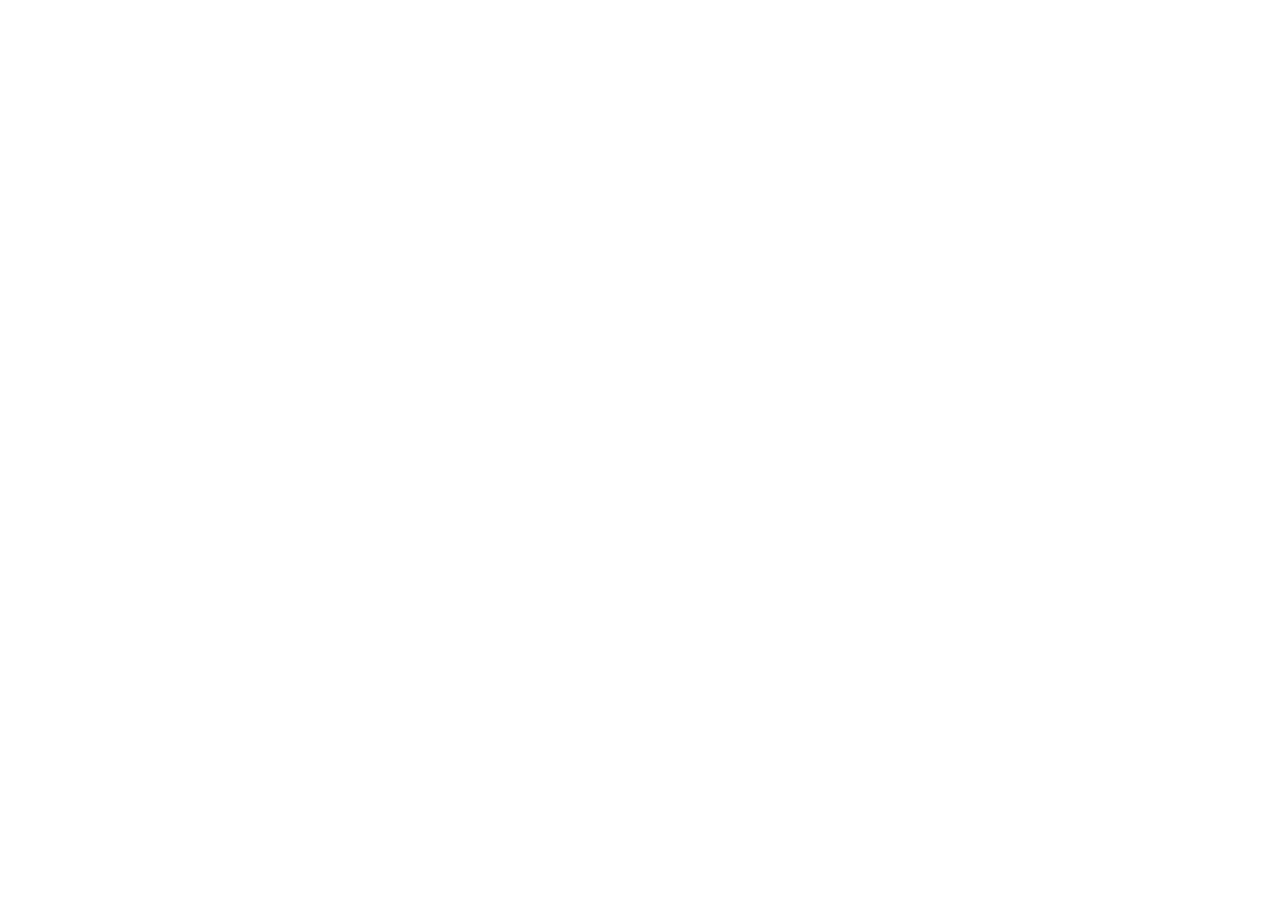
==== index.html @ 4fcf03cc "Add files via upload" ====
<!doctype html>
<html lang="pt-BR">

  <head>
    <meta charset="UTF-8" />
    <meta
      name="viewport"
      content="width=device-width, initial-scale=1.0, maximum-scale=1" />
    <title>KEROS Indústria de Cosméticos — Vizzage, Sallon Linda e Pró-Thess</title>
    <meta name="description" content="KEROS Indústria de Cosméticos Ltda., de Ipatinga (MG), fabrica e distribui cosméticos profissionais com as marcas Vizzage Professional, Sallon Linda e Pró-Thess Haircare." />
    <meta name="gh-base" content="" />
    <script>/* detect-gh-base: no deploy do app o meta acima fica "none";
       no build GitHub Pages, scripts/patch-404.mjs do 404.html substitui
       esse valor pelo sub-path real detectado (location.pathname). */</script>
    <meta property="og:site_name" content="KEROS Indústria de Cosméticos" />
    <meta property="og:image" content="./images/logo_keros.png" />
    <meta property="og:image:alt" content="KEROS Indústria de Cosméticos" />
    <meta property="og:type" content="website" />
    <link rel="icon" href="./favicon.png" />
    <link rel="apple-touch-icon" href="./apple-touch-icon.png" />
    <link rel="manifest" href="./manifest.json" />
    <link rel="preconnect" href="https://fonts.googleapis.com" />
    <link rel="preconnect" href="https://fonts.gstatic.com" crossorigin />
    <link href="https://fonts.googleapis.com/css2?family=Inter:wght@400;500;600;700;800&family=Playfair+Display:ital,wght@0,500;0,600;0,700;1,500;1,600&display=swap" rel="stylesheet" />
    <script type="module" crossorigin src="./assets/index-DfqqKwAf.js"></script>
    <link rel="stylesheet" crossorigin href="./assets/index-e4QK3vEL.css">
    
  </head>

  <body>
    <script id="manus-runtime">window.__MANUS_HOST_DEV__ = false;
(function(){"use strict";var Mr={exports:{}},Kn={};/**
 * @license React
 * react-jsx-runtime.production.js
 *
 * Copyright (c) Meta Platforms, Inc. and affiliates.
 *
 * This source code is licensed under the MIT license found in the
 * LICENSE file in the root directory of this source tree.
 */var Fc;function dm(){if(Fc)return Kn;Fc=1;var r=Symbol.for("react.transitional.element"),i=Symbol.for("react.fragment");function c(s,d,m){var x=null;if(m!==void 0&&(x=""+m),d.key!==void 0&&(x=""+d.key),"key"in d){m={};for(var R in d)R!=="key"&&(m[R]=d[R])}else m=d;return d=m.ref,{$$typeof:r,type:s,key:x,ref:d!==void 0?d:null,props:m}}return Kn.Fragment=i,Kn.jsx=c,Kn.jsxs=c,Kn}var Ic;function fm(){return Ic||(Ic=1,Mr.exports=dm()),Mr.exports}var h=fm(),Ar={exports:{}},Pn={},Rr={exports:{}},Nr={};/**
 * @license React
 * scheduler.production.js
 *
 * Copyright (c) Meta Platforms, Inc. and affiliates.
 *
 * This source code is licensed under the MIT license found in the
 * LICENSE file in the root directory of this source tree.
 */var tu;function hm(){return tu||(tu=1,function(r){function i(A,q){var B=A.length;A.push(q);t:for(;0<B;){var bt=B-1>>>1,p=A[bt];if(0<d(p,q))A[bt]=q,A[B]=p,B=bt;else break t}}function c(A){return A.length===0?null:A[0]}function s(A){if(A.length===0)return null;var q=A[0],B=A.pop();if(B!==q){A[0]=B;t:for(var bt=0,p=A.length,O=p>>>1;bt<O;){var X=2*(bt+1)-1,G=A[X],Z=X+1,st=A[Z];if(0>d(G,B))Z<p&&0>d(st,G)?(A[bt]=st,A[Z]=B,bt=Z):(A[bt]=G,A[X]=B,bt=X);else if(Z<p&&0>d(st,B))A[bt]=st,A[Z]=B,bt=Z;else break t}}return q}function d(A,q){var B=A.sortIndex-q.sortIndex;return B!==0?B:A.id-q.id}if(r.unstable_now=void 0,typeof performance=="object"&&typeof performance.now=="function"){var m=performance;r.unstable_now=function(){return m.now()}}else{var x=Date,R=x.now();r.unstable_now=function(){return x.now()-R}}var C=[],v=[],D=1,j=null,J=3,at=!1,$=!1,nt=!1,ct=!1,ht=typeof setTimeout=="function"?setTimeout:null,St=typeof clearTimeout=="function"?clearTimeout:null,_=typeof setImmediate<"u"?setImmediate:null;function Y(A){for(var q=c(v);q!==null;){if(q.callback===null)s(v);else if(q.startTime<=A)s(v),q.sortIndex=q.expirationTime,i(C,q);else break;q=c(v)}}function H(A){if(nt=!1,Y(A),!$)if(c(C)!==null)$=!0,it||(it=!0,Bt());else{var q=c(v);q!==null&&Mt(H,q.startTime-A)}}var it=!1,rt=-1,V=5,xt=-1;function Be(){return ct?!0:!(r.unstable_now()-xt<V)}function te(){if(ct=!1,it){var A=r.unstable_now();xt=A;var q=!0;try{t:{$=!1,nt&&(nt=!1,St(rt),rt=-1),at=!0;var B=J;try{e:{for(Y(A),j=c(C);j!==null&&!(j.expirationTime>A&&Be());){var bt=j.callback;if(typeof bt=="function"){j.callback=null,J=j.priorityLevel;var p=bt(j.expirationTime<=A);if(A=r.unstable_now(),typeof p=="function"){j.callback=p,Y(A),q=!0;break e}j===c(C)&&s(C),Y(A)}else s(C);j=c(C)}if(j!==null)q=!0;else{var O=c(v);O!==null&&Mt(H,O.startTime-A),q=!1}}break t}finally{j=null,J=B,at=!1}q=void 0}}finally{q?Bt():it=!1}}}var Bt;if(typeof _=="function")Bt=function(){_(te)};else if(typeof MessageChannel<"u"){var me=new MessageChannel,Se=me.port2;me.port1.onmessage=te,Bt=function(){Se.postMessage(null)}}else Bt=function(){ht(te,0)};function Mt(A,q){rt=ht(function(){A(r.unstable_now())},q)}r.unstable_IdlePriority=5,r.unstable_ImmediatePriority=1,r.unstable_LowPriority=4,r.unstable_NormalPriority=3,r.unstable_Profiling=null,r.unstable_UserBlockingPriority=2,r.unstable_cancelCallback=function(A){A.callback=null},r.unstable_forceFrameRate=function(A){0>A||125<A?console.error("forceFrameRate takes a positive int between 0 and 125, forcing frame rates higher than 125 fps is not supported"):V=0<A?Math.floor(1e3/A):5},r.unstable_getCurrentPriorityLevel=function(){return J},r.unstable_next=function(A){switch(J){case 1:case 2:case 3:var q=3;break;default:q=J}var B=J;J=q;try{return A()}finally{J=B}},r.unstable_requestPaint=function(){ct=!0},r.unstable_runWithPriority=function(A,q){switch(A){case 1:case 2:case 3:case 4:case 5:break;default:A=3}var B=J;J=A;try{return q()}finally{J=B}},r.unstable_scheduleCallback=function(A,q,B){var bt=r.unstable_now();switch(typeof B=="object"&&B!==null?(B=B.delay,B=typeof B=="number"&&0<B?bt+B:bt):B=bt,A){case 1:var p=-1;break;case 2:p=250;break;case 5:p=1073741823;break;case 4:p=1e4;break;default:p=5e3}return p=B+p,A={id:D++,callback:q,priorityLevel:A,startTime:B,expirationTime:p,sortIndex:-1},B>bt?(A.sortIndex=B,i(v,A),c(C)===null&&A===c(v)&&(nt?(St(rt),rt=-1):nt=!0,Mt(H,B-bt))):(A.sortIndex=p,i(C,A),$||at||($=!0,it||(it=!0,Bt()))),A},r.unstable_shouldYield=Be,r.unstable_wrapCallback=function(A){var q=J;return function(){var B=J;J=q;try{return A.apply(this,arguments)}finally{J=B}}}}(Nr)),Nr}var eu;function mm(){return eu||(eu=1,Rr.exports=hm()),Rr.exports}var zr={exports:{}},ut={};/**
 * @license React
 * react.production.js
 *
 * Copyright (c) Meta Platforms, Inc. and affiliates.
 *
 * This source code is licensed under the MIT license found in the
 * LICENSE file in the root directory of this source tree.
 */var lu;function gm(){if(lu)return ut;lu=1;var r=Symbol.for("react.transitional.element"),i=Symbol.for("react.portal"),c=Symbol.for("react.fragment"),s=Symbol.for("react.strict_mode"),d=Symbol.for("react.profiler"),m=Symbol.for("react.consumer"),x=Symbol.for("react.context"),R=Symbol.for("react.forward_ref"),C=Symbol.for("react.suspense"),v=Symbol.for("react.memo"),D=Symbol.for("react.lazy"),j=Symbol.iterator;function J(p){return p===null||typeof p!="object"?null:(p=j&&p[j]||p["@@iterator"],typeof p=="function"?p:null)}var at={isMounted:function(){return!1},enqueueForceUpdate:function(){},enqueueReplaceState:function(){},enqueueSetState:function(){}},$=Object.assign,nt={};function ct(p,O,X){this.props=p,this.context=O,this.refs=nt,this.updater=X||at}ct.prototype.isReactComponent={},ct.prototype.setState=function(p,O){if(typeof p!="object"&&typeof p!="function"&&p!=null)throw Error("takes an object of state variables to update or a function which returns an object of state variables.");this.updater.enqueueSetState(this,p,O,"setState")},ct.prototype.forceUpdate=function(p){this.updater.enqueueForceUpdate(this,p,"forceUpdate")};function ht(){}ht.prototype=ct.prototype;function St(p,O,X){this.props=p,this.context=O,this.refs=nt,this.updater=X||at}var _=St.prototype=new ht;_.constructor=St,$(_,ct.prototype),_.isPureReactComponent=!0;var Y=Array.isArray,H={H:null,A:null,T:null,S:null,V:null},it=Object.prototype.hasOwnProperty;function rt(p,O,X,G,Z,st){return X=st.ref,{$$typeof:r,type:p,key:O,ref:X!==void 0?X:null,props:st}}function V(p,O){return rt(p.type,O,void 0,void 0,void 0,p.props)}function xt(p){return typeof p=="object"&&p!==null&&p.$$typeof===r}function Be(p){var O={"=":"=0",":":"=2"};return"$"+p.replace(/[=:]/g,function(X){return O[X]})}var te=/\/+/g;function Bt(p,O){return typeof p=="object"&&p!==null&&p.key!=null?Be(""+p.key):O.toString(36)}function me(){}function Se(p){switch(p.status){case"fulfilled":return p.value;case"rejected":throw p.reason;default:switch(typeof p.status=="string"?p.then(me,me):(p.status="pending",p.then(function(O){p.status==="pending"&&(p.status="fulfilled",p.value=O)},function(O){p.status==="pending"&&(p.status="rejected",p.reason=O)})),p.status){case"fulfilled":return p.value;case"rejected":throw p.reason}}throw p}function Mt(p,O,X,G,Z){var st=typeof p;(st==="undefined"||st==="boolean")&&(p=null);var I=!1;if(p===null)I=!0;else switch(st){case"bigint":case"string":case"number":I=!0;break;case"object":switch(p.$$typeof){case r:case i:I=!0;break;case D:return I=p._init,Mt(I(p._payload),O,X,G,Z)}}if(I)return Z=Z(p),I=G===""?"."+Bt(p,0):G,Y(Z)?(X="",I!=null&&(X=I.replace(te,"$&/")+"/"),Mt(Z,O,X,"",function(Jt){return Jt})):Z!=null&&(xt(Z)&&(Z=V(Z,X+(Z.key==null||p&&p.key===Z.key?"":(""+Z.key).replace(te,"$&/")+"/")+I)),O.push(Z)),1;I=0;var gt=G===""?".":G+":";if(Y(p))for(var Tt=0;Tt<p.length;Tt++)G=p[Tt],st=gt+Bt(G,Tt),I+=Mt(G,O,X,st,Z);else if(Tt=J(p),typeof Tt=="function")for(p=Tt.call(p),Tt=0;!(G=p.next()).done;)G=G.value,st=gt+Bt(G,Tt++),I+=Mt(G,O,X,st,Z);else if(st==="object"){if(typeof p.then=="function")return Mt(Se(p),O,X,G,Z);throw O=String(p),Error("Objects are not valid as a React child (found: "+(O==="[object Object]"?"object with keys {"+Object.keys(p).join(", ")+"}":O)+"). If you meant to render a collection of children, use an array instead.")}return I}function A(p,O,X){if(p==null)return p;var G=[],Z=0;return Mt(p,G,"","",function(st){return O.call(X,st,Z++)}),G}function q(p){if(p._status===-1){var O=p._result;O=O(),O.then(function(X){(p._status===0||p._status===-1)&&(p._status=1,p._result=X)},function(X){(p._status===0||p._status===-1)&&(p._status=2,p._result=X)}),p._status===-1&&(p._status=0,p._result=O)}if(p._status===1)return p._result.default;throw p._result}var B=typeof reportError=="function"?reportError:function(p){if(typeof window=="object"&&typeof window.ErrorEvent=="function"){var O=new window.ErrorEvent("error",{bubbles:!0,cancelable:!0,message:typeof p=="object"&&p!==null&&typeof p.message=="string"?String(p.message):String(p),error:p});if(!window.dispatchEvent(O))return}else if(typeof process=="object"&&typeof process.emit=="function"){process.emit("uncaughtException",p);return}console.error(p)};function bt(){}return ut.Children={map:A,forEach:function(p,O,X){A(p,function(){O.apply(this,arguments)},X)},count:function(p){var O=0;return A(p,function(){O++}),O},toArray:function(p){return A(p,function(O){return O})||[]},only:function(p){if(!xt(p))throw Error("React.Children.only expected to receive a single React element child.");return p}},ut.Component=ct,ut.Fragment=c,ut.Profiler=d,ut.PureComponent=St,ut.StrictMode=s,ut.Suspense=C,ut.__CLIENT_INTERNALS_DO_NOT_USE_OR_WARN_USERS_THEY_CANNOT_UPGRADE=H,ut.__COMPILER_RUNTIME={__proto__:null,c:function(p){return H.H.useMemoCache(p)}},ut.cache=function(p){return function(){return p.apply(null,arguments)}},ut.cloneElement=function(p,O,X){if(p==null)throw Error("The argument must be a React element, but you passed "+p+".");var G=$({},p.props),Z=p.key,st=void 0;if(O!=null)for(I in O.ref!==void 0&&(st=void 0),O.key!==void 0&&(Z=""+O.key),O)!it.call(O,I)||I==="key"||I==="__self"||I==="__source"||I==="ref"&&O.ref===void 0||(G[I]=O[I]);var I=arguments.length-2;if(I===1)G.children=X;else if(1<I){for(var gt=Array(I),Tt=0;Tt<I;Tt++)gt[Tt]=arguments[Tt+2];G.children=gt}return rt(p.type,Z,void 0,void 0,st,G)},ut.createContext=function(p){return p={$$typeof:x,_currentValue:p,_currentValue2:p,_threadCount:0,Provider:null,Consumer:null},p.Provider=p,p.Consumer={$$typeof:m,_context:p},p},ut.createElement=function(p,O,X){var G,Z={},st=null;if(O!=null)for(G in O.key!==void 0&&(st=""+O.key),O)it.call(O,G)&&G!=="key"&&G!=="__self"&&G!=="__source"&&(Z[G]=O[G]);var I=arguments.length-2;if(I===1)Z.children=X;else if(1<I){for(var gt=Array(I),Tt=0;Tt<I;Tt++)gt[Tt]=arguments[Tt+2];Z.children=gt}if(p&&p.defaultProps)for(G in I=p.defaultProps,I)Z[G]===void 0&&(Z[G]=I[G]);return rt(p,st,void 0,void 0,null,Z)},ut.createRef=function(){return{current:null}},ut.forwardRef=function(p){return{$$typeof:R,render:p}},ut.isValidElement=xt,ut.lazy=function(p){return{$$typeof:D,_payload:{_status:-1,_result:p},_init:q}},ut.memo=function(p,O){return{$$typeof:v,type:p,compare:O===void 0?null:O}},ut.startTransition=function(p){var O=H.T,X={};H.T=X;try{var G=p(),Z=H.S;Z!==null&&Z(X,G),typeof G=="object"&&G!==null&&typeof G.then=="function"&&G.then(bt,B)}catch(st){B(st)}finally{H.T=O}},ut.unstable_useCacheRefresh=function(){return H.H.useCacheRefresh()},ut.use=function(p){return H.H.use(p)},ut.useActionState=function(p,O,X){return H.H.useActionState(p,O,X)},ut.useCallback=function(p,O){return H.H.useCallback(p,O)},ut.useContext=function(p){return H.H.useContext(p)},ut.useDebugValue=function(){},ut.useDeferredValue=function(p,O){return H.H.useDeferredValue(p,O)},ut.useEffect=function(p,O,X){var G=H.H;if(typeof X=="function")throw Error("useEffect CRUD overload is not enabled in this build of React.");return G.useEffect(p,O)},ut.useId=function(){return H.H.useId()},ut.useImperativeHandle=function(p,O,X){return H.H.useImperativeHandle(p,O,X)},ut.useInsertionEffect=function(p,O){return H.H.useInsertionEffect(p,O)},ut.useLayoutEffect=function(p,O){return H.H.useLayoutEffect(p,O)},ut.useMemo=function(p,O){return H.H.useMemo(p,O)},ut.useOptimistic=function(p,O){return H.H.useOptimistic(p,O)},ut.useReducer=function(p,O,X){return H.H.useReducer(p,O,X)},ut.useRef=function(p){return H.H.useRef(p)},ut.useState=function(p){return H.H.useState(p)},ut.useSyncExternalStore=function(p,O,X){return H.H.useSyncExternalStore(p,O,X)},ut.useTransition=function(){return H.H.useTransition()},ut.version="19.1.1",ut}var au;function _r(){return au||(au=1,zr.exports=gm()),zr.exports}var kr={exports:{}},he={};/**
 * @license React
 * react-dom.production.js
 *
 * Copyright (c) Meta Platforms, Inc. and affiliates.
 *
 * This source code is licensed under the MIT license found in the
 * LICENSE file in the root directory of this source tree.
 */var nu;function pm(){if(nu)return he;nu=1;var r=_r();function i(C){var v="https://react.dev/errors/"+C;if(1<arguments.length){v+="?args[]="+encodeURIComponent(arguments[1]);for(var D=2;D<arguments.length;D++)v+="&args[]="+encodeURIComponent(arguments[D])}return"Minified React error #"+C+"; visit "+v+" for the full message or use the non-minified dev environment for full errors and additional helpful warnings."}function c(){}var s={d:{f:c,r:function(){throw Error(i(522))},D:c,C:c,L:c,m:c,X:c,S:c,M:c},p:0,findDOMNode:null},d=Symbol.for("react.portal");function m(C,v,D){var j=3<arguments.length&&arguments[3]!==void 0?arguments[3]:null;return{$$typeof:d,key:j==null?null:""+j,children:C,containerInfo:v,implementation:D}}var x=r.__CLIENT_INTERNALS_DO_NOT_USE_OR_WARN_USERS_THEY_CANNOT_UPGRADE;function R(C,v){if(C==="font")return"";if(typeof v=="string")return v==="use-credentials"?v:""}return he.__DOM_INTERNALS_DO_NOT_USE_OR_WARN_USERS_THEY_CANNOT_UPGRADE=s,he.createPortal=function(C,v){var D=2<arguments.length&&arguments[2]!==void 0?arguments[2]:null;if(!v||v.nodeType!==1&&v.nodeType!==9&&v.nodeType!==11)throw Error(i(299));return m(C,v,null,D)},he.flushSync=function(C){var v=x.T,D=s.p;try{if(x.T=null,s.p=2,C)return C()}finally{x.T=v,s.p=D,s.d.f()}},he.preconnect=function(C,v){typeof C=="string"&&(v?(v=v.crossOrigin,v=typeof v=="string"?v==="use-credentials"?v:"":void 0):v=null,s.d.C(C,v))},he.prefetchDNS=function(C){typeof C=="string"&&s.d.D(C)},he.preinit=function(C,v){if(typeof C=="string"&&v&&typeof v.as=="string"){var D=v.as,j=R(D,v.crossOrigin),J=typeof v.integrity=="string"?v.integrity:void 0,at=typeof v.fetchPriority=="string"?v.fetchPriority:void 0;D==="style"?s.d.S(C,typeof v.precedence=="string"?v.precedence:void 0,{crossOrigin:j,integrity:J,fetchPriority:at}):D==="script"&&s.d.X(C,{crossOrigin:j,integrity:J,fetchPriority:at,nonce:typeof v.nonce=="string"?v.nonce:void 0})}},he.preinitModule=function(C,v){if(typeof C=="string")if(typeof v=="object"&&v!==null){if(v.as==null||v.as==="script"){var D=R(v.as,v.crossOrigin);s.d.M(C,{crossOrigin:D,integrity:typeof v.integrity=="string"?v.integrity:void 0,nonce:typeof v.nonce=="string"?v.nonce:void 0})}}else v==null&&s.d.M(C)},he.preload=function(C,v){if(typeof C=="string"&&typeof v=="object"&&v!==null&&typeof v.as=="string"){var D=v.as,j=R(D,v.crossOrigin);s.d.L(C,D,{crossOrigin:j,integrity:typeof v.integrity=="string"?v.integrity:void 0,nonce:typeof v.nonce=="string"?v.nonce:void 0,type:typeof v.type=="string"?v.type:void 0,fetchPriority:typeof v.fetchPriority=="string"?v.fetchPriority:void 0,referrerPolicy:typeof v.referrerPolicy=="string"?v.referrerPolicy:void 0,imageSrcSet:typeof v.imageSrcSet=="string"?v.imageSrcSet:void 0,imageSizes:typeof v.imageSizes=="string"?v.imageSizes:void 0,media:typeof v.media=="string"?v.media:void 0})}},he.preloadModule=function(C,v){if(typeof C=="string")if(v){var D=R(v.as,v.crossOrigin);s.d.m(C,{as:typeof v.as=="string"&&v.as!=="script"?v.as:void 0,crossOrigin:D,integrity:typeof v.integrity=="string"?v.integrity:void 0})}else s.d.m(C)},he.requestFormReset=function(C){s.d.r(C)},he.unstable_batchedUpdates=function(C,v){return C(v)},he.useFormState=function(C,v,D){return x.H.useFormState(C,v,D)},he.useFormStatus=function(){return x.H.useHostTransitionStatus()},he.version="19.1.1",he}var ou;function ym(){if(ou)return kr.exports;ou=1;function r(){if(!(typeof __REACT_DEVTOOLS_GLOBAL_HOOK__>"u"||typeof __REACT_DEVTOOLS_GLOBAL_HOOK__.checkDCE!="function"))try{__REACT_DEVTOOLS_GLOBAL_HOOK__.checkDCE(r)}catch(i){console.error(i)}}return r(),kr.exports=pm(),kr.exports}/**
 * @license React
 * react-dom-client.production.js
 *
 * Copyright (c) Meta Platforms, Inc. and affiliates.
 *
 * This source code is licensed under the MIT license found in the
 * LICENSE file in the root directory of this source tree.
 */var iu;function vm(){if(iu)return Pn;iu=1;var r=mm(),i=_r(),c=ym();function s(t){var e="https://react.dev/errors/"+t;if(1<arguments.length){e+="?args[]="+encodeURIComponent(arguments[1]);for(var l=2;l<arguments.length;l++)e+="&args[]="+encodeURIComponent(arguments[l])}return"Minified React error #"+t+"; visit "+e+" for the full message or use the non-minified dev environment for full errors and additional helpful warnings."}function d(t){return!(!t||t.nodeType!==1&&t.nodeType!==9&&t.nodeType!==11)}function m(t){var e=t,l=t;if(t.alternate)for(;e.return;)e=e.return;else{t=e;do e=t,(e.flags&4098)!==0&&(l=e.return),t=e.return;while(t)}return e.tag===3?l:null}function x(t){if(t.tag===13){var e=t.memoizedState;if(e===null&&(t=t.alternate,t!==null&&(e=t.memoizedState)),e!==null)return e.dehydrated}return null}function R(t){if(m(t)!==t)throw Error(s(188))}function C(t){var e=t.alternate;if(!e){if(e=m(t),e===null)throw Error(s(188));return e!==t?null:t}for(var l=t,a=e;;){var n=l.return;if(n===null)break;var o=n.alternate;if(o===null){if(a=n.return,a!==null){l=a;continue}break}if(n.child===o.child){for(o=n.child;o;){if(o===l)return R(n),t;if(o===a)return R(n),e;o=o.sibling}throw Error(s(188))}if(l.return!==a.return)l=n,a=o;else{for(var u=!1,f=n.child;f;){if(f===l){u=!0,l=n,a=o;break}if(f===a){u=!0,a=n,l=o;break}f=f.sibling}if(!u){for(f=o.child;f;){if(f===l){u=!0,l=o,a=n;break}if(f===a){u=!0,a=o,l=n;break}f=f.sibling}if(!u)throw Error(s(189))}}if(l.alternate!==a)throw Error(s(190))}if(l.tag!==3)throw Error(s(188));return l.stateNode.current===l?t:e}function v(t){var e=t.tag;if(e===5||e===26||e===27||e===6)return t;for(t=t.child;t!==null;){if(e=v(t),e!==null)return e;t=t.sibling}return null}var D=Object.assign,j=Symbol.for("react.element"),J=Symbol.for("react.transitional.element"),at=Symbol.for("react.portal"),$=Symbol.for("react.fragment"),nt=Symbol.for("react.strict_mode"),ct=Symbol.for("react.profiler"),ht=Symbol.for("react.provider"),St=Symbol.for("react.consumer"),_=Symbol.for("react.context"),Y=Symbol.for("react.forward_ref"),H=Symbol.for("react.suspense"),it=Symbol.for("react.suspense_list"),rt=Symbol.for("react.memo"),V=Symbol.for("react.lazy"),xt=Symbol.for("react.activity"),Be=Symbol.for("react.memo_cache_sentinel"),te=Symbol.iterator;function Bt(t){return t===null||typeof t!="object"?null:(t=te&&t[te]||t["@@iterator"],typeof t=="function"?t:null)}var me=Symbol.for("react.client.reference");function Se(t){if(t==null)return null;if(typeof t=="function")return t.$$typeof===me?null:t.displayName||t.name||null;if(typeof t=="string")return t;switch(t){case $:return"Fragment";case ct:return"Profiler";case nt:return"StrictMode";case H:return"Suspense";case it:return"SuspenseList";case xt:return"Activity"}if(typeof t=="object")switch(t.$$typeof){case at:return"Portal";case _:return(t.displayName||"Context")+".Provider";case St:return(t._context.displayName||"Context")+".Consumer";case Y:var e=t.render;return t=t.displayName,t||(t=e.displayName||e.name||"",t=t!==""?"ForwardRef("+t+")":"ForwardRef"),t;case rt:return e=t.displayName||null,e!==null?e:Se(t.type)||"Memo";case V:e=t._payload,t=t._init;try{return Se(t(e))}catch{}}return null}var Mt=Array.isArray,A=i.__CLIENT_INTERNALS_DO_NOT_USE_OR_WARN_USERS_THEY_CANNOT_UPGRADE,q=c.__DOM_INTERNALS_DO_NOT_USE_OR_WARN_USERS_THEY_CANNOT_UPGRADE,B={pending:!1,data:null,method:null,action:null},bt=[],p=-1;function O(t){return{current:t}}function X(t){0>p||(t.current=bt[p],bt[p]=null,p--)}function G(t,e){p++,bt[p]=t.current,t.current=e}var Z=O(null),st=O(null),I=O(null),gt=O(null);function Tt(t,e){switch(G(I,e),G(st,t),G(Z,null),e.nodeType){case 9:case 11:t=(t=e.documentElement)&&(t=t.namespaceURI)?Uh(t):0;break;default:if(t=e.tagName,e=e.namespaceURI)e=Uh(e),t=Gh(e,t);else switch(t){case"svg":t=1;break;case"math":t=2;break;default:t=0}}X(Z),G(Z,t)}function Jt(){X(Z),X(st),X(I)}function Ke(t){t.memoizedState!==null&&G(gt,t);var e=Z.current,l=Gh(e,t.type);e!==l&&(G(st,t),G(Z,l))}function Ce(t){st.current===t&&(X(Z),X(st)),gt.current===t&&(X(gt),Wo._currentValue=B)}var Pe=Object.prototype.hasOwnProperty,yl=r.unstable_scheduleCallback,sn=r.unstable_cancelCallback,Ca=r.unstable_shouldYield,ri=r.unstable_requestPaint,ge=r.unstable_now,si=r.unstable_getCurrentPriorityLevel,Ul=r.unstable_ImmediatePriority,Fn=r.unstable_UserBlockingPriority,nl=r.unstable_NormalPriority,ci=r.unstable_LowPriority,Gl=r.unstable_IdlePriority,ui=r.log,Ea=r.unstable_setDisableYieldValue,ql=null,Wt=null;function Je(t){if(typeof ui=="function"&&Ea(t),Wt&&typeof Wt.setStrictMode=="function")try{Wt.setStrictMode(ql,t)}catch{}}var $t=Math.clz32?Math.clz32:fi,di=Math.log,Ta=Math.LN2;function fi(t){return t>>>=0,t===0?32:31-(di(t)/Ta|0)|0}var L=256,cn=4194304;function vl(t){var e=t&42;if(e!==0)return e;switch(t&-t){case 1:return 1;case 2:return 2;case 4:return 4;case 8:return 8;case 16:return 16;case 32:return 32;case 64:return 64;case 128:return 128;case 256:case 512:case 1024:case 2048:case 4096:case 8192:case 16384:case 32768:case 65536:case 131072:case 262144:case 524288:case 1048576:case 2097152:return t&4194048;case 4194304:case 8388608:case 16777216:case 33554432:return t&62914560;case 67108864:return 67108864;case 134217728:return 134217728;case 268435456:return 268435456;case 536870912:return 536870912;case 1073741824:return 0;default:return t}}function un(t,e,l){var a=t.pendingLanes;if(a===0)return 0;var n=0,o=t.suspendedLanes,u=t.pingedLanes;t=t.warmLanes;var f=a&134217727;return f!==0?(a=f&~o,a!==0?n=vl(a):(u&=f,u!==0?n=vl(u):l||(l=f&~t,l!==0&&(n=vl(l))))):(f=a&~o,f!==0?n=vl(f):u!==0?n=vl(u):l||(l=a&~t,l!==0&&(n=vl(l)))),n===0?0:e!==0&&e!==n&&(e&o)===0&&(o=n&-n,l=e&-e,o>=l||o===32&&(l&4194048)!==0)?e:n}function Dt(t,e){return(t.pendingLanes&~(t.suspendedLanes&~t.pingedLanes)&e)===0}function In(t,e){switch(t){case 1:case 2:case 4:case 8:case 64:return e+250;case 16:case 32:case 128:case 256:case 512:case 1024:case 2048:case 4096:case 8192:case 16384:case 32768:case 65536:case 131072:case 262144:case 524288:case 1048576:case 2097152:return e+5e3;case 4194304:case 8388608:case 16777216:case 33554432:return-1;case 67108864:case 134217728:case 268435456:case 536870912:case 1073741824:return-1;default:return-1}}function to(){var t=L;return L<<=1,(L&4194048)===0&&(L=256),t}function hi(){var t=cn;return cn<<=1,(cn&62914560)===0&&(cn=4194304),t}function eo(t){for(var e=[],l=0;31>l;l++)e.push(t);return e}function Da(t,e){t.pendingLanes|=e,e!==268435456&&(t.suspendedLanes=0,t.pingedLanes=0,t.warmLanes=0)}function ts(t,e,l,a,n,o){var u=t.pendingLanes;t.pendingLanes=l,t.suspendedLanes=0,t.pingedLanes=0,t.warmLanes=0,t.expiredLanes&=l,t.entangledLanes&=l,t.errorRecoveryDisabledLanes&=l,t.shellSuspendCounter=0;var f=t.entanglements,g=t.expirationTimes,S=t.hiddenUpdates;for(l=u&~l;0<l;){var N=31-$t(l),k=1<<N;f[N]=0,g[N]=-1;var E=S[N];if(E!==null)for(S[N]=null,N=0;N<E.length;N++){var T=E[N];T!==null&&(T.lane&=-536870913)}l&=~k}a!==0&&mi(t,a,0),o!==0&&n===0&&t.tag!==0&&(t.suspendedLanes|=o&~(u&~e))}function mi(t,e,l){t.pendingLanes|=e,t.suspendedLanes&=~e;var a=31-$t(e);t.entangledLanes|=e,t.entanglements[a]=t.entanglements[a]|1073741824|l&4194090}function gi(t,e){var l=t.entangledLanes|=e;for(t=t.entanglements;l;){var a=31-$t(l),n=1<<a;n&e|t[a]&e&&(t[a]|=e),l&=~n}}function lo(t){switch(t){case 2:t=1;break;case 8:t=4;break;case 32:t=16;break;case 256:case 512:case 1024:case 2048:case 4096:case 8192:case 16384:case 32768:case 65536:case 131072:case 262144:case 524288:case 1048576:case 2097152:case 4194304:case 8388608:case 16777216:case 33554432:t=128;break;case 268435456:t=134217728;break;default:t=0}return t}function ao(t){return t&=-t,2<t?8<t?(t&134217727)!==0?32:268435456:8:2}function pi(){var t=q.p;return t!==0?t:(t=window.event,t===void 0?32:om(t.type))}function es(t,e){var l=q.p;try{return q.p=t,e()}finally{q.p=l}}var ol=Math.random().toString(36).slice(2),ee="__reactFiber$"+ol,pe="__reactProps$"+ol,Yl="__reactContainer$"+ol,no="__reactEvents$"+ol,ls="__reactListeners$"+ol,as="__reactHandles$"+ol,yi="__reactResources$"+ol,Ma="__reactMarker$"+ol;function oo(t){delete t[ee],delete t[pe],delete t[no],delete t[ls],delete t[as]}function Vl(t){var e=t[ee];if(e)return e;for(var l=t.parentNode;l;){if(e=l[Yl]||l[ee]){if(l=e.alternate,e.child!==null||l!==null&&l.child!==null)for(t=Xh(t);t!==null;){if(l=t[ee])return l;t=Xh(t)}return e}t=l,l=t.parentNode}return null}function Xl(t){if(t=t[ee]||t[Yl]){var e=t.tag;if(e===5||e===6||e===13||e===26||e===27||e===3)return t}return null}function Aa(t){var e=t.tag;if(e===5||e===26||e===27||e===6)return t.stateNode;throw Error(s(33))}function Zl(t){var e=t[yi];return e||(e=t[yi]={hoistableStyles:new Map,hoistableScripts:new Map}),e}function Vt(t){t[Ma]=!0}var vi=new Set,bi={};function bl(t,e){We(t,e),We(t+"Capture",e)}function We(t,e){for(bi[t]=e,t=0;t<e.length;t++)vi.add(e[t])}var ns=RegExp("^[:A-Z_a-z\\u00C0-\\u00D6\\u00D8-\\u00F6\\u00F8-\\u02FF\\u0370-\\u037D\\u037F-\\u1FFF\\u200C-\\u200D\\u2070-\\u218F\\u2C00-\\u2FEF\\u3001-\\uD7FF\\uF900-\\uFDCF\\uFDF0-\\uFFFD][:A-Z_a-z\\u00C0-\\u00D6\\u00D8-\\u00F6\\u00F8-\\u02FF\\u0370-\\u037D\\u037F-\\u1FFF\\u200C-\\u200D\\u2070-\\u218F\\u2C00-\\u2FEF\\u3001-\\uD7FF\\uF900-\\uFDCF\\uFDF0-\\uFFFD\\-.0-9\\u00B7\\u0300-\\u036F\\u203F-\\u2040]*$"),xi={},wi={};function Ra(t){return Pe.call(wi,t)?!0:Pe.call(xi,t)?!1:ns.test(t)?wi[t]=!0:(xi[t]=!0,!1)}function M(t,e,l){if(Ra(e))if(l===null)t.removeAttribute(e);else{switch(typeof l){case"undefined":case"function":case"symbol":t.removeAttribute(e);return;case"boolean":var a=e.toLowerCase().slice(0,5);if(a!=="data-"&&a!=="aria-"){t.removeAttribute(e);return}}t.setAttribute(e,""+l)}}function tt(t,e,l){if(l===null)t.removeAttribute(e);else{switch(typeof l){case"undefined":case"function":case"symbol":case"boolean":t.removeAttribute(e);return}t.setAttribute(e,""+l)}}function Ot(t,e,l,a){if(a===null)t.removeAttribute(l);else{switch(typeof a){case"undefined":case"function":case"symbol":case"boolean":t.removeAttribute(l);return}t.setAttributeNS(e,l,""+a)}}var le,Ee;function ae(t){if(le===void 0)try{throw Error()}catch(l){var e=l.stack.trim().match(/\n( *(at )?)/);le=e&&e[1]||"",Ee=-1<l.stack.indexOf(`
    at`)?" (<anonymous>)":-1<l.stack.indexOf("@")?"@unknown:0:0":""}return`
`+le+t+Ee}var Le=!1;function He(t,e){if(!t||Le)return"";Le=!0;var l=Error.prepareStackTrace;Error.prepareStackTrace=void 0;try{var a={DetermineComponentFrameRoot:function(){try{if(e){var k=function(){throw Error()};if(Object.defineProperty(k.prototype,"props",{set:function(){throw Error()}}),typeof Reflect=="object"&&Reflect.construct){try{Reflect.construct(k,[])}catch(T){var E=T}Reflect.construct(t,[],k)}else{try{k.call()}catch(T){E=T}t.call(k.prototype)}}else{try{throw Error()}catch(T){E=T}(k=t())&&typeof k.catch=="function"&&k.catch(function(){})}}catch(T){if(T&&E&&typeof T.stack=="string")return[T.stack,E.stack]}return[null,null]}};a.DetermineComponentFrameRoot.displayName="DetermineComponentFrameRoot";var n=Object.getOwnPropertyDescriptor(a.DetermineComponentFrameRoot,"name");n&&n.configurable&&Object.defineProperty(a.DetermineComponentFrameRoot,"name",{value:"DetermineComponentFrameRoot"});var o=a.DetermineComponentFrameRoot(),u=o[0],f=o[1];if(u&&f){var g=u.split(`
`),S=f.split(`
`);for(n=a=0;a<g.length&&!g[a].includes("DetermineComponentFrameRoot");)a++;for(;n<S.length&&!S[n].includes("DetermineComponentFrameRoot");)n++;if(a===g.length||n===S.length)for(a=g.length-1,n=S.length-1;1<=a&&0<=n&&g[a]!==S[n];)n--;for(;1<=a&&0<=n;a--,n--)if(g[a]!==S[n]){if(a!==1||n!==1)do if(a--,n--,0>n||g[a]!==S[n]){var N=`
`+g[a].replace(" at new "," at ");return t.displayName&&N.includes("<anonymous>")&&(N=N.replace("<anonymous>",t.displayName)),N}while(1<=a&&0<=n);break}}}finally{Le=!1,Error.prepareStackTrace=l}return(l=t?t.displayName||t.name:"")?ae(l):""}function Ql(t){switch(t.tag){case 26:case 27:case 5:return ae(t.type);case 16:return ae("Lazy");case 13:return ae("Suspense");case 19:return ae("SuspenseList");case 0:case 15:return He(t.type,!1);case 11:return He(t.type.render,!1);case 1:return He(t.type,!0);case 31:return ae("Activity");default:return""}}function xl(t){try{var e="";do e+=Ql(t),t=t.return;while(t);return e}catch(l){return`
Error generating stack: `+l.message+`
`+l.stack}}function Xt(t){switch(typeof t){case"bigint":case"boolean":case"number":case"string":case"undefined":return t;case"object":return t;default:return""}}function il(t){var e=t.type;return(t=t.nodeName)&&t.toLowerCase()==="input"&&(e==="checkbox"||e==="radio")}function ve(t){var e=il(t)?"checked":"value",l=Object.getOwnPropertyDescriptor(t.constructor.prototype,e),a=""+t[e];if(!t.hasOwnProperty(e)&&typeof l<"u"&&typeof l.get=="function"&&typeof l.set=="function"){var n=l.get,o=l.set;return Object.defineProperty(t,e,{configurable:!0,get:function(){return n.call(this)},set:function(u){a=""+u,o.call(this,u)}}),Object.defineProperty(t,e,{enumerable:l.enumerable}),{getValue:function(){return a},setValue:function(u){a=""+u},stopTracking:function(){t._valueTracker=null,delete t[e]}}}}function re(t){t._valueTracker||(t._valueTracker=ve(t))}function rl(t){if(!t)return!1;var e=t._valueTracker;if(!e)return!0;var l=e.getValue(),a="";return t&&(a=il(t)?t.checked?"true":"false":t.value),t=a,t!==l?(e.setValue(t),!0):!1}function wl(t){if(t=t||(typeof document<"u"?document:void 0),typeof t>"u")return null;try{return t.activeElement||t.body}catch{return t.body}}var dn=/[\n"\\]/g;function se(t){return t.replace(dn,function(e){return"\\"+e.charCodeAt(0).toString(16)+" "})}function Kl(t,e,l,a,n,o,u,f){t.name="",u!=null&&typeof u!="function"&&typeof u!="symbol"&&typeof u!="boolean"?t.type=u:t.removeAttribute("type"),e!=null?u==="number"?(e===0&&t.value===""||t.value!=e)&&(t.value=""+Xt(e)):t.value!==""+Xt(e)&&(t.value=""+Xt(e)):u!=="submit"&&u!=="reset"||t.removeAttribute("value"),e!=null?Pl(t,u,Xt(e)):l!=null?Pl(t,u,Xt(l)):a!=null&&t.removeAttribute("value"),n==null&&o!=null&&(t.defaultChecked=!!o),n!=null&&(t.checked=n&&typeof n!="function"&&typeof n!="symbol"),f!=null&&typeof f!="function"&&typeof f!="symbol"&&typeof f!="boolean"?t.name=""+Xt(f):t.removeAttribute("name")}function Na(t,e,l,a,n,o,u,f){if(o!=null&&typeof o!="function"&&typeof o!="symbol"&&typeof o!="boolean"&&(t.type=o),e!=null||l!=null){if(!(o!=="submit"&&o!=="reset"||e!=null))return;l=l!=null?""+Xt(l):"",e=e!=null?""+Xt(e):l,f||e===t.value||(t.value=e),t.defaultValue=e}a=a??n,a=typeof a!="function"&&typeof a!="symbol"&&!!a,t.checked=f?t.checked:!!a,t.defaultChecked=!!a,u!=null&&typeof u!="function"&&typeof u!="symbol"&&typeof u!="boolean"&&(t.name=u)}function Pl(t,e,l){e==="number"&&wl(t.ownerDocument)===t||t.defaultValue===""+l||(t.defaultValue=""+l)}function $e(t,e,l,a){if(t=t.options,e){e={};for(var n=0;n<l.length;n++)e["$"+l[n]]=!0;for(l=0;l<t.length;l++)n=e.hasOwnProperty("$"+t[l].value),t[l].selected!==n&&(t[l].selected=n),n&&a&&(t[l].defaultSelected=!0)}else{for(l=""+Xt(l),e=null,n=0;n<t.length;n++){if(t[n].value===l){t[n].selected=!0,a&&(t[n].defaultSelected=!0);return}e!==null||t[n].disabled||(e=t[n])}e!==null&&(e.selected=!0)}}function za(t,e,l){if(e!=null&&(e=""+Xt(e),e!==t.value&&(t.value=e),l==null)){t.defaultValue!==e&&(t.defaultValue=e);return}t.defaultValue=l!=null?""+Xt(l):""}function _a(t,e,l,a){if(e==null){if(a!=null){if(l!=null)throw Error(s(92));if(Mt(a)){if(1<a.length)throw Error(s(93));a=a[0]}l=a}l==null&&(l=""),e=l}l=Xt(e),t.defaultValue=l,a=t.textContent,a===l&&a!==""&&a!==null&&(t.value=a)}function Fe(t,e){if(e){var l=t.firstChild;if(l&&l===t.lastChild&&l.nodeType===3){l.nodeValue=e;return}}t.textContent=e}var fn=new Set("animationIterationCount aspectRatio borderImageOutset borderImageSlice borderImageWidth boxFlex boxFlexGroup boxOrdinalGroup columnCount columns flex flexGrow flexPositive flexShrink flexNegative flexOrder gridArea gridRow gridRowEnd gridRowSpan gridRowStart gridColumn gridColumnEnd gridColumnSpan gridColumnStart fontWeight lineClamp lineHeight opacity order orphans scale tabSize widows zIndex zoom fillOpacity floodOpacity stopOpacity strokeDasharray strokeDashoffset strokeMiterlimit strokeOpacity strokeWidth MozAnimationIterationCount MozBoxFlex MozBoxFlexGroup MozLineClamp msAnimationIterationCount msFlex msZoom msFlexGrow msFlexNegative msFlexOrder msFlexPositive msFlexShrink msGridColumn msGridColumnSpan msGridRow msGridRowSpan WebkitAnimationIterationCount WebkitBoxFlex WebKitBoxFlexGroup WebkitBoxOrdinalGroup WebkitColumnCount WebkitColumns WebkitFlex WebkitFlexGrow WebkitFlexPositive WebkitFlexShrink WebkitLineClamp".split(" "));function ka(t,e,l){var a=e.indexOf("--")===0;l==null||typeof l=="boolean"||l===""?a?t.setProperty(e,""):e==="float"?t.cssFloat="":t[e]="":a?t.setProperty(e,l):typeof l!="number"||l===0||fn.has(e)?e==="float"?t.cssFloat=l:t[e]=(""+l).trim():t[e]=l+"px"}function Oa(t,e,l){if(e!=null&&typeof e!="object")throw Error(s(62));if(t=t.style,l!=null){for(var a in l)!l.hasOwnProperty(a)||e!=null&&e.hasOwnProperty(a)||(a.indexOf("--")===0?t.setProperty(a,""):a==="float"?t.cssFloat="":t[a]="");for(var n in e)a=e[n],e.hasOwnProperty(n)&&l[n]!==a&&ka(t,n,a)}else for(var o in e)e.hasOwnProperty(o)&&ka(t,o,e[o])}function ja(t){if(t.indexOf("-")===-1)return!1;switch(t){case"annotation-xml":case"color-profile":case"font-face":case"font-face-src":case"font-face-uri":case"font-face-format":case"font-face-name":case"missing-glyph":return!1;default:return!0}}var Si=new Map([["acceptCharset","accept-charset"],["htmlFor","for"],["httpEquiv","http-equiv"],["crossOrigin","crossorigin"],["accentHeight","accent-height"],["alignmentBaseline","alignment-baseline"],["arabicForm","arabic-form"],["baselineShift","baseline-shift"],["capHeight","cap-height"],["clipPath","clip-path"],["clipRule","clip-rule"],["colorInterpolation","color-interpolation"],["colorInterpolationFilters","color-interpolation-filters"],["colorProfile","color-profile"],["colorRendering","color-rendering"],["dominantBaseline","dominant-baseline"],["enableBackground","enable-background"],["fillOpacity","fill-opacity"],["fillRule","fill-rule"],["floodColor","flood-color"],["floodOpacity","flood-opacity"],["fontFamily","font-family"],["fontSize","font-size"],["fontSizeAdjust","font-size-adjust"],["fontStretch","font-stretch"],["fontStyle","font-style"],["fontVariant","font-variant"],["fontWeight","font-weight"],["glyphName","glyph-name"],["glyphOrientationHorizontal","glyph-orientation-horizontal"],["glyphOrientationVertical","glyph-orientation-vertical"],["horizAdvX","horiz-adv-x"],["horizOriginX","horiz-origin-x"],["imageRendering","image-rendering"],["letterSpacing","letter-spacing"],["lightingColor","lighting-color"],["markerEnd","marker-end"],["markerMid","marker-mid"],["markerStart","marker-start"],["overlinePosition","overline-position"],["overlineThickness","overline-thickness"],["paintOrder","paint-order"],["panose-1","panose-1"],["pointerEvents","pointer-events"],["renderingIntent","rendering-intent"],["shapeRendering","shape-rendering"],["stopColor","stop-color"],["stopOpacity","stop-opacity"],["strikethroughPosition","strikethrough-position"],["strikethroughThickness","strikethrough-thickness"],["strokeDasharray","stroke-dasharray"],["strokeDashoffset","stroke-dashoffset"],["strokeLinecap","stroke-linecap"],["strokeLinejoin","stroke-linejoin"],["strokeMiterlimit","stroke-miterlimit"],["strokeOpacity","stroke-opacity"],["strokeWidth","stroke-width"],["textAnchor","text-anchor"],["textDecoration","text-decoration"],["textRendering","text-rendering"],["transformOrigin","transform-origin"],["underlinePosition","underline-position"],["underlineThickness","underline-thickness"],["unicodeBidi","unicode-bidi"],["unicodeRange","unicode-range"],["unitsPerEm","units-per-em"],["vAlphabetic","v-alphabetic"],["vHanging","v-hanging"],["vIdeographic","v-ideographic"],["vMathematical","v-mathematical"],["vectorEffect","vector-effect"],["vertAdvY","vert-adv-y"],["vertOriginX","vert-origin-x"],["vertOriginY","vert-origin-y"],["wordSpacing","word-spacing"],["writingMode","writing-mode"],["xmlnsXlink","xmlns:xlink"],["xHeight","x-height"]]),Ci=/^[\u0000-\u001F ]*j[\r\n\t]*a[\r\n\t]*v[\r\n\t]*a[\r\n\t]*s[\r\n\t]*c[\r\n\t]*r[\r\n\t]*i[\r\n\t]*p[\r\n\t]*t[\r\n\t]*:/i;function Ba(t){return Ci.test(""+t)?"javascript:throw new Error('React has blocked a javascript: URL as a security precaution.')":t}var hn=null;function mn(t){return t=t.target||t.srcElement||window,t.correspondingUseElement&&(t=t.correspondingUseElement),t.nodeType===3?t.parentNode:t}var Sl=null,Cl=null;function io(t){var e=Xl(t);if(e&&(t=e.stateNode)){var l=t[pe]||null;t:switch(t=e.stateNode,e.type){case"input":if(Kl(t,l.value,l.defaultValue,l.defaultValue,l.checked,l.defaultChecked,l.type,l.name),e=l.name,l.type==="radio"&&e!=null){for(l=t;l.parentNode;)l=l.parentNode;for(l=l.querySelectorAll('input[name="'+se(""+e)+'"][type="radio"]'),e=0;e<l.length;e++){var a=l[e];if(a!==t&&a.form===t.form){var n=a[pe]||null;if(!n)throw Error(s(90));Kl(a,n.value,n.defaultValue,n.defaultValue,n.checked,n.defaultChecked,n.type,n.name)}}for(e=0;e<l.length;e++)a=l[e],a.form===t.form&&rl(a)}break t;case"textarea":za(t,l.value,l.defaultValue);break t;case"select":e=l.value,e!=null&&$e(t,!!l.multiple,e,!1)}}}var gn=!1;function ro(t,e,l){if(gn)return t(e,l);gn=!0;try{var a=t(e);return a}finally{if(gn=!1,(Sl!==null||Cl!==null)&&(ir(),Sl&&(e=Sl,t=Cl,Cl=Sl=null,io(e),t)))for(e=0;e<t.length;e++)io(t[e])}}function Jl(t,e){var l=t.stateNode;if(l===null)return null;var a=l[pe]||null;if(a===null)return null;l=a[e];t:switch(e){case"onClick":case"onClickCapture":case"onDoubleClick":case"onDoubleClickCapture":case"onMouseDown":case"onMouseDownCapture":case"onMouseMove":case"onMouseMoveCapture":case"onMouseUp":case"onMouseUpCapture":case"onMouseEnter":(a=!a.disabled)||(t=t.type,a=!(t==="button"||t==="input"||t==="select"||t==="textarea")),t=!a;break t;default:t=!1}if(t)return null;if(l&&typeof l!="function")throw Error(s(231,e,typeof l));return l}var Ue=!(typeof window>"u"||typeof window.document>"u"||typeof window.document.createElement>"u"),pn=!1;if(Ue)try{var Wl={};Object.defineProperty(Wl,"passive",{get:function(){pn=!0}}),window.addEventListener("test",Wl,Wl),window.removeEventListener("test",Wl,Wl)}catch{pn=!1}var Ie=null,yn=null,La=null;function so(){if(La)return La;var t,e=yn,l=e.length,a,n="value"in Ie?Ie.value:Ie.textContent,o=n.length;for(t=0;t<l&&e[t]===n[t];t++);var u=l-t;for(a=1;a<=u&&e[l-a]===n[o-a];a++);return La=n.slice(t,1<a?1-a:void 0)}function Ha(t){var e=t.keyCode;return"charCode"in t?(t=t.charCode,t===0&&e===13&&(t=13)):t=e,t===10&&(t=13),32<=t||t===13?t:0}function Ua(){return!0}function co(){return!1}function ce(t){function e(l,a,n,o,u){this._reactName=l,this._targetInst=n,this.type=a,this.nativeEvent=o,this.target=u,this.currentTarget=null;for(var f in t)t.hasOwnProperty(f)&&(l=t[f],this[f]=l?l(o):o[f]);return this.isDefaultPrevented=(o.defaultPrevented!=null?o.defaultPrevented:o.returnValue===!1)?Ua:co,this.isPropagationStopped=co,this}return D(e.prototype,{preventDefault:function(){this.defaultPrevented=!0;var l=this.nativeEvent;l&&(l.preventDefault?l.preventDefault():typeof l.returnValue!="unknown"&&(l.returnValue=!1),this.isDefaultPrevented=Ua)},stopPropagation:function(){var l=this.nativeEvent;l&&(l.stopPropagation?l.stopPropagation():typeof l.cancelBubble!="unknown"&&(l.cancelBubble=!0),this.isPropagationStopped=Ua)},persist:function(){},isPersistent:Ua}),e}var sl={eventPhase:0,bubbles:0,cancelable:0,timeStamp:function(t){return t.timeStamp||Date.now()},defaultPrevented:0,isTrusted:0},Ga=ce(sl),$l=D({},sl,{view:0,detail:0}),Ei=ce($l),Ti,uo,fo,Di=D({},$l,{screenX:0,screenY:0,clientX:0,clientY:0,pageX:0,pageY:0,ctrlKey:0,shiftKey:0,altKey:0,metaKey:0,getModifierState:is,button:0,buttons:0,relatedTarget:function(t){return t.relatedTarget===void 0?t.fromElement===t.srcElement?t.toElement:t.fromElement:t.relatedTarget},movementX:function(t){return"movementX"in t?t.movementX:(t!==fo&&(fo&&t.type==="mousemove"?(Ti=t.screenX-fo.screenX,uo=t.screenY-fo.screenY):uo=Ti=0,fo=t),Ti)},movementY:function(t){return"movementY"in t?t.movementY:uo}}),Xu=ce(Di),D0=D({},Di,{dataTransfer:0}),M0=ce(D0),A0=D({},$l,{relatedTarget:0}),os=ce(A0),R0=D({},sl,{animationName:0,elapsedTime:0,pseudoElement:0}),N0=ce(R0),z0=D({},sl,{clipboardData:function(t){return"clipboardData"in t?t.clipboardData:window.clipboardData}}),_0=ce(z0),k0=D({},sl,{data:0}),Zu=ce(k0),O0={Esc:"Escape",Spacebar:" ",Left:"ArrowLeft",Up:"ArrowUp",Right:"ArrowRight",Down:"ArrowDown",Del:"Delete",Win:"OS",Menu:"ContextMenu",Apps:"ContextMenu",Scroll:"ScrollLock",MozPrintableKey:"Unidentified"},j0={8:"Backspace",9:"Tab",12:"Clear",13:"Enter",16:"Shift",17:"Control",18:"Alt",19:"Pause",20:"CapsLock",27:"Escape",32:" ",33:"PageUp",34:"PageDown",35:"End",36:"Home",37:"ArrowLeft",38:"ArrowUp",39:"ArrowRight",40:"ArrowDown",45:"Insert",46:"Delete",112:"F1",113:"F2",114:"F3",115:"F4",116:"F5",117:"F6",118:"F7",119:"F8",120:"F9",121:"F10",122:"F11",123:"F12",144:"NumLock",145:"ScrollLock",224:"Meta"},B0={Alt:"altKey",Control:"ctrlKey",Meta:"metaKey",Shift:"shiftKey"};function L0(t){var e=this.nativeEvent;return e.getModifierState?e.getModifierState(t):(t=B0[t])?!!e[t]:!1}function is(){return L0}var H0=D({},$l,{key:function(t){if(t.key){var e=O0[t.key]||t.key;if(e!=="Unidentified")return e}return t.type==="keypress"?(t=Ha(t),t===13?"Enter":String.fromCharCode(t)):t.type==="keydown"||t.type==="keyup"?j0[t.keyCode]||"Unidentified":""},code:0,location:0,ctrlKey:0,shiftKey:0,altKey:0,metaKey:0,repeat:0,locale:0,getModifierState:is,charCode:function(t){return t.type==="keypress"?Ha(t):0},keyCode:function(t){return t.type==="keydown"||t.type==="keyup"?t.keyCode:0},which:function(t){return t.type==="keypress"?Ha(t):t.type==="keydown"||t.type==="keyup"?t.keyCode:0}}),U0=ce(H0),G0=D({},Di,{pointerId:0,width:0,height:0,pressure:0,tangentialPressure:0,tiltX:0,tiltY:0,twist:0,pointerType:0,isPrimary:0}),Qu=ce(G0),q0=D({},$l,{touches:0,targetTouches:0,changedTouches:0,altKey:0,metaKey:0,ctrlKey:0,shiftKey:0,getModifierState:is}),Y0=ce(q0),V0=D({},sl,{propertyName:0,elapsedTime:0,pseudoElement:0}),X0=ce(V0),Z0=D({},Di,{deltaX:function(t){return"deltaX"in t?t.deltaX:"wheelDeltaX"in t?-t.wheelDeltaX:0},deltaY:function(t){return"deltaY"in t?t.deltaY:"wheelDeltaY"in t?-t.wheelDeltaY:"wheelDelta"in t?-t.wheelDelta:0},deltaZ:0,deltaMode:0}),Q0=ce(Z0),K0=D({},sl,{newState:0,oldState:0}),P0=ce(K0),J0=[9,13,27,32],rs=Ue&&"CompositionEvent"in window,ho=null;Ue&&"documentMode"in document&&(ho=document.documentMode);var W0=Ue&&"TextEvent"in window&&!ho,Ku=Ue&&(!rs||ho&&8<ho&&11>=ho),Pu=" ",Ju=!1;function Wu(t,e){switch(t){case"keyup":return J0.indexOf(e.keyCode)!==-1;case"keydown":return e.keyCode!==229;case"keypress":case"mousedown":case"focusout":return!0;default:return!1}}function $u(t){return t=t.detail,typeof t=="object"&&"data"in t?t.data:null}var vn=!1;function $0(t,e){switch(t){case"compositionend":return $u(e);case"keypress":return e.which!==32?null:(Ju=!0,Pu);case"textInput":return t=e.data,t===Pu&&Ju?null:t;default:return null}}function F0(t,e){if(vn)return t==="compositionend"||!rs&&Wu(t,e)?(t=so(),La=yn=Ie=null,vn=!1,t):null;switch(t){case"paste":return null;case"keypress":if(!(e.ctrlKey||e.altKey||e.metaKey)||e.ctrlKey&&e.altKey){if(e.char&&1<e.char.length)return e.char;if(e.which)return String.fromCharCode(e.which)}return null;case"compositionend":return Ku&&e.locale!=="ko"?null:e.data;default:return null}}var I0={color:!0,date:!0,datetime:!0,"datetime-local":!0,email:!0,month:!0,number:!0,password:!0,range:!0,search:!0,tel:!0,text:!0,time:!0,url:!0,week:!0};function Fu(t){var e=t&&t.nodeName&&t.nodeName.toLowerCase();return e==="input"?!!I0[t.type]:e==="textarea"}function Iu(t,e,l,a){Sl?Cl?Cl.push(a):Cl=[a]:Sl=a,e=fr(e,"onChange"),0<e.length&&(l=new Ga("onChange","change",null,l,a),t.push({event:l,listeners:e}))}var mo=null,go=null;function t1(t){Oh(t,0)}function Mi(t){var e=Aa(t);if(rl(e))return t}function td(t,e){if(t==="change")return e}var ed=!1;if(Ue){var ss;if(Ue){var cs="oninput"in document;if(!cs){var ld=document.createElement("div");ld.setAttribute("oninput","return;"),cs=typeof ld.oninput=="function"}ss=cs}else ss=!1;ed=ss&&(!document.documentMode||9<document.documentMode)}function ad(){mo&&(mo.detachEvent("onpropertychange",nd),go=mo=null)}function nd(t){if(t.propertyName==="value"&&Mi(go)){var e=[];Iu(e,go,t,mn(t)),ro(t1,e)}}function e1(t,e,l){t==="focusin"?(ad(),mo=e,go=l,mo.attachEvent("onpropertychange",nd)):t==="focusout"&&ad()}function l1(t){if(t==="selectionchange"||t==="keyup"||t==="keydown")return Mi(go)}function a1(t,e){if(t==="click")return Mi(e)}function n1(t,e){if(t==="input"||t==="change")return Mi(e)}function o1(t,e){return t===e&&(t!==0||1/t===1/e)||t!==t&&e!==e}var Re=typeof Object.is=="function"?Object.is:o1;function po(t,e){if(Re(t,e))return!0;if(typeof t!="object"||t===null||typeof e!="object"||e===null)return!1;var l=Object.keys(t),a=Object.keys(e);if(l.length!==a.length)return!1;for(a=0;a<l.length;a++){var n=l[a];if(!Pe.call(e,n)||!Re(t[n],e[n]))return!1}return!0}function od(t){for(;t&&t.firstChild;)t=t.firstChild;return t}function id(t,e){var l=od(t);t=0;for(var a;l;){if(l.nodeType===3){if(a=t+l.textContent.length,t<=e&&a>=e)return{node:l,offset:e-t};t=a}t:{for(;l;){if(l.nextSibling){l=l.nextSibling;break t}l=l.parentNode}l=void 0}l=od(l)}}function rd(t,e){return t&&e?t===e?!0:t&&t.nodeType===3?!1:e&&e.nodeType===3?rd(t,e.parentNode):"contains"in t?t.contains(e):t.compareDocumentPosition?!!(t.compareDocumentPosition(e)&16):!1:!1}function sd(t){t=t!=null&&t.ownerDocument!=null&&t.ownerDocument.defaultView!=null?t.ownerDocument.defaultView:window;for(var e=wl(t.document);e instanceof t.HTMLIFrameElement;){try{var l=typeof e.contentWindow.location.href=="string"}catch{l=!1}if(l)t=e.contentWindow;else break;e=wl(t.document)}return e}function us(t){var e=t&&t.nodeName&&t.nodeName.toLowerCase();return e&&(e==="input"&&(t.type==="text"||t.type==="search"||t.type==="tel"||t.type==="url"||t.type==="password")||e==="textarea"||t.contentEditable==="true")}var i1=Ue&&"documentMode"in document&&11>=document.documentMode,bn=null,ds=null,yo=null,fs=!1;function cd(t,e,l){var a=l.window===l?l.document:l.nodeType===9?l:l.ownerDocument;fs||bn==null||bn!==wl(a)||(a=bn,"selectionStart"in a&&us(a)?a={start:a.selectionStart,end:a.selectionEnd}:(a=(a.ownerDocument&&a.ownerDocument.defaultView||window).getSelection(),a={anchorNode:a.anchorNode,anchorOffset:a.anchorOffset,focusNode:a.focusNode,focusOffset:a.focusOffset}),yo&&po(yo,a)||(yo=a,a=fr(ds,"onSelect"),0<a.length&&(e=new Ga("onSelect","select",null,e,l),t.push({event:e,listeners:a}),e.target=bn)))}function qa(t,e){var l={};return l[t.toLowerCase()]=e.toLowerCase(),l["Webkit"+t]="webkit"+e,l["Moz"+t]="moz"+e,l}var xn={animationend:qa("Animation","AnimationEnd"),animationiteration:qa("Animation","AnimationIteration"),animationstart:qa("Animation","AnimationStart"),transitionrun:qa("Transition","TransitionRun"),transitionstart:qa("Transition","TransitionStart"),transitioncancel:qa("Transition","TransitionCancel"),transitionend:qa("Transition","TransitionEnd")},hs={},ud={};Ue&&(ud=document.createElement("div").style,"AnimationEvent"in window||(delete xn.animationend.animation,delete xn.animationiteration.animation,delete xn.animationstart.animation),"TransitionEvent"in window||delete xn.transitionend.transition);function Ya(t){if(hs[t])return hs[t];if(!xn[t])return t;var e=xn[t],l;for(l in e)if(e.hasOwnProperty(l)&&l in ud)return hs[t]=e[l];return t}var dd=Ya("animationend"),fd=Ya("animationiteration"),hd=Ya("animationstart"),r1=Ya("transitionrun"),s1=Ya("transitionstart"),c1=Ya("transitioncancel"),md=Ya("transitionend"),gd=new Map,ms="abort auxClick beforeToggle cancel canPlay canPlayThrough click close contextMenu copy cut drag dragEnd dragEnter dragExit dragLeave dragOver dragStart drop durationChange emptied encrypted ended error gotPointerCapture input invalid keyDown keyPress keyUp load loadedData loadedMetadata loadStart lostPointerCapture mouseDown mouseMove mouseOut mouseOver mouseUp paste pause play playing pointerCancel pointerDown pointerMove pointerOut pointerOver pointerUp progress rateChange reset resize seeked seeking stalled submit suspend timeUpdate touchCancel touchEnd touchStart volumeChange scroll toggle touchMove waiting wheel".split(" ");ms.push("scrollEnd");function tl(t,e){gd.set(t,e),bl(e,[t])}var pd=new WeakMap;function Ge(t,e){if(typeof t=="object"&&t!==null){var l=pd.get(t);return l!==void 0?l:(e={value:t,source:e,stack:xl(e)},pd.set(t,e),e)}return{value:t,source:e,stack:xl(e)}}var qe=[],wn=0,gs=0;function Ai(){for(var t=wn,e=gs=wn=0;e<t;){var l=qe[e];qe[e++]=null;var a=qe[e];qe[e++]=null;var n=qe[e];qe[e++]=null;var o=qe[e];if(qe[e++]=null,a!==null&&n!==null){var u=a.pending;u===null?n.next=n:(n.next=u.next,u.next=n),a.pending=n}o!==0&&yd(l,n,o)}}function Ri(t,e,l,a){qe[wn++]=t,qe[wn++]=e,qe[wn++]=l,qe[wn++]=a,gs|=a,t.lanes|=a,t=t.alternate,t!==null&&(t.lanes|=a)}function ps(t,e,l,a){return Ri(t,e,l,a),Ni(t)}function Sn(t,e){return Ri(t,null,null,e),Ni(t)}function yd(t,e,l){t.lanes|=l;var a=t.alternate;a!==null&&(a.lanes|=l);for(var n=!1,o=t.return;o!==null;)o.childLanes|=l,a=o.alternate,a!==null&&(a.childLanes|=l),o.tag===22&&(t=o.stateNode,t===null||t._visibility&1||(n=!0)),t=o,o=o.return;return t.tag===3?(o=t.stateNode,n&&e!==null&&(n=31-$t(l),t=o.hiddenUpdates,a=t[n],a===null?t[n]=[e]:a.push(e),e.lane=l|536870912),o):null}function Ni(t){if(50<Yo)throw Yo=0,Sc=null,Error(s(185));for(var e=t.return;e!==null;)t=e,e=t.return;return t.tag===3?t.stateNode:null}var Cn={};function u1(t,e,l,a){this.tag=t,this.key=l,this.sibling=this.child=this.return=this.stateNode=this.type=this.elementType=null,this.index=0,this.refCleanup=this.ref=null,this.pendingProps=e,this.dependencies=this.memoizedState=this.updateQueue=this.memoizedProps=null,this.mode=a,this.subtreeFlags=this.flags=0,this.deletions=null,this.childLanes=this.lanes=0,this.alternate=null}function Ne(t,e,l,a){return new u1(t,e,l,a)}function ys(t){return t=t.prototype,!(!t||!t.isReactComponent)}function El(t,e){var l=t.alternate;return l===null?(l=Ne(t.tag,e,t.key,t.mode),l.elementType=t.elementType,l.type=t.type,l.stateNode=t.stateNode,l.alternate=t,t.alternate=l):(l.pendingProps=e,l.type=t.type,l.flags=0,l.subtreeFlags=0,l.deletions=null),l.flags=t.flags&65011712,l.childLanes=t.childLanes,l.lanes=t.lanes,l.child=t.child,l.memoizedProps=t.memoizedProps,l.memoizedState=t.memoizedState,l.updateQueue=t.updateQueue,e=t.dependencies,l.dependencies=e===null?null:{lanes:e.lanes,firstContext:e.firstContext},l.sibling=t.sibling,l.index=t.index,l.ref=t.ref,l.refCleanup=t.refCleanup,l}function vd(t,e){t.flags&=65011714;var l=t.alternate;return l===null?(t.childLanes=0,t.lanes=e,t.child=null,t.subtreeFlags=0,t.memoizedProps=null,t.memoizedState=null,t.updateQueue=null,t.dependencies=null,t.stateNode=null):(t.childLanes=l.childLanes,t.lanes=l.lanes,t.child=l.child,t.subtreeFlags=0,t.deletions=null,t.memoizedProps=l.memoizedProps,t.memoizedState=l.memoizedState,t.updateQueue=l.updateQueue,t.type=l.type,e=l.dependencies,t.dependencies=e===null?null:{lanes:e.lanes,firstContext:e.firstContext}),t}function zi(t,e,l,a,n,o){var u=0;if(a=t,typeof t=="function")ys(t)&&(u=1);else if(typeof t=="string")u=fp(t,l,Z.current)?26:t==="html"||t==="head"||t==="body"?27:5;else t:switch(t){case xt:return t=Ne(31,l,e,n),t.elementType=xt,t.lanes=o,t;case $:return Va(l.children,n,o,e);case nt:u=8,n|=24;break;case ct:return t=Ne(12,l,e,n|2),t.elementType=ct,t.lanes=o,t;case H:return t=Ne(13,l,e,n),t.elementType=H,t.lanes=o,t;case it:return t=Ne(19,l,e,n),t.elementType=it,t.lanes=o,t;default:if(typeof t=="object"&&t!==null)switch(t.$$typeof){case ht:case _:u=10;break t;case St:u=9;break t;case Y:u=11;break t;case rt:u=14;break t;case V:u=16,a=null;break t}u=29,l=Error(s(130,t===null?"null":typeof t,"")),a=null}return e=Ne(u,l,e,n),e.elementType=t,e.type=a,e.lanes=o,e}function Va(t,e,l,a){return t=Ne(7,t,a,e),t.lanes=l,t}function vs(t,e,l){return t=Ne(6,t,null,e),t.lanes=l,t}function bs(t,e,l){return e=Ne(4,t.children!==null?t.children:[],t.key,e),e.lanes=l,e.stateNode={containerInfo:t.containerInfo,pendingChildren:null,implementation:t.implementation},e}var En=[],Tn=0,_i=null,ki=0,Ye=[],Ve=0,Xa=null,Tl=1,Dl="";function Za(t,e){En[Tn++]=ki,En[Tn++]=_i,_i=t,ki=e}function bd(t,e,l){Ye[Ve++]=Tl,Ye[Ve++]=Dl,Ye[Ve++]=Xa,Xa=t;var a=Tl;t=Dl;var n=32-$t(a)-1;a&=~(1<<n),l+=1;var o=32-$t(e)+n;if(30<o){var u=n-n%5;o=(a&(1<<u)-1).toString(32),a>>=u,n-=u,Tl=1<<32-$t(e)+n|l<<n|a,Dl=o+t}else Tl=1<<o|l<<n|a,Dl=t}function xs(t){t.return!==null&&(Za(t,1),bd(t,1,0))}function ws(t){for(;t===_i;)_i=En[--Tn],En[Tn]=null,ki=En[--Tn],En[Tn]=null;for(;t===Xa;)Xa=Ye[--Ve],Ye[Ve]=null,Dl=Ye[--Ve],Ye[Ve]=null,Tl=Ye[--Ve],Ye[Ve]=null}var be=null,Ut=null,Et=!1,Qa=null,cl=!1,Ss=Error(s(519));function Ka(t){var e=Error(s(418,""));throw xo(Ge(e,t)),Ss}function xd(t){var e=t.stateNode,l=t.type,a=t.memoizedProps;switch(e[ee]=t,e[pe]=a,l){case"dialog":vt("cancel",e),vt("close",e);break;case"iframe":case"object":case"embed":vt("load",e);break;case"video":case"audio":for(l=0;l<Xo.length;l++)vt(Xo[l],e);break;case"source":vt("error",e);break;case"img":case"image":case"link":vt("error",e),vt("load",e);break;case"details":vt("toggle",e);break;case"input":vt("invalid",e),Na(e,a.value,a.defaultValue,a.checked,a.defaultChecked,a.type,a.name,!0),re(e);break;case"select":vt("invalid",e);break;case"textarea":vt("invalid",e),_a(e,a.value,a.defaultValue,a.children),re(e)}l=a.children,typeof l!="string"&&typeof l!="number"&&typeof l!="bigint"||e.textContent===""+l||a.suppressHydrationWarning===!0||Hh(e.textContent,l)?(a.popover!=null&&(vt("beforetoggle",e),vt("toggle",e)),a.onScroll!=null&&vt("scroll",e),a.onScrollEnd!=null&&vt("scrollend",e),a.onClick!=null&&(e.onclick=hr),e=!0):e=!1,e||Ka(t)}function wd(t){for(be=t.return;be;)switch(be.tag){case 5:case 13:cl=!1;return;case 27:case 3:cl=!0;return;default:be=be.return}}function vo(t){if(t!==be)return!1;if(!Et)return wd(t),Et=!0,!1;var e=t.tag,l;if((l=e!==3&&e!==27)&&((l=e===5)&&(l=t.type,l=!(l!=="form"&&l!=="button")||Hc(t.type,t.memoizedProps)),l=!l),l&&Ut&&Ka(t),wd(t),e===13){if(t=t.memoizedState,t=t!==null?t.dehydrated:null,!t)throw Error(s(317));t:{for(t=t.nextSibling,e=0;t;){if(t.nodeType===8)if(l=t.data,l==="/$"){if(e===0){Ut=ll(t.nextSibling);break t}e--}else l!=="$"&&l!=="$!"&&l!=="$?"||e++;t=t.nextSibling}Ut=null}}else e===27?(e=Ut,ha(t.type)?(t=Yc,Yc=null,Ut=t):Ut=e):Ut=be?ll(t.stateNode.nextSibling):null;return!0}function bo(){Ut=be=null,Et=!1}function Sd(){var t=Qa;return t!==null&&(Me===null?Me=t:Me.push.apply(Me,t),Qa=null),t}function xo(t){Qa===null?Qa=[t]:Qa.push(t)}var Cs=O(null),Pa=null,Ml=null;function Fl(t,e,l){G(Cs,e._currentValue),e._currentValue=l}function Al(t){t._currentValue=Cs.current,X(Cs)}function Es(t,e,l){for(;t!==null;){var a=t.alternate;if((t.childLanes&e)!==e?(t.childLanes|=e,a!==null&&(a.childLanes|=e)):a!==null&&(a.childLanes&e)!==e&&(a.childLanes|=e),t===l)break;t=t.return}}function Ts(t,e,l,a){var n=t.child;for(n!==null&&(n.return=t);n!==null;){var o=n.dependencies;if(o!==null){var u=n.child;o=o.firstContext;t:for(;o!==null;){var f=o;o=n;for(var g=0;g<e.length;g++)if(f.context===e[g]){o.lanes|=l,f=o.alternate,f!==null&&(f.lanes|=l),Es(o.return,l,t),a||(u=null);break t}o=f.next}}else if(n.tag===18){if(u=n.return,u===null)throw Error(s(341));u.lanes|=l,o=u.alternate,o!==null&&(o.lanes|=l),Es(u,l,t),u=null}else u=n.child;if(u!==null)u.return=n;else for(u=n;u!==null;){if(u===t){u=null;break}if(n=u.sibling,n!==null){n.return=u.return,u=n;break}u=u.return}n=u}}function wo(t,e,l,a){t=null;for(var n=e,o=!1;n!==null;){if(!o){if((n.flags&524288)!==0)o=!0;else if((n.flags&262144)!==0)break}if(n.tag===10){var u=n.alternate;if(u===null)throw Error(s(387));if(u=u.memoizedProps,u!==null){var f=n.type;Re(n.pendingProps.value,u.value)||(t!==null?t.push(f):t=[f])}}else if(n===gt.current){if(u=n.alternate,u===null)throw Error(s(387));u.memoizedState.memoizedState!==n.memoizedState.memoizedState&&(t!==null?t.push(Wo):t=[Wo])}n=n.return}t!==null&&Ts(e,t,l,a),e.flags|=262144}function Oi(t){for(t=t.firstContext;t!==null;){if(!Re(t.context._currentValue,t.memoizedValue))return!0;t=t.next}return!1}function Ja(t){Pa=t,Ml=null,t=t.dependencies,t!==null&&(t.firstContext=null)}function ye(t){return Cd(Pa,t)}function ji(t,e){return Pa===null&&Ja(t),Cd(t,e)}function Cd(t,e){var l=e._currentValue;if(e={context:e,memoizedValue:l,next:null},Ml===null){if(t===null)throw Error(s(308));Ml=e,t.dependencies={lanes:0,firstContext:e},t.flags|=524288}else Ml=Ml.next=e;return l}var d1=typeof AbortController<"u"?AbortController:function(){var t=[],e=this.signal={aborted:!1,addEventListener:function(l,a){t.push(a)}};this.abort=function(){e.aborted=!0,t.forEach(function(l){return l()})}},f1=r.unstable_scheduleCallback,h1=r.unstable_NormalPriority,Ft={$$typeof:_,Consumer:null,Provider:null,_currentValue:null,_currentValue2:null,_threadCount:0};function Ds(){return{controller:new d1,data:new Map,refCount:0}}function So(t){t.refCount--,t.refCount===0&&f1(h1,function(){t.controller.abort()})}var Co=null,Ms=0,Dn=0,Mn=null;function m1(t,e){if(Co===null){var l=Co=[];Ms=0,Dn=Rc(),Mn={status:"pending",value:void 0,then:function(a){l.push(a)}}}return Ms++,e.then(Ed,Ed),e}function Ed(){if(--Ms===0&&Co!==null){Mn!==null&&(Mn.status="fulfilled");var t=Co;Co=null,Dn=0,Mn=null;for(var e=0;e<t.length;e++)(0,t[e])()}}function g1(t,e){var l=[],a={status:"pending",value:null,reason:null,then:function(n){l.push(n)}};return t.then(function(){a.status="fulfilled",a.value=e;for(var n=0;n<l.length;n++)(0,l[n])(e)},function(n){for(a.status="rejected",a.reason=n,n=0;n<l.length;n++)(0,l[n])(void 0)}),a}var Td=A.S;A.S=function(t,e){typeof e=="object"&&e!==null&&typeof e.then=="function"&&m1(t,e),Td!==null&&Td(t,e)};var Wa=O(null);function As(){var t=Wa.current;return t!==null?t:jt.pooledCache}function Bi(t,e){e===null?G(Wa,Wa.current):G(Wa,e.pool)}function Dd(){var t=As();return t===null?null:{parent:Ft._currentValue,pool:t}}var Eo=Error(s(460)),Md=Error(s(474)),Li=Error(s(542)),Rs={then:function(){}};function Ad(t){return t=t.status,t==="fulfilled"||t==="rejected"}function Hi(){}function Rd(t,e,l){switch(l=t[l],l===void 0?t.push(e):l!==e&&(e.then(Hi,Hi),e=l),e.status){case"fulfilled":return e.value;case"rejected":throw t=e.reason,zd(t),t;default:if(typeof e.status=="string")e.then(Hi,Hi);else{if(t=jt,t!==null&&100<t.shellSuspendCounter)throw Error(s(482));t=e,t.status="pending",t.then(function(a){if(e.status==="pending"){var n=e;n.status="fulfilled",n.value=a}},function(a){if(e.status==="pending"){var n=e;n.status="rejected",n.reason=a}})}switch(e.status){case"fulfilled":return e.value;case"rejected":throw t=e.reason,zd(t),t}throw To=e,Eo}}var To=null;function Nd(){if(To===null)throw Error(s(459));var t=To;return To=null,t}function zd(t){if(t===Eo||t===Li)throw Error(s(483))}var Il=!1;function Ns(t){t.updateQueue={baseState:t.memoizedState,firstBaseUpdate:null,lastBaseUpdate:null,shared:{pending:null,lanes:0,hiddenCallbacks:null},callbacks:null}}function zs(t,e){t=t.updateQueue,e.updateQueue===t&&(e.updateQueue={baseState:t.baseState,firstBaseUpdate:t.firstBaseUpdate,lastBaseUpdate:t.lastBaseUpdate,shared:t.shared,callbacks:null})}function ta(t){return{lane:t,tag:0,payload:null,callback:null,next:null}}function ea(t,e,l){var a=t.updateQueue;if(a===null)return null;if(a=a.shared,(At&2)!==0){var n=a.pending;return n===null?e.next=e:(e.next=n.next,n.next=e),a.pending=e,e=Ni(t),yd(t,null,l),e}return Ri(t,a,e,l),Ni(t)}function Do(t,e,l){if(e=e.updateQueue,e!==null&&(e=e.shared,(l&4194048)!==0)){var a=e.lanes;a&=t.pendingLanes,l|=a,e.lanes=l,gi(t,l)}}function _s(t,e){var l=t.updateQueue,a=t.alternate;if(a!==null&&(a=a.updateQueue,l===a)){var n=null,o=null;if(l=l.firstBaseUpdate,l!==null){do{var u={lane:l.lane,tag:l.tag,payload:l.payload,callback:null,next:null};o===null?n=o=u:o=o.next=u,l=l.next}while(l!==null);o===null?n=o=e:o=o.next=e}else n=o=e;l={baseState:a.baseState,firstBaseUpdate:n,lastBaseUpdate:o,shared:a.shared,callbacks:a.callbacks},t.updateQueue=l;return}t=l.lastBaseUpdate,t===null?l.firstBaseUpdate=e:t.next=e,l.lastBaseUpdate=e}var ks=!1;function Mo(){if(ks){var t=Mn;if(t!==null)throw t}}function Ao(t,e,l,a){ks=!1;var n=t.updateQueue;Il=!1;var o=n.firstBaseUpdate,u=n.lastBaseUpdate,f=n.shared.pending;if(f!==null){n.shared.pending=null;var g=f,S=g.next;g.next=null,u===null?o=S:u.next=S,u=g;var N=t.alternate;N!==null&&(N=N.updateQueue,f=N.lastBaseUpdate,f!==u&&(f===null?N.firstBaseUpdate=S:f.next=S,N.lastBaseUpdate=g))}if(o!==null){var k=n.baseState;u=0,N=S=g=null,f=o;do{var E=f.lane&-536870913,T=E!==f.lane;if(T?(wt&E)===E:(a&E)===E){E!==0&&E===Dn&&(ks=!0),N!==null&&(N=N.next={lane:0,tag:f.tag,payload:f.payload,callback:null,next:null});t:{var lt=t,F=f;E=e;var _t=l;switch(F.tag){case 1:if(lt=F.payload,typeof lt=="function"){k=lt.call(_t,k,E);break t}k=lt;break t;case 3:lt.flags=lt.flags&-65537|128;case 0:if(lt=F.payload,E=typeof lt=="function"?lt.call(_t,k,E):lt,E==null)break t;k=D({},k,E);break t;case 2:Il=!0}}E=f.callback,E!==null&&(t.flags|=64,T&&(t.flags|=8192),T=n.callbacks,T===null?n.callbacks=[E]:T.push(E))}else T={lane:E,tag:f.tag,payload:f.payload,callback:f.callback,next:null},N===null?(S=N=T,g=k):N=N.next=T,u|=E;if(f=f.next,f===null){if(f=n.shared.pending,f===null)break;T=f,f=T.next,T.next=null,n.lastBaseUpdate=T,n.shared.pending=null}}while(!0);N===null&&(g=k),n.baseState=g,n.firstBaseUpdate=S,n.lastBaseUpdate=N,o===null&&(n.shared.lanes=0),ca|=u,t.lanes=u,t.memoizedState=k}}function _d(t,e){if(typeof t!="function")throw Error(s(191,t));t.call(e)}function kd(t,e){var l=t.callbacks;if(l!==null)for(t.callbacks=null,t=0;t<l.length;t++)_d(l[t],e)}var An=O(null),Ui=O(0);function Od(t,e){t=jl,G(Ui,t),G(An,e),jl=t|e.baseLanes}function Os(){G(Ui,jl),G(An,An.current)}function js(){jl=Ui.current,X(An),X(Ui)}var la=0,mt=null,Nt=null,Zt=null,Gi=!1,Rn=!1,$a=!1,qi=0,Ro=0,Nn=null,p1=0;function qt(){throw Error(s(321))}function Bs(t,e){if(e===null)return!1;for(var l=0;l<e.length&&l<t.length;l++)if(!Re(t[l],e[l]))return!1;return!0}function Ls(t,e,l,a,n,o){return la=o,mt=e,e.memoizedState=null,e.updateQueue=null,e.lanes=0,A.H=t===null||t.memoizedState===null?vf:bf,$a=!1,o=l(a,n),$a=!1,Rn&&(o=Bd(e,l,a,n)),jd(t),o}function jd(t){A.H=Ki;var e=Nt!==null&&Nt.next!==null;if(la=0,Zt=Nt=mt=null,Gi=!1,Ro=0,Nn=null,e)throw Error(s(300));t===null||ne||(t=t.dependencies,t!==null&&Oi(t)&&(ne=!0))}function Bd(t,e,l,a){mt=t;var n=0;do{if(Rn&&(Nn=null),Ro=0,Rn=!1,25<=n)throw Error(s(301));if(n+=1,Zt=Nt=null,t.updateQueue!=null){var o=t.updateQueue;o.lastEffect=null,o.events=null,o.stores=null,o.memoCache!=null&&(o.memoCache.index=0)}A.H=C1,o=e(l,a)}while(Rn);return o}function y1(){var t=A.H,e=t.useState()[0];return e=typeof e.then=="function"?No(e):e,t=t.useState()[0],(Nt!==null?Nt.memoizedState:null)!==t&&(mt.flags|=1024),e}function Hs(){var t=qi!==0;return qi=0,t}function Us(t,e,l){e.updateQueue=t.updateQueue,e.flags&=-2053,t.lanes&=~l}function Gs(t){if(Gi){for(t=t.memoizedState;t!==null;){var e=t.queue;e!==null&&(e.pending=null),t=t.next}Gi=!1}la=0,Zt=Nt=mt=null,Rn=!1,Ro=qi=0,Nn=null}function Te(){var t={memoizedState:null,baseState:null,baseQueue:null,queue:null,next:null};return Zt===null?mt.memoizedState=Zt=t:Zt=Zt.next=t,Zt}function Qt(){if(Nt===null){var t=mt.alternate;t=t!==null?t.memoizedState:null}else t=Nt.next;var e=Zt===null?mt.memoizedState:Zt.next;if(e!==null)Zt=e,Nt=t;else{if(t===null)throw mt.alternate===null?Error(s(467)):Error(s(310));Nt=t,t={memoizedState:Nt.memoizedState,baseState:Nt.baseState,baseQueue:Nt.baseQueue,queue:Nt.queue,next:null},Zt===null?mt.memoizedState=Zt=t:Zt=Zt.next=t}return Zt}function qs(){return{lastEffect:null,events:null,stores:null,memoCache:null}}function No(t){var e=Ro;return Ro+=1,Nn===null&&(Nn=[]),t=Rd(Nn,t,e),e=mt,(Zt===null?e.memoizedState:Zt.next)===null&&(e=e.alternate,A.H=e===null||e.memoizedState===null?vf:bf),t}function Yi(t){if(t!==null&&typeof t=="object"){if(typeof t.then=="function")return No(t);if(t.$$typeof===_)return ye(t)}throw Error(s(438,String(t)))}function Ys(t){var e=null,l=mt.updateQueue;if(l!==null&&(e=l.memoCache),e==null){var a=mt.alternate;a!==null&&(a=a.updateQueue,a!==null&&(a=a.memoCache,a!=null&&(e={data:a.data.map(function(n){return n.slice()}),index:0})))}if(e==null&&(e={data:[],index:0}),l===null&&(l=qs(),mt.updateQueue=l),l.memoCache=e,l=e.data[e.index],l===void 0)for(l=e.data[e.index]=Array(t),a=0;a<t;a++)l[a]=Be;return e.index++,l}function Rl(t,e){return typeof e=="function"?e(t):e}function Vi(t){var e=Qt();return Vs(e,Nt,t)}function Vs(t,e,l){var a=t.queue;if(a===null)throw Error(s(311));a.lastRenderedReducer=l;var n=t.baseQueue,o=a.pending;if(o!==null){if(n!==null){var u=n.next;n.next=o.next,o.next=u}e.baseQueue=n=o,a.pending=null}if(o=t.baseState,n===null)t.memoizedState=o;else{e=n.next;var f=u=null,g=null,S=e,N=!1;do{var k=S.lane&-536870913;if(k!==S.lane?(wt&k)===k:(la&k)===k){var E=S.revertLane;if(E===0)g!==null&&(g=g.next={lane:0,revertLane:0,action:S.action,hasEagerState:S.hasEagerState,eagerState:S.eagerState,next:null}),k===Dn&&(N=!0);else if((la&E)===E){S=S.next,E===Dn&&(N=!0);continue}else k={lane:0,revertLane:S.revertLane,action:S.action,hasEagerState:S.hasEagerState,eagerState:S.eagerState,next:null},g===null?(f=g=k,u=o):g=g.next=k,mt.lanes|=E,ca|=E;k=S.action,$a&&l(o,k),o=S.hasEagerState?S.eagerState:l(o,k)}else E={lane:k,revertLane:S.revertLane,action:S.action,hasEagerState:S.hasEagerState,eagerState:S.eagerState,next:null},g===null?(f=g=E,u=o):g=g.next=E,mt.lanes|=k,ca|=k;S=S.next}while(S!==null&&S!==e);if(g===null?u=o:g.next=f,!Re(o,t.memoizedState)&&(ne=!0,N&&(l=Mn,l!==null)))throw l;t.memoizedState=o,t.baseState=u,t.baseQueue=g,a.lastRenderedState=o}return n===null&&(a.lanes=0),[t.memoizedState,a.dispatch]}function Xs(t){var e=Qt(),l=e.queue;if(l===null)throw Error(s(311));l.lastRenderedReducer=t;var a=l.dispatch,n=l.pending,o=e.memoizedState;if(n!==null){l.pending=null;var u=n=n.next;do o=t(o,u.action),u=u.next;while(u!==n);Re(o,e.memoizedState)||(ne=!0),e.memoizedState=o,e.baseQueue===null&&(e.baseState=o),l.lastRenderedState=o}return[o,a]}function Ld(t,e,l){var a=mt,n=Qt(),o=Et;if(o){if(l===void 0)throw Error(s(407));l=l()}else l=e();var u=!Re((Nt||n).memoizedState,l);u&&(n.memoizedState=l,ne=!0),n=n.queue;var f=Gd.bind(null,a,n,t);if(zo(2048,8,f,[t]),n.getSnapshot!==e||u||Zt!==null&&Zt.memoizedState.tag&1){if(a.flags|=2048,zn(9,Xi(),Ud.bind(null,a,n,l,e),null),jt===null)throw Error(s(349));o||(la&124)!==0||Hd(a,e,l)}return l}function Hd(t,e,l){t.flags|=16384,t={getSnapshot:e,value:l},e=mt.updateQueue,e===null?(e=qs(),mt.updateQueue=e,e.stores=[t]):(l=e.stores,l===null?e.stores=[t]:l.push(t))}function Ud(t,e,l,a){e.value=l,e.getSnapshot=a,qd(e)&&Yd(t)}function Gd(t,e,l){return l(function(){qd(e)&&Yd(t)})}function qd(t){var e=t.getSnapshot;t=t.value;try{var l=e();return!Re(t,l)}catch{return!0}}function Yd(t){var e=Sn(t,2);e!==null&&je(e,t,2)}function Zs(t){var e=Te();if(typeof t=="function"){var l=t;if(t=l(),$a){Je(!0);try{l()}finally{Je(!1)}}}return e.memoizedState=e.baseState=t,e.queue={pending:null,lanes:0,dispatch:null,lastRenderedReducer:Rl,lastRenderedState:t},e}function Vd(t,e,l,a){return t.baseState=l,Vs(t,Nt,typeof a=="function"?a:Rl)}function v1(t,e,l,a,n){if(Qi(t))throw Error(s(485));if(t=e.action,t!==null){var o={payload:n,action:t,next:null,isTransition:!0,status:"pending",value:null,reason:null,listeners:[],then:function(u){o.listeners.push(u)}};A.T!==null?l(!0):o.isTransition=!1,a(o),l=e.pending,l===null?(o.next=e.pending=o,Xd(e,o)):(o.next=l.next,e.pending=l.next=o)}}function Xd(t,e){var l=e.action,a=e.payload,n=t.state;if(e.isTransition){var o=A.T,u={};A.T=u;try{var f=l(n,a),g=A.S;g!==null&&g(u,f),Zd(t,e,f)}catch(S){Qs(t,e,S)}finally{A.T=o}}else try{o=l(n,a),Zd(t,e,o)}catch(S){Qs(t,e,S)}}function Zd(t,e,l){l!==null&&typeof l=="object"&&typeof l.then=="function"?l.then(function(a){Qd(t,e,a)},function(a){return Qs(t,e,a)}):Qd(t,e,l)}function Qd(t,e,l){e.status="fulfilled",e.value=l,Kd(e),t.state=l,e=t.pending,e!==null&&(l=e.next,l===e?t.pending=null:(l=l.next,e.next=l,Xd(t,l)))}function Qs(t,e,l){var a=t.pending;if(t.pending=null,a!==null){a=a.next;do e.status="rejected",e.reason=l,Kd(e),e=e.next;while(e!==a)}t.action=null}function Kd(t){t=t.listeners;for(var e=0;e<t.length;e++)(0,t[e])()}function Pd(t,e){return e}function Jd(t,e){if(Et){var l=jt.formState;if(l!==null){t:{var a=mt;if(Et){if(Ut){e:{for(var n=Ut,o=cl;n.nodeType!==8;){if(!o){n=null;break e}if(n=ll(n.nextSibling),n===null){n=null;break e}}o=n.data,n=o==="F!"||o==="F"?n:null}if(n){Ut=ll(n.nextSibling),a=n.data==="F!";break t}}Ka(a)}a=!1}a&&(e=l[0])}}return l=Te(),l.memoizedState=l.baseState=e,a={pending:null,lanes:0,dispatch:null,lastRenderedReducer:Pd,lastRenderedState:e},l.queue=a,l=gf.bind(null,mt,a),a.dispatch=l,a=Zs(!1),o=$s.bind(null,mt,!1,a.queue),a=Te(),n={state:e,dispatch:null,action:t,pending:null},a.queue=n,l=v1.bind(null,mt,n,o,l),n.dispatch=l,a.memoizedState=t,[e,l,!1]}function Wd(t){var e=Qt();return $d(e,Nt,t)}function $d(t,e,l){if(e=Vs(t,e,Pd)[0],t=Vi(Rl)[0],typeof e=="object"&&e!==null&&typeof e.then=="function")try{var a=No(e)}catch(u){throw u===Eo?Li:u}else a=e;e=Qt();var n=e.queue,o=n.dispatch;return l!==e.memoizedState&&(mt.flags|=2048,zn(9,Xi(),b1.bind(null,n,l),null)),[a,o,t]}function b1(t,e){t.action=e}function Fd(t){var e=Qt(),l=Nt;if(l!==null)return $d(e,l,t);Qt(),e=e.memoizedState,l=Qt();var a=l.queue.dispatch;return l.memoizedState=t,[e,a,!1]}function zn(t,e,l,a){return t={tag:t,create:l,deps:a,inst:e,next:null},e=mt.updateQueue,e===null&&(e=qs(),mt.updateQueue=e),l=e.lastEffect,l===null?e.lastEffect=t.next=t:(a=l.next,l.next=t,t.next=a,e.lastEffect=t),t}function Xi(){return{destroy:void 0,resource:void 0}}function Id(){return Qt().memoizedState}function Zi(t,e,l,a){var n=Te();a=a===void 0?null:a,mt.flags|=t,n.memoizedState=zn(1|e,Xi(),l,a)}function zo(t,e,l,a){var n=Qt();a=a===void 0?null:a;var o=n.memoizedState.inst;Nt!==null&&a!==null&&Bs(a,Nt.memoizedState.deps)?n.memoizedState=zn(e,o,l,a):(mt.flags|=t,n.memoizedState=zn(1|e,o,l,a))}function tf(t,e){Zi(8390656,8,t,e)}function ef(t,e){zo(2048,8,t,e)}function lf(t,e){return zo(4,2,t,e)}function af(t,e){return zo(4,4,t,e)}function nf(t,e){if(typeof e=="function"){t=t();var l=e(t);return function(){typeof l=="function"?l():e(null)}}if(e!=null)return t=t(),e.current=t,function(){e.current=null}}function of(t,e,l){l=l!=null?l.concat([t]):null,zo(4,4,nf.bind(null,e,t),l)}function Ks(){}function rf(t,e){var l=Qt();e=e===void 0?null:e;var a=l.memoizedState;return e!==null&&Bs(e,a[1])?a[0]:(l.memoizedState=[t,e],t)}function sf(t,e){var l=Qt();e=e===void 0?null:e;var a=l.memoizedState;if(e!==null&&Bs(e,a[1]))return a[0];if(a=t(),$a){Je(!0);try{t()}finally{Je(!1)}}return l.memoizedState=[a,e],a}function Ps(t,e,l){return l===void 0||(la&1073741824)!==0?t.memoizedState=e:(t.memoizedState=l,t=dh(),mt.lanes|=t,ca|=t,l)}function cf(t,e,l,a){return Re(l,e)?l:An.current!==null?(t=Ps(t,l,a),Re(t,e)||(ne=!0),t):(la&42)===0?(ne=!0,t.memoizedState=l):(t=dh(),mt.lanes|=t,ca|=t,e)}function uf(t,e,l,a,n){var o=q.p;q.p=o!==0&&8>o?o:8;var u=A.T,f={};A.T=f,$s(t,!1,e,l);try{var g=n(),S=A.S;if(S!==null&&S(f,g),g!==null&&typeof g=="object"&&typeof g.then=="function"){var N=g1(g,a);_o(t,e,N,Oe(t))}else _o(t,e,a,Oe(t))}catch(k){_o(t,e,{then:function(){},status:"rejected",reason:k},Oe())}finally{q.p=o,A.T=u}}function x1(){}function Js(t,e,l,a){if(t.tag!==5)throw Error(s(476));var n=df(t).queue;uf(t,n,e,B,l===null?x1:function(){return ff(t),l(a)})}function df(t){var e=t.memoizedState;if(e!==null)return e;e={memoizedState:B,baseState:B,baseQueue:null,queue:{pending:null,lanes:0,dispatch:null,lastRenderedReducer:Rl,lastRenderedState:B},next:null};var l={};return e.next={memoizedState:l,baseState:l,baseQueue:null,queue:{pending:null,lanes:0,dispatch:null,lastRenderedReducer:Rl,lastRenderedState:l},next:null},t.memoizedState=e,t=t.alternate,t!==null&&(t.memoizedState=e),e}function ff(t){var e=df(t).next.queue;_o(t,e,{},Oe())}function Ws(){return ye(Wo)}function hf(){return Qt().memoizedState}function mf(){return Qt().memoizedState}function w1(t){for(var e=t.return;e!==null;){switch(e.tag){case 24:case 3:var l=Oe();t=ta(l);var a=ea(e,t,l);a!==null&&(je(a,e,l),Do(a,e,l)),e={cache:Ds()},t.payload=e;return}e=e.return}}function S1(t,e,l){var a=Oe();l={lane:a,revertLane:0,action:l,hasEagerState:!1,eagerState:null,next:null},Qi(t)?pf(e,l):(l=ps(t,e,l,a),l!==null&&(je(l,t,a),yf(l,e,a)))}function gf(t,e,l){var a=Oe();_o(t,e,l,a)}function _o(t,e,l,a){var n={lane:a,revertLane:0,action:l,hasEagerState:!1,eagerState:null,next:null};if(Qi(t))pf(e,n);else{var o=t.alternate;if(t.lanes===0&&(o===null||o.lanes===0)&&(o=e.lastRenderedReducer,o!==null))try{var u=e.lastRenderedState,f=o(u,l);if(n.hasEagerState=!0,n.eagerState=f,Re(f,u))return Ri(t,e,n,0),jt===null&&Ai(),!1}catch{}finally{}if(l=ps(t,e,n,a),l!==null)return je(l,t,a),yf(l,e,a),!0}return!1}function $s(t,e,l,a){if(a={lane:2,revertLane:Rc(),action:a,hasEagerState:!1,eagerState:null,next:null},Qi(t)){if(e)throw Error(s(479))}else e=ps(t,l,a,2),e!==null&&je(e,t,2)}function Qi(t){var e=t.alternate;return t===mt||e!==null&&e===mt}function pf(t,e){Rn=Gi=!0;var l=t.pending;l===null?e.next=e:(e.next=l.next,l.next=e),t.pending=e}function yf(t,e,l){if((l&4194048)!==0){var a=e.lanes;a&=t.pendingLanes,l|=a,e.lanes=l,gi(t,l)}}var Ki={readContext:ye,use:Yi,useCallback:qt,useContext:qt,useEffect:qt,useImperativeHandle:qt,useLayoutEffect:qt,useInsertionEffect:qt,useMemo:qt,useReducer:qt,useRef:qt,useState:qt,useDebugValue:qt,useDeferredValue:qt,useTransition:qt,useSyncExternalStore:qt,useId:qt,useHostTransitionStatus:qt,useFormState:qt,useActionState:qt,useOptimistic:qt,useMemoCache:qt,useCacheRefresh:qt},vf={readContext:ye,use:Yi,useCallback:function(t,e){return Te().memoizedState=[t,e===void 0?null:e],t},useContext:ye,useEffect:tf,useImperativeHandle:function(t,e,l){l=l!=null?l.concat([t]):null,Zi(4194308,4,nf.bind(null,e,t),l)},useLayoutEffect:function(t,e){return Zi(4194308,4,t,e)},useInsertionEffect:function(t,e){Zi(4,2,t,e)},useMemo:function(t,e){var l=Te();e=e===void 0?null:e;var a=t();if($a){Je(!0);try{t()}finally{Je(!1)}}return l.memoizedState=[a,e],a},useReducer:function(t,e,l){var a=Te();if(l!==void 0){var n=l(e);if($a){Je(!0);try{l(e)}finally{Je(!1)}}}else n=e;return a.memoizedState=a.baseState=n,t={pending:null,lanes:0,dispatch:null,lastRenderedReducer:t,lastRenderedState:n},a.queue=t,t=t.dispatch=S1.bind(null,mt,t),[a.memoizedState,t]},useRef:function(t){var e=Te();return t={current:t},e.memoizedState=t},useState:function(t){t=Zs(t);var e=t.queue,l=gf.bind(null,mt,e);return e.dispatch=l,[t.memoizedState,l]},useDebugValue:Ks,useDeferredValue:function(t,e){var l=Te();return Ps(l,t,e)},useTransition:function(){var t=Zs(!1);return t=uf.bind(null,mt,t.queue,!0,!1),Te().memoizedState=t,[!1,t]},useSyncExternalStore:function(t,e,l){var a=mt,n=Te();if(Et){if(l===void 0)throw Error(s(407));l=l()}else{if(l=e(),jt===null)throw Error(s(349));(wt&124)!==0||Hd(a,e,l)}n.memoizedState=l;var o={value:l,getSnapshot:e};return n.queue=o,tf(Gd.bind(null,a,o,t),[t]),a.flags|=2048,zn(9,Xi(),Ud.bind(null,a,o,l,e),null),l},useId:function(){var t=Te(),e=jt.identifierPrefix;if(Et){var l=Dl,a=Tl;l=(a&~(1<<32-$t(a)-1)).toString(32)+l,e="«"+e+"R"+l,l=qi++,0<l&&(e+="H"+l.toString(32)),e+="»"}else l=p1++,e="«"+e+"r"+l.toString(32)+"»";return t.memoizedState=e},useHostTransitionStatus:Ws,useFormState:Jd,useActionState:Jd,useOptimistic:function(t){var e=Te();e.memoizedState=e.baseState=t;var l={pending:null,lanes:0,dispatch:null,lastRenderedReducer:null,lastRenderedState:null};return e.queue=l,e=$s.bind(null,mt,!0,l),l.dispatch=e,[t,e]},useMemoCache:Ys,useCacheRefresh:function(){return Te().memoizedState=w1.bind(null,mt)}},bf={readContext:ye,use:Yi,useCallback:rf,useContext:ye,useEffect:ef,useImperativeHandle:of,useInsertionEffect:lf,useLayoutEffect:af,useMemo:sf,useReducer:Vi,useRef:Id,useState:function(){return Vi(Rl)},useDebugValue:Ks,useDeferredValue:function(t,e){var l=Qt();return cf(l,Nt.memoizedState,t,e)},useTransition:function(){var t=Vi(Rl)[0],e=Qt().memoizedState;return[typeof t=="boolean"?t:No(t),e]},useSyncExternalStore:Ld,useId:hf,useHostTransitionStatus:Ws,useFormState:Wd,useActionState:Wd,useOptimistic:function(t,e){var l=Qt();return Vd(l,Nt,t,e)},useMemoCache:Ys,useCacheRefresh:mf},C1={readContext:ye,use:Yi,useCallback:rf,useContext:ye,useEffect:ef,useImperativeHandle:of,useInsertionEffect:lf,useLayoutEffect:af,useMemo:sf,useReducer:Xs,useRef:Id,useState:function(){return Xs(Rl)},useDebugValue:Ks,useDeferredValue:function(t,e){var l=Qt();return Nt===null?Ps(l,t,e):cf(l,Nt.memoizedState,t,e)},useTransition:function(){var t=Xs(Rl)[0],e=Qt().memoizedState;return[typeof t=="boolean"?t:No(t),e]},useSyncExternalStore:Ld,useId:hf,useHostTransitionStatus:Ws,useFormState:Fd,useActionState:Fd,useOptimistic:function(t,e){var l=Qt();return Nt!==null?Vd(l,Nt,t,e):(l.baseState=t,[t,l.queue.dispatch])},useMemoCache:Ys,useCacheRefresh:mf},_n=null,ko=0;function Pi(t){var e=ko;return ko+=1,_n===null&&(_n=[]),Rd(_n,t,e)}function Oo(t,e){e=e.props.ref,t.ref=e!==void 0?e:null}function Ji(t,e){throw e.$$typeof===j?Error(s(525)):(t=Object.prototype.toString.call(e),Error(s(31,t==="[object Object]"?"object with keys {"+Object.keys(e).join(", ")+"}":t)))}function xf(t){var e=t._init;return e(t._payload)}function wf(t){function e(b,y){if(t){var w=b.deletions;w===null?(b.deletions=[y],b.flags|=16):w.push(y)}}function l(b,y){if(!t)return null;for(;y!==null;)e(b,y),y=y.sibling;return null}function a(b){for(var y=new Map;b!==null;)b.key!==null?y.set(b.key,b):y.set(b.index,b),b=b.sibling;return y}function n(b,y){return b=El(b,y),b.index=0,b.sibling=null,b}function o(b,y,w){return b.index=w,t?(w=b.alternate,w!==null?(w=w.index,w<y?(b.flags|=67108866,y):w):(b.flags|=67108866,y)):(b.flags|=1048576,y)}function u(b){return t&&b.alternate===null&&(b.flags|=67108866),b}function f(b,y,w,z){return y===null||y.tag!==6?(y=vs(w,b.mode,z),y.return=b,y):(y=n(y,w),y.return=b,y)}function g(b,y,w,z){var P=w.type;return P===$?N(b,y,w.props.children,z,w.key):y!==null&&(y.elementType===P||typeof P=="object"&&P!==null&&P.$$typeof===V&&xf(P)===y.type)?(y=n(y,w.props),Oo(y,w),y.return=b,y):(y=zi(w.type,w.key,w.props,null,b.mode,z),Oo(y,w),y.return=b,y)}function S(b,y,w,z){return y===null||y.tag!==4||y.stateNode.containerInfo!==w.containerInfo||y.stateNode.implementation!==w.implementation?(y=bs(w,b.mode,z),y.return=b,y):(y=n(y,w.children||[]),y.return=b,y)}function N(b,y,w,z,P){return y===null||y.tag!==7?(y=Va(w,b.mode,z,P),y.return=b,y):(y=n(y,w),y.return=b,y)}function k(b,y,w){if(typeof y=="string"&&y!==""||typeof y=="number"||typeof y=="bigint")return y=vs(""+y,b.mode,w),y.return=b,y;if(typeof y=="object"&&y!==null){switch(y.$$typeof){case J:return w=zi(y.type,y.key,y.props,null,b.mode,w),Oo(w,y),w.return=b,w;case at:return y=bs(y,b.mode,w),y.return=b,y;case V:var z=y._init;return y=z(y._payload),k(b,y,w)}if(Mt(y)||Bt(y))return y=Va(y,b.mode,w,null),y.return=b,y;if(typeof y.then=="function")return k(b,Pi(y),w);if(y.$$typeof===_)return k(b,ji(b,y),w);Ji(b,y)}return null}function E(b,y,w,z){var P=y!==null?y.key:null;if(typeof w=="string"&&w!==""||typeof w=="number"||typeof w=="bigint")return P!==null?null:f(b,y,""+w,z);if(typeof w=="object"&&w!==null){switch(w.$$typeof){case J:return w.key===P?g(b,y,w,z):null;case at:return w.key===P?S(b,y,w,z):null;case V:return P=w._init,w=P(w._payload),E(b,y,w,z)}if(Mt(w)||Bt(w))return P!==null?null:N(b,y,w,z,null);if(typeof w.then=="function")return E(b,y,Pi(w),z);if(w.$$typeof===_)return E(b,y,ji(b,w),z);Ji(b,w)}return null}function T(b,y,w,z,P){if(typeof z=="string"&&z!==""||typeof z=="number"||typeof z=="bigint")return b=b.get(w)||null,f(y,b,""+z,P);if(typeof z=="object"&&z!==null){switch(z.$$typeof){case J:return b=b.get(z.key===null?w:z.key)||null,g(y,b,z,P);case at:return b=b.get(z.key===null?w:z.key)||null,S(y,b,z,P);case V:var pt=z._init;return z=pt(z._payload),T(b,y,w,z,P)}if(Mt(z)||Bt(z))return b=b.get(w)||null,N(y,b,z,P,null);if(typeof z.then=="function")return T(b,y,w,Pi(z),P);if(z.$$typeof===_)return T(b,y,w,ji(y,z),P);Ji(y,z)}return null}function lt(b,y,w,z){for(var P=null,pt=null,W=y,et=y=0,ie=null;W!==null&&et<w.length;et++){W.index>et?(ie=W,W=null):ie=W.sibling;var Ct=E(b,W,w[et],z);if(Ct===null){W===null&&(W=ie);break}t&&W&&Ct.alternate===null&&e(b,W),y=o(Ct,y,et),pt===null?P=Ct:pt.sibling=Ct,pt=Ct,W=ie}if(et===w.length)return l(b,W),Et&&Za(b,et),P;if(W===null){for(;et<w.length;et++)W=k(b,w[et],z),W!==null&&(y=o(W,y,et),pt===null?P=W:pt.sibling=W,pt=W);return Et&&Za(b,et),P}for(W=a(W);et<w.length;et++)ie=T(W,b,et,w[et],z),ie!==null&&(t&&ie.alternate!==null&&W.delete(ie.key===null?et:ie.key),y=o(ie,y,et),pt===null?P=ie:pt.sibling=ie,pt=ie);return t&&W.forEach(function(va){return e(b,va)}),Et&&Za(b,et),P}function F(b,y,w,z){if(w==null)throw Error(s(151));for(var P=null,pt=null,W=y,et=y=0,ie=null,Ct=w.next();W!==null&&!Ct.done;et++,Ct=w.next()){W.index>et?(ie=W,W=null):ie=W.sibling;var va=E(b,W,Ct.value,z);if(va===null){W===null&&(W=ie);break}t&&W&&va.alternate===null&&e(b,W),y=o(va,y,et),pt===null?P=va:pt.sibling=va,pt=va,W=ie}if(Ct.done)return l(b,W),Et&&Za(b,et),P;if(W===null){for(;!Ct.done;et++,Ct=w.next())Ct=k(b,Ct.value,z),Ct!==null&&(y=o(Ct,y,et),pt===null?P=Ct:pt.sibling=Ct,pt=Ct);return Et&&Za(b,et),P}for(W=a(W);!Ct.done;et++,Ct=w.next())Ct=T(W,b,et,Ct.value,z),Ct!==null&&(t&&Ct.alternate!==null&&W.delete(Ct.key===null?et:Ct.key),y=o(Ct,y,et),pt===null?P=Ct:pt.sibling=Ct,pt=Ct);return t&&W.forEach(function(Ep){return e(b,Ep)}),Et&&Za(b,et),P}function _t(b,y,w,z){if(typeof w=="object"&&w!==null&&w.type===$&&w.key===null&&(w=w.props.children),typeof w=="object"&&w!==null){switch(w.$$typeof){case J:t:{for(var P=w.key;y!==null;){if(y.key===P){if(P=w.type,P===$){if(y.tag===7){l(b,y.sibling),z=n(y,w.props.children),z.return=b,b=z;break t}}else if(y.elementType===P||typeof P=="object"&&P!==null&&P.$$typeof===V&&xf(P)===y.type){l(b,y.sibling),z=n(y,w.props),Oo(z,w),z.return=b,b=z;break t}l(b,y);break}else e(b,y);y=y.sibling}w.type===$?(z=Va(w.props.children,b.mode,z,w.key),z.return=b,b=z):(z=zi(w.type,w.key,w.props,null,b.mode,z),Oo(z,w),z.return=b,b=z)}return u(b);case at:t:{for(P=w.key;y!==null;){if(y.key===P)if(y.tag===4&&y.stateNode.containerInfo===w.containerInfo&&y.stateNode.implementation===w.implementation){l(b,y.sibling),z=n(y,w.children||[]),z.return=b,b=z;break t}else{l(b,y);break}else e(b,y);y=y.sibling}z=bs(w,b.mode,z),z.return=b,b=z}return u(b);case V:return P=w._init,w=P(w._payload),_t(b,y,w,z)}if(Mt(w))return lt(b,y,w,z);if(Bt(w)){if(P=Bt(w),typeof P!="function")throw Error(s(150));return w=P.call(w),F(b,y,w,z)}if(typeof w.then=="function")return _t(b,y,Pi(w),z);if(w.$$typeof===_)return _t(b,y,ji(b,w),z);Ji(b,w)}return typeof w=="string"&&w!==""||typeof w=="number"||typeof w=="bigint"?(w=""+w,y!==null&&y.tag===6?(l(b,y.sibling),z=n(y,w),z.return=b,b=z):(l(b,y),z=vs(w,b.mode,z),z.return=b,b=z),u(b)):l(b,y)}return function(b,y,w,z){try{ko=0;var P=_t(b,y,w,z);return _n=null,P}catch(W){if(W===Eo||W===Li)throw W;var pt=Ne(29,W,null,b.mode);return pt.lanes=z,pt.return=b,pt}finally{}}}var kn=wf(!0),Sf=wf(!1),Xe=O(null),ul=null;function aa(t){var e=t.alternate;G(It,It.current&1),G(Xe,t),ul===null&&(e===null||An.current!==null||e.memoizedState!==null)&&(ul=t)}function Cf(t){if(t.tag===22){if(G(It,It.current),G(Xe,t),ul===null){var e=t.alternate;e!==null&&e.memoizedState!==null&&(ul=t)}}else na()}function na(){G(It,It.current),G(Xe,Xe.current)}function Nl(t){X(Xe),ul===t&&(ul=null),X(It)}var It=O(0);function Wi(t){for(var e=t;e!==null;){if(e.tag===13){var l=e.memoizedState;if(l!==null&&(l=l.dehydrated,l===null||l.data==="$?"||qc(l)))return e}else if(e.tag===19&&e.memoizedProps.revealOrder!==void 0){if((e.flags&128)!==0)return e}else if(e.child!==null){e.child.return=e,e=e.child;continue}if(e===t)break;for(;e.sibling===null;){if(e.return===null||e.return===t)return null;e=e.return}e.sibling.return=e.return,e=e.sibling}return null}function Fs(t,e,l,a){e=t.memoizedState,l=l(a,e),l=l==null?e:D({},e,l),t.memoizedState=l,t.lanes===0&&(t.updateQueue.baseState=l)}var Is={enqueueSetState:function(t,e,l){t=t._reactInternals;var a=Oe(),n=ta(a);n.payload=e,l!=null&&(n.callback=l),e=ea(t,n,a),e!==null&&(je(e,t,a),Do(e,t,a))},enqueueReplaceState:function(t,e,l){t=t._reactInternals;var a=Oe(),n=ta(a);n.tag=1,n.payload=e,l!=null&&(n.callback=l),e=ea(t,n,a),e!==null&&(je(e,t,a),Do(e,t,a))},enqueueForceUpdate:function(t,e){t=t._reactInternals;var l=Oe(),a=ta(l);a.tag=2,e!=null&&(a.callback=e),e=ea(t,a,l),e!==null&&(je(e,t,l),Do(e,t,l))}};function Ef(t,e,l,a,n,o,u){return t=t.stateNode,typeof t.shouldComponentUpdate=="function"?t.shouldComponentUpdate(a,o,u):e.prototype&&e.prototype.isPureReactComponent?!po(l,a)||!po(n,o):!0}function Tf(t,e,l,a){t=e.state,typeof e.componentWillReceiveProps=="function"&&e.componentWillReceiveProps(l,a),typeof e.UNSAFE_componentWillReceiveProps=="function"&&e.UNSAFE_componentWillReceiveProps(l,a),e.state!==t&&Is.enqueueReplaceState(e,e.state,null)}function Fa(t,e){var l=e;if("ref"in e){l={};for(var a in e)a!=="ref"&&(l[a]=e[a])}if(t=t.defaultProps){l===e&&(l=D({},l));for(var n in t)l[n]===void 0&&(l[n]=t[n])}return l}var $i=typeof reportError=="function"?reportError:function(t){if(typeof window=="object"&&typeof window.ErrorEvent=="function"){var e=new window.ErrorEvent("error",{bubbles:!0,cancelable:!0,message:typeof t=="object"&&t!==null&&typeof t.message=="string"?String(t.message):String(t),error:t});if(!window.dispatchEvent(e))return}else if(typeof process=="object"&&typeof process.emit=="function"){process.emit("uncaughtException",t);return}console.error(t)};function Df(t){$i(t)}function Mf(t){console.error(t)}function Af(t){$i(t)}function Fi(t,e){try{var l=t.onUncaughtError;l(e.value,{componentStack:e.stack})}catch(a){setTimeout(function(){throw a})}}function Rf(t,e,l){try{var a=t.onCaughtError;a(l.value,{componentStack:l.stack,errorBoundary:e.tag===1?e.stateNode:null})}catch(n){setTimeout(function(){throw n})}}function tc(t,e,l){return l=ta(l),l.tag=3,l.payload={element:null},l.callback=function(){Fi(t,e)},l}function Nf(t){return t=ta(t),t.tag=3,t}function zf(t,e,l,a){var n=l.type.getDerivedStateFromError;if(typeof n=="function"){var o=a.value;t.payload=function(){return n(o)},t.callback=function(){Rf(e,l,a)}}var u=l.stateNode;u!==null&&typeof u.componentDidCatch=="function"&&(t.callback=function(){Rf(e,l,a),typeof n!="function"&&(ua===null?ua=new Set([this]):ua.add(this));var f=a.stack;this.componentDidCatch(a.value,{componentStack:f!==null?f:""})})}function E1(t,e,l,a,n){if(l.flags|=32768,a!==null&&typeof a=="object"&&typeof a.then=="function"){if(e=l.alternate,e!==null&&wo(e,l,n,!0),l=Xe.current,l!==null){switch(l.tag){case 13:return ul===null?Ec():l.alternate===null&&Gt===0&&(Gt=3),l.flags&=-257,l.flags|=65536,l.lanes=n,a===Rs?l.flags|=16384:(e=l.updateQueue,e===null?l.updateQueue=new Set([a]):e.add(a),Dc(t,a,n)),!1;case 22:return l.flags|=65536,a===Rs?l.flags|=16384:(e=l.updateQueue,e===null?(e={transitions:null,markerInstances:null,retryQueue:new Set([a])},l.updateQueue=e):(l=e.retryQueue,l===null?e.retryQueue=new Set([a]):l.add(a)),Dc(t,a,n)),!1}throw Error(s(435,l.tag))}return Dc(t,a,n),Ec(),!1}if(Et)return e=Xe.current,e!==null?((e.flags&65536)===0&&(e.flags|=256),e.flags|=65536,e.lanes=n,a!==Ss&&(t=Error(s(422),{cause:a}),xo(Ge(t,l)))):(a!==Ss&&(e=Error(s(423),{cause:a}),xo(Ge(e,l))),t=t.current.alternate,t.flags|=65536,n&=-n,t.lanes|=n,a=Ge(a,l),n=tc(t.stateNode,a,n),_s(t,n),Gt!==4&&(Gt=2)),!1;var o=Error(s(520),{cause:a});if(o=Ge(o,l),qo===null?qo=[o]:qo.push(o),Gt!==4&&(Gt=2),e===null)return!0;a=Ge(a,l),l=e;do{switch(l.tag){case 3:return l.flags|=65536,t=n&-n,l.lanes|=t,t=tc(l.stateNode,a,t),_s(l,t),!1;case 1:if(e=l.type,o=l.stateNode,(l.flags&128)===0&&(typeof e.getDerivedStateFromError=="function"||o!==null&&typeof o.componentDidCatch=="function"&&(ua===null||!ua.has(o))))return l.flags|=65536,n&=-n,l.lanes|=n,n=Nf(n),zf(n,t,l,a),_s(l,n),!1}l=l.return}while(l!==null);return!1}var _f=Error(s(461)),ne=!1;function ue(t,e,l,a){e.child=t===null?Sf(e,null,l,a):kn(e,t.child,l,a)}function kf(t,e,l,a,n){l=l.render;var o=e.ref;if("ref"in a){var u={};for(var f in a)f!=="ref"&&(u[f]=a[f])}else u=a;return Ja(e),a=Ls(t,e,l,u,o,n),f=Hs(),t!==null&&!ne?(Us(t,e,n),zl(t,e,n)):(Et&&f&&xs(e),e.flags|=1,ue(t,e,a,n),e.child)}function Of(t,e,l,a,n){if(t===null){var o=l.type;return typeof o=="function"&&!ys(o)&&o.defaultProps===void 0&&l.compare===null?(e.tag=15,e.type=o,jf(t,e,o,a,n)):(t=zi(l.type,null,a,e,e.mode,n),t.ref=e.ref,t.return=e,e.child=t)}if(o=t.child,!sc(t,n)){var u=o.memoizedProps;if(l=l.compare,l=l!==null?l:po,l(u,a)&&t.ref===e.ref)return zl(t,e,n)}return e.flags|=1,t=El(o,a),t.ref=e.ref,t.return=e,e.child=t}function jf(t,e,l,a,n){if(t!==null){var o=t.memoizedProps;if(po(o,a)&&t.ref===e.ref)if(ne=!1,e.pendingProps=a=o,sc(t,n))(t.flags&131072)!==0&&(ne=!0);else return e.lanes=t.lanes,zl(t,e,n)}return ec(t,e,l,a,n)}function Bf(t,e,l){var a=e.pendingProps,n=a.children,o=t!==null?t.memoizedState:null;if(a.mode==="hidden"){if((e.flags&128)!==0){if(a=o!==null?o.baseLanes|l:l,t!==null){for(n=e.child=t.child,o=0;n!==null;)o=o|n.lanes|n.childLanes,n=n.sibling;e.childLanes=o&~a}else e.childLanes=0,e.child=null;return Lf(t,e,a,l)}if((l&536870912)!==0)e.memoizedState={baseLanes:0,cachePool:null},t!==null&&Bi(e,o!==null?o.cachePool:null),o!==null?Od(e,o):Os(),Cf(e);else return e.lanes=e.childLanes=536870912,Lf(t,e,o!==null?o.baseLanes|l:l,l)}else o!==null?(Bi(e,o.cachePool),Od(e,o),na(),e.memoizedState=null):(t!==null&&Bi(e,null),Os(),na());return ue(t,e,n,l),e.child}function Lf(t,e,l,a){var n=As();return n=n===null?null:{parent:Ft._currentValue,pool:n},e.memoizedState={baseLanes:l,cachePool:n},t!==null&&Bi(e,null),Os(),Cf(e),t!==null&&wo(t,e,a,!0),null}function Ii(t,e){var l=e.ref;if(l===null)t!==null&&t.ref!==null&&(e.flags|=4194816);else{if(typeof l!="function"&&typeof l!="object")throw Error(s(284));(t===null||t.ref!==l)&&(e.flags|=4194816)}}function ec(t,e,l,a,n){return Ja(e),l=Ls(t,e,l,a,void 0,n),a=Hs(),t!==null&&!ne?(Us(t,e,n),zl(t,e,n)):(Et&&a&&xs(e),e.flags|=1,ue(t,e,l,n),e.child)}function Hf(t,e,l,a,n,o){return Ja(e),e.updateQueue=null,l=Bd(e,a,l,n),jd(t),a=Hs(),t!==null&&!ne?(Us(t,e,o),zl(t,e,o)):(Et&&a&&xs(e),e.flags|=1,ue(t,e,l,o),e.child)}function Uf(t,e,l,a,n){if(Ja(e),e.stateNode===null){var o=Cn,u=l.contextType;typeof u=="object"&&u!==null&&(o=ye(u)),o=new l(a,o),e.memoizedState=o.state!==null&&o.state!==void 0?o.state:null,o.updater=Is,e.stateNode=o,o._reactInternals=e,o=e.stateNode,o.props=a,o.state=e.memoizedState,o.refs={},Ns(e),u=l.contextType,o.context=typeof u=="object"&&u!==null?ye(u):Cn,o.state=e.memoizedState,u=l.getDerivedStateFromProps,typeof u=="function"&&(Fs(e,l,u,a),o.state=e.memoizedState),typeof l.getDerivedStateFromProps=="function"||typeof o.getSnapshotBeforeUpdate=="function"||typeof o.UNSAFE_componentWillMount!="function"&&typeof o.componentWillMount!="function"||(u=o.state,typeof o.componentWillMount=="function"&&o.componentWillMount(),typeof o.UNSAFE_componentWillMount=="function"&&o.UNSAFE_componentWillMount(),u!==o.state&&Is.enqueueReplaceState(o,o.state,null),Ao(e,a,o,n),Mo(),o.state=e.memoizedState),typeof o.componentDidMount=="function"&&(e.flags|=4194308),a=!0}else if(t===null){o=e.stateNode;var f=e.memoizedProps,g=Fa(l,f);o.props=g;var S=o.context,N=l.contextType;u=Cn,typeof N=="object"&&N!==null&&(u=ye(N));var k=l.getDerivedStateFromProps;N=typeof k=="function"||typeof o.getSnapshotBeforeUpdate=="function",f=e.pendingProps!==f,N||typeof o.UNSAFE_componentWillReceiveProps!="function"&&typeof o.componentWillReceiveProps!="function"||(f||S!==u)&&Tf(e,o,a,u),Il=!1;var E=e.memoizedState;o.state=E,Ao(e,a,o,n),Mo(),S=e.memoizedState,f||E!==S||Il?(typeof k=="function"&&(Fs(e,l,k,a),S=e.memoizedState),(g=Il||Ef(e,l,g,a,E,S,u))?(N||typeof o.UNSAFE_componentWillMount!="function"&&typeof o.componentWillMount!="function"||(typeof o.componentWillMount=="function"&&o.componentWillMount(),typeof o.UNSAFE_componentWillMount=="function"&&o.UNSAFE_componentWillMount()),typeof o.componentDidMount=="function"&&(e.flags|=4194308)):(typeof o.componentDidMount=="function"&&(e.flags|=4194308),e.memoizedProps=a,e.memoizedState=S),o.props=a,o.state=S,o.context=u,a=g):(typeof o.componentDidMount=="function"&&(e.flags|=4194308),a=!1)}else{o=e.stateNode,zs(t,e),u=e.memoizedProps,N=Fa(l,u),o.props=N,k=e.pendingProps,E=o.context,S=l.contextType,g=Cn,typeof S=="object"&&S!==null&&(g=ye(S)),f=l.getDerivedStateFromProps,(S=typeof f=="function"||typeof o.getSnapshotBeforeUpdate=="function")||typeof o.UNSAFE_componentWillReceiveProps!="function"&&typeof o.componentWillReceiveProps!="function"||(u!==k||E!==g)&&Tf(e,o,a,g),Il=!1,E=e.memoizedState,o.state=E,Ao(e,a,o,n),Mo();var T=e.memoizedState;u!==k||E!==T||Il||t!==null&&t.dependencies!==null&&Oi(t.dependencies)?(typeof f=="function"&&(Fs(e,l,f,a),T=e.memoizedState),(N=Il||Ef(e,l,N,a,E,T,g)||t!==null&&t.dependencies!==null&&Oi(t.dependencies))?(S||typeof o.UNSAFE_componentWillUpdate!="function"&&typeof o.componentWillUpdate!="function"||(typeof o.componentWillUpdate=="function"&&o.componentWillUpdate(a,T,g),typeof o.UNSAFE_componentWillUpdate=="function"&&o.UNSAFE_componentWillUpdate(a,T,g)),typeof o.componentDidUpdate=="function"&&(e.flags|=4),typeof o.getSnapshotBeforeUpdate=="function"&&(e.flags|=1024)):(typeof o.componentDidUpdate!="function"||u===t.memoizedProps&&E===t.memoizedState||(e.flags|=4),typeof o.getSnapshotBeforeUpdate!="function"||u===t.memoizedProps&&E===t.memoizedState||(e.flags|=1024),e.memoizedProps=a,e.memoizedState=T),o.props=a,o.state=T,o.context=g,a=N):(typeof o.componentDidUpdate!="function"||u===t.memoizedProps&&E===t.memoizedState||(e.flags|=4),typeof o.getSnapshotBeforeUpdate!="function"||u===t.memoizedProps&&E===t.memoizedState||(e.flags|=1024),a=!1)}return o=a,Ii(t,e),a=(e.flags&128)!==0,o||a?(o=e.stateNode,l=a&&typeof l.getDerivedStateFromError!="function"?null:o.render(),e.flags|=1,t!==null&&a?(e.child=kn(e,t.child,null,n),e.child=kn(e,null,l,n)):ue(t,e,l,n),e.memoizedState=o.state,t=e.child):t=zl(t,e,n),t}function Gf(t,e,l,a){return bo(),e.flags|=256,ue(t,e,l,a),e.child}var lc={dehydrated:null,treeContext:null,retryLane:0,hydrationErrors:null};function ac(t){return{baseLanes:t,cachePool:Dd()}}function nc(t,e,l){return t=t!==null?t.childLanes&~l:0,e&&(t|=Ze),t}function qf(t,e,l){var a=e.pendingProps,n=!1,o=(e.flags&128)!==0,u;if((u=o)||(u=t!==null&&t.memoizedState===null?!1:(It.current&2)!==0),u&&(n=!0,e.flags&=-129),u=(e.flags&32)!==0,e.flags&=-33,t===null){if(Et){if(n?aa(e):na(),Et){var f=Ut,g;if(g=f){t:{for(g=f,f=cl;g.nodeType!==8;){if(!f){f=null;break t}if(g=ll(g.nextSibling),g===null){f=null;break t}}f=g}f!==null?(e.memoizedState={dehydrated:f,treeContext:Xa!==null?{id:Tl,overflow:Dl}:null,retryLane:536870912,hydrationErrors:null},g=Ne(18,null,null,0),g.stateNode=f,g.return=e,e.child=g,be=e,Ut=null,g=!0):g=!1}g||Ka(e)}if(f=e.memoizedState,f!==null&&(f=f.dehydrated,f!==null))return qc(f)?e.lanes=32:e.lanes=536870912,null;Nl(e)}return f=a.children,a=a.fallback,n?(na(),n=e.mode,f=tr({mode:"hidden",children:f},n),a=Va(a,n,l,null),f.return=e,a.return=e,f.sibling=a,e.child=f,n=e.child,n.memoizedState=ac(l),n.childLanes=nc(t,u,l),e.memoizedState=lc,a):(aa(e),oc(e,f))}if(g=t.memoizedState,g!==null&&(f=g.dehydrated,f!==null)){if(o)e.flags&256?(aa(e),e.flags&=-257,e=ic(t,e,l)):e.memoizedState!==null?(na(),e.child=t.child,e.flags|=128,e=null):(na(),n=a.fallback,f=e.mode,a=tr({mode:"visible",children:a.children},f),n=Va(n,f,l,null),n.flags|=2,a.return=e,n.return=e,a.sibling=n,e.child=a,kn(e,t.child,null,l),a=e.child,a.memoizedState=ac(l),a.childLanes=nc(t,u,l),e.memoizedState=lc,e=n);else if(aa(e),qc(f)){if(u=f.nextSibling&&f.nextSibling.dataset,u)var S=u.dgst;u=S,a=Error(s(419)),a.stack="",a.digest=u,xo({value:a,source:null,stack:null}),e=ic(t,e,l)}else if(ne||wo(t,e,l,!1),u=(l&t.childLanes)!==0,ne||u){if(u=jt,u!==null&&(a=l&-l,a=(a&42)!==0?1:lo(a),a=(a&(u.suspendedLanes|l))!==0?0:a,a!==0&&a!==g.retryLane))throw g.retryLane=a,Sn(t,a),je(u,t,a),_f;f.data==="$?"||Ec(),e=ic(t,e,l)}else f.data==="$?"?(e.flags|=192,e.child=t.child,e=null):(t=g.treeContext,Ut=ll(f.nextSibling),be=e,Et=!0,Qa=null,cl=!1,t!==null&&(Ye[Ve++]=Tl,Ye[Ve++]=Dl,Ye[Ve++]=Xa,Tl=t.id,Dl=t.overflow,Xa=e),e=oc(e,a.children),e.flags|=4096);return e}return n?(na(),n=a.fallback,f=e.mode,g=t.child,S=g.sibling,a=El(g,{mode:"hidden",children:a.children}),a.subtreeFlags=g.subtreeFlags&65011712,S!==null?n=El(S,n):(n=Va(n,f,l,null),n.flags|=2),n.return=e,a.return=e,a.sibling=n,e.child=a,a=n,n=e.child,f=t.child.memoizedState,f===null?f=ac(l):(g=f.cachePool,g!==null?(S=Ft._currentValue,g=g.parent!==S?{parent:S,pool:S}:g):g=Dd(),f={baseLanes:f.baseLanes|l,cachePool:g}),n.memoizedState=f,n.childLanes=nc(t,u,l),e.memoizedState=lc,a):(aa(e),l=t.child,t=l.sibling,l=El(l,{mode:"visible",children:a.children}),l.return=e,l.sibling=null,t!==null&&(u=e.deletions,u===null?(e.deletions=[t],e.flags|=16):u.push(t)),e.child=l,e.memoizedState=null,l)}function oc(t,e){return e=tr({mode:"visible",children:e},t.mode),e.return=t,t.child=e}function tr(t,e){return t=Ne(22,t,null,e),t.lanes=0,t.stateNode={_visibility:1,_pendingMarkers:null,_retryCache:null,_transitions:null},t}function ic(t,e,l){return kn(e,t.child,null,l),t=oc(e,e.pendingProps.children),t.flags|=2,e.memoizedState=null,t}function Yf(t,e,l){t.lanes|=e;var a=t.alternate;a!==null&&(a.lanes|=e),Es(t.return,e,l)}function rc(t,e,l,a,n){var o=t.memoizedState;o===null?t.memoizedState={isBackwards:e,rendering:null,renderingStartTime:0,last:a,tail:l,tailMode:n}:(o.isBackwards=e,o.rendering=null,o.renderingStartTime=0,o.last=a,o.tail=l,o.tailMode=n)}function Vf(t,e,l){var a=e.pendingProps,n=a.revealOrder,o=a.tail;if(ue(t,e,a.children,l),a=It.current,(a&2)!==0)a=a&1|2,e.flags|=128;else{if(t!==null&&(t.flags&128)!==0)t:for(t=e.child;t!==null;){if(t.tag===13)t.memoizedState!==null&&Yf(t,l,e);else if(t.tag===19)Yf(t,l,e);else if(t.child!==null){t.child.return=t,t=t.child;continue}if(t===e)break t;for(;t.sibling===null;){if(t.return===null||t.return===e)break t;t=t.return}t.sibling.return=t.return,t=t.sibling}a&=1}switch(G(It,a),n){case"forwards":for(l=e.child,n=null;l!==null;)t=l.alternate,t!==null&&Wi(t)===null&&(n=l),l=l.sibling;l=n,l===null?(n=e.child,e.child=null):(n=l.sibling,l.sibling=null),rc(e,!1,n,l,o);break;case"backwards":for(l=null,n=e.child,e.child=null;n!==null;){if(t=n.alternate,t!==null&&Wi(t)===null){e.child=n;break}t=n.sibling,n.sibling=l,l=n,n=t}rc(e,!0,l,null,o);break;case"together":rc(e,!1,null,null,void 0);break;default:e.memoizedState=null}return e.child}function zl(t,e,l){if(t!==null&&(e.dependencies=t.dependencies),ca|=e.lanes,(l&e.childLanes)===0)if(t!==null){if(wo(t,e,l,!1),(l&e.childLanes)===0)return null}else return null;if(t!==null&&e.child!==t.child)throw Error(s(153));if(e.child!==null){for(t=e.child,l=El(t,t.pendingProps),e.child=l,l.return=e;t.sibling!==null;)t=t.sibling,l=l.sibling=El(t,t.pendingProps),l.return=e;l.sibling=null}return e.child}function sc(t,e){return(t.lanes&e)!==0?!0:(t=t.dependencies,!!(t!==null&&Oi(t)))}function T1(t,e,l){switch(e.tag){case 3:Tt(e,e.stateNode.containerInfo),Fl(e,Ft,t.memoizedState.cache),bo();break;case 27:case 5:Ke(e);break;case 4:Tt(e,e.stateNode.containerInfo);break;case 10:Fl(e,e.type,e.memoizedProps.value);break;case 13:var a=e.memoizedState;if(a!==null)return a.dehydrated!==null?(aa(e),e.flags|=128,null):(l&e.child.childLanes)!==0?qf(t,e,l):(aa(e),t=zl(t,e,l),t!==null?t.sibling:null);aa(e);break;case 19:var n=(t.flags&128)!==0;if(a=(l&e.childLanes)!==0,a||(wo(t,e,l,!1),a=(l&e.childLanes)!==0),n){if(a)return Vf(t,e,l);e.flags|=128}if(n=e.memoizedState,n!==null&&(n.rendering=null,n.tail=null,n.lastEffect=null),G(It,It.current),a)break;return null;case 22:case 23:return e.lanes=0,Bf(t,e,l);case 24:Fl(e,Ft,t.memoizedState.cache)}return zl(t,e,l)}function Xf(t,e,l){if(t!==null)if(t.memoizedProps!==e.pendingProps)ne=!0;else{if(!sc(t,l)&&(e.flags&128)===0)return ne=!1,T1(t,e,l);ne=(t.flags&131072)!==0}else ne=!1,Et&&(e.flags&1048576)!==0&&bd(e,ki,e.index);switch(e.lanes=0,e.tag){case 16:t:{t=e.pendingProps;var a=e.elementType,n=a._init;if(a=n(a._payload),e.type=a,typeof a=="function")ys(a)?(t=Fa(a,t),e.tag=1,e=Uf(null,e,a,t,l)):(e.tag=0,e=ec(null,e,a,t,l));else{if(a!=null){if(n=a.$$typeof,n===Y){e.tag=11,e=kf(null,e,a,t,l);break t}else if(n===rt){e.tag=14,e=Of(null,e,a,t,l);break t}}throw e=Se(a)||a,Error(s(306,e,""))}}return e;case 0:return ec(t,e,e.type,e.pendingProps,l);case 1:return a=e.type,n=Fa(a,e.pendingProps),Uf(t,e,a,n,l);case 3:t:{if(Tt(e,e.stateNode.containerInfo),t===null)throw Error(s(387));a=e.pendingProps;var o=e.memoizedState;n=o.element,zs(t,e),Ao(e,a,null,l);var u=e.memoizedState;if(a=u.cache,Fl(e,Ft,a),a!==o.cache&&Ts(e,[Ft],l,!0),Mo(),a=u.element,o.isDehydrated)if(o={element:a,isDehydrated:!1,cache:u.cache},e.updateQueue.baseState=o,e.memoizedState=o,e.flags&256){e=Gf(t,e,a,l);break t}else if(a!==n){n=Ge(Error(s(424)),e),xo(n),e=Gf(t,e,a,l);break t}else{switch(t=e.stateNode.containerInfo,t.nodeType){case 9:t=t.body;break;default:t=t.nodeName==="HTML"?t.ownerDocument.body:t}for(Ut=ll(t.firstChild),be=e,Et=!0,Qa=null,cl=!0,l=Sf(e,null,a,l),e.child=l;l;)l.flags=l.flags&-3|4096,l=l.sibling}else{if(bo(),a===n){e=zl(t,e,l);break t}ue(t,e,a,l)}e=e.child}return e;case 26:return Ii(t,e),t===null?(l=Ph(e.type,null,e.pendingProps,null))?e.memoizedState=l:Et||(l=e.type,t=e.pendingProps,a=mr(I.current).createElement(l),a[ee]=e,a[pe]=t,fe(a,l,t),Vt(a),e.stateNode=a):e.memoizedState=Ph(e.type,t.memoizedProps,e.pendingProps,t.memoizedState),null;case 27:return Ke(e),t===null&&Et&&(a=e.stateNode=Zh(e.type,e.pendingProps,I.current),be=e,cl=!0,n=Ut,ha(e.type)?(Yc=n,Ut=ll(a.firstChild)):Ut=n),ue(t,e,e.pendingProps.children,l),Ii(t,e),t===null&&(e.flags|=4194304),e.child;case 5:return t===null&&Et&&((n=a=Ut)&&(a=I1(a,e.type,e.pendingProps,cl),a!==null?(e.stateNode=a,be=e,Ut=ll(a.firstChild),cl=!1,n=!0):n=!1),n||Ka(e)),Ke(e),n=e.type,o=e.pendingProps,u=t!==null?t.memoizedProps:null,a=o.children,Hc(n,o)?a=null:u!==null&&Hc(n,u)&&(e.flags|=32),e.memoizedState!==null&&(n=Ls(t,e,y1,null,null,l),Wo._currentValue=n),Ii(t,e),ue(t,e,a,l),e.child;case 6:return t===null&&Et&&((t=l=Ut)&&(l=tp(l,e.pendingProps,cl),l!==null?(e.stateNode=l,be=e,Ut=null,t=!0):t=!1),t||Ka(e)),null;case 13:return qf(t,e,l);case 4:return Tt(e,e.stateNode.containerInfo),a=e.pendingProps,t===null?e.child=kn(e,null,a,l):ue(t,e,a,l),e.child;case 11:return kf(t,e,e.type,e.pendingProps,l);case 7:return ue(t,e,e.pendingProps,l),e.child;case 8:return ue(t,e,e.pendingProps.children,l),e.child;case 12:return ue(t,e,e.pendingProps.children,l),e.child;case 10:return a=e.pendingProps,Fl(e,e.type,a.value),ue(t,e,a.children,l),e.child;case 9:return n=e.type._context,a=e.pendingProps.children,Ja(e),n=ye(n),a=a(n),e.flags|=1,ue(t,e,a,l),e.child;case 14:return Of(t,e,e.type,e.pendingProps,l);case 15:return jf(t,e,e.type,e.pendingProps,l);case 19:return Vf(t,e,l);case 31:return a=e.pendingProps,l=e.mode,a={mode:a.mode,children:a.children},t===null?(l=tr(a,l),l.ref=e.ref,e.child=l,l.return=e,e=l):(l=El(t.child,a),l.ref=e.ref,e.child=l,l.return=e,e=l),e;case 22:return Bf(t,e,l);case 24:return Ja(e),a=ye(Ft),t===null?(n=As(),n===null&&(n=jt,o=Ds(),n.pooledCache=o,o.refCount++,o!==null&&(n.pooledCacheLanes|=l),n=o),e.memoizedState={parent:a,cache:n},Ns(e),Fl(e,Ft,n)):((t.lanes&l)!==0&&(zs(t,e),Ao(e,null,null,l),Mo()),n=t.memoizedState,o=e.memoizedState,n.parent!==a?(n={parent:a,cache:a},e.memoizedState=n,e.lanes===0&&(e.memoizedState=e.updateQueue.baseState=n),Fl(e,Ft,a)):(a=o.cache,Fl(e,Ft,a),a!==n.cache&&Ts(e,[Ft],l,!0))),ue(t,e,e.pendingProps.children,l),e.child;case 29:throw e.pendingProps}throw Error(s(156,e.tag))}function _l(t){t.flags|=4}function Zf(t,e){if(e.type!=="stylesheet"||(e.state.loading&4)!==0)t.flags&=-16777217;else if(t.flags|=16777216,!Ih(e)){if(e=Xe.current,e!==null&&((wt&4194048)===wt?ul!==null:(wt&62914560)!==wt&&(wt&536870912)===0||e!==ul))throw To=Rs,Md;t.flags|=8192}}function er(t,e){e!==null&&(t.flags|=4),t.flags&16384&&(e=t.tag!==22?hi():536870912,t.lanes|=e,Ln|=e)}function jo(t,e){if(!Et)switch(t.tailMode){case"hidden":e=t.tail;for(var l=null;e!==null;)e.alternate!==null&&(l=e),e=e.sibling;l===null?t.tail=null:l.sibling=null;break;case"collapsed":l=t.tail;for(var a=null;l!==null;)l.alternate!==null&&(a=l),l=l.sibling;a===null?e||t.tail===null?t.tail=null:t.tail.sibling=null:a.sibling=null}}function Ht(t){var e=t.alternate!==null&&t.alternate.child===t.child,l=0,a=0;if(e)for(var n=t.child;n!==null;)l|=n.lanes|n.childLanes,a|=n.subtreeFlags&65011712,a|=n.flags&65011712,n.return=t,n=n.sibling;else for(n=t.child;n!==null;)l|=n.lanes|n.childLanes,a|=n.subtreeFlags,a|=n.flags,n.return=t,n=n.sibling;return t.subtreeFlags|=a,t.childLanes=l,e}function D1(t,e,l){var a=e.pendingProps;switch(ws(e),e.tag){case 31:case 16:case 15:case 0:case 11:case 7:case 8:case 12:case 9:case 14:return Ht(e),null;case 1:return Ht(e),null;case 3:return l=e.stateNode,a=null,t!==null&&(a=t.memoizedState.cache),e.memoizedState.cache!==a&&(e.flags|=2048),Al(Ft),Jt(),l.pendingContext&&(l.context=l.pendingContext,l.pendingContext=null),(t===null||t.child===null)&&(vo(e)?_l(e):t===null||t.memoizedState.isDehydrated&&(e.flags&256)===0||(e.flags|=1024,Sd())),Ht(e),null;case 26:return l=e.memoizedState,t===null?(_l(e),l!==null?(Ht(e),Zf(e,l)):(Ht(e),e.flags&=-16777217)):l?l!==t.memoizedState?(_l(e),Ht(e),Zf(e,l)):(Ht(e),e.flags&=-16777217):(t.memoizedProps!==a&&_l(e),Ht(e),e.flags&=-16777217),null;case 27:Ce(e),l=I.current;var n=e.type;if(t!==null&&e.stateNode!=null)t.memoizedProps!==a&&_l(e);else{if(!a){if(e.stateNode===null)throw Error(s(166));return Ht(e),null}t=Z.current,vo(e)?xd(e):(t=Zh(n,a,l),e.stateNode=t,_l(e))}return Ht(e),null;case 5:if(Ce(e),l=e.type,t!==null&&e.stateNode!=null)t.memoizedProps!==a&&_l(e);else{if(!a){if(e.stateNode===null)throw Error(s(166));return Ht(e),null}if(t=Z.current,vo(e))xd(e);else{switch(n=mr(I.current),t){case 1:t=n.createElementNS("http://www.w3.org/2000/svg",l);break;case 2:t=n.createElementNS("http://www.w3.org/1998/Math/MathML",l);break;default:switch(l){case"svg":t=n.createElementNS("http://www.w3.org/2000/svg",l);break;case"math":t=n.createElementNS("http://www.w3.org/1998/Math/MathML",l);break;case"script":t=n.createElement("div"),t.innerHTML="<script><\/script>",t=t.removeChild(t.firstChild);break;case"select":t=typeof a.is=="string"?n.createElement("select",{is:a.is}):n.createElement("select"),a.multiple?t.multiple=!0:a.size&&(t.size=a.size);break;default:t=typeof a.is=="string"?n.createElement(l,{is:a.is}):n.createElement(l)}}t[ee]=e,t[pe]=a;t:for(n=e.child;n!==null;){if(n.tag===5||n.tag===6)t.appendChild(n.stateNode);else if(n.tag!==4&&n.tag!==27&&n.child!==null){n.child.return=n,n=n.child;continue}if(n===e)break t;for(;n.sibling===null;){if(n.return===null||n.return===e)break t;n=n.return}n.sibling.return=n.return,n=n.sibling}e.stateNode=t;t:switch(fe(t,l,a),l){case"button":case"input":case"select":case"textarea":t=!!a.autoFocus;break t;case"img":t=!0;break t;default:t=!1}t&&_l(e)}}return Ht(e),e.flags&=-16777217,null;case 6:if(t&&e.stateNode!=null)t.memoizedProps!==a&&_l(e);else{if(typeof a!="string"&&e.stateNode===null)throw Error(s(166));if(t=I.current,vo(e)){if(t=e.stateNode,l=e.memoizedProps,a=null,n=be,n!==null)switch(n.tag){case 27:case 5:a=n.memoizedProps}t[ee]=e,t=!!(t.nodeValue===l||a!==null&&a.suppressHydrationWarning===!0||Hh(t.nodeValue,l)),t||Ka(e)}else t=mr(t).createTextNode(a),t[ee]=e,e.stateNode=t}return Ht(e),null;case 13:if(a=e.memoizedState,t===null||t.memoizedState!==null&&t.memoizedState.dehydrated!==null){if(n=vo(e),a!==null&&a.dehydrated!==null){if(t===null){if(!n)throw Error(s(318));if(n=e.memoizedState,n=n!==null?n.dehydrated:null,!n)throw Error(s(317));n[ee]=e}else bo(),(e.flags&128)===0&&(e.memoizedState=null),e.flags|=4;Ht(e),n=!1}else n=Sd(),t!==null&&t.memoizedState!==null&&(t.memoizedState.hydrationErrors=n),n=!0;if(!n)return e.flags&256?(Nl(e),e):(Nl(e),null)}if(Nl(e),(e.flags&128)!==0)return e.lanes=l,e;if(l=a!==null,t=t!==null&&t.memoizedState!==null,l){a=e.child,n=null,a.alternate!==null&&a.alternate.memoizedState!==null&&a.alternate.memoizedState.cachePool!==null&&(n=a.alternate.memoizedState.cachePool.pool);var o=null;a.memoizedState!==null&&a.memoizedState.cachePool!==null&&(o=a.memoizedState.cachePool.pool),o!==n&&(a.flags|=2048)}return l!==t&&l&&(e.child.flags|=8192),er(e,e.updateQueue),Ht(e),null;case 4:return Jt(),t===null&&kc(e.stateNode.containerInfo),Ht(e),null;case 10:return Al(e.type),Ht(e),null;case 19:if(X(It),n=e.memoizedState,n===null)return Ht(e),null;if(a=(e.flags&128)!==0,o=n.rendering,o===null)if(a)jo(n,!1);else{if(Gt!==0||t!==null&&(t.flags&128)!==0)for(t=e.child;t!==null;){if(o=Wi(t),o!==null){for(e.flags|=128,jo(n,!1),t=o.updateQueue,e.updateQueue=t,er(e,t),e.subtreeFlags=0,t=l,l=e.child;l!==null;)vd(l,t),l=l.sibling;return G(It,It.current&1|2),e.child}t=t.sibling}n.tail!==null&&ge()>nr&&(e.flags|=128,a=!0,jo(n,!1),e.lanes=4194304)}else{if(!a)if(t=Wi(o),t!==null){if(e.flags|=128,a=!0,t=t.updateQueue,e.updateQueue=t,er(e,t),jo(n,!0),n.tail===null&&n.tailMode==="hidden"&&!o.alternate&&!Et)return Ht(e),null}else 2*ge()-n.renderingStartTime>nr&&l!==536870912&&(e.flags|=128,a=!0,jo(n,!1),e.lanes=4194304);n.isBackwards?(o.sibling=e.child,e.child=o):(t=n.last,t!==null?t.sibling=o:e.child=o,n.last=o)}return n.tail!==null?(e=n.tail,n.rendering=e,n.tail=e.sibling,n.renderingStartTime=ge(),e.sibling=null,t=It.current,G(It,a?t&1|2:t&1),e):(Ht(e),null);case 22:case 23:return Nl(e),js(),a=e.memoizedState!==null,t!==null?t.memoizedState!==null!==a&&(e.flags|=8192):a&&(e.flags|=8192),a?(l&536870912)!==0&&(e.flags&128)===0&&(Ht(e),e.subtreeFlags&6&&(e.flags|=8192)):Ht(e),l=e.updateQueue,l!==null&&er(e,l.retryQueue),l=null,t!==null&&t.memoizedState!==null&&t.memoizedState.cachePool!==null&&(l=t.memoizedState.cachePool.pool),a=null,e.memoizedState!==null&&e.memoizedState.cachePool!==null&&(a=e.memoizedState.cachePool.pool),a!==l&&(e.flags|=2048),t!==null&&X(Wa),null;case 24:return l=null,t!==null&&(l=t.memoizedState.cache),e.memoizedState.cache!==l&&(e.flags|=2048),Al(Ft),Ht(e),null;case 25:return null;case 30:return null}throw Error(s(156,e.tag))}function M1(t,e){switch(ws(e),e.tag){case 1:return t=e.flags,t&65536?(e.flags=t&-65537|128,e):null;case 3:return Al(Ft),Jt(),t=e.flags,(t&65536)!==0&&(t&128)===0?(e.flags=t&-65537|128,e):null;case 26:case 27:case 5:return Ce(e),null;case 13:if(Nl(e),t=e.memoizedState,t!==null&&t.dehydrated!==null){if(e.alternate===null)throw Error(s(340));bo()}return t=e.flags,t&65536?(e.flags=t&-65537|128,e):null;case 19:return X(It),null;case 4:return Jt(),null;case 10:return Al(e.type),null;case 22:case 23:return Nl(e),js(),t!==null&&X(Wa),t=e.flags,t&65536?(e.flags=t&-65537|128,e):null;case 24:return Al(Ft),null;case 25:return null;default:return null}}function Qf(t,e){switch(ws(e),e.tag){case 3:Al(Ft),Jt();break;case 26:case 27:case 5:Ce(e);break;case 4:Jt();break;case 13:Nl(e);break;case 19:X(It);break;case 10:Al(e.type);break;case 22:case 23:Nl(e),js(),t!==null&&X(Wa);break;case 24:Al(Ft)}}function Bo(t,e){try{var l=e.updateQueue,a=l!==null?l.lastEffect:null;if(a!==null){var n=a.next;l=n;do{if((l.tag&t)===t){a=void 0;var o=l.create,u=l.inst;a=o(),u.destroy=a}l=l.next}while(l!==n)}}catch(f){kt(e,e.return,f)}}function oa(t,e,l){try{var a=e.updateQueue,n=a!==null?a.lastEffect:null;if(n!==null){var o=n.next;a=o;do{if((a.tag&t)===t){var u=a.inst,f=u.destroy;if(f!==void 0){u.destroy=void 0,n=e;var g=l,S=f;try{S()}catch(N){kt(n,g,N)}}}a=a.next}while(a!==o)}}catch(N){kt(e,e.return,N)}}function Kf(t){var e=t.updateQueue;if(e!==null){var l=t.stateNode;try{kd(e,l)}catch(a){kt(t,t.return,a)}}}function Pf(t,e,l){l.props=Fa(t.type,t.memoizedProps),l.state=t.memoizedState;try{l.componentWillUnmount()}catch(a){kt(t,e,a)}}function Lo(t,e){try{var l=t.ref;if(l!==null){switch(t.tag){case 26:case 27:case 5:var a=t.stateNode;break;case 30:a=t.stateNode;break;default:a=t.stateNode}typeof l=="function"?t.refCleanup=l(a):l.current=a}}catch(n){kt(t,e,n)}}function dl(t,e){var l=t.ref,a=t.refCleanup;if(l!==null)if(typeof a=="function")try{a()}catch(n){kt(t,e,n)}finally{t.refCleanup=null,t=t.alternate,t!=null&&(t.refCleanup=null)}else if(typeof l=="function")try{l(null)}catch(n){kt(t,e,n)}else l.current=null}function Jf(t){var e=t.type,l=t.memoizedProps,a=t.stateNode;try{t:switch(e){case"button":case"input":case"select":case"textarea":l.autoFocus&&a.focus();break t;case"img":l.src?a.src=l.src:l.srcSet&&(a.srcset=l.srcSet)}}catch(n){kt(t,t.return,n)}}function cc(t,e,l){try{var a=t.stateNode;P1(a,t.type,l,e),a[pe]=e}catch(n){kt(t,t.return,n)}}function Wf(t){return t.tag===5||t.tag===3||t.tag===26||t.tag===27&&ha(t.type)||t.tag===4}function uc(t){t:for(;;){for(;t.sibling===null;){if(t.return===null||Wf(t.return))return null;t=t.return}for(t.sibling.return=t.return,t=t.sibling;t.tag!==5&&t.tag!==6&&t.tag!==18;){if(t.tag===27&&ha(t.type)||t.flags&2||t.child===null||t.tag===4)continue t;t.child.return=t,t=t.child}if(!(t.flags&2))return t.stateNode}}function dc(t,e,l){var a=t.tag;if(a===5||a===6)t=t.stateNode,e?(l.nodeType===9?l.body:l.nodeName==="HTML"?l.ownerDocument.body:l).insertBefore(t,e):(e=l.nodeType===9?l.body:l.nodeName==="HTML"?l.ownerDocument.body:l,e.appendChild(t),l=l._reactRootContainer,l!=null||e.onclick!==null||(e.onclick=hr));else if(a!==4&&(a===27&&ha(t.type)&&(l=t.stateNode,e=null),t=t.child,t!==null))for(dc(t,e,l),t=t.sibling;t!==null;)dc(t,e,l),t=t.sibling}function lr(t,e,l){var a=t.tag;if(a===5||a===6)t=t.stateNode,e?l.insertBefore(t,e):l.appendChild(t);else if(a!==4&&(a===27&&ha(t.type)&&(l=t.stateNode),t=t.child,t!==null))for(lr(t,e,l),t=t.sibling;t!==null;)lr(t,e,l),t=t.sibling}function $f(t){var e=t.stateNode,l=t.memoizedProps;try{for(var a=t.type,n=e.attributes;n.length;)e.removeAttributeNode(n[0]);fe(e,a,l),e[ee]=t,e[pe]=l}catch(o){kt(t,t.return,o)}}var kl=!1,Yt=!1,fc=!1,Ff=typeof WeakSet=="function"?WeakSet:Set,oe=null;function A1(t,e){if(t=t.containerInfo,Bc=xr,t=sd(t),us(t)){if("selectionStart"in t)var l={start:t.selectionStart,end:t.selectionEnd};else t:{l=(l=t.ownerDocument)&&l.defaultView||window;var a=l.getSelection&&l.getSelection();if(a&&a.rangeCount!==0){l=a.anchorNode;var n=a.anchorOffset,o=a.focusNode;a=a.focusOffset;try{l.nodeType,o.nodeType}catch{l=null;break t}var u=0,f=-1,g=-1,S=0,N=0,k=t,E=null;e:for(;;){for(var T;k!==l||n!==0&&k.nodeType!==3||(f=u+n),k!==o||a!==0&&k.nodeType!==3||(g=u+a),k.nodeType===3&&(u+=k.nodeValue.length),(T=k.firstChild)!==null;)E=k,k=T;for(;;){if(k===t)break e;if(E===l&&++S===n&&(f=u),E===o&&++N===a&&(g=u),(T=k.nextSibling)!==null)break;k=E,E=k.parentNode}k=T}l=f===-1||g===-1?null:{start:f,end:g}}else l=null}l=l||{start:0,end:0}}else l=null;for(Lc={focusedElem:t,selectionRange:l},xr=!1,oe=e;oe!==null;)if(e=oe,t=e.child,(e.subtreeFlags&1024)!==0&&t!==null)t.return=e,oe=t;else for(;oe!==null;){switch(e=oe,o=e.alternate,t=e.flags,e.tag){case 0:break;case 11:case 15:break;case 1:if((t&1024)!==0&&o!==null){t=void 0,l=e,n=o.memoizedProps,o=o.memoizedState,a=l.stateNode;try{var lt=Fa(l.type,n,l.elementType===l.type);t=a.getSnapshotBeforeUpdate(lt,o),a.__reactInternalSnapshotBeforeUpdate=t}catch(F){kt(l,l.return,F)}}break;case 3:if((t&1024)!==0){if(t=e.stateNode.containerInfo,l=t.nodeType,l===9)Gc(t);else if(l===1)switch(t.nodeName){case"HEAD":case"HTML":case"BODY":Gc(t);break;default:t.textContent=""}}break;case 5:case 26:case 27:case 6:case 4:case 17:break;default:if((t&1024)!==0)throw Error(s(163))}if(t=e.sibling,t!==null){t.return=e.return,oe=t;break}oe=e.return}}function If(t,e,l){var a=l.flags;switch(l.tag){case 0:case 11:case 15:ia(t,l),a&4&&Bo(5,l);break;case 1:if(ia(t,l),a&4)if(t=l.stateNode,e===null)try{t.componentDidMount()}catch(u){kt(l,l.return,u)}else{var n=Fa(l.type,e.memoizedProps);e=e.memoizedState;try{t.componentDidUpdate(n,e,t.__reactInternalSnapshotBeforeUpdate)}catch(u){kt(l,l.return,u)}}a&64&&Kf(l),a&512&&Lo(l,l.return);break;case 3:if(ia(t,l),a&64&&(t=l.updateQueue,t!==null)){if(e=null,l.child!==null)switch(l.child.tag){case 27:case 5:e=l.child.stateNode;break;case 1:e=l.child.stateNode}try{kd(t,e)}catch(u){kt(l,l.return,u)}}break;case 27:e===null&&a&4&&$f(l);case 26:case 5:ia(t,l),e===null&&a&4&&Jf(l),a&512&&Lo(l,l.return);break;case 12:ia(t,l);break;case 13:ia(t,l),a&4&&lh(t,l),a&64&&(t=l.memoizedState,t!==null&&(t=t.dehydrated,t!==null&&(l=L1.bind(null,l),ep(t,l))));break;case 22:if(a=l.memoizedState!==null||kl,!a){e=e!==null&&e.memoizedState!==null||Yt,n=kl;var o=Yt;kl=a,(Yt=e)&&!o?ra(t,l,(l.subtreeFlags&8772)!==0):ia(t,l),kl=n,Yt=o}break;case 30:break;default:ia(t,l)}}function th(t){var e=t.alternate;e!==null&&(t.alternate=null,th(e)),t.child=null,t.deletions=null,t.sibling=null,t.tag===5&&(e=t.stateNode,e!==null&&oo(e)),t.stateNode=null,t.return=null,t.dependencies=null,t.memoizedProps=null,t.memoizedState=null,t.pendingProps=null,t.stateNode=null,t.updateQueue=null}var Lt=null,De=!1;function Ol(t,e,l){for(l=l.child;l!==null;)eh(t,e,l),l=l.sibling}function eh(t,e,l){if(Wt&&typeof Wt.onCommitFiberUnmount=="function")try{Wt.onCommitFiberUnmount(ql,l)}catch{}switch(l.tag){case 26:Yt||dl(l,e),Ol(t,e,l),l.memoizedState?l.memoizedState.count--:l.stateNode&&(l=l.stateNode,l.parentNode.removeChild(l));break;case 27:Yt||dl(l,e);var a=Lt,n=De;ha(l.type)&&(Lt=l.stateNode,De=!1),Ol(t,e,l),Qo(l.stateNode),Lt=a,De=n;break;case 5:Yt||dl(l,e);case 6:if(a=Lt,n=De,Lt=null,Ol(t,e,l),Lt=a,De=n,Lt!==null)if(De)try{(Lt.nodeType===9?Lt.body:Lt.nodeName==="HTML"?Lt.ownerDocument.body:Lt).removeChild(l.stateNode)}catch(o){kt(l,e,o)}else try{Lt.removeChild(l.stateNode)}catch(o){kt(l,e,o)}break;case 18:Lt!==null&&(De?(t=Lt,Vh(t.nodeType===9?t.body:t.nodeName==="HTML"?t.ownerDocument.body:t,l.stateNode),ti(t)):Vh(Lt,l.stateNode));break;case 4:a=Lt,n=De,Lt=l.stateNode.containerInfo,De=!0,Ol(t,e,l),Lt=a,De=n;break;case 0:case 11:case 14:case 15:Yt||oa(2,l,e),Yt||oa(4,l,e),Ol(t,e,l);break;case 1:Yt||(dl(l,e),a=l.stateNode,typeof a.componentWillUnmount=="function"&&Pf(l,e,a)),Ol(t,e,l);break;case 21:Ol(t,e,l);break;case 22:Yt=(a=Yt)||l.memoizedState!==null,Ol(t,e,l),Yt=a;break;default:Ol(t,e,l)}}function lh(t,e){if(e.memoizedState===null&&(t=e.alternate,t!==null&&(t=t.memoizedState,t!==null&&(t=t.dehydrated,t!==null))))try{ti(t)}catch(l){kt(e,e.return,l)}}function R1(t){switch(t.tag){case 13:case 19:var e=t.stateNode;return e===null&&(e=t.stateNode=new Ff),e;case 22:return t=t.stateNode,e=t._retryCache,e===null&&(e=t._retryCache=new Ff),e;default:throw Error(s(435,t.tag))}}function hc(t,e){var l=R1(t);e.forEach(function(a){var n=H1.bind(null,t,a);l.has(a)||(l.add(a),a.then(n,n))})}function ze(t,e){var l=e.deletions;if(l!==null)for(var a=0;a<l.length;a++){var n=l[a],o=t,u=e,f=u;t:for(;f!==null;){switch(f.tag){case 27:if(ha(f.type)){Lt=f.stateNode,De=!1;break t}break;case 5:Lt=f.stateNode,De=!1;break t;case 3:case 4:Lt=f.stateNode.containerInfo,De=!0;break t}f=f.return}if(Lt===null)throw Error(s(160));eh(o,u,n),Lt=null,De=!1,o=n.alternate,o!==null&&(o.return=null),n.return=null}if(e.subtreeFlags&13878)for(e=e.child;e!==null;)ah(e,t),e=e.sibling}var el=null;function ah(t,e){var l=t.alternate,a=t.flags;switch(t.tag){case 0:case 11:case 14:case 15:ze(e,t),_e(t),a&4&&(oa(3,t,t.return),Bo(3,t),oa(5,t,t.return));break;case 1:ze(e,t),_e(t),a&512&&(Yt||l===null||dl(l,l.return)),a&64&&kl&&(t=t.updateQueue,t!==null&&(a=t.callbacks,a!==null&&(l=t.shared.hiddenCallbacks,t.shared.hiddenCallbacks=l===null?a:l.concat(a))));break;case 26:var n=el;if(ze(e,t),_e(t),a&512&&(Yt||l===null||dl(l,l.return)),a&4){var o=l!==null?l.memoizedState:null;if(a=t.memoizedState,l===null)if(a===null)if(t.stateNode===null){t:{a=t.type,l=t.memoizedProps,n=n.ownerDocument||n;e:switch(a){case"title":o=n.getElementsByTagName("title")[0],(!o||o[Ma]||o[ee]||o.namespaceURI==="http://www.w3.org/2000/svg"||o.hasAttribute("itemprop"))&&(o=n.createElement(a),n.head.insertBefore(o,n.querySelector("head > title"))),fe(o,a,l),o[ee]=t,Vt(o),a=o;break t;case"link":var u=$h("link","href",n).get(a+(l.href||""));if(u){for(var f=0;f<u.length;f++)if(o=u[f],o.getAttribute("href")===(l.href==null||l.href===""?null:l.href)&&o.getAttribute("rel")===(l.rel==null?null:l.rel)&&o.getAttribute("title")===(l.title==null?null:l.title)&&o.getAttribute("crossorigin")===(l.crossOrigin==null?null:l.crossOrigin)){u.splice(f,1);break e}}o=n.createElement(a),fe(o,a,l),n.head.appendChild(o);break;case"meta":if(u=$h("meta","content",n).get(a+(l.content||""))){for(f=0;f<u.length;f++)if(o=u[f],o.getAttribute("content")===(l.content==null?null:""+l.content)&&o.getAttribute("name")===(l.name==null?null:l.name)&&o.getAttribute("property")===(l.property==null?null:l.property)&&o.getAttribute("http-equiv")===(l.httpEquiv==null?null:l.httpEquiv)&&o.getAttribute("charset")===(l.charSet==null?null:l.charSet)){u.splice(f,1);break e}}o=n.createElement(a),fe(o,a,l),n.head.appendChild(o);break;default:throw Error(s(468,a))}o[ee]=t,Vt(o),a=o}t.stateNode=a}else Fh(n,t.type,t.stateNode);else t.stateNode=Wh(n,a,t.memoizedProps);else o!==a?(o===null?l.stateNode!==null&&(l=l.stateNode,l.parentNode.removeChild(l)):o.count--,a===null?Fh(n,t.type,t.stateNode):Wh(n,a,t.memoizedProps)):a===null&&t.stateNode!==null&&cc(t,t.memoizedProps,l.memoizedProps)}break;case 27:ze(e,t),_e(t),a&512&&(Yt||l===null||dl(l,l.return)),l!==null&&a&4&&cc(t,t.memoizedProps,l.memoizedProps);break;case 5:if(ze(e,t),_e(t),a&512&&(Yt||l===null||dl(l,l.return)),t.flags&32){n=t.stateNode;try{Fe(n,"")}catch(T){kt(t,t.return,T)}}a&4&&t.stateNode!=null&&(n=t.memoizedProps,cc(t,n,l!==null?l.memoizedProps:n)),a&1024&&(fc=!0);break;case 6:if(ze(e,t),_e(t),a&4){if(t.stateNode===null)throw Error(s(162));a=t.memoizedProps,l=t.stateNode;try{l.nodeValue=a}catch(T){kt(t,t.return,T)}}break;case 3:if(yr=null,n=el,el=gr(e.containerInfo),ze(e,t),el=n,_e(t),a&4&&l!==null&&l.memoizedState.isDehydrated)try{ti(e.containerInfo)}catch(T){kt(t,t.return,T)}fc&&(fc=!1,nh(t));break;case 4:a=el,el=gr(t.stateNode.containerInfo),ze(e,t),_e(t),el=a;break;case 12:ze(e,t),_e(t);break;case 13:ze(e,t),_e(t),t.child.flags&8192&&t.memoizedState!==null!=(l!==null&&l.memoizedState!==null)&&(bc=ge()),a&4&&(a=t.updateQueue,a!==null&&(t.updateQueue=null,hc(t,a)));break;case 22:n=t.memoizedState!==null;var g=l!==null&&l.memoizedState!==null,S=kl,N=Yt;if(kl=S||n,Yt=N||g,ze(e,t),Yt=N,kl=S,_e(t),a&8192)t:for(e=t.stateNode,e._visibility=n?e._visibility&-2:e._visibility|1,n&&(l===null||g||kl||Yt||Ia(t)),l=null,e=t;;){if(e.tag===5||e.tag===26){if(l===null){g=l=e;try{if(o=g.stateNode,n)u=o.style,typeof u.setProperty=="function"?u.setProperty("display","none","important"):u.display="none";else{f=g.stateNode;var k=g.memoizedProps.style,E=k!=null&&k.hasOwnProperty("display")?k.display:null;f.style.display=E==null||typeof E=="boolean"?"":(""+E).trim()}}catch(T){kt(g,g.return,T)}}}else if(e.tag===6){if(l===null){g=e;try{g.stateNode.nodeValue=n?"":g.memoizedProps}catch(T){kt(g,g.return,T)}}}else if((e.tag!==22&&e.tag!==23||e.memoizedState===null||e===t)&&e.child!==null){e.child.return=e,e=e.child;continue}if(e===t)break t;for(;e.sibling===null;){if(e.return===null||e.return===t)break t;l===e&&(l=null),e=e.return}l===e&&(l=null),e.sibling.return=e.return,e=e.sibling}a&4&&(a=t.updateQueue,a!==null&&(l=a.retryQueue,l!==null&&(a.retryQueue=null,hc(t,l))));break;case 19:ze(e,t),_e(t),a&4&&(a=t.updateQueue,a!==null&&(t.updateQueue=null,hc(t,a)));break;case 30:break;case 21:break;default:ze(e,t),_e(t)}}function _e(t){var e=t.flags;if(e&2){try{for(var l,a=t.return;a!==null;){if(Wf(a)){l=a;break}a=a.return}if(l==null)throw Error(s(160));switch(l.tag){case 27:var n=l.stateNode,o=uc(t);lr(t,o,n);break;case 5:var u=l.stateNode;l.flags&32&&(Fe(u,""),l.flags&=-33);var f=uc(t);lr(t,f,u);break;case 3:case 4:var g=l.stateNode.containerInfo,S=uc(t);dc(t,S,g);break;default:throw Error(s(161))}}catch(N){kt(t,t.return,N)}t.flags&=-3}e&4096&&(t.flags&=-4097)}function nh(t){if(t.subtreeFlags&1024)for(t=t.child;t!==null;){var e=t;nh(e),e.tag===5&&e.flags&1024&&e.stateNode.reset(),t=t.sibling}}function ia(t,e){if(e.subtreeFlags&8772)for(e=e.child;e!==null;)If(t,e.alternate,e),e=e.sibling}function Ia(t){for(t=t.child;t!==null;){var e=t;switch(e.tag){case 0:case 11:case 14:case 15:oa(4,e,e.return),Ia(e);break;case 1:dl(e,e.return);var l=e.stateNode;typeof l.componentWillUnmount=="function"&&Pf(e,e.return,l),Ia(e);break;case 27:Qo(e.stateNode);case 26:case 5:dl(e,e.return),Ia(e);break;case 22:e.memoizedState===null&&Ia(e);break;case 30:Ia(e);break;default:Ia(e)}t=t.sibling}}function ra(t,e,l){for(l=l&&(e.subtreeFlags&8772)!==0,e=e.child;e!==null;){var a=e.alternate,n=t,o=e,u=o.flags;switch(o.tag){case 0:case 11:case 15:ra(n,o,l),Bo(4,o);break;case 1:if(ra(n,o,l),a=o,n=a.stateNode,typeof n.componentDidMount=="function")try{n.componentDidMount()}catch(S){kt(a,a.return,S)}if(a=o,n=a.updateQueue,n!==null){var f=a.stateNode;try{var g=n.shared.hiddenCallbacks;if(g!==null)for(n.shared.hiddenCallbacks=null,n=0;n<g.length;n++)_d(g[n],f)}catch(S){kt(a,a.return,S)}}l&&u&64&&Kf(o),Lo(o,o.return);break;case 27:$f(o);case 26:case 5:ra(n,o,l),l&&a===null&&u&4&&Jf(o),Lo(o,o.return);break;case 12:ra(n,o,l);break;case 13:ra(n,o,l),l&&u&4&&lh(n,o);break;case 22:o.memoizedState===null&&ra(n,o,l),Lo(o,o.return);break;case 30:break;default:ra(n,o,l)}e=e.sibling}}function mc(t,e){var l=null;t!==null&&t.memoizedState!==null&&t.memoizedState.cachePool!==null&&(l=t.memoizedState.cachePool.pool),t=null,e.memoizedState!==null&&e.memoizedState.cachePool!==null&&(t=e.memoizedState.cachePool.pool),t!==l&&(t!=null&&t.refCount++,l!=null&&So(l))}function gc(t,e){t=null,e.alternate!==null&&(t=e.alternate.memoizedState.cache),e=e.memoizedState.cache,e!==t&&(e.refCount++,t!=null&&So(t))}function fl(t,e,l,a){if(e.subtreeFlags&10256)for(e=e.child;e!==null;)oh(t,e,l,a),e=e.sibling}function oh(t,e,l,a){var n=e.flags;switch(e.tag){case 0:case 11:case 15:fl(t,e,l,a),n&2048&&Bo(9,e);break;case 1:fl(t,e,l,a);break;case 3:fl(t,e,l,a),n&2048&&(t=null,e.alternate!==null&&(t=e.alternate.memoizedState.cache),e=e.memoizedState.cache,e!==t&&(e.refCount++,t!=null&&So(t)));break;case 12:if(n&2048){fl(t,e,l,a),t=e.stateNode;try{var o=e.memoizedProps,u=o.id,f=o.onPostCommit;typeof f=="function"&&f(u,e.alternate===null?"mount":"update",t.passiveEffectDuration,-0)}catch(g){kt(e,e.return,g)}}else fl(t,e,l,a);break;case 13:fl(t,e,l,a);break;case 23:break;case 22:o=e.stateNode,u=e.alternate,e.memoizedState!==null?o._visibility&2?fl(t,e,l,a):Ho(t,e):o._visibility&2?fl(t,e,l,a):(o._visibility|=2,On(t,e,l,a,(e.subtreeFlags&10256)!==0)),n&2048&&mc(u,e);break;case 24:fl(t,e,l,a),n&2048&&gc(e.alternate,e);break;default:fl(t,e,l,a)}}function On(t,e,l,a,n){for(n=n&&(e.subtreeFlags&10256)!==0,e=e.child;e!==null;){var o=t,u=e,f=l,g=a,S=u.flags;switch(u.tag){case 0:case 11:case 15:On(o,u,f,g,n),Bo(8,u);break;case 23:break;case 22:var N=u.stateNode;u.memoizedState!==null?N._visibility&2?On(o,u,f,g,n):Ho(o,u):(N._visibility|=2,On(o,u,f,g,n)),n&&S&2048&&mc(u.alternate,u);break;case 24:On(o,u,f,g,n),n&&S&2048&&gc(u.alternate,u);break;default:On(o,u,f,g,n)}e=e.sibling}}function Ho(t,e){if(e.subtreeFlags&10256)for(e=e.child;e!==null;){var l=t,a=e,n=a.flags;switch(a.tag){case 22:Ho(l,a),n&2048&&mc(a.alternate,a);break;case 24:Ho(l,a),n&2048&&gc(a.alternate,a);break;default:Ho(l,a)}e=e.sibling}}var Uo=8192;function jn(t){if(t.subtreeFlags&Uo)for(t=t.child;t!==null;)ih(t),t=t.sibling}function ih(t){switch(t.tag){case 26:jn(t),t.flags&Uo&&t.memoizedState!==null&&mp(el,t.memoizedState,t.memoizedProps);break;case 5:jn(t);break;case 3:case 4:var e=el;el=gr(t.stateNode.containerInfo),jn(t),el=e;break;case 22:t.memoizedState===null&&(e=t.alternate,e!==null&&e.memoizedState!==null?(e=Uo,Uo=16777216,jn(t),Uo=e):jn(t));break;default:jn(t)}}function rh(t){var e=t.alternate;if(e!==null&&(t=e.child,t!==null)){e.child=null;do e=t.sibling,t.sibling=null,t=e;while(t!==null)}}function Go(t){var e=t.deletions;if((t.flags&16)!==0){if(e!==null)for(var l=0;l<e.length;l++){var a=e[l];oe=a,ch(a,t)}rh(t)}if(t.subtreeFlags&10256)for(t=t.child;t!==null;)sh(t),t=t.sibling}function sh(t){switch(t.tag){case 0:case 11:case 15:Go(t),t.flags&2048&&oa(9,t,t.return);break;case 3:Go(t);break;case 12:Go(t);break;case 22:var e=t.stateNode;t.memoizedState!==null&&e._visibility&2&&(t.return===null||t.return.tag!==13)?(e._visibility&=-3,ar(t)):Go(t);break;default:Go(t)}}function ar(t){var e=t.deletions;if((t.flags&16)!==0){if(e!==null)for(var l=0;l<e.length;l++){var a=e[l];oe=a,ch(a,t)}rh(t)}for(t=t.child;t!==null;){switch(e=t,e.tag){case 0:case 11:case 15:oa(8,e,e.return),ar(e);break;case 22:l=e.stateNode,l._visibility&2&&(l._visibility&=-3,ar(e));break;default:ar(e)}t=t.sibling}}function ch(t,e){for(;oe!==null;){var l=oe;switch(l.tag){case 0:case 11:case 15:oa(8,l,e);break;case 23:case 22:if(l.memoizedState!==null&&l.memoizedState.cachePool!==null){var a=l.memoizedState.cachePool.pool;a!=null&&a.refCount++}break;case 24:So(l.memoizedState.cache)}if(a=l.child,a!==null)a.return=l,oe=a;else t:for(l=t;oe!==null;){a=oe;var n=a.sibling,o=a.return;if(th(a),a===l){oe=null;break t}if(n!==null){n.return=o,oe=n;break t}oe=o}}}var N1={getCacheForType:function(t){var e=ye(Ft),l=e.data.get(t);return l===void 0&&(l=t(),e.data.set(t,l)),l}},z1=typeof WeakMap=="function"?WeakMap:Map,At=0,jt=null,yt=null,wt=0,Rt=0,ke=null,sa=!1,Bn=!1,pc=!1,jl=0,Gt=0,ca=0,tn=0,yc=0,Ze=0,Ln=0,qo=null,Me=null,vc=!1,bc=0,nr=1/0,or=null,ua=null,de=0,da=null,Hn=null,Un=0,xc=0,wc=null,uh=null,Yo=0,Sc=null;function Oe(){if((At&2)!==0&&wt!==0)return wt&-wt;if(A.T!==null){var t=Dn;return t!==0?t:Rc()}return pi()}function dh(){Ze===0&&(Ze=(wt&536870912)===0||Et?to():536870912);var t=Xe.current;return t!==null&&(t.flags|=32),Ze}function je(t,e,l){(t===jt&&(Rt===2||Rt===9)||t.cancelPendingCommit!==null)&&(Gn(t,0),fa(t,wt,Ze,!1)),Da(t,l),((At&2)===0||t!==jt)&&(t===jt&&((At&2)===0&&(tn|=l),Gt===4&&fa(t,wt,Ze,!1)),hl(t))}function fh(t,e,l){if((At&6)!==0)throw Error(s(327));var a=!l&&(e&124)===0&&(e&t.expiredLanes)===0||Dt(t,e),n=a?O1(t,e):Tc(t,e,!0),o=a;do{if(n===0){Bn&&!a&&fa(t,e,0,!1);break}else{if(l=t.current.alternate,o&&!_1(l)){n=Tc(t,e,!1),o=!1;continue}if(n===2){if(o=e,t.errorRecoveryDisabledLanes&o)var u=0;else u=t.pendingLanes&-536870913,u=u!==0?u:u&536870912?536870912:0;if(u!==0){e=u;t:{var f=t;n=qo;var g=f.current.memoizedState.isDehydrated;if(g&&(Gn(f,u).flags|=256),u=Tc(f,u,!1),u!==2){if(pc&&!g){f.errorRecoveryDisabledLanes|=o,tn|=o,n=4;break t}o=Me,Me=n,o!==null&&(Me===null?Me=o:Me.push.apply(Me,o))}n=u}if(o=!1,n!==2)continue}}if(n===1){Gn(t,0),fa(t,e,0,!0);break}t:{switch(a=t,o=n,o){case 0:case 1:throw Error(s(345));case 4:if((e&4194048)!==e)break;case 6:fa(a,e,Ze,!sa);break t;case 2:Me=null;break;case 3:case 5:break;default:throw Error(s(329))}if((e&62914560)===e&&(n=bc+300-ge(),10<n)){if(fa(a,e,Ze,!sa),un(a,0,!0)!==0)break t;a.timeoutHandle=qh(hh.bind(null,a,l,Me,or,vc,e,Ze,tn,Ln,sa,o,2,-0,0),n);break t}hh(a,l,Me,or,vc,e,Ze,tn,Ln,sa,o,0,-0,0)}}break}while(!0);hl(t)}function hh(t,e,l,a,n,o,u,f,g,S,N,k,E,T){if(t.timeoutHandle=-1,k=e.subtreeFlags,(k&8192||(k&16785408)===16785408)&&(Jo={stylesheets:null,count:0,unsuspend:hp},ih(e),k=gp(),k!==null)){t.cancelPendingCommit=k(xh.bind(null,t,e,o,l,a,n,u,f,g,N,1,E,T)),fa(t,o,u,!S);return}xh(t,e,o,l,a,n,u,f,g)}function _1(t){for(var e=t;;){var l=e.tag;if((l===0||l===11||l===15)&&e.flags&16384&&(l=e.updateQueue,l!==null&&(l=l.stores,l!==null)))for(var a=0;a<l.length;a++){var n=l[a],o=n.getSnapshot;n=n.value;try{if(!Re(o(),n))return!1}catch{return!1}}if(l=e.child,e.subtreeFlags&16384&&l!==null)l.return=e,e=l;else{if(e===t)break;for(;e.sibling===null;){if(e.return===null||e.return===t)return!0;e=e.return}e.sibling.return=e.return,e=e.sibling}}return!0}function fa(t,e,l,a){e&=~yc,e&=~tn,t.suspendedLanes|=e,t.pingedLanes&=~e,a&&(t.warmLanes|=e),a=t.expirationTimes;for(var n=e;0<n;){var o=31-$t(n),u=1<<o;a[o]=-1,n&=~u}l!==0&&mi(t,l,e)}function ir(){return(At&6)===0?(Vo(0),!1):!0}function Cc(){if(yt!==null){if(Rt===0)var t=yt.return;else t=yt,Ml=Pa=null,Gs(t),_n=null,ko=0,t=yt;for(;t!==null;)Qf(t.alternate,t),t=t.return;yt=null}}function Gn(t,e){var l=t.timeoutHandle;l!==-1&&(t.timeoutHandle=-1,W1(l)),l=t.cancelPendingCommit,l!==null&&(t.cancelPendingCommit=null,l()),Cc(),jt=t,yt=l=El(t.current,null),wt=e,Rt=0,ke=null,sa=!1,Bn=Dt(t,e),pc=!1,Ln=Ze=yc=tn=ca=Gt=0,Me=qo=null,vc=!1,(e&8)!==0&&(e|=e&32);var a=t.entangledLanes;if(a!==0)for(t=t.entanglements,a&=e;0<a;){var n=31-$t(a),o=1<<n;e|=t[n],a&=~o}return jl=e,Ai(),l}function mh(t,e){mt=null,A.H=Ki,e===Eo||e===Li?(e=Nd(),Rt=3):e===Md?(e=Nd(),Rt=4):Rt=e===_f?8:e!==null&&typeof e=="object"&&typeof e.then=="function"?6:1,ke=e,yt===null&&(Gt=1,Fi(t,Ge(e,t.current)))}function gh(){var t=A.H;return A.H=Ki,t===null?Ki:t}function ph(){var t=A.A;return A.A=N1,t}function Ec(){Gt=4,sa||(wt&4194048)!==wt&&Xe.current!==null||(Bn=!0),(ca&134217727)===0&&(tn&134217727)===0||jt===null||fa(jt,wt,Ze,!1)}function Tc(t,e,l){var a=At;At|=2;var n=gh(),o=ph();(jt!==t||wt!==e)&&(or=null,Gn(t,e)),e=!1;var u=Gt;t:do try{if(Rt!==0&&yt!==null){var f=yt,g=ke;switch(Rt){case 8:Cc(),u=6;break t;case 3:case 2:case 9:case 6:Xe.current===null&&(e=!0);var S=Rt;if(Rt=0,ke=null,qn(t,f,g,S),l&&Bn){u=0;break t}break;default:S=Rt,Rt=0,ke=null,qn(t,f,g,S)}}k1(),u=Gt;break}catch(N){mh(t,N)}while(!0);return e&&t.shellSuspendCounter++,Ml=Pa=null,At=a,A.H=n,A.A=o,yt===null&&(jt=null,wt=0,Ai()),u}function k1(){for(;yt!==null;)yh(yt)}function O1(t,e){var l=At;At|=2;var a=gh(),n=ph();jt!==t||wt!==e?(or=null,nr=ge()+500,Gn(t,e)):Bn=Dt(t,e);t:do try{if(Rt!==0&&yt!==null){e=yt;var o=ke;e:switch(Rt){case 1:Rt=0,ke=null,qn(t,e,o,1);break;case 2:case 9:if(Ad(o)){Rt=0,ke=null,vh(e);break}e=function(){Rt!==2&&Rt!==9||jt!==t||(Rt=7),hl(t)},o.then(e,e);break t;case 3:Rt=7;break t;case 4:Rt=5;break t;case 7:Ad(o)?(Rt=0,ke=null,vh(e)):(Rt=0,ke=null,qn(t,e,o,7));break;case 5:var u=null;switch(yt.tag){case 26:u=yt.memoizedState;case 5:case 27:var f=yt;if(!u||Ih(u)){Rt=0,ke=null;var g=f.sibling;if(g!==null)yt=g;else{var S=f.return;S!==null?(yt=S,rr(S)):yt=null}break e}}Rt=0,ke=null,qn(t,e,o,5);break;case 6:Rt=0,ke=null,qn(t,e,o,6);break;case 8:Cc(),Gt=6;break t;default:throw Error(s(462))}}j1();break}catch(N){mh(t,N)}while(!0);return Ml=Pa=null,A.H=a,A.A=n,At=l,yt!==null?0:(jt=null,wt=0,Ai(),Gt)}function j1(){for(;yt!==null&&!Ca();)yh(yt)}function yh(t){var e=Xf(t.alternate,t,jl);t.memoizedProps=t.pendingProps,e===null?rr(t):yt=e}function vh(t){var e=t,l=e.alternate;switch(e.tag){case 15:case 0:e=Hf(l,e,e.pendingProps,e.type,void 0,wt);break;case 11:e=Hf(l,e,e.pendingProps,e.type.render,e.ref,wt);break;case 5:Gs(e);default:Qf(l,e),e=yt=vd(e,jl),e=Xf(l,e,jl)}t.memoizedProps=t.pendingProps,e===null?rr(t):yt=e}function qn(t,e,l,a){Ml=Pa=null,Gs(e),_n=null,ko=0;var n=e.return;try{if(E1(t,n,e,l,wt)){Gt=1,Fi(t,Ge(l,t.current)),yt=null;return}}catch(o){if(n!==null)throw yt=n,o;Gt=1,Fi(t,Ge(l,t.current)),yt=null;return}e.flags&32768?(Et||a===1?t=!0:Bn||(wt&536870912)!==0?t=!1:(sa=t=!0,(a===2||a===9||a===3||a===6)&&(a=Xe.current,a!==null&&a.tag===13&&(a.flags|=16384))),bh(e,t)):rr(e)}function rr(t){var e=t;do{if((e.flags&32768)!==0){bh(e,sa);return}t=e.return;var l=D1(e.alternate,e,jl);if(l!==null){yt=l;return}if(e=e.sibling,e!==null){yt=e;return}yt=e=t}while(e!==null);Gt===0&&(Gt=5)}function bh(t,e){do{var l=M1(t.alternate,t);if(l!==null){l.flags&=32767,yt=l;return}if(l=t.return,l!==null&&(l.flags|=32768,l.subtreeFlags=0,l.deletions=null),!e&&(t=t.sibling,t!==null)){yt=t;return}yt=t=l}while(t!==null);Gt=6,yt=null}function xh(t,e,l,a,n,o,u,f,g){t.cancelPendingCommit=null;do sr();while(de!==0);if((At&6)!==0)throw Error(s(327));if(e!==null){if(e===t.current)throw Error(s(177));if(o=e.lanes|e.childLanes,o|=gs,ts(t,l,o,u,f,g),t===jt&&(yt=jt=null,wt=0),Hn=e,da=t,Un=l,xc=o,wc=n,uh=a,(e.subtreeFlags&10256)!==0||(e.flags&10256)!==0?(t.callbackNode=null,t.callbackPriority=0,U1(nl,function(){return Th(),null})):(t.callbackNode=null,t.callbackPriority=0),a=(e.flags&13878)!==0,(e.subtreeFlags&13878)!==0||a){a=A.T,A.T=null,n=q.p,q.p=2,u=At,At|=4;try{A1(t,e,l)}finally{At=u,q.p=n,A.T=a}}de=1,wh(),Sh(),Ch()}}function wh(){if(de===1){de=0;var t=da,e=Hn,l=(e.flags&13878)!==0;if((e.subtreeFlags&13878)!==0||l){l=A.T,A.T=null;var a=q.p;q.p=2;var n=At;At|=4;try{ah(e,t);var o=Lc,u=sd(t.containerInfo),f=o.focusedElem,g=o.selectionRange;if(u!==f&&f&&f.ownerDocument&&rd(f.ownerDocument.documentElement,f)){if(g!==null&&us(f)){var S=g.start,N=g.end;if(N===void 0&&(N=S),"selectionStart"in f)f.selectionStart=S,f.selectionEnd=Math.min(N,f.value.length);else{var k=f.ownerDocument||document,E=k&&k.defaultView||window;if(E.getSelection){var T=E.getSelection(),lt=f.textContent.length,F=Math.min(g.start,lt),_t=g.end===void 0?F:Math.min(g.end,lt);!T.extend&&F>_t&&(u=_t,_t=F,F=u);var b=id(f,F),y=id(f,_t);if(b&&y&&(T.rangeCount!==1||T.anchorNode!==b.node||T.anchorOffset!==b.offset||T.focusNode!==y.node||T.focusOffset!==y.offset)){var w=k.createRange();w.setStart(b.node,b.offset),T.removeAllRanges(),F>_t?(T.addRange(w),T.extend(y.node,y.offset)):(w.setEnd(y.node,y.offset),T.addRange(w))}}}}for(k=[],T=f;T=T.parentNode;)T.nodeType===1&&k.push({element:T,left:T.scrollLeft,top:T.scrollTop});for(typeof f.focus=="function"&&f.focus(),f=0;f<k.length;f++){var z=k[f];z.element.scrollLeft=z.left,z.element.scrollTop=z.top}}xr=!!Bc,Lc=Bc=null}finally{At=n,q.p=a,A.T=l}}t.current=e,de=2}}function Sh(){if(de===2){de=0;var t=da,e=Hn,l=(e.flags&8772)!==0;if((e.subtreeFlags&8772)!==0||l){l=A.T,A.T=null;var a=q.p;q.p=2;var n=At;At|=4;try{If(t,e.alternate,e)}finally{At=n,q.p=a,A.T=l}}de=3}}function Ch(){if(de===4||de===3){de=0,ri();var t=da,e=Hn,l=Un,a=uh;(e.subtreeFlags&10256)!==0||(e.flags&10256)!==0?de=5:(de=0,Hn=da=null,Eh(t,t.pendingLanes));var n=t.pendingLanes;if(n===0&&(ua=null),ao(l),e=e.stateNode,Wt&&typeof Wt.onCommitFiberRoot=="function")try{Wt.onCommitFiberRoot(ql,e,void 0,(e.current.flags&128)===128)}catch{}if(a!==null){e=A.T,n=q.p,q.p=2,A.T=null;try{for(var o=t.onRecoverableError,u=0;u<a.length;u++){var f=a[u];o(f.value,{componentStack:f.stack})}}finally{A.T=e,q.p=n}}(Un&3)!==0&&sr(),hl(t),n=t.pendingLanes,(l&4194090)!==0&&(n&42)!==0?t===Sc?Yo++:(Yo=0,Sc=t):Yo=0,Vo(0)}}function Eh(t,e){(t.pooledCacheLanes&=e)===0&&(e=t.pooledCache,e!=null&&(t.pooledCache=null,So(e)))}function sr(t){return wh(),Sh(),Ch(),Th()}function Th(){if(de!==5)return!1;var t=da,e=xc;xc=0;var l=ao(Un),a=A.T,n=q.p;try{q.p=32>l?32:l,A.T=null,l=wc,wc=null;var o=da,u=Un;if(de=0,Hn=da=null,Un=0,(At&6)!==0)throw Error(s(331));var f=At;if(At|=4,sh(o.current),oh(o,o.current,u,l),At=f,Vo(0,!1),Wt&&typeof Wt.onPostCommitFiberRoot=="function")try{Wt.onPostCommitFiberRoot(ql,o)}catch{}return!0}finally{q.p=n,A.T=a,Eh(t,e)}}function Dh(t,e,l){e=Ge(l,e),e=tc(t.stateNode,e,2),t=ea(t,e,2),t!==null&&(Da(t,2),hl(t))}function kt(t,e,l){if(t.tag===3)Dh(t,t,l);else for(;e!==null;){if(e.tag===3){Dh(e,t,l);break}else if(e.tag===1){var a=e.stateNode;if(typeof e.type.getDerivedStateFromError=="function"||typeof a.componentDidCatch=="function"&&(ua===null||!ua.has(a))){t=Ge(l,t),l=Nf(2),a=ea(e,l,2),a!==null&&(zf(l,a,e,t),Da(a,2),hl(a));break}}e=e.return}}function Dc(t,e,l){var a=t.pingCache;if(a===null){a=t.pingCache=new z1;var n=new Set;a.set(e,n)}else n=a.get(e),n===void 0&&(n=new Set,a.set(e,n));n.has(l)||(pc=!0,n.add(l),t=B1.bind(null,t,e,l),e.then(t,t))}function B1(t,e,l){var a=t.pingCache;a!==null&&a.delete(e),t.pingedLanes|=t.suspendedLanes&l,t.warmLanes&=~l,jt===t&&(wt&l)===l&&(Gt===4||Gt===3&&(wt&62914560)===wt&&300>ge()-bc?(At&2)===0&&Gn(t,0):yc|=l,Ln===wt&&(Ln=0)),hl(t)}function Mh(t,e){e===0&&(e=hi()),t=Sn(t,e),t!==null&&(Da(t,e),hl(t))}function L1(t){var e=t.memoizedState,l=0;e!==null&&(l=e.retryLane),Mh(t,l)}function H1(t,e){var l=0;switch(t.tag){case 13:var a=t.stateNode,n=t.memoizedState;n!==null&&(l=n.retryLane);break;case 19:a=t.stateNode;break;case 22:a=t.stateNode._retryCache;break;default:throw Error(s(314))}a!==null&&a.delete(e),Mh(t,l)}function U1(t,e){return yl(t,e)}var cr=null,Yn=null,Mc=!1,ur=!1,Ac=!1,en=0;function hl(t){t!==Yn&&t.next===null&&(Yn===null?cr=Yn=t:Yn=Yn.next=t),ur=!0,Mc||(Mc=!0,q1())}function Vo(t,e){if(!Ac&&ur){Ac=!0;do for(var l=!1,a=cr;a!==null;){if(t!==0){var n=a.pendingLanes;if(n===0)var o=0;else{var u=a.suspendedLanes,f=a.pingedLanes;o=(1<<31-$t(42|t)+1)-1,o&=n&~(u&~f),o=o&201326741?o&201326741|1:o?o|2:0}o!==0&&(l=!0,zh(a,o))}else o=wt,o=un(a,a===jt?o:0,a.cancelPendingCommit!==null||a.timeoutHandle!==-1),(o&3)===0||Dt(a,o)||(l=!0,zh(a,o));a=a.next}while(l);Ac=!1}}function G1(){Ah()}function Ah(){ur=Mc=!1;var t=0;en!==0&&(J1()&&(t=en),en=0);for(var e=ge(),l=null,a=cr;a!==null;){var n=a.next,o=Rh(a,e);o===0?(a.next=null,l===null?cr=n:l.next=n,n===null&&(Yn=l)):(l=a,(t!==0||(o&3)!==0)&&(ur=!0)),a=n}Vo(t)}function Rh(t,e){for(var l=t.suspendedLanes,a=t.pingedLanes,n=t.expirationTimes,o=t.pendingLanes&-62914561;0<o;){var u=31-$t(o),f=1<<u,g=n[u];g===-1?((f&l)===0||(f&a)!==0)&&(n[u]=In(f,e)):g<=e&&(t.expiredLanes|=f),o&=~f}if(e=jt,l=wt,l=un(t,t===e?l:0,t.cancelPendingCommit!==null||t.timeoutHandle!==-1),a=t.callbackNode,l===0||t===e&&(Rt===2||Rt===9)||t.cancelPendingCommit!==null)return a!==null&&a!==null&&sn(a),t.callbackNode=null,t.callbackPriority=0;if((l&3)===0||Dt(t,l)){if(e=l&-l,e===t.callbackPriority)return e;switch(a!==null&&sn(a),ao(l)){case 2:case 8:l=Fn;break;case 32:l=nl;break;case 268435456:l=Gl;break;default:l=nl}return a=Nh.bind(null,t),l=yl(l,a),t.callbackPriority=e,t.callbackNode=l,e}return a!==null&&a!==null&&sn(a),t.callbackPriority=2,t.callbackNode=null,2}function Nh(t,e){if(de!==0&&de!==5)return t.callbackNode=null,t.callbackPriority=0,null;var l=t.callbackNode;if(sr()&&t.callbackNode!==l)return null;var a=wt;return a=un(t,t===jt?a:0,t.cancelPendingCommit!==null||t.timeoutHandle!==-1),a===0?null:(fh(t,a,e),Rh(t,ge()),t.callbackNode!=null&&t.callbackNode===l?Nh.bind(null,t):null)}function zh(t,e){if(sr())return null;fh(t,e,!0)}function q1(){$1(function(){(At&6)!==0?yl(Ul,G1):Ah()})}function Rc(){return en===0&&(en=to()),en}function _h(t){return t==null||typeof t=="symbol"||typeof t=="boolean"?null:typeof t=="function"?t:Ba(""+t)}function kh(t,e){var l=e.ownerDocument.createElement("input");return l.name=e.name,l.value=e.value,t.id&&l.setAttribute("form",t.id),e.parentNode.insertBefore(l,e),t=new FormData(t),l.parentNode.removeChild(l),t}function Y1(t,e,l,a,n){if(e==="submit"&&l&&l.stateNode===n){var o=_h((n[pe]||null).action),u=a.submitter;u&&(e=(e=u[pe]||null)?_h(e.formAction):u.getAttribute("formAction"),e!==null&&(o=e,u=null));var f=new Ga("action","action",null,a,n);t.push({event:f,listeners:[{instance:null,listener:function(){if(a.defaultPrevented){if(en!==0){var g=u?kh(n,u):new FormData(n);Js(l,{pending:!0,data:g,method:n.method,action:o},null,g)}}else typeof o=="function"&&(f.preventDefault(),g=u?kh(n,u):new FormData(n),Js(l,{pending:!0,data:g,method:n.method,action:o},o,g))},currentTarget:n}]})}}for(var Nc=0;Nc<ms.length;Nc++){var zc=ms[Nc],V1=zc.toLowerCase(),X1=zc[0].toUpperCase()+zc.slice(1);tl(V1,"on"+X1)}tl(dd,"onAnimationEnd"),tl(fd,"onAnimationIteration"),tl(hd,"onAnimationStart"),tl("dblclick","onDoubleClick"),tl("focusin","onFocus"),tl("focusout","onBlur"),tl(r1,"onTransitionRun"),tl(s1,"onTransitionStart"),tl(c1,"onTransitionCancel"),tl(md,"onTransitionEnd"),We("onMouseEnter",["mouseout","mouseover"]),We("onMouseLeave",["mouseout","mouseover"]),We("onPointerEnter",["pointerout","pointerover"]),We("onPointerLeave",["pointerout","pointerover"]),bl("onChange","change click focusin focusout input keydown keyup selectionchange".split(" ")),bl("onSelect","focusout contextmenu dragend focusin keydown keyup mousedown mouseup selectionchange".split(" ")),bl("onBeforeInput",["compositionend","keypress","textInput","paste"]),bl("onCompositionEnd","compositionend focusout keydown keypress keyup mousedown".split(" ")),bl("onCompositionStart","compositionstart focusout keydown keypress keyup mousedown".split(" ")),bl("onCompositionUpdate","compositionupdate focusout keydown keypress keyup mousedown".split(" "));var Xo="abort canplay canplaythrough durationchange emptied encrypted ended error loadeddata loadedmetadata loadstart pause play playing progress ratechange resize seeked seeking stalled suspend timeupdate volumechange waiting".split(" "),Z1=new Set("beforetoggle cancel close invalid load scroll scrollend toggle".split(" ").concat(Xo));function Oh(t,e){e=(e&4)!==0;for(var l=0;l<t.length;l++){var a=t[l],n=a.event;a=a.listeners;t:{var o=void 0;if(e)for(var u=a.length-1;0<=u;u--){var f=a[u],g=f.instance,S=f.currentTarget;if(f=f.listener,g!==o&&n.isPropagationStopped())break t;o=f,n.currentTarget=S;try{o(n)}catch(N){$i(N)}n.currentTarget=null,o=g}else for(u=0;u<a.length;u++){if(f=a[u],g=f.instance,S=f.currentTarget,f=f.listener,g!==o&&n.isPropagationStopped())break t;o=f,n.currentTarget=S;try{o(n)}catch(N){$i(N)}n.currentTarget=null,o=g}}}}function vt(t,e){var l=e[no];l===void 0&&(l=e[no]=new Set);var a=t+"__bubble";l.has(a)||(jh(e,t,2,!1),l.add(a))}function _c(t,e,l){var a=0;e&&(a|=4),jh(l,t,a,e)}var dr="_reactListening"+Math.random().toString(36).slice(2);function kc(t){if(!t[dr]){t[dr]=!0,vi.forEach(function(l){l!=="selectionchange"&&(Z1.has(l)||_c(l,!1,t),_c(l,!0,t))});var e=t.nodeType===9?t:t.ownerDocument;e===null||e[dr]||(e[dr]=!0,_c("selectionchange",!1,e))}}function jh(t,e,l,a){switch(om(e)){case 2:var n=vp;break;case 8:n=bp;break;default:n=Kc}l=n.bind(null,e,l,t),n=void 0,!pn||e!=="touchstart"&&e!=="touchmove"&&e!=="wheel"||(n=!0),a?n!==void 0?t.addEventListener(e,l,{capture:!0,passive:n}):t.addEventListener(e,l,!0):n!==void 0?t.addEventListener(e,l,{passive:n}):t.addEventListener(e,l,!1)}function Oc(t,e,l,a,n){var o=a;if((e&1)===0&&(e&2)===0&&a!==null)t:for(;;){if(a===null)return;var u=a.tag;if(u===3||u===4){var f=a.stateNode.containerInfo;if(f===n)break;if(u===4)for(u=a.return;u!==null;){var g=u.tag;if((g===3||g===4)&&u.stateNode.containerInfo===n)return;u=u.return}for(;f!==null;){if(u=Vl(f),u===null)return;if(g=u.tag,g===5||g===6||g===26||g===27){a=o=u;continue t}f=f.parentNode}}a=a.return}ro(function(){var S=o,N=mn(l),k=[];t:{var E=gd.get(t);if(E!==void 0){var T=Ga,lt=t;switch(t){case"keypress":if(Ha(l)===0)break t;case"keydown":case"keyup":T=U0;break;case"focusin":lt="focus",T=os;break;case"focusout":lt="blur",T=os;break;case"beforeblur":case"afterblur":T=os;break;case"click":if(l.button===2)break t;case"auxclick":case"dblclick":case"mousedown":case"mousemove":case"mouseup":case"mouseout":case"mouseover":case"contextmenu":T=Xu;break;case"drag":case"dragend":case"dragenter":case"dragexit":case"dragleave":case"dragover":case"dragstart":case"drop":T=M0;break;case"touchcancel":case"touchend":case"touchmove":case"touchstart":T=Y0;break;case dd:case fd:case hd:T=N0;break;case md:T=X0;break;case"scroll":case"scrollend":T=Ei;break;case"wheel":T=Q0;break;case"copy":case"cut":case"paste":T=_0;break;case"gotpointercapture":case"lostpointercapture":case"pointercancel":case"pointerdown":case"pointermove":case"pointerout":case"pointerover":case"pointerup":T=Qu;break;case"toggle":case"beforetoggle":T=P0}var F=(e&4)!==0,_t=!F&&(t==="scroll"||t==="scrollend"),b=F?E!==null?E+"Capture":null:E;F=[];for(var y=S,w;y!==null;){var z=y;if(w=z.stateNode,z=z.tag,z!==5&&z!==26&&z!==27||w===null||b===null||(z=Jl(y,b),z!=null&&F.push(Zo(y,z,w))),_t)break;y=y.return}0<F.length&&(E=new T(E,lt,null,l,N),k.push({event:E,listeners:F}))}}if((e&7)===0){t:{if(E=t==="mouseover"||t==="pointerover",T=t==="mouseout"||t==="pointerout",E&&l!==hn&&(lt=l.relatedTarget||l.fromElement)&&(Vl(lt)||lt[Yl]))break t;if((T||E)&&(E=N.window===N?N:(E=N.ownerDocument)?E.defaultView||E.parentWindow:window,T?(lt=l.relatedTarget||l.toElement,T=S,lt=lt?Vl(lt):null,lt!==null&&(_t=m(lt),F=lt.tag,lt!==_t||F!==5&&F!==27&&F!==6)&&(lt=null)):(T=null,lt=S),T!==lt)){if(F=Xu,z="onMouseLeave",b="onMouseEnter",y="mouse",(t==="pointerout"||t==="pointerover")&&(F=Qu,z="onPointerLeave",b="onPointerEnter",y="pointer"),_t=T==null?E:Aa(T),w=lt==null?E:Aa(lt),E=new F(z,y+"leave",T,l,N),E.target=_t,E.relatedTarget=w,z=null,Vl(N)===S&&(F=new F(b,y+"enter",lt,l,N),F.target=w,F.relatedTarget=_t,z=F),_t=z,T&&lt)e:{for(F=T,b=lt,y=0,w=F;w;w=Vn(w))y++;for(w=0,z=b;z;z=Vn(z))w++;for(;0<y-w;)F=Vn(F),y--;for(;0<w-y;)b=Vn(b),w--;for(;y--;){if(F===b||b!==null&&F===b.alternate)break e;F=Vn(F),b=Vn(b)}F=null}else F=null;T!==null&&Bh(k,E,T,F,!1),lt!==null&&_t!==null&&Bh(k,_t,lt,F,!0)}}t:{if(E=S?Aa(S):window,T=E.nodeName&&E.nodeName.toLowerCase(),T==="select"||T==="input"&&E.type==="file")var P=td;else if(Fu(E))if(ed)P=n1;else{P=l1;var pt=e1}else T=E.nodeName,!T||T.toLowerCase()!=="input"||E.type!=="checkbox"&&E.type!=="radio"?S&&ja(S.elementType)&&(P=td):P=a1;if(P&&(P=P(t,S))){Iu(k,P,l,N);break t}pt&&pt(t,E,S),t==="focusout"&&S&&E.type==="number"&&S.memoizedProps.value!=null&&Pl(E,"number",E.value)}switch(pt=S?Aa(S):window,t){case"focusin":(Fu(pt)||pt.contentEditable==="true")&&(bn=pt,ds=S,yo=null);break;case"focusout":yo=ds=bn=null;break;case"mousedown":fs=!0;break;case"contextmenu":case"mouseup":case"dragend":fs=!1,cd(k,l,N);break;case"selectionchange":if(i1)break;case"keydown":case"keyup":cd(k,l,N)}var W;if(rs)t:{switch(t){case"compositionstart":var et="onCompositionStart";break t;case"compositionend":et="onCompositionEnd";break t;case"compositionupdate":et="onCompositionUpdate";break t}et=void 0}else vn?Wu(t,l)&&(et="onCompositionEnd"):t==="keydown"&&l.keyCode===229&&(et="onCompositionStart");et&&(Ku&&l.locale!=="ko"&&(vn||et!=="onCompositionStart"?et==="onCompositionEnd"&&vn&&(W=so()):(Ie=N,yn="value"in Ie?Ie.value:Ie.textContent,vn=!0)),pt=fr(S,et),0<pt.length&&(et=new Zu(et,t,null,l,N),k.push({event:et,listeners:pt}),W?et.data=W:(W=$u(l),W!==null&&(et.data=W)))),(W=W0?$0(t,l):F0(t,l))&&(et=fr(S,"onBeforeInput"),0<et.length&&(pt=new Zu("onBeforeInput","beforeinput",null,l,N),k.push({event:pt,listeners:et}),pt.data=W)),Y1(k,t,S,l,N)}Oh(k,e)})}function Zo(t,e,l){return{instance:t,listener:e,currentTarget:l}}function fr(t,e){for(var l=e+"Capture",a=[];t!==null;){var n=t,o=n.stateNode;if(n=n.tag,n!==5&&n!==26&&n!==27||o===null||(n=Jl(t,l),n!=null&&a.unshift(Zo(t,n,o)),n=Jl(t,e),n!=null&&a.push(Zo(t,n,o))),t.tag===3)return a;t=t.return}return[]}function Vn(t){if(t===null)return null;do t=t.return;while(t&&t.tag!==5&&t.tag!==27);return t||null}function Bh(t,e,l,a,n){for(var o=e._reactName,u=[];l!==null&&l!==a;){var f=l,g=f.alternate,S=f.stateNode;if(f=f.tag,g!==null&&g===a)break;f!==5&&f!==26&&f!==27||S===null||(g=S,n?(S=Jl(l,o),S!=null&&u.unshift(Zo(l,S,g))):n||(S=Jl(l,o),S!=null&&u.push(Zo(l,S,g)))),l=l.return}u.length!==0&&t.push({event:e,listeners:u})}var Q1=/\r\n?/g,K1=/\u0000|\uFFFD/g;function Lh(t){return(typeof t=="string"?t:""+t).replace(Q1,`
`).replace(K1,"")}function Hh(t,e){return e=Lh(e),Lh(t)===e}function hr(){}function zt(t,e,l,a,n,o){switch(l){case"children":typeof a=="string"?e==="body"||e==="textarea"&&a===""||Fe(t,a):(typeof a=="number"||typeof a=="bigint")&&e!=="body"&&Fe(t,""+a);break;case"className":tt(t,"class",a);break;case"tabIndex":tt(t,"tabindex",a);break;case"dir":case"role":case"viewBox":case"width":case"height":tt(t,l,a);break;case"style":Oa(t,a,o);break;case"data":if(e!=="object"){tt(t,"data",a);break}case"src":case"href":if(a===""&&(e!=="a"||l!=="href")){t.removeAttribute(l);break}if(a==null||typeof a=="function"||typeof a=="symbol"||typeof a=="boolean"){t.removeAttribute(l);break}a=Ba(""+a),t.setAttribute(l,a);break;case"action":case"formAction":if(typeof a=="function"){t.setAttribute(l,"javascript:throw new Error('A React form was unexpectedly submitted. If you called form.submit() manually, consider using form.requestSubmit() instead. If you\\'re trying to use event.stopPropagation() in a submit event handler, consider also calling event.preventDefault().')");break}else typeof o=="function"&&(l==="formAction"?(e!=="input"&&zt(t,e,"name",n.name,n,null),zt(t,e,"formEncType",n.formEncType,n,null),zt(t,e,"formMethod",n.formMethod,n,null),zt(t,e,"formTarget",n.formTarget,n,null)):(zt(t,e,"encType",n.encType,n,null),zt(t,e,"method",n.method,n,null),zt(t,e,"target",n.target,n,null)));if(a==null||typeof a=="symbol"||typeof a=="boolean"){t.removeAttribute(l);break}a=Ba(""+a),t.setAttribute(l,a);break;case"onClick":a!=null&&(t.onclick=hr);break;case"onScroll":a!=null&&vt("scroll",t);break;case"onScrollEnd":a!=null&&vt("scrollend",t);break;case"dangerouslySetInnerHTML":if(a!=null){if(typeof a!="object"||!("__html"in a))throw Error(s(61));if(l=a.__html,l!=null){if(n.children!=null)throw Error(s(60));t.innerHTML=l}}break;case"multiple":t.multiple=a&&typeof a!="function"&&typeof a!="symbol";break;case"muted":t.muted=a&&typeof a!="function"&&typeof a!="symbol";break;case"suppressContentEditableWarning":case"suppressHydrationWarning":case"defaultValue":case"defaultChecked":case"innerHTML":case"ref":break;case"autoFocus":break;case"xlinkHref":if(a==null||typeof a=="function"||typeof a=="boolean"||typeof a=="symbol"){t.removeAttribute("xlink:href");break}l=Ba(""+a),t.setAttributeNS("http://www.w3.org/1999/xlink","xlink:href",l);break;case"contentEditable":case"spellCheck":case"draggable":case"value":case"autoReverse":case"externalResourcesRequired":case"focusable":case"preserveAlpha":a!=null&&typeof a!="function"&&typeof a!="symbol"?t.setAttribute(l,""+a):t.removeAttribute(l);break;case"inert":case"allowFullScreen":case"async":case"autoPlay":case"controls":case"default":case"defer":case"disabled":case"disablePictureInPicture":case"disableRemotePlayback":case"formNoValidate":case"hidden":case"loop":case"noModule":case"noValidate":case"open":case"playsInline":case"readOnly":case"required":case"reversed":case"scoped":case"seamless":case"itemScope":a&&typeof a!="function"&&typeof a!="symbol"?t.setAttribute(l,""):t.removeAttribute(l);break;case"capture":case"download":a===!0?t.setAttribute(l,""):a!==!1&&a!=null&&typeof a!="function"&&typeof a!="symbol"?t.setAttribute(l,a):t.removeAttribute(l);break;case"cols":case"rows":case"size":case"span":a!=null&&typeof a!="function"&&typeof a!="symbol"&&!isNaN(a)&&1<=a?t.setAttribute(l,a):t.removeAttribute(l);break;case"rowSpan":case"start":a==null||typeof a=="function"||typeof a=="symbol"||isNaN(a)?t.removeAttribute(l):t.setAttribute(l,a);break;case"popover":vt("beforetoggle",t),vt("toggle",t),M(t,"popover",a);break;case"xlinkActuate":Ot(t,"http://www.w3.org/1999/xlink","xlink:actuate",a);break;case"xlinkArcrole":Ot(t,"http://www.w3.org/1999/xlink","xlink:arcrole",a);break;case"xlinkRole":Ot(t,"http://www.w3.org/1999/xlink","xlink:role",a);break;case"xlinkShow":Ot(t,"http://www.w3.org/1999/xlink","xlink:show",a);break;case"xlinkTitle":Ot(t,"http://www.w3.org/1999/xlink","xlink:title",a);break;case"xlinkType":Ot(t,"http://www.w3.org/1999/xlink","xlink:type",a);break;case"xmlBase":Ot(t,"http://www.w3.org/XML/1998/namespace","xml:base",a);break;case"xmlLang":Ot(t,"http://www.w3.org/XML/1998/namespace","xml:lang",a);break;case"xmlSpace":Ot(t,"http://www.w3.org/XML/1998/namespace","xml:space",a);break;case"is":M(t,"is",a);break;case"innerText":case"textContent":break;default:(!(2<l.length)||l[0]!=="o"&&l[0]!=="O"||l[1]!=="n"&&l[1]!=="N")&&(l=Si.get(l)||l,M(t,l,a))}}function jc(t,e,l,a,n,o){switch(l){case"style":Oa(t,a,o);break;case"dangerouslySetInnerHTML":if(a!=null){if(typeof a!="object"||!("__html"in a))throw Error(s(61));if(l=a.__html,l!=null){if(n.children!=null)throw Error(s(60));t.innerHTML=l}}break;case"children":typeof a=="string"?Fe(t,a):(typeof a=="number"||typeof a=="bigint")&&Fe(t,""+a);break;case"onScroll":a!=null&&vt("scroll",t);break;case"onScrollEnd":a!=null&&vt("scrollend",t);break;case"onClick":a!=null&&(t.onclick=hr);break;case"suppressContentEditableWarning":case"suppressHydrationWarning":case"innerHTML":case"ref":break;case"innerText":case"textContent":break;default:if(!bi.hasOwnProperty(l))t:{if(l[0]==="o"&&l[1]==="n"&&(n=l.endsWith("Capture"),e=l.slice(2,n?l.length-7:void 0),o=t[pe]||null,o=o!=null?o[l]:null,typeof o=="function"&&t.removeEventListener(e,o,n),typeof a=="function")){typeof o!="function"&&o!==null&&(l in t?t[l]=null:t.hasAttribute(l)&&t.removeAttribute(l)),t.addEventListener(e,a,n);break t}l in t?t[l]=a:a===!0?t.setAttribute(l,""):M(t,l,a)}}}function fe(t,e,l){switch(e){case"div":case"span":case"svg":case"path":case"a":case"g":case"p":case"li":break;case"img":vt("error",t),vt("load",t);var a=!1,n=!1,o;for(o in l)if(l.hasOwnProperty(o)){var u=l[o];if(u!=null)switch(o){case"src":a=!0;break;case"srcSet":n=!0;break;case"children":case"dangerouslySetInnerHTML":throw Error(s(137,e));default:zt(t,e,o,u,l,null)}}n&&zt(t,e,"srcSet",l.srcSet,l,null),a&&zt(t,e,"src",l.src,l,null);return;case"input":vt("invalid",t);var f=o=u=n=null,g=null,S=null;for(a in l)if(l.hasOwnProperty(a)){var N=l[a];if(N!=null)switch(a){case"name":n=N;break;case"type":u=N;break;case"checked":g=N;break;case"defaultChecked":S=N;break;case"value":o=N;break;case"defaultValue":f=N;break;case"children":case"dangerouslySetInnerHTML":if(N!=null)throw Error(s(137,e));break;default:zt(t,e,a,N,l,null)}}Na(t,o,f,g,S,u,n,!1),re(t);return;case"select":vt("invalid",t),a=u=o=null;for(n in l)if(l.hasOwnProperty(n)&&(f=l[n],f!=null))switch(n){case"value":o=f;break;case"defaultValue":u=f;break;case"multiple":a=f;default:zt(t,e,n,f,l,null)}e=o,l=u,t.multiple=!!a,e!=null?$e(t,!!a,e,!1):l!=null&&$e(t,!!a,l,!0);return;case"textarea":vt("invalid",t),o=n=a=null;for(u in l)if(l.hasOwnProperty(u)&&(f=l[u],f!=null))switch(u){case"value":a=f;break;case"defaultValue":n=f;break;case"children":o=f;break;case"dangerouslySetInnerHTML":if(f!=null)throw Error(s(91));break;default:zt(t,e,u,f,l,null)}_a(t,a,n,o),re(t);return;case"option":for(g in l)if(l.hasOwnProperty(g)&&(a=l[g],a!=null))switch(g){case"selected":t.selected=a&&typeof a!="function"&&typeof a!="symbol";break;default:zt(t,e,g,a,l,null)}return;case"dialog":vt("beforetoggle",t),vt("toggle",t),vt("cancel",t),vt("close",t);break;case"iframe":case"object":vt("load",t);break;case"video":case"audio":for(a=0;a<Xo.length;a++)vt(Xo[a],t);break;case"image":vt("error",t),vt("load",t);break;case"details":vt("toggle",t);break;case"embed":case"source":case"link":vt("error",t),vt("load",t);case"area":case"base":case"br":case"col":case"hr":case"keygen":case"meta":case"param":case"track":case"wbr":case"menuitem":for(S in l)if(l.hasOwnProperty(S)&&(a=l[S],a!=null))switch(S){case"children":case"dangerouslySetInnerHTML":throw Error(s(137,e));default:zt(t,e,S,a,l,null)}return;default:if(ja(e)){for(N in l)l.hasOwnProperty(N)&&(a=l[N],a!==void 0&&jc(t,e,N,a,l,void 0));return}}for(f in l)l.hasOwnProperty(f)&&(a=l[f],a!=null&&zt(t,e,f,a,l,null))}function P1(t,e,l,a){switch(e){case"div":case"span":case"svg":case"path":case"a":case"g":case"p":case"li":break;case"input":var n=null,o=null,u=null,f=null,g=null,S=null,N=null;for(T in l){var k=l[T];if(l.hasOwnProperty(T)&&k!=null)switch(T){case"checked":break;case"value":break;case"defaultValue":g=k;default:a.hasOwnProperty(T)||zt(t,e,T,null,a,k)}}for(var E in a){var T=a[E];if(k=l[E],a.hasOwnProperty(E)&&(T!=null||k!=null))switch(E){case"type":o=T;break;case"name":n=T;break;case"checked":S=T;break;case"defaultChecked":N=T;break;case"value":u=T;break;case"defaultValue":f=T;break;case"children":case"dangerouslySetInnerHTML":if(T!=null)throw Error(s(137,e));break;default:T!==k&&zt(t,e,E,T,a,k)}}Kl(t,u,f,g,S,N,o,n);return;case"select":T=u=f=E=null;for(o in l)if(g=l[o],l.hasOwnProperty(o)&&g!=null)switch(o){case"value":break;case"multiple":T=g;default:a.hasOwnProperty(o)||zt(t,e,o,null,a,g)}for(n in a)if(o=a[n],g=l[n],a.hasOwnProperty(n)&&(o!=null||g!=null))switch(n){case"value":E=o;break;case"defaultValue":f=o;break;case"multiple":u=o;default:o!==g&&zt(t,e,n,o,a,g)}e=f,l=u,a=T,E!=null?$e(t,!!l,E,!1):!!a!=!!l&&(e!=null?$e(t,!!l,e,!0):$e(t,!!l,l?[]:"",!1));return;case"textarea":T=E=null;for(f in l)if(n=l[f],l.hasOwnProperty(f)&&n!=null&&!a.hasOwnProperty(f))switch(f){case"value":break;case"children":break;default:zt(t,e,f,null,a,n)}for(u in a)if(n=a[u],o=l[u],a.hasOwnProperty(u)&&(n!=null||o!=null))switch(u){case"value":E=n;break;case"defaultValue":T=n;break;case"children":break;case"dangerouslySetInnerHTML":if(n!=null)throw Error(s(91));break;default:n!==o&&zt(t,e,u,n,a,o)}za(t,E,T);return;case"option":for(var lt in l)if(E=l[lt],l.hasOwnProperty(lt)&&E!=null&&!a.hasOwnProperty(lt))switch(lt){case"selected":t.selected=!1;break;default:zt(t,e,lt,null,a,E)}for(g in a)if(E=a[g],T=l[g],a.hasOwnProperty(g)&&E!==T&&(E!=null||T!=null))switch(g){case"selected":t.selected=E&&typeof E!="function"&&typeof E!="symbol";break;default:zt(t,e,g,E,a,T)}return;case"img":case"link":case"area":case"base":case"br":case"col":case"embed":case"hr":case"keygen":case"meta":case"param":case"source":case"track":case"wbr":case"menuitem":for(var F in l)E=l[F],l.hasOwnProperty(F)&&E!=null&&!a.hasOwnProperty(F)&&zt(t,e,F,null,a,E);for(S in a)if(E=a[S],T=l[S],a.hasOwnProperty(S)&&E!==T&&(E!=null||T!=null))switch(S){case"children":case"dangerouslySetInnerHTML":if(E!=null)throw Error(s(137,e));break;default:zt(t,e,S,E,a,T)}return;default:if(ja(e)){for(var _t in l)E=l[_t],l.hasOwnProperty(_t)&&E!==void 0&&!a.hasOwnProperty(_t)&&jc(t,e,_t,void 0,a,E);for(N in a)E=a[N],T=l[N],!a.hasOwnProperty(N)||E===T||E===void 0&&T===void 0||jc(t,e,N,E,a,T);return}}for(var b in l)E=l[b],l.hasOwnProperty(b)&&E!=null&&!a.hasOwnProperty(b)&&zt(t,e,b,null,a,E);for(k in a)E=a[k],T=l[k],!a.hasOwnProperty(k)||E===T||E==null&&T==null||zt(t,e,k,E,a,T)}var Bc=null,Lc=null;function mr(t){return t.nodeType===9?t:t.ownerDocument}function Uh(t){switch(t){case"http://www.w3.org/2000/svg":return 1;case"http://www.w3.org/1998/Math/MathML":return 2;default:return 0}}function Gh(t,e){if(t===0)switch(e){case"svg":return 1;case"math":return 2;default:return 0}return t===1&&e==="foreignObject"?0:t}function Hc(t,e){return t==="textarea"||t==="noscript"||typeof e.children=="string"||typeof e.children=="number"||typeof e.children=="bigint"||typeof e.dangerouslySetInnerHTML=="object"&&e.dangerouslySetInnerHTML!==null&&e.dangerouslySetInnerHTML.__html!=null}var Uc=null;function J1(){var t=window.event;return t&&t.type==="popstate"?t===Uc?!1:(Uc=t,!0):(Uc=null,!1)}var qh=typeof setTimeout=="function"?setTimeout:void 0,W1=typeof clearTimeout=="function"?clearTimeout:void 0,Yh=typeof Promise=="function"?Promise:void 0,$1=typeof queueMicrotask=="function"?queueMicrotask:typeof Yh<"u"?function(t){return Yh.resolve(null).then(t).catch(F1)}:qh;function F1(t){setTimeout(function(){throw t})}function ha(t){return t==="head"}function Vh(t,e){var l=e,a=0,n=0;do{var o=l.nextSibling;if(t.removeChild(l),o&&o.nodeType===8)if(l=o.data,l==="/$"){if(0<a&&8>a){l=a;var u=t.ownerDocument;if(l&1&&Qo(u.documentElement),l&2&&Qo(u.body),l&4)for(l=u.head,Qo(l),u=l.firstChild;u;){var f=u.nextSibling,g=u.nodeName;u[Ma]||g==="SCRIPT"||g==="STYLE"||g==="LINK"&&u.rel.toLowerCase()==="stylesheet"||l.removeChild(u),u=f}}if(n===0){t.removeChild(o),ti(e);return}n--}else l==="$"||l==="$?"||l==="$!"?n++:a=l.charCodeAt(0)-48;else a=0;l=o}while(l);ti(e)}function Gc(t){var e=t.firstChild;for(e&&e.nodeType===10&&(e=e.nextSibling);e;){var l=e;switch(e=e.nextSibling,l.nodeName){case"HTML":case"HEAD":case"BODY":Gc(l),oo(l);continue;case"SCRIPT":case"STYLE":continue;case"LINK":if(l.rel.toLowerCase()==="stylesheet")continue}t.removeChild(l)}}function I1(t,e,l,a){for(;t.nodeType===1;){var n=l;if(t.nodeName.toLowerCase()!==e.toLowerCase()){if(!a&&(t.nodeName!=="INPUT"||t.type!=="hidden"))break}else if(a){if(!t[Ma])switch(e){case"meta":if(!t.hasAttribute("itemprop"))break;return t;case"link":if(o=t.getAttribute("rel"),o==="stylesheet"&&t.hasAttribute("data-precedence"))break;if(o!==n.rel||t.getAttribute("href")!==(n.href==null||n.href===""?null:n.href)||t.getAttribute("crossorigin")!==(n.crossOrigin==null?null:n.crossOrigin)||t.getAttribute("title")!==(n.title==null?null:n.title))break;return t;case"style":if(t.hasAttribute("data-precedence"))break;return t;case"script":if(o=t.getAttribute("src"),(o!==(n.src==null?null:n.src)||t.getAttribute("type")!==(n.type==null?null:n.type)||t.getAttribute("crossorigin")!==(n.crossOrigin==null?null:n.crossOrigin))&&o&&t.hasAttribute("async")&&!t.hasAttribute("itemprop"))break;return t;default:return t}}else if(e==="input"&&t.type==="hidden"){var o=n.name==null?null:""+n.name;if(n.type==="hidden"&&t.getAttribute("name")===o)return t}else return t;if(t=ll(t.nextSibling),t===null)break}return null}function tp(t,e,l){if(e==="")return null;for(;t.nodeType!==3;)if((t.nodeType!==1||t.nodeName!=="INPUT"||t.type!=="hidden")&&!l||(t=ll(t.nextSibling),t===null))return null;return t}function qc(t){return t.data==="$!"||t.data==="$?"&&t.ownerDocument.readyState==="complete"}function ep(t,e){var l=t.ownerDocument;if(t.data!=="$?"||l.readyState==="complete")e();else{var a=function(){e(),l.removeEventListener("DOMContentLoaded",a)};l.addEventListener("DOMContentLoaded",a),t._reactRetry=a}}function ll(t){for(;t!=null;t=t.nextSibling){var e=t.nodeType;if(e===1||e===3)break;if(e===8){if(e=t.data,e==="$"||e==="$!"||e==="$?"||e==="F!"||e==="F")break;if(e==="/$")return null}}return t}var Yc=null;function Xh(t){t=t.previousSibling;for(var e=0;t;){if(t.nodeType===8){var l=t.data;if(l==="$"||l==="$!"||l==="$?"){if(e===0)return t;e--}else l==="/$"&&e++}t=t.previousSibling}return null}function Zh(t,e,l){switch(e=mr(l),t){case"html":if(t=e.documentElement,!t)throw Error(s(452));return t;case"head":if(t=e.head,!t)throw Error(s(453));return t;case"body":if(t=e.body,!t)throw Error(s(454));return t;default:throw Error(s(451))}}function Qo(t){for(var e=t.attributes;e.length;)t.removeAttributeNode(e[0]);oo(t)}var Qe=new Map,Qh=new Set;function gr(t){return typeof t.getRootNode=="function"?t.getRootNode():t.nodeType===9?t:t.ownerDocument}var Bl=q.d;q.d={f:lp,r:ap,D:np,C:op,L:ip,m:rp,X:cp,S:sp,M:up};function lp(){var t=Bl.f(),e=ir();return t||e}function ap(t){var e=Xl(t);e!==null&&e.tag===5&&e.type==="form"?ff(e):Bl.r(t)}var Xn=typeof document>"u"?null:document;function Kh(t,e,l){var a=Xn;if(a&&typeof e=="string"&&e){var n=se(e);n='link[rel="'+t+'"][href="'+n+'"]',typeof l=="string"&&(n+='[crossorigin="'+l+'"]'),Qh.has(n)||(Qh.add(n),t={rel:t,crossOrigin:l,href:e},a.querySelector(n)===null&&(e=a.createElement("link"),fe(e,"link",t),Vt(e),a.head.appendChild(e)))}}function np(t){Bl.D(t),Kh("dns-prefetch",t,null)}function op(t,e){Bl.C(t,e),Kh("preconnect",t,e)}function ip(t,e,l){Bl.L(t,e,l);var a=Xn;if(a&&t&&e){var n='link[rel="preload"][as="'+se(e)+'"]';e==="image"&&l&&l.imageSrcSet?(n+='[imagesrcset="'+se(l.imageSrcSet)+'"]',typeof l.imageSizes=="string"&&(n+='[imagesizes="'+se(l.imageSizes)+'"]')):n+='[href="'+se(t)+'"]';var o=n;switch(e){case"style":o=Zn(t);break;case"script":o=Qn(t)}Qe.has(o)||(t=D({rel:"preload",href:e==="image"&&l&&l.imageSrcSet?void 0:t,as:e},l),Qe.set(o,t),a.querySelector(n)!==null||e==="style"&&a.querySelector(Ko(o))||e==="script"&&a.querySelector(Po(o))||(e=a.createElement("link"),fe(e,"link",t),Vt(e),a.head.appendChild(e)))}}function rp(t,e){Bl.m(t,e);var l=Xn;if(l&&t){var a=e&&typeof e.as=="string"?e.as:"script",n='link[rel="modulepreload"][as="'+se(a)+'"][href="'+se(t)+'"]',o=n;switch(a){case"audioworklet":case"paintworklet":case"serviceworker":case"sharedworker":case"worker":case"script":o=Qn(t)}if(!Qe.has(o)&&(t=D({rel:"modulepreload",href:t},e),Qe.set(o,t),l.querySelector(n)===null)){switch(a){case"audioworklet":case"paintworklet":case"serviceworker":case"sharedworker":case"worker":case"script":if(l.querySelector(Po(o)))return}a=l.createElement("link"),fe(a,"link",t),Vt(a),l.head.appendChild(a)}}}function sp(t,e,l){Bl.S(t,e,l);var a=Xn;if(a&&t){var n=Zl(a).hoistableStyles,o=Zn(t);e=e||"default";var u=n.get(o);if(!u){var f={loading:0,preload:null};if(u=a.querySelector(Ko(o)))f.loading=5;else{t=D({rel:"stylesheet",href:t,"data-precedence":e},l),(l=Qe.get(o))&&Vc(t,l);var g=u=a.createElement("link");Vt(g),fe(g,"link",t),g._p=new Promise(function(S,N){g.onload=S,g.onerror=N}),g.addEventListener("load",function(){f.loading|=1}),g.addEventListener("error",function(){f.loading|=2}),f.loading|=4,pr(u,e,a)}u={type:"stylesheet",instance:u,count:1,state:f},n.set(o,u)}}}function cp(t,e){Bl.X(t,e);var l=Xn;if(l&&t){var a=Zl(l).hoistableScripts,n=Qn(t),o=a.get(n);o||(o=l.querySelector(Po(n)),o||(t=D({src:t,async:!0},e),(e=Qe.get(n))&&Xc(t,e),o=l.createElement("script"),Vt(o),fe(o,"link",t),l.head.appendChild(o)),o={type:"script",instance:o,count:1,state:null},a.set(n,o))}}function up(t,e){Bl.M(t,e);var l=Xn;if(l&&t){var a=Zl(l).hoistableScripts,n=Qn(t),o=a.get(n);o||(o=l.querySelector(Po(n)),o||(t=D({src:t,async:!0,type:"module"},e),(e=Qe.get(n))&&Xc(t,e),o=l.createElement("script"),Vt(o),fe(o,"link",t),l.head.appendChild(o)),o={type:"script",instance:o,count:1,state:null},a.set(n,o))}}function Ph(t,e,l,a){var n=(n=I.current)?gr(n):null;if(!n)throw Error(s(446));switch(t){case"meta":case"title":return null;case"style":return typeof l.precedence=="string"&&typeof l.href=="string"?(e=Zn(l.href),l=Zl(n).hoistableStyles,a=l.get(e),a||(a={type:"style",instance:null,count:0,state:null},l.set(e,a)),a):{type:"void",instance:null,count:0,state:null};case"link":if(l.rel==="stylesheet"&&typeof l.href=="string"&&typeof l.precedence=="string"){t=Zn(l.href);var o=Zl(n).hoistableStyles,u=o.get(t);if(u||(n=n.ownerDocument||n,u={type:"stylesheet",instance:null,count:0,state:{loading:0,preload:null}},o.set(t,u),(o=n.querySelector(Ko(t)))&&!o._p&&(u.instance=o,u.state.loading=5),Qe.has(t)||(l={rel:"preload",as:"style",href:l.href,crossOrigin:l.crossOrigin,integrity:l.integrity,media:l.media,hrefLang:l.hrefLang,referrerPolicy:l.referrerPolicy},Qe.set(t,l),o||dp(n,t,l,u.state))),e&&a===null)throw Error(s(528,""));return u}if(e&&a!==null)throw Error(s(529,""));return null;case"script":return e=l.async,l=l.src,typeof l=="string"&&e&&typeof e!="function"&&typeof e!="symbol"?(e=Qn(l),l=Zl(n).hoistableScripts,a=l.get(e),a||(a={type:"script",instance:null,count:0,state:null},l.set(e,a)),a):{type:"void",instance:null,count:0,state:null};default:throw Error(s(444,t))}}function Zn(t){return'href="'+se(t)+'"'}function Ko(t){return'link[rel="stylesheet"]['+t+"]"}function Jh(t){return D({},t,{"data-precedence":t.precedence,precedence:null})}function dp(t,e,l,a){t.querySelector('link[rel="preload"][as="style"]['+e+"]")?a.loading=1:(e=t.createElement("link"),a.preload=e,e.addEventListener("load",function(){return a.loading|=1}),e.addEventListener("error",function(){return a.loading|=2}),fe(e,"link",l),Vt(e),t.head.appendChild(e))}function Qn(t){return'[src="'+se(t)+'"]'}function Po(t){return"script[async]"+t}function Wh(t,e,l){if(e.count++,e.instance===null)switch(e.type){case"style":var a=t.querySelector('style[data-href~="'+se(l.href)+'"]');if(a)return e.instance=a,Vt(a),a;var n=D({},l,{"data-href":l.href,"data-precedence":l.precedence,href:null,precedence:null});return a=(t.ownerDocument||t).createElement("style"),Vt(a),fe(a,"style",n),pr(a,l.precedence,t),e.instance=a;case"stylesheet":n=Zn(l.href);var o=t.querySelector(Ko(n));if(o)return e.state.loading|=4,e.instance=o,Vt(o),o;a=Jh(l),(n=Qe.get(n))&&Vc(a,n),o=(t.ownerDocument||t).createElement("link"),Vt(o);var u=o;return u._p=new Promise(function(f,g){u.onload=f,u.onerror=g}),fe(o,"link",a),e.state.loading|=4,pr(o,l.precedence,t),e.instance=o;case"script":return o=Qn(l.src),(n=t.querySelector(Po(o)))?(e.instance=n,Vt(n),n):(a=l,(n=Qe.get(o))&&(a=D({},l),Xc(a,n)),t=t.ownerDocument||t,n=t.createElement("script"),Vt(n),fe(n,"link",a),t.head.appendChild(n),e.instance=n);case"void":return null;default:throw Error(s(443,e.type))}else e.type==="stylesheet"&&(e.state.loading&4)===0&&(a=e.instance,e.state.loading|=4,pr(a,l.precedence,t));return e.instance}function pr(t,e,l){for(var a=l.querySelectorAll('link[rel="stylesheet"][data-precedence],style[data-precedence]'),n=a.length?a[a.length-1]:null,o=n,u=0;u<a.length;u++){var f=a[u];if(f.dataset.precedence===e)o=f;else if(o!==n)break}o?o.parentNode.insertBefore(t,o.nextSibling):(e=l.nodeType===9?l.head:l,e.insertBefore(t,e.firstChild))}function Vc(t,e){t.crossOrigin==null&&(t.crossOrigin=e.crossOrigin),t.referrerPolicy==null&&(t.referrerPolicy=e.referrerPolicy),t.title==null&&(t.title=e.title)}function Xc(t,e){t.crossOrigin==null&&(t.crossOrigin=e.crossOrigin),t.referrerPolicy==null&&(t.referrerPolicy=e.referrerPolicy),t.integrity==null&&(t.integrity=e.integrity)}var yr=null;function $h(t,e,l){if(yr===null){var a=new Map,n=yr=new Map;n.set(l,a)}else n=yr,a=n.get(l),a||(a=new Map,n.set(l,a));if(a.has(t))return a;for(a.set(t,null),l=l.getElementsByTagName(t),n=0;n<l.length;n++){var o=l[n];if(!(o[Ma]||o[ee]||t==="link"&&o.getAttribute("rel")==="stylesheet")&&o.namespaceURI!=="http://www.w3.org/2000/svg"){var u=o.getAttribute(e)||"";u=t+u;var f=a.get(u);f?f.push(o):a.set(u,[o])}}return a}function Fh(t,e,l){t=t.ownerDocument||t,t.head.insertBefore(l,e==="title"?t.querySelector("head > title"):null)}function fp(t,e,l){if(l===1||e.itemProp!=null)return!1;switch(t){case"meta":case"title":return!0;case"style":if(typeof e.precedence!="string"||typeof e.href!="string"||e.href==="")break;return!0;case"link":if(typeof e.rel!="string"||typeof e.href!="string"||e.href===""||e.onLoad||e.onError)break;switch(e.rel){case"stylesheet":return t=e.disabled,typeof e.precedence=="string"&&t==null;default:return!0}case"script":if(e.async&&typeof e.async!="function"&&typeof e.async!="symbol"&&!e.onLoad&&!e.onError&&e.src&&typeof e.src=="string")return!0}return!1}function Ih(t){return!(t.type==="stylesheet"&&(t.state.loading&3)===0)}var Jo=null;function hp(){}function mp(t,e,l){if(Jo===null)throw Error(s(475));var a=Jo;if(e.type==="stylesheet"&&(typeof l.media!="string"||matchMedia(l.media).matches!==!1)&&(e.state.loading&4)===0){if(e.instance===null){var n=Zn(l.href),o=t.querySelector(Ko(n));if(o){t=o._p,t!==null&&typeof t=="object"&&typeof t.then=="function"&&(a.count++,a=vr.bind(a),t.then(a,a)),e.state.loading|=4,e.instance=o,Vt(o);return}o=t.ownerDocument||t,l=Jh(l),(n=Qe.get(n))&&Vc(l,n),o=o.createElement("link"),Vt(o);var u=o;u._p=new Promise(function(f,g){u.onload=f,u.onerror=g}),fe(o,"link",l),e.instance=o}a.stylesheets===null&&(a.stylesheets=new Map),a.stylesheets.set(e,t),(t=e.state.preload)&&(e.state.loading&3)===0&&(a.count++,e=vr.bind(a),t.addEventListener("load",e),t.addEventListener("error",e))}}function gp(){if(Jo===null)throw Error(s(475));var t=Jo;return t.stylesheets&&t.count===0&&Zc(t,t.stylesheets),0<t.count?function(e){var l=setTimeout(function(){if(t.stylesheets&&Zc(t,t.stylesheets),t.unsuspend){var a=t.unsuspend;t.unsuspend=null,a()}},6e4);return t.unsuspend=e,function(){t.unsuspend=null,clearTimeout(l)}}:null}function vr(){if(this.count--,this.count===0){if(this.stylesheets)Zc(this,this.stylesheets);else if(this.unsuspend){var t=this.unsuspend;this.unsuspend=null,t()}}}var br=null;function Zc(t,e){t.stylesheets=null,t.unsuspend!==null&&(t.count++,br=new Map,e.forEach(pp,t),br=null,vr.call(t))}function pp(t,e){if(!(e.state.loading&4)){var l=br.get(t);if(l)var a=l.get(null);else{l=new Map,br.set(t,l);for(var n=t.querySelectorAll("link[data-precedence],style[data-precedence]"),o=0;o<n.length;o++){var u=n[o];(u.nodeName==="LINK"||u.getAttribute("media")!=="not all")&&(l.set(u.dataset.precedence,u),a=u)}a&&l.set(null,a)}n=e.instance,u=n.getAttribute("data-precedence"),o=l.get(u)||a,o===a&&l.set(null,n),l.set(u,n),this.count++,a=vr.bind(this),n.addEventListener("load",a),n.addEventListener("error",a),o?o.parentNode.insertBefore(n,o.nextSibling):(t=t.nodeType===9?t.head:t,t.insertBefore(n,t.firstChild)),e.state.loading|=4}}var Wo={$$typeof:_,Provider:null,Consumer:null,_currentValue:B,_currentValue2:B,_threadCount:0};function yp(t,e,l,a,n,o,u,f){this.tag=1,this.containerInfo=t,this.pingCache=this.current=this.pendingChildren=null,this.timeoutHandle=-1,this.callbackNode=this.next=this.pendingContext=this.context=this.cancelPendingCommit=null,this.callbackPriority=0,this.expirationTimes=eo(-1),this.entangledLanes=this.shellSuspendCounter=this.errorRecoveryDisabledLanes=this.expiredLanes=this.warmLanes=this.pingedLanes=this.suspendedLanes=this.pendingLanes=0,this.entanglements=eo(0),this.hiddenUpdates=eo(null),this.identifierPrefix=a,this.onUncaughtError=n,this.onCaughtError=o,this.onRecoverableError=u,this.pooledCache=null,this.pooledCacheLanes=0,this.formState=f,this.incompleteTransitions=new Map}function tm(t,e,l,a,n,o,u,f,g,S,N,k){return t=new yp(t,e,l,u,f,g,S,k),e=1,o===!0&&(e|=24),o=Ne(3,null,null,e),t.current=o,o.stateNode=t,e=Ds(),e.refCount++,t.pooledCache=e,e.refCount++,o.memoizedState={element:a,isDehydrated:l,cache:e},Ns(o),t}function em(t){return t?(t=Cn,t):Cn}function lm(t,e,l,a,n,o){n=em(n),a.context===null?a.context=n:a.pendingContext=n,a=ta(e),a.payload={element:l},o=o===void 0?null:o,o!==null&&(a.callback=o),l=ea(t,a,e),l!==null&&(je(l,t,e),Do(l,t,e))}function am(t,e){if(t=t.memoizedState,t!==null&&t.dehydrated!==null){var l=t.retryLane;t.retryLane=l!==0&&l<e?l:e}}function Qc(t,e){am(t,e),(t=t.alternate)&&am(t,e)}function nm(t){if(t.tag===13){var e=Sn(t,67108864);e!==null&&je(e,t,67108864),Qc(t,67108864)}}var xr=!0;function vp(t,e,l,a){var n=A.T;A.T=null;var o=q.p;try{q.p=2,Kc(t,e,l,a)}finally{q.p=o,A.T=n}}function bp(t,e,l,a){var n=A.T;A.T=null;var o=q.p;try{q.p=8,Kc(t,e,l,a)}finally{q.p=o,A.T=n}}function Kc(t,e,l,a){if(xr){var n=Pc(a);if(n===null)Oc(t,e,a,wr,l),im(t,a);else if(wp(n,t,e,l,a))a.stopPropagation();else if(im(t,a),e&4&&-1<xp.indexOf(t)){for(;n!==null;){var o=Xl(n);if(o!==null)switch(o.tag){case 3:if(o=o.stateNode,o.current.memoizedState.isDehydrated){var u=vl(o.pendingLanes);if(u!==0){var f=o;for(f.pendingLanes|=2,f.entangledLanes|=2;u;){var g=1<<31-$t(u);f.entanglements[1]|=g,u&=~g}hl(o),(At&6)===0&&(nr=ge()+500,Vo(0))}}break;case 13:f=Sn(o,2),f!==null&&je(f,o,2),ir(),Qc(o,2)}if(o=Pc(a),o===null&&Oc(t,e,a,wr,l),o===n)break;n=o}n!==null&&a.stopPropagation()}else Oc(t,e,a,null,l)}}function Pc(t){return t=mn(t),Jc(t)}var wr=null;function Jc(t){if(wr=null,t=Vl(t),t!==null){var e=m(t);if(e===null)t=null;else{var l=e.tag;if(l===13){if(t=x(e),t!==null)return t;t=null}else if(l===3){if(e.stateNode.current.memoizedState.isDehydrated)return e.tag===3?e.stateNode.containerInfo:null;t=null}else e!==t&&(t=null)}}return wr=t,null}function om(t){switch(t){case"beforetoggle":case"cancel":case"click":case"close":case"contextmenu":case"copy":case"cut":case"auxclick":case"dblclick":case"dragend":case"dragstart":case"drop":case"focusin":case"focusout":case"input":case"invalid":case"keydown":case"keypress":case"keyup":case"mousedown":case"mouseup":case"paste":case"pause":case"play":case"pointercancel":case"pointerdown":case"pointerup":case"ratechange":case"reset":case"resize":case"seeked":case"submit":case"toggle":case"touchcancel":case"touchend":case"touchstart":case"volumechange":case"change":case"selectionchange":case"textInput":case"compositionstart":case"compositionend":case"compositionupdate":case"beforeblur":case"afterblur":case"beforeinput":case"blur":case"fullscreenchange":case"focus":case"hashchange":case"popstate":case"select":case"selectstart":return 2;case"drag":case"dragenter":case"dragexit":case"dragleave":case"dragover":case"mousemove":case"mouseout":case"mouseover":case"pointermove":case"pointerout":case"pointerover":case"scroll":case"touchmove":case"wheel":case"mouseenter":case"mouseleave":case"pointerenter":case"pointerleave":return 8;case"message":switch(si()){case Ul:return 2;case Fn:return 8;case nl:case ci:return 32;case Gl:return 268435456;default:return 32}default:return 32}}var Wc=!1,ma=null,ga=null,pa=null,$o=new Map,Fo=new Map,ya=[],xp="mousedown mouseup touchcancel touchend touchstart auxclick dblclick pointercancel pointerdown pointerup dragend dragstart drop compositionend compositionstart keydown keypress keyup input textInput copy cut paste click change contextmenu reset".split(" ");function im(t,e){switch(t){case"focusin":case"focusout":ma=null;break;case"dragenter":case"dragleave":ga=null;break;case"mouseover":case"mouseout":pa=null;break;case"pointerover":case"pointerout":$o.delete(e.pointerId);break;case"gotpointercapture":case"lostpointercapture":Fo.delete(e.pointerId)}}function Io(t,e,l,a,n,o){return t===null||t.nativeEvent!==o?(t={blockedOn:e,domEventName:l,eventSystemFlags:a,nativeEvent:o,targetContainers:[n]},e!==null&&(e=Xl(e),e!==null&&nm(e)),t):(t.eventSystemFlags|=a,e=t.targetContainers,n!==null&&e.indexOf(n)===-1&&e.push(n),t)}function wp(t,e,l,a,n){switch(e){case"focusin":return ma=Io(ma,t,e,l,a,n),!0;case"dragenter":return ga=Io(ga,t,e,l,a,n),!0;case"mouseover":return pa=Io(pa,t,e,l,a,n),!0;case"pointerover":var o=n.pointerId;return $o.set(o,Io($o.get(o)||null,t,e,l,a,n)),!0;case"gotpointercapture":return o=n.pointerId,Fo.set(o,Io(Fo.get(o)||null,t,e,l,a,n)),!0}return!1}function rm(t){var e=Vl(t.target);if(e!==null){var l=m(e);if(l!==null){if(e=l.tag,e===13){if(e=x(l),e!==null){t.blockedOn=e,es(t.priority,function(){if(l.tag===13){var a=Oe();a=lo(a);var n=Sn(l,a);n!==null&&je(n,l,a),Qc(l,a)}});return}}else if(e===3&&l.stateNode.current.memoizedState.isDehydrated){t.blockedOn=l.tag===3?l.stateNode.containerInfo:null;return}}}t.blockedOn=null}function Sr(t){if(t.blockedOn!==null)return!1;for(var e=t.targetContainers;0<e.length;){var l=Pc(t.nativeEvent);if(l===null){l=t.nativeEvent;var a=new l.constructor(l.type,l);hn=a,l.target.dispatchEvent(a),hn=null}else return e=Xl(l),e!==null&&nm(e),t.blockedOn=l,!1;e.shift()}return!0}function sm(t,e,l){Sr(t)&&l.delete(e)}function Sp(){Wc=!1,ma!==null&&Sr(ma)&&(ma=null),ga!==null&&Sr(ga)&&(ga=null),pa!==null&&Sr(pa)&&(pa=null),$o.forEach(sm),Fo.forEach(sm)}function Cr(t,e){t.blockedOn===e&&(t.blockedOn=null,Wc||(Wc=!0,r.unstable_scheduleCallback(r.unstable_NormalPriority,Sp)))}var Er=null;function cm(t){Er!==t&&(Er=t,r.unstable_scheduleCallback(r.unstable_NormalPriority,function(){Er===t&&(Er=null);for(var e=0;e<t.length;e+=3){var l=t[e],a=t[e+1],n=t[e+2];if(typeof a!="function"){if(Jc(a||l)===null)continue;break}var o=Xl(l);o!==null&&(t.splice(e,3),e-=3,Js(o,{pending:!0,data:n,method:l.method,action:a},a,n))}}))}function ti(t){function e(g){return Cr(g,t)}ma!==null&&Cr(ma,t),ga!==null&&Cr(ga,t),pa!==null&&Cr(pa,t),$o.forEach(e),Fo.forEach(e);for(var l=0;l<ya.length;l++){var a=ya[l];a.blockedOn===t&&(a.blockedOn=null)}for(;0<ya.length&&(l=ya[0],l.blockedOn===null);)rm(l),l.blockedOn===null&&ya.shift();if(l=(t.ownerDocument||t).$$reactFormReplay,l!=null)for(a=0;a<l.length;a+=3){var n=l[a],o=l[a+1],u=n[pe]||null;if(typeof o=="function")u||cm(l);else if(u){var f=null;if(o&&o.hasAttribute("formAction")){if(n=o,u=o[pe]||null)f=u.formAction;else if(Jc(n)!==null)continue}else f=u.action;typeof f=="function"?l[a+1]=f:(l.splice(a,3),a-=3),cm(l)}}}function $c(t){this._internalRoot=t}Tr.prototype.render=$c.prototype.render=function(t){var e=this._internalRoot;if(e===null)throw Error(s(409));var l=e.current,a=Oe();lm(l,a,t,e,null,null)},Tr.prototype.unmount=$c.prototype.unmount=function(){var t=this._internalRoot;if(t!==null){this._internalRoot=null;var e=t.containerInfo;lm(t.current,2,null,t,null,null),ir(),e[Yl]=null}};function Tr(t){this._internalRoot=t}Tr.prototype.unstable_scheduleHydration=function(t){if(t){var e=pi();t={blockedOn:null,target:t,priority:e};for(var l=0;l<ya.length&&e!==0&&e<ya[l].priority;l++);ya.splice(l,0,t),l===0&&rm(t)}};var um=i.version;if(um!=="19.1.1")throw Error(s(527,um,"19.1.1"));q.findDOMNode=function(t){var e=t._reactInternals;if(e===void 0)throw typeof t.render=="function"?Error(s(188)):(t=Object.keys(t).join(","),Error(s(268,t)));return t=C(e),t=t!==null?v(t):null,t=t===null?null:t.stateNode,t};var Cp={bundleType:0,version:"19.1.1",rendererPackageName:"react-dom",currentDispatcherRef:A,reconcilerVersion:"19.1.1"};if(typeof __REACT_DEVTOOLS_GLOBAL_HOOK__<"u"){var Dr=__REACT_DEVTOOLS_GLOBAL_HOOK__;if(!Dr.isDisabled&&Dr.supportsFiber)try{ql=Dr.inject(Cp),Wt=Dr}catch{}}return Pn.createRoot=function(t,e){if(!d(t))throw Error(s(299));var l=!1,a="",n=Df,o=Mf,u=Af,f=null;return e!=null&&(e.unstable_strictMode===!0&&(l=!0),e.identifierPrefix!==void 0&&(a=e.identifierPrefix),e.onUncaughtError!==void 0&&(n=e.onUncaughtError),e.onCaughtError!==void 0&&(o=e.onCaughtError),e.onRecoverableError!==void 0&&(u=e.onRecoverableError),e.unstable_transitionCallbacks!==void 0&&(f=e.unstable_transitionCallbacks)),e=tm(t,1,!1,null,null,l,a,n,o,u,f,null),t[Yl]=e.current,kc(t),new $c(e)},Pn.hydrateRoot=function(t,e,l){if(!d(t))throw Error(s(299));var a=!1,n="",o=Df,u=Mf,f=Af,g=null,S=null;return l!=null&&(l.unstable_strictMode===!0&&(a=!0),l.identifierPrefix!==void 0&&(n=l.identifierPrefix),l.onUncaughtError!==void 0&&(o=l.onUncaughtError),l.onCaughtError!==void 0&&(u=l.onCaughtError),l.onRecoverableError!==void 0&&(f=l.onRecoverableError),l.unstable_transitionCallbacks!==void 0&&(g=l.unstable_transitionCallbacks),l.formState!==void 0&&(S=l.formState)),e=tm(t,1,!0,e,l??null,a,n,o,u,f,g,S),e.context=em(null),l=e.current,a=Oe(),a=lo(a),n=ta(a),n.callback=null,ea(l,n,a),l=a,e.current.lanes=l,Da(e,l),hl(e),t[Yl]=e.current,kc(t),new Tr(e)},Pn.version="19.1.1",Pn}var ru;function bm(){if(ru)return Ar.exports;ru=1;function r(){if(!(typeof __REACT_DEVTOOLS_GLOBAL_HOOK__>"u"||typeof __REACT_DEVTOOLS_GLOBAL_HOOK__.checkDCE!="function"))try{__REACT_DEVTOOLS_GLOBAL_HOOK__.checkDCE(r)}catch(i){console.error(i)}}return r(),Ar.exports=vm(),Ar.exports}var Or=bm();const jr={root:"manus-previewer-root",contentRoot:"manus-previewer-content-root"};class xm{dialogRoot=null;setDialogRoot(i){this.dialogRoot=i}createOpener=(i,c)=>{const{singleton:s,closeWhenNextTrigger:d,closeBeforeDialog:m}=c||{};let x=[];const R=v=>{const D="single";if(s){const $=x.find(nt=>nt.id===D);if($)if(m)$.onDisposed();else return d&&$.onDisposed(),null}const j=document.createElement("div"),J=Or.createRoot(j);this.dialogRoot&&this.dialogRoot.append(j);const at=()=>{J.unmount(),j.remove(),x=x.filter($=>$.id!==D),v.onDisposed?.()};return x.push({id:D,onDisposed:at}),J.render(h.jsx(i,{"data-loc":"src/helpers/dialogController.tsx:69",...v,onDisposed:at})),{dispose:at}};return v=>R({...v})}}const ei=new xm;var U=_r();function wm({size:r=18}){return h.jsx("svg",{"data-loc":"src/icons/PreviewIcon.tsx:3",width:r,height:r,viewBox:"0 0 18 16",fill:"none",xmlns:"http://www.w3.org/2000/svg",children:h.jsx("path",{"data-loc":"src/icons/PreviewIcon.tsx:10",d:"M15.75 2.75C15.75 2.33579 15.4142 2 15 2H3C2.58579 2 2.25 2.33579 2.25 2.75V10.25C2.25 10.6642 2.58579 11 3 11H15C15.4142 11 15.75 10.6642 15.75 10.25V2.75ZM8.25 7.85205L10.4517 6.49927L8.25 5.14795V7.85205ZM12.1223 6.5C12.1223 6.7243 12.0648 6.9451 11.9553 7.14087C11.8459 7.33651 11.6878 7.50104 11.4968 7.61841L8.74878 9.30591C8.54978 9.42791 8.32151 9.4947 8.08813 9.49927C7.85482 9.50383 7.62448 9.44634 7.4209 9.33228C7.21728 9.21816 7.04736 9.05178 6.92944 8.85034C6.81156 8.64892 6.74981 8.41942 6.75 8.18604V4.81104C6.75045 4.57796 6.81277 4.34911 6.93091 4.14819C7.04908 3.94724 7.21885 3.78142 7.42236 3.66772C7.62582 3.55406 7.85587 3.49678 8.08887 3.50146L8.17603 3.50586C8.34959 3.52093 8.51836 3.57062 8.67261 3.65161L8.74878 3.69482L11.4968 5.38159C11.6878 5.49896 11.8459 5.6635 11.9553 5.85913C12.0648 6.0549 12.1223 6.2757 12.1223 6.5ZM17.25 10.25C17.25 11.4926 16.2426 12.5 15 12.5H9.75V14H12C12.4142 14 12.75 14.3358 12.75 14.75C12.75 15.1642 12.4142 15.5 12 15.5H6C5.58579 15.5 5.25 15.1642 5.25 14.75C5.25 14.3358 5.58579 14 6 14H8.25V12.5H3C1.75736 12.5 0.75 11.4926 0.75 10.25V2.75C0.75 1.50736 1.75736 0.5 3 0.5H15C16.2426 0.5 17.25 1.50736 17.25 2.75V10.25Z",fill:"#34322D"})})}function su(r){var i,c,s="";if(typeof r=="string"||typeof r=="number")s+=r;else if(typeof r=="object")if(Array.isArray(r)){var d=r.length;for(i=0;i<d;i++)r[i]&&(c=su(r[i]))&&(s&&(s+=" "),s+=c)}else for(c in r)r[c]&&(s&&(s+=" "),s+=c);return s}function Sm(){for(var r,i,c=0,s="",d=arguments.length;c<d;c++)(r=arguments[c])&&(i=su(r))&&(s&&(s+=" "),s+=i);return s}const Br="-",Cm=r=>{const i=Tm(r),{conflictingClassGroups:c,conflictingClassGroupModifiers:s}=r;return{getClassGroupId:x=>{const R=x.split(Br);return R[0]===""&&R.length!==1&&R.shift(),cu(R,i)||Em(x)},getConflictingClassGroupIds:(x,R)=>{const C=c[x]||[];return R&&s[x]?[...C,...s[x]]:C}}},cu=(r,i)=>{if(r.length===0)return i.classGroupId;const c=r[0],s=i.nextPart.get(c),d=s?cu(r.slice(1),s):void 0;if(d)return d;if(i.validators.length===0)return;const m=r.join(Br);return i.validators.find(({validator:x})=>x(m))?.classGroupId},uu=/^\[(.+)\]$/,Em=r=>{if(uu.test(r)){const i=uu.exec(r)[1],c=i?.substring(0,i.indexOf(":"));if(c)return"arbitrary.."+c}},Tm=r=>{const{theme:i,classGroups:c}=r,s={nextPart:new Map,validators:[]};for(const d in c)Lr(c[d],s,d,i);return s},Lr=(r,i,c,s)=>{r.forEach(d=>{if(typeof d=="string"){const m=d===""?i:du(i,d);m.classGroupId=c;return}if(typeof d=="function"){if(Dm(d)){Lr(d(s),i,c,s);return}i.validators.push({validator:d,classGroupId:c});return}Object.entries(d).forEach(([m,x])=>{Lr(x,du(i,m),c,s)})})},du=(r,i)=>{let c=r;return i.split(Br).forEach(s=>{c.nextPart.has(s)||c.nextPart.set(s,{nextPart:new Map,validators:[]}),c=c.nextPart.get(s)}),c},Dm=r=>r.isThemeGetter,Mm=r=>{if(r<1)return{get:()=>{},set:()=>{}};let i=0,c=new Map,s=new Map;const d=(m,x)=>{c.set(m,x),i++,i>r&&(i=0,s=c,c=new Map)};return{get(m){let x=c.get(m);if(x!==void 0)return x;if((x=s.get(m))!==void 0)return d(m,x),x},set(m,x){c.has(m)?c.set(m,x):d(m,x)}}},Hr="!",Ur=":",Am=Ur.length,Rm=r=>{const{prefix:i,experimentalParseClassName:c}=r;let s=d=>{const m=[];let x=0,R=0,C=0,v;for(let $=0;$<d.length;$++){let nt=d[$];if(x===0&&R===0){if(nt===Ur){m.push(d.slice(C,$)),C=$+Am;continue}if(nt==="/"){v=$;continue}}nt==="["?x++:nt==="]"?x--:nt==="("?R++:nt===")"&&R--}const D=m.length===0?d:d.substring(C),j=Nm(D),J=j!==D,at=v&&v>C?v-C:void 0;return{modifiers:m,hasImportantModifier:J,baseClassName:j,maybePostfixModifierPosition:at}};if(i){const d=i+Ur,m=s;s=x=>x.startsWith(d)?m(x.substring(d.length)):{isExternal:!0,modifiers:[],hasImportantModifier:!1,baseClassName:x,maybePostfixModifierPosition:void 0}}if(c){const d=s;s=m=>c({className:m,parseClassName:d})}return s},Nm=r=>r.endsWith(Hr)?r.substring(0,r.length-1):r.startsWith(Hr)?r.substring(1):r,zm=r=>{const i=Object.fromEntries(r.orderSensitiveModifiers.map(s=>[s,!0]));return s=>{if(s.length<=1)return s;const d=[];let m=[];return s.forEach(x=>{x[0]==="["||i[x]?(d.push(...m.sort(),x),m=[]):m.push(x)}),d.push(...m.sort()),d}},_m=r=>({cache:Mm(r.cacheSize),parseClassName:Rm(r),sortModifiers:zm(r),...Cm(r)}),km=/\s+/,Om=(r,i)=>{const{parseClassName:c,getClassGroupId:s,getConflictingClassGroupIds:d,sortModifiers:m}=i,x=[],R=r.trim().split(km);let C="";for(let v=R.length-1;v>=0;v-=1){const D=R[v],{isExternal:j,modifiers:J,hasImportantModifier:at,baseClassName:$,maybePostfixModifierPosition:nt}=c(D);if(j){C=D+(C.length>0?" "+C:C);continue}let ct=!!nt,ht=s(ct?$.substring(0,nt):$);if(!ht){if(!ct){C=D+(C.length>0?" "+C:C);continue}if(ht=s($),!ht){C=D+(C.length>0?" "+C:C);continue}ct=!1}const St=m(J).join(":"),_=at?St+Hr:St,Y=_+ht;if(x.includes(Y))continue;x.push(Y);const H=d(ht,ct);for(let it=0;it<H.length;++it){const rt=H[it];x.push(_+rt)}C=D+(C.length>0?" "+C:C)}return C};function jm(){let r=0,i,c,s="";for(;r<arguments.length;)(i=arguments[r++])&&(c=fu(i))&&(s&&(s+=" "),s+=c);return s}const fu=r=>{if(typeof r=="string")return r;let i,c="";for(let s=0;s<r.length;s++)r[s]&&(i=fu(r[s]))&&(c&&(c+=" "),c+=i);return c};function Bm(r,...i){let c,s,d,m=x;function x(C){const v=i.reduce((D,j)=>j(D),r());return c=_m(v),s=c.cache.get,d=c.cache.set,m=R,R(C)}function R(C){const v=s(C);if(v)return v;const D=Om(C,c);return d(C,D),D}return function(){return m(jm.apply(null,arguments))}}const Kt=r=>{const i=c=>c[r]||[];return i.isThemeGetter=!0,i},hu=/^\[(?:(\w[\w-]*):)?(.+)\]$/i,mu=/^\((?:(\w[\w-]*):)?(.+)\)$/i,Lm=/^\d+\/\d+$/,Hm=/^(\d+(\.\d+)?)?(xs|sm|md|lg|xl)$/,Um=/\d+(%|px|r?em|[sdl]?v([hwib]|min|max)|pt|pc|in|cm|mm|cap|ch|ex|r?lh|cq(w|h|i|b|min|max))|\b(calc|min|max|clamp)\(.+\)|^0$/,Gm=/^(rgba?|hsla?|hwb|(ok)?(lab|lch)|color-mix)\(.+\)$/,qm=/^(inset_)?-?((\d+)?\.?(\d+)[a-z]+|0)_-?((\d+)?\.?(\d+)[a-z]+|0)/,Ym=/^(url|image|image-set|cross-fade|element|(repeating-)?(linear|radial|conic)-gradient)\(.+\)$/,ln=r=>Lm.test(r),dt=r=>!!r&&!Number.isNaN(Number(r)),Ll=r=>!!r&&Number.isInteger(Number(r)),Gr=r=>r.endsWith("%")&&dt(r.slice(0,-1)),ml=r=>Hm.test(r),Vm=()=>!0,Xm=r=>Um.test(r)&&!Gm.test(r),gu=()=>!1,Zm=r=>qm.test(r),Qm=r=>Ym.test(r),Km=r=>!Q(r)&&!K(r),Pm=r=>an(r,xu,gu),Q=r=>hu.test(r),ba=r=>an(r,wu,Xm),qr=r=>an(r,Im,dt),pu=r=>an(r,vu,gu),Jm=r=>an(r,bu,Qm),li=r=>an(r,Su,Zm),K=r=>mu.test(r),Jn=r=>nn(r,wu),Wm=r=>nn(r,tg),yu=r=>nn(r,vu),$m=r=>nn(r,xu),Fm=r=>nn(r,bu),ai=r=>nn(r,Su,!0),an=(r,i,c)=>{const s=hu.exec(r);return s?s[1]?i(s[1]):c(s[2]):!1},nn=(r,i,c=!1)=>{const s=mu.exec(r);return s?s[1]?i(s[1]):c:!1},vu=r=>r==="position"||r==="percentage",bu=r=>r==="image"||r==="url",xu=r=>r==="length"||r==="size"||r==="bg-size",wu=r=>r==="length",Im=r=>r==="number",tg=r=>r==="family-name",Su=r=>r==="shadow",eg=Bm(()=>{const r=Kt("color"),i=Kt("font"),c=Kt("text"),s=Kt("font-weight"),d=Kt("tracking"),m=Kt("leading"),x=Kt("breakpoint"),R=Kt("container"),C=Kt("spacing"),v=Kt("radius"),D=Kt("shadow"),j=Kt("inset-shadow"),J=Kt("text-shadow"),at=Kt("drop-shadow"),$=Kt("blur"),nt=Kt("perspective"),ct=Kt("aspect"),ht=Kt("ease"),St=Kt("animate"),_=()=>["auto","avoid","all","avoid-page","page","left","right","column"],Y=()=>["center","top","bottom","left","right","top-left","left-top","top-right","right-top","bottom-right","right-bottom","bottom-left","left-bottom"],H=()=>[...Y(),K,Q],it=()=>["auto","hidden","clip","visible","scroll"],rt=()=>["auto","contain","none"],V=()=>[K,Q,C],xt=()=>[ln,"full","auto",...V()],Be=()=>[Ll,"none","subgrid",K,Q],te=()=>["auto",{span:["full",Ll,K,Q]},Ll,K,Q],Bt=()=>[Ll,"auto",K,Q],me=()=>["auto","min","max","fr",K,Q],Se=()=>["start","end","center","between","around","evenly","stretch","baseline","center-safe","end-safe"],Mt=()=>["start","end","center","stretch","center-safe","end-safe"],A=()=>["auto",...V()],q=()=>[ln,"auto","full","dvw","dvh","lvw","lvh","svw","svh","min","max","fit",...V()],B=()=>[r,K,Q],bt=()=>[...Y(),yu,pu,{position:[K,Q]}],p=()=>["no-repeat",{repeat:["","x","y","space","round"]}],O=()=>["auto","cover","contain",$m,Pm,{size:[K,Q]}],X=()=>[Gr,Jn,ba],G=()=>["","none","full",v,K,Q],Z=()=>["",dt,Jn,ba],st=()=>["solid","dashed","dotted","double"],I=()=>["normal","multiply","screen","overlay","darken","lighten","color-dodge","color-burn","hard-light","soft-light","difference","exclusion","hue","saturation","color","luminosity"],gt=()=>[dt,Gr,yu,pu],Tt=()=>["","none",$,K,Q],Jt=()=>["none",dt,K,Q],Ke=()=>["none",dt,K,Q],Ce=()=>[dt,K,Q],Pe=()=>[ln,"full",...V()];return{cacheSize:500,theme:{animate:["spin","ping","pulse","bounce"],aspect:["video"],blur:[ml],breakpoint:[ml],color:[Vm],container:[ml],"drop-shadow":[ml],ease:["in","out","in-out"],font:[Km],"font-weight":["thin","extralight","light","normal","medium","semibold","bold","extrabold","black"],"inset-shadow":[ml],leading:["none","tight","snug","normal","relaxed","loose"],perspective:["dramatic","near","normal","midrange","distant","none"],radius:[ml],shadow:[ml],spacing:["px",dt],text:[ml],"text-shadow":[ml],tracking:["tighter","tight","normal","wide","wider","widest"]},classGroups:{aspect:[{aspect:["auto","square",ln,Q,K,ct]}],container:["container"],columns:[{columns:[dt,Q,K,R]}],"break-after":[{"break-after":_()}],"break-before":[{"break-before":_()}],"break-inside":[{"break-inside":["auto","avoid","avoid-page","avoid-column"]}],"box-decoration":[{"box-decoration":["slice","clone"]}],box:[{box:["border","content"]}],display:["block","inline-block","inline","flex","inline-flex","table","inline-table","table-caption","table-cell","table-column","table-column-group","table-footer-group","table-header-group","table-row-group","table-row","flow-root","grid","inline-grid","contents","list-item","hidden"],sr:["sr-only","not-sr-only"],float:[{float:["right","left","none","start","end"]}],clear:[{clear:["left","right","both","none","start","end"]}],isolation:["isolate","isolation-auto"],"object-fit":[{object:["contain","cover","fill","none","scale-down"]}],"object-position":[{object:H()}],overflow:[{overflow:it()}],"overflow-x":[{"overflow-x":it()}],"overflow-y":[{"overflow-y":it()}],overscroll:[{overscroll:rt()}],"overscroll-x":[{"overscroll-x":rt()}],"overscroll-y":[{"overscroll-y":rt()}],position:["static","fixed","absolute","relative","sticky"],inset:[{inset:xt()}],"inset-x":[{"inset-x":xt()}],"inset-y":[{"inset-y":xt()}],start:[{start:xt()}],end:[{end:xt()}],top:[{top:xt()}],right:[{right:xt()}],bottom:[{bottom:xt()}],left:[{left:xt()}],visibility:["visible","invisible","collapse"],z:[{z:[Ll,"auto",K,Q]}],basis:[{basis:[ln,"full","auto",R,...V()]}],"flex-direction":[{flex:["row","row-reverse","col","col-reverse"]}],"flex-wrap":[{flex:["nowrap","wrap","wrap-reverse"]}],flex:[{flex:[dt,ln,"auto","initial","none",Q]}],grow:[{grow:["",dt,K,Q]}],shrink:[{shrink:["",dt,K,Q]}],order:[{order:[Ll,"first","last","none",K,Q]}],"grid-cols":[{"grid-cols":Be()}],"col-start-end":[{col:te()}],"col-start":[{"col-start":Bt()}],"col-end":[{"col-end":Bt()}],"grid-rows":[{"grid-rows":Be()}],"row-start-end":[{row:te()}],"row-start":[{"row-start":Bt()}],"row-end":[{"row-end":Bt()}],"grid-flow":[{"grid-flow":["row","col","dense","row-dense","col-dense"]}],"auto-cols":[{"auto-cols":me()}],"auto-rows":[{"auto-rows":me()}],gap:[{gap:V()}],"gap-x":[{"gap-x":V()}],"gap-y":[{"gap-y":V()}],"justify-content":[{justify:[...Se(),"normal"]}],"justify-items":[{"justify-items":[...Mt(),"normal"]}],"justify-self":[{"justify-self":["auto",...Mt()]}],"align-content":[{content:["normal",...Se()]}],"align-items":[{items:[...Mt(),{baseline:["","last"]}]}],"align-self":[{self:["auto",...Mt(),{baseline:["","last"]}]}],"place-content":[{"place-content":Se()}],"place-items":[{"place-items":[...Mt(),"baseline"]}],"place-self":[{"place-self":["auto",...Mt()]}],p:[{p:V()}],px:[{px:V()}],py:[{py:V()}],ps:[{ps:V()}],pe:[{pe:V()}],pt:[{pt:V()}],pr:[{pr:V()}],pb:[{pb:V()}],pl:[{pl:V()}],m:[{m:A()}],mx:[{mx:A()}],my:[{my:A()}],ms:[{ms:A()}],me:[{me:A()}],mt:[{mt:A()}],mr:[{mr:A()}],mb:[{mb:A()}],ml:[{ml:A()}],"space-x":[{"space-x":V()}],"space-x-reverse":["space-x-reverse"],"space-y":[{"space-y":V()}],"space-y-reverse":["space-y-reverse"],size:[{size:q()}],w:[{w:[R,"screen",...q()]}],"min-w":[{"min-w":[R,"screen","none",...q()]}],"max-w":[{"max-w":[R,"screen","none","prose",{screen:[x]},...q()]}],h:[{h:["screen","lh",...q()]}],"min-h":[{"min-h":["screen","lh","none",...q()]}],"max-h":[{"max-h":["screen","lh",...q()]}],"font-size":[{text:["base",c,Jn,ba]}],"font-smoothing":["antialiased","subpixel-antialiased"],"font-style":["italic","not-italic"],"font-weight":[{font:[s,K,qr]}],"font-stretch":[{"font-stretch":["ultra-condensed","extra-condensed","condensed","semi-condensed","normal","semi-expanded","expanded","extra-expanded","ultra-expanded",Gr,Q]}],"font-family":[{font:[Wm,Q,i]}],"fvn-normal":["normal-nums"],"fvn-ordinal":["ordinal"],"fvn-slashed-zero":["slashed-zero"],"fvn-figure":["lining-nums","oldstyle-nums"],"fvn-spacing":["proportional-nums","tabular-nums"],"fvn-fraction":["diagonal-fractions","stacked-fractions"],tracking:[{tracking:[d,K,Q]}],"line-clamp":[{"line-clamp":[dt,"none",K,qr]}],leading:[{leading:[m,...V()]}],"list-image":[{"list-image":["none",K,Q]}],"list-style-position":[{list:["inside","outside"]}],"list-style-type":[{list:["disc","decimal","none",K,Q]}],"text-alignment":[{text:["left","center","right","justify","start","end"]}],"placeholder-color":[{placeholder:B()}],"text-color":[{text:B()}],"text-decoration":["underline","overline","line-through","no-underline"],"text-decoration-style":[{decoration:[...st(),"wavy"]}],"text-decoration-thickness":[{decoration:[dt,"from-font","auto",K,ba]}],"text-decoration-color":[{decoration:B()}],"underline-offset":[{"underline-offset":[dt,"auto",K,Q]}],"text-transform":["uppercase","lowercase","capitalize","normal-case"],"text-overflow":["truncate","text-ellipsis","text-clip"],"text-wrap":[{text:["wrap","nowrap","balance","pretty"]}],indent:[{indent:V()}],"vertical-align":[{align:["baseline","top","middle","bottom","text-top","text-bottom","sub","super",K,Q]}],whitespace:[{whitespace:["normal","nowrap","pre","pre-line","pre-wrap","break-spaces"]}],break:[{break:["normal","words","all","keep"]}],wrap:[{wrap:["break-word","anywhere","normal"]}],hyphens:[{hyphens:["none","manual","auto"]}],content:[{content:["none",K,Q]}],"bg-attachment":[{bg:["fixed","local","scroll"]}],"bg-clip":[{"bg-clip":["border","padding","content","text"]}],"bg-origin":[{"bg-origin":["border","padding","content"]}],"bg-position":[{bg:bt()}],"bg-repeat":[{bg:p()}],"bg-size":[{bg:O()}],"bg-image":[{bg:["none",{linear:[{to:["t","tr","r","br","b","bl","l","tl"]},Ll,K,Q],radial:["",K,Q],conic:[Ll,K,Q]},Fm,Jm]}],"bg-color":[{bg:B()}],"gradient-from-pos":[{from:X()}],"gradient-via-pos":[{via:X()}],"gradient-to-pos":[{to:X()}],"gradient-from":[{from:B()}],"gradient-via":[{via:B()}],"gradient-to":[{to:B()}],rounded:[{rounded:G()}],"rounded-s":[{"rounded-s":G()}],"rounded-e":[{"rounded-e":G()}],"rounded-t":[{"rounded-t":G()}],"rounded-r":[{"rounded-r":G()}],"rounded-b":[{"rounded-b":G()}],"rounded-l":[{"rounded-l":G()}],"rounded-ss":[{"rounded-ss":G()}],"rounded-se":[{"rounded-se":G()}],"rounded-ee":[{"rounded-ee":G()}],"rounded-es":[{"rounded-es":G()}],"rounded-tl":[{"rounded-tl":G()}],"rounded-tr":[{"rounded-tr":G()}],"rounded-br":[{"rounded-br":G()}],"rounded-bl":[{"rounded-bl":G()}],"border-w":[{border:Z()}],"border-w-x":[{"border-x":Z()}],"border-w-y":[{"border-y":Z()}],"border-w-s":[{"border-s":Z()}],"border-w-e":[{"border-e":Z()}],"border-w-t":[{"border-t":Z()}],"border-w-r":[{"border-r":Z()}],"border-w-b":[{"border-b":Z()}],"border-w-l":[{"border-l":Z()}],"divide-x":[{"divide-x":Z()}],"divide-x-reverse":["divide-x-reverse"],"divide-y":[{"divide-y":Z()}],"divide-y-reverse":["divide-y-reverse"],"border-style":[{border:[...st(),"hidden","none"]}],"divide-style":[{divide:[...st(),"hidden","none"]}],"border-color":[{border:B()}],"border-color-x":[{"border-x":B()}],"border-color-y":[{"border-y":B()}],"border-color-s":[{"border-s":B()}],"border-color-e":[{"border-e":B()}],"border-color-t":[{"border-t":B()}],"border-color-r":[{"border-r":B()}],"border-color-b":[{"border-b":B()}],"border-color-l":[{"border-l":B()}],"divide-color":[{divide:B()}],"outline-style":[{outline:[...st(),"none","hidden"]}],"outline-offset":[{"outline-offset":[dt,K,Q]}],"outline-w":[{outline:["",dt,Jn,ba]}],"outline-color":[{outline:B()}],shadow:[{shadow:["","none",D,ai,li]}],"shadow-color":[{shadow:B()}],"inset-shadow":[{"inset-shadow":["none",j,ai,li]}],"inset-shadow-color":[{"inset-shadow":B()}],"ring-w":[{ring:Z()}],"ring-w-inset":["ring-inset"],"ring-color":[{ring:B()}],"ring-offset-w":[{"ring-offset":[dt,ba]}],"ring-offset-color":[{"ring-offset":B()}],"inset-ring-w":[{"inset-ring":Z()}],"inset-ring-color":[{"inset-ring":B()}],"text-shadow":[{"text-shadow":["none",J,ai,li]}],"text-shadow-color":[{"text-shadow":B()}],opacity:[{opacity:[dt,K,Q]}],"mix-blend":[{"mix-blend":[...I(),"plus-darker","plus-lighter"]}],"bg-blend":[{"bg-blend":I()}],"mask-clip":[{"mask-clip":["border","padding","content","fill","stroke","view"]},"mask-no-clip"],"mask-composite":[{mask:["add","subtract","intersect","exclude"]}],"mask-image-linear-pos":[{"mask-linear":[dt]}],"mask-image-linear-from-pos":[{"mask-linear-from":gt()}],"mask-image-linear-to-pos":[{"mask-linear-to":gt()}],"mask-image-linear-from-color":[{"mask-linear-from":B()}],"mask-image-linear-to-color":[{"mask-linear-to":B()}],"mask-image-t-from-pos":[{"mask-t-from":gt()}],"mask-image-t-to-pos":[{"mask-t-to":gt()}],"mask-image-t-from-color":[{"mask-t-from":B()}],"mask-image-t-to-color":[{"mask-t-to":B()}],"mask-image-r-from-pos":[{"mask-r-from":gt()}],"mask-image-r-to-pos":[{"mask-r-to":gt()}],"mask-image-r-from-color":[{"mask-r-from":B()}],"mask-image-r-to-color":[{"mask-r-to":B()}],"mask-image-b-from-pos":[{"mask-b-from":gt()}],"mask-image-b-to-pos":[{"mask-b-to":gt()}],"mask-image-b-from-color":[{"mask-b-from":B()}],"mask-image-b-to-color":[{"mask-b-to":B()}],"mask-image-l-from-pos":[{"mask-l-from":gt()}],"mask-image-l-to-pos":[{"mask-l-to":gt()}],"mask-image-l-from-color":[{"mask-l-from":B()}],"mask-image-l-to-color":[{"mask-l-to":B()}],"mask-image-x-from-pos":[{"mask-x-from":gt()}],"mask-image-x-to-pos":[{"mask-x-to":gt()}],"mask-image-x-from-color":[{"mask-x-from":B()}],"mask-image-x-to-color":[{"mask-x-to":B()}],"mask-image-y-from-pos":[{"mask-y-from":gt()}],"mask-image-y-to-pos":[{"mask-y-to":gt()}],"mask-image-y-from-color":[{"mask-y-from":B()}],"mask-image-y-to-color":[{"mask-y-to":B()}],"mask-image-radial":[{"mask-radial":[K,Q]}],"mask-image-radial-from-pos":[{"mask-radial-from":gt()}],"mask-image-radial-to-pos":[{"mask-radial-to":gt()}],"mask-image-radial-from-color":[{"mask-radial-from":B()}],"mask-image-radial-to-color":[{"mask-radial-to":B()}],"mask-image-radial-shape":[{"mask-radial":["circle","ellipse"]}],"mask-image-radial-size":[{"mask-radial":[{closest:["side","corner"],farthest:["side","corner"]}]}],"mask-image-radial-pos":[{"mask-radial-at":Y()}],"mask-image-conic-pos":[{"mask-conic":[dt]}],"mask-image-conic-from-pos":[{"mask-conic-from":gt()}],"mask-image-conic-to-pos":[{"mask-conic-to":gt()}],"mask-image-conic-from-color":[{"mask-conic-from":B()}],"mask-image-conic-to-color":[{"mask-conic-to":B()}],"mask-mode":[{mask:["alpha","luminance","match"]}],"mask-origin":[{"mask-origin":["border","padding","content","fill","stroke","view"]}],"mask-position":[{mask:bt()}],"mask-repeat":[{mask:p()}],"mask-size":[{mask:O()}],"mask-type":[{"mask-type":["alpha","luminance"]}],"mask-image":[{mask:["none",K,Q]}],filter:[{filter:["","none",K,Q]}],blur:[{blur:Tt()}],brightness:[{brightness:[dt,K,Q]}],contrast:[{contrast:[dt,K,Q]}],"drop-shadow":[{"drop-shadow":["","none",at,ai,li]}],"drop-shadow-color":[{"drop-shadow":B()}],grayscale:[{grayscale:["",dt,K,Q]}],"hue-rotate":[{"hue-rotate":[dt,K,Q]}],invert:[{invert:["",dt,K,Q]}],saturate:[{saturate:[dt,K,Q]}],sepia:[{sepia:["",dt,K,Q]}],"backdrop-filter":[{"backdrop-filter":["","none",K,Q]}],"backdrop-blur":[{"backdrop-blur":Tt()}],"backdrop-brightness":[{"backdrop-brightness":[dt,K,Q]}],"backdrop-contrast":[{"backdrop-contrast":[dt,K,Q]}],"backdrop-grayscale":[{"backdrop-grayscale":["",dt,K,Q]}],"backdrop-hue-rotate":[{"backdrop-hue-rotate":[dt,K,Q]}],"backdrop-invert":[{"backdrop-invert":["",dt,K,Q]}],"backdrop-opacity":[{"backdrop-opacity":[dt,K,Q]}],"backdrop-saturate":[{"backdrop-saturate":[dt,K,Q]}],"backdrop-sepia":[{"backdrop-sepia":["",dt,K,Q]}],"border-collapse":[{border:["collapse","separate"]}],"border-spacing":[{"border-spacing":V()}],"border-spacing-x":[{"border-spacing-x":V()}],"border-spacing-y":[{"border-spacing-y":V()}],"table-layout":[{table:["auto","fixed"]}],caption:[{caption:["top","bottom"]}],transition:[{transition:["","all","colors","opacity","shadow","transform","none",K,Q]}],"transition-behavior":[{transition:["normal","discrete"]}],duration:[{duration:[dt,"initial",K,Q]}],ease:[{ease:["linear","initial",ht,K,Q]}],delay:[{delay:[dt,K,Q]}],animate:[{animate:["none",St,K,Q]}],backface:[{backface:["hidden","visible"]}],perspective:[{perspective:[nt,K,Q]}],"perspective-origin":[{"perspective-origin":H()}],rotate:[{rotate:Jt()}],"rotate-x":[{"rotate-x":Jt()}],"rotate-y":[{"rotate-y":Jt()}],"rotate-z":[{"rotate-z":Jt()}],scale:[{scale:Ke()}],"scale-x":[{"scale-x":Ke()}],"scale-y":[{"scale-y":Ke()}],"scale-z":[{"scale-z":Ke()}],"scale-3d":["scale-3d"],skew:[{skew:Ce()}],"skew-x":[{"skew-x":Ce()}],"skew-y":[{"skew-y":Ce()}],transform:[{transform:[K,Q,"","none","gpu","cpu"]}],"transform-origin":[{origin:H()}],"transform-style":[{transform:["3d","flat"]}],translate:[{translate:Pe()}],"translate-x":[{"translate-x":Pe()}],"translate-y":[{"translate-y":Pe()}],"translate-z":[{"translate-z":Pe()}],"translate-none":["translate-none"],accent:[{accent:B()}],appearance:[{appearance:["none","auto"]}],"caret-color":[{caret:B()}],"color-scheme":[{scheme:["normal","dark","light","light-dark","only-dark","only-light"]}],cursor:[{cursor:["auto","default","pointer","wait","text","move","help","not-allowed","none","context-menu","progress","cell","crosshair","vertical-text","alias","copy","no-drop","grab","grabbing","all-scroll","col-resize","row-resize","n-resize","e-resize","s-resize","w-resize","ne-resize","nw-resize","se-resize","sw-resize","ew-resize","ns-resize","nesw-resize","nwse-resize","zoom-in","zoom-out",K,Q]}],"field-sizing":[{"field-sizing":["fixed","content"]}],"pointer-events":[{"pointer-events":["auto","none"]}],resize:[{resize:["none","","y","x"]}],"scroll-behavior":[{scroll:["auto","smooth"]}],"scroll-m":[{"scroll-m":V()}],"scroll-mx":[{"scroll-mx":V()}],"scroll-my":[{"scroll-my":V()}],"scroll-ms":[{"scroll-ms":V()}],"scroll-me":[{"scroll-me":V()}],"scroll-mt":[{"scroll-mt":V()}],"scroll-mr":[{"scroll-mr":V()}],"scroll-mb":[{"scroll-mb":V()}],"scroll-ml":[{"scroll-ml":V()}],"scroll-p":[{"scroll-p":V()}],"scroll-px":[{"scroll-px":V()}],"scroll-py":[{"scroll-py":V()}],"scroll-ps":[{"scroll-ps":V()}],"scroll-pe":[{"scroll-pe":V()}],"scroll-pt":[{"scroll-pt":V()}],"scroll-pr":[{"scroll-pr":V()}],"scroll-pb":[{"scroll-pb":V()}],"scroll-pl":[{"scroll-pl":V()}],"snap-align":[{snap:["start","end","center","align-none"]}],"snap-stop":[{snap:["normal","always"]}],"snap-type":[{snap:["none","x","y","both"]}],"snap-strictness":[{snap:["mandatory","proximity"]}],touch:[{touch:["auto","none","manipulation"]}],"touch-x":[{"touch-pan":["x","left","right"]}],"touch-y":[{"touch-pan":["y","up","down"]}],"touch-pz":["touch-pinch-zoom"],select:[{select:["none","text","all","auto"]}],"will-change":[{"will-change":["auto","scroll","contents","transform",K,Q]}],fill:[{fill:["none",...B()]}],"stroke-w":[{stroke:[dt,Jn,ba,qr]}],stroke:[{stroke:["none",...B()]}],"forced-color-adjust":[{"forced-color-adjust":["auto","none"]}]},conflictingClassGroups:{overflow:["overflow-x","overflow-y"],overscroll:["overscroll-x","overscroll-y"],inset:["inset-x","inset-y","start","end","top","right","bottom","left"],"inset-x":["right","left"],"inset-y":["top","bottom"],flex:["basis","grow","shrink"],gap:["gap-x","gap-y"],p:["px","py","ps","pe","pt","pr","pb","pl"],px:["pr","pl"],py:["pt","pb"],m:["mx","my","ms","me","mt","mr","mb","ml"],mx:["mr","ml"],my:["mt","mb"],size:["w","h"],"font-size":["leading"],"fvn-normal":["fvn-ordinal","fvn-slashed-zero","fvn-figure","fvn-spacing","fvn-fraction"],"fvn-ordinal":["fvn-normal"],"fvn-slashed-zero":["fvn-normal"],"fvn-figure":["fvn-normal"],"fvn-spacing":["fvn-normal"],"fvn-fraction":["fvn-normal"],"line-clamp":["display","overflow"],rounded:["rounded-s","rounded-e","rounded-t","rounded-r","rounded-b","rounded-l","rounded-ss","rounded-se","rounded-ee","rounded-es","rounded-tl","rounded-tr","rounded-br","rounded-bl"],"rounded-s":["rounded-ss","rounded-es"],"rounded-e":["rounded-se","rounded-ee"],"rounded-t":["rounded-tl","rounded-tr"],"rounded-r":["rounded-tr","rounded-br"],"rounded-b":["rounded-br","rounded-bl"],"rounded-l":["rounded-tl","rounded-bl"],"border-spacing":["border-spacing-x","border-spacing-y"],"border-w":["border-w-x","border-w-y","border-w-s","border-w-e","border-w-t","border-w-r","border-w-b","border-w-l"],"border-w-x":["border-w-r","border-w-l"],"border-w-y":["border-w-t","border-w-b"],"border-color":["border-color-x","border-color-y","border-color-s","border-color-e","border-color-t","border-color-r","border-color-b","border-color-l"],"border-color-x":["border-color-r","border-color-l"],"border-color-y":["border-color-t","border-color-b"],translate:["translate-x","translate-y","translate-none"],"translate-none":["translate","translate-x","translate-y","translate-z"],"scroll-m":["scroll-mx","scroll-my","scroll-ms","scroll-me","scroll-mt","scroll-mr","scroll-mb","scroll-ml"],"scroll-mx":["scroll-mr","scroll-ml"],"scroll-my":["scroll-mt","scroll-mb"],"scroll-p":["scroll-px","scroll-py","scroll-ps","scroll-pe","scroll-pt","scroll-pr","scroll-pb","scroll-pl"],"scroll-px":["scroll-pr","scroll-pl"],"scroll-py":["scroll-pt","scroll-pb"],touch:["touch-x","touch-y","touch-pz"],"touch-x":["touch"],"touch-y":["touch"],"touch-pz":["touch"]},conflictingClassGroupModifiers:{"font-size":["leading"]},orderSensitiveModifiers:["*","**","after","backdrop","before","details-content","file","first-letter","first-line","marker","placeholder","selection"]}});class lg{cn(...i){return eg(Sm(i))}createReadySource(){let i=!1,c=[];return{get ready(){return i},markReady:()=>{i||(i=!0,c.forEach(({resolve:s})=>s()),c=[])},waitReady:async()=>i?!0:new Promise((d,m)=>{c.push({resolve:d,reject:m})}),onReady(s){this.waitReady().then(s)},clear:()=>{i=!1,c.forEach(({reject:s})=>s()),c=[]},clearWithoutPromise:()=>{i=!1}}}onDOMReady(i){document.readyState==="loading"?document.addEventListener("DOMContentLoaded",i):i()}}const Ae=new lg;class ag{readySource=Ae.createReadySource();iframeElement=null;currentEndpoint=null;messageQueue=[];inited=!1;sendMessage(i){if(i.to!==this.currentEndpoint){if(i.to==="content"){if(!this.iframeElement?.contentWindow)return;this.iframeElement.contentWindow.postMessage(this.packMessage(i),"*")}i.to==="container"&&window.parent.postMessage(this.packMessage(i),"*")}}listenMessage(i){const c=s=>{this.sendMessage({type:"getMessage",to:"container",payload:{messageType:i.type}}),i.callback(s)};return this.messageQueue.push({type:i.type,callback:c}),()=>{this.messageQueue=this.messageQueue.filter(s=>s.callback!==c)}}updateIframeElement(i){this.iframeElement=i}init(i){this.inited||(this.inited=!0,this.currentEndpoint=i.currentEndpoint,window.addEventListener("message",c=>{const s=c.data;s.type==="SpacePreviewerChannel"&&this.messageQueue.forEach(d=>{d.type===s.payload.type&&s.payload.to===this.currentEndpoint&&d.callback(s.payload.payload)})}))}packMessage(i){return{type:"SpacePreviewerChannel",payload:{...i,from:this.currentEndpoint}}}}const Pt=new ag;function ng(){const r=()=>{const i=window.location.href;Pt.sendMessage({type:"reportNotfound",to:"container",payload:{url:i}})};return h.jsxs("button",{"data-loc":"src/modules/NotFoundButton/NotFoundButton.tsx:16",id:"not-found-fix-button",onClick:r,style:{display:"flex",alignItems:"center",justifyContent:"center",width:"100%",gap:"8px",background:"#1a1a19",color:"#fff",fontWeight:"500",fontSize:"14px",height:"36px",borderRadius:"10px",padding:"10px 12px"},children:[h.jsxs("svg",{"data-loc":"src/modules/NotFoundButton/NotFoundButton.tsx:34",xmlns:"http://www.w3.org/2000/svg",width:"24",height:"24",viewBox:"0 0 24 24",fill:"none",stroke:"currentColor",strokeWidth:"2",strokeLinecap:"round",strokeLinejoin:"round",className:"w-4 h-4",children:[h.jsx("path",{"data-loc":"src/modules/NotFoundButton/NotFoundButton.tsx:46",d:"M12 2v4"}),h.jsx("path",{"data-loc":"src/modules/NotFoundButton/NotFoundButton.tsx:47",d:"m16.2 7.8 2.9-2.9"}),h.jsx("path",{"data-loc":"src/modules/NotFoundButton/NotFoundButton.tsx:48",d:"M18 12h4"}),h.jsx("path",{"data-loc":"src/modules/NotFoundButton/NotFoundButton.tsx:49",d:"m16.2 16.2 2.9 2.9"}),h.jsx("path",{"data-loc":"src/modules/NotFoundButton/NotFoundButton.tsx:50",d:"M12 18v4"}),h.jsx("path",{"data-loc":"src/modules/NotFoundButton/NotFoundButton.tsx:51",d:"m4.9 19.1 2.9-2.9"}),h.jsx("path",{"data-loc":"src/modules/NotFoundButton/NotFoundButton.tsx:52",d:"M2 12h4"}),h.jsx("path",{"data-loc":"src/modules/NotFoundButton/NotFoundButton.tsx:53",d:"m4.9 4.9 2.9 2.9"})]}),"Fix URL"]})}class og{initialHref=!1;lastHref="";originalPushState;originalReplaceState;init(){this.initialHref||(this.initialHref=!0,window.addEventListener("popstate",()=>{this.notifyContainer()}),window.addEventListener("hashchange",()=>{this.notifyContainer()}),window.addEventListener("unload",()=>{Pt.sendMessage({type:"onUnload",to:"container",payload:{url:window.location.href}})}),this.originalPushState=window.history.pushState.bind(window.history),this.originalReplaceState=window.history.replaceState.bind(window.history),window.history.pushState=(...i)=>{this.originalPushState(...i),this.notifyContainer()},window.history.replaceState=(...i)=>{this.originalReplaceState(...i),this.notifyContainer()},Pt.listenMessage({type:"refresh",callback:i=>{const{path:c}=i;c?window.location.href=c:window.location.reload()}}),this.checkContentRoutesInited().then(()=>{this.notifyContainer()}))}checkContentRoutesInited(i=5e3){return new Promise(c=>{const s=Date.now(),d=setInterval(()=>{window.__WOUTER_ROUTES__?(clearInterval(d),c(!0)):Date.now()-s>=i&&(clearInterval(d),c(!1))},20)})}notifyContainer(){const i=window.location.href;if(this.lastHref===i)return;this.lastHref=i;const c=window.__WOUTER_ROUTES__||[],s=Array.isArray(c)?c:[];Pt.sendMessage({type:"urlChange",to:"container",payload:{href:i,allSupportedUrls:s}}),Pt.readySource.waitReady().then(()=>{this.checkIsNotfoundButtonGroup()})}checkIsNotfoundButtonGroup(){const i=document.getElementById("not-found-button-group");if(i){const c="not-found-button-container";if(document.getElementById(c))return;const s=document.createElement("div");s.id=c,i.appendChild(s),Or.createRoot(s).render(U.createElement(ng))}}}const Cu=new og;function ig(){const r=window.__MANUS_HOST_DEV__??!1,i=window.location.hostname==="localhost"||window.location.hostname==="127.0.0.1",[c,s]=U.useState(!1),[d,m]=U.useState(!1);return U.useEffect(()=>{Pt.readySource.waitReady().then(()=>{s(!1)}),Cu.checkContentRoutesInited().then(()=>{setTimeout(()=>{Pt.readySource.ready||s(!0)},1200)})},[]),!r||!c||i||d?null:h.jsxs("div",{"data-loc":"src/modules/Alert/PreviewerModeAlert.tsx:49",className:"fixed bottom-0 left-0 right-0 z-[999999] w-full py-2 px-2 pr-4 flex items-center gap-2 bg-[#fdf4e0]",children:[h.jsxs("div",{"data-loc":"src/modules/Alert/PreviewerModeAlert.tsx:50",className:"flex items-center justify-center gap-2 pointer-events-none flex-1",children:[h.jsxs("div",{"data-loc":"src/modules/Alert/PreviewerModeAlert.tsx:51",className:"px-2 py-1 bg-[rgba(239,162,1,0.12)] rounded-full items-center gap-2 hidden md:flex",children:[h.jsx("div",{"data-loc":"src/modules/Alert/PreviewerModeAlert.tsx:52",className:"w-[18px] h-[18px] text-[var(--icon-primary,#34322D)]",children:h.jsx(wm,{"data-loc":"src/modules/Alert/PreviewerModeAlert.tsx:53",size:18})}),h.jsx("span",{"data-loc":"src/modules/Alert/PreviewerModeAlert.tsx:55",className:"text-sm font-medium leading-5 text-[var(--text-primary,#34322D)]",children:"Preview mode"})]}),h.jsx("span",{"data-loc":"src/modules/Alert/PreviewerModeAlert.tsx:59",className:"text-sm font-normal leading-5 text-[var(--text-primary,#34322D)]",children:"This page is not live and cannot be shared directly. Please publish to get a public link."})]}),h.jsx("button",{"data-loc":"src/modules/Alert/PreviewerModeAlert.tsx:64",className:"w-4 h-4 flex-shrink-0 cursor-pointer",onClick:()=>{m(!0)},children:h.jsx("svg",{"data-loc":"src/modules/Alert/PreviewerModeAlert.tsx:70",width:"16",height:"16",viewBox:"0 0 16 16",fill:"none",xmlns:"http://www.w3.org/2000/svg",children:h.jsx("path",{"data-loc":"src/modules/Alert/PreviewerModeAlert.tsx:77",d:"M12 4L4 12M4 4L12 12",stroke:"var(--icon-tertiary, #858481)",strokeWidth:"1.5",strokeLinecap:"round"})})})]})}class Eu{emitter;event;handler;destroyed=!1;listenBy;constructor(i,c,s,d){this.event=i,this.handler=c,this.emitter=s,this.listenBy=d}unregister(){this.emitter.off(this.event,this),this._destroy()}_destroy(){return this.destroyed?!1:(this.handler=null,this.emitter=null,this.destroyed=!0,!0)}}class rg{_events={};on(i,c){if(!c)throw new TypeError("invalid handler! --EventEmitter");this._events[i]||(this._events[i]=[]);const s=new Eu(i,c,this,null);return this._events[i]?.push(s),s}listenBy(i,c,s){if(!s)throw new TypeError("invalid handler! --EventEmitter");this._events[c]||(this._events[c]=[]);const d=new Eu(c,s,this,i);return this._events[c]?.push(d),d}once(i,c){const s=this.on(i,d=>{c(d),s.unregister()});return s}emit(i,c=null){if(!this._events[i])return!1;for(const s of this._events[i])s.destroyed||s.handler.call(this,c);return!0}off(i,c){if(!this._events[i])return!1;if(c){for(let s=this._events[i],d=0;d<s.length;d++){const m=s[d];if(m===c)return this._events[i]=this._events[i]?.filter(x=>x!==m),this._events[i]?.length===0&&delete this._events[i],!0}return console.error(c,this),console.error(`Cannot find listener of ${i} --EventEmitter`),!1}for(let s=this._events[i],d=0;d<s.length;d++){const m=s[d];this._events[i][d]=null,m?._destroy()}return delete this._events[i],!0}stopListenBy(i){for(const c in this._events)this._events[c]=this._events[c]?.filter(s=>s.listenBy===i?(s._destroy(),!1):!0)}removeAllListeners(){for(const i in this._events){const c=this._events[i];if(c){for(let s=c,d=0;d<s.length;d++)c[d]=null;this._events[i]=null}}}}const sg="useandom-26T198340PX75pxJACKVERYMINDBUSHWOLF_GQZbfghjklqvwyzrict";let cg=r=>crypto.getRandomValues(new Uint8Array(r)),ug=(r,i,c)=>{let s=(2<<Math.log2(r.length-1))-1,d=-~(1.6*s*i/r.length);return(m=i)=>{let x="";for(;;){let R=c(d),C=d|0;for(;C--;)if(x+=r[R[C]&s]||"",x.length>=m)return x}}},dg=(r,i=21)=>ug(r,i|0,cg);function Tu(){const r=sg.replace(/[-_]/g,"");return dg(r,22)()}class fg{readySource=Ae.createReadySource();eventEmitter=new rg;init(){const i=console.error;console.error=(...c)=>{const s=this.parseConsoleError(...c),d=this.checkShouldIgnoreError(s);if(s&&!d){const R=new Error().stack?.split(`
`)?.slice(2).join(`
`);s.callStack=s.callStack||R,this.readySource.waitReady().then(()=>{this.eventEmitter.emit("caughtError",s)})}i(...c)},window.addEventListener("error",c=>{const s=this.parseWindowError(c),d=this.checkShouldIgnoreError(s);s&&!d&&this.readySource.waitReady().then(()=>{this.eventEmitter.emit("caughtError",s)})})}formatConsoleArgs(...i){const c={message:"",callStack:""};if(i.length===0)return c;const s=i[0];if(typeof s=="string"){let d=1;const m=/%[sdj%]/g;for(c.message=s.replace(m,x=>{if(x==="%%")return"%";if(d>=i.length)return x;const R=i[d++];switch(x){case"%s":return String(R);case"%d":return String(Number(R));case"%j":try{return JSON.stringify(R)}catch{return"[Circular]"}default:return x}});d<i.length;d++){const x=i[d];x instanceof Error?(c.callStack=c.callStack||x.stack||"",c.message+=" "+x.message):c.message+=" "+String(x)}}else for(const d of i)d instanceof Error?(c.callStack=c.callStack||d.stack||"",c.message+=(c.message?" ":"")+d.message):c.message+=(c.message?" ":"")+String(d);return c}parseConsoleError(...i){const{message:c,callStack:s}=this.formatConsoleArgs(...i);return{id:Tu(),from:"console",message:c.trim()||"Unknown error",callStack:s,time:new Date().toISOString(),timeZone:Intl.DateTimeFormat().resolvedOptions().timeZone}}parseWindowError(i){return{id:Tu(),from:"window",message:i.message||"Unknown error",callStack:i.error?.stack||`at ${i.filename}:${i.lineno}:${i.colno}`,time:new Date().toISOString(),timeZone:Intl.DateTimeFormat().resolvedOptions().timeZone}}checkShouldIgnoreError(i){return!!(!i||i.message.includes("This will cause a hydration error.")||i.message.includes("validateDOMNesting"))}}function ot(r){const i=U.useRef(r);i.current=r;const c=U.useRef(null);return c.current||(c.current=function(...s){return i.current.apply(this,s)}),c.current}function Du(r){return r.split(`
`).filter(c=>c.trim()).map(c=>{const s=c.match(/at\s+(?:(.+?)\s+\()?(.+?):(\d+):(\d+)\)?$/);if(s){const[,d,m,x,R]=s;return{raw:c,functionName:d?.trim(),fileName:m?.trim(),lineNumber:parseInt(x,10),columnNumber:parseInt(R,10)}}return{raw:c}})}function hg(r){const i=r.split(`
`),c=i[0]||r,s=[];for(let d=1;d<i.length;d++){const m=i[d].trim();if(m.startsWith("at "))s.push(m);else if(s.length>0)break}return s.length>0?{mainMessage:c,stackFrames:Du(s.join(`
`))}:{mainMessage:r,stackFrames:[]}}function mg(r){if(!r)return"";try{return new URL(r).pathname.split("/").pop()||r}catch{return r.split("/").pop()||r}}function gg({frames:r}){return h.jsx("div",{"data-loc":"src/modules/ErrorCatcher/StackView.tsx:10",className:"px-4 pt-0 pb-3 space-y-1.5 text-sm",children:r.map((i,c)=>h.jsx("div",{"data-loc":"src/modules/ErrorCatcher/StackView.tsx:12",className:"font-mono",children:i.fileName||i.functionName?h.jsxs(h.Fragment,{children:[h.jsx("div",{"data-loc":"src/modules/ErrorCatcher/StackView.tsx:15",className:"text-gray-800",children:i.functionName||"(anonymous)"}),i.fileName&&h.jsxs("div",{"data-loc":"src/modules/ErrorCatcher/StackView.tsx:19",className:"text-gray-600",children:["@"," ",h.jsxs("a",{"data-loc":"src/modules/ErrorCatcher/StackView.tsx:21",href:i.fileName,target:"_blank",rel:"noopener noreferrer",className:"text-blue-600 hover:underline",children:[mg(i.fileName),i.lineNumber&&h.jsxs(h.Fragment,{children:[":",i.lineNumber,i.columnNumber&&`:${i.columnNumber}`]})]})]})]}):h.jsx("div",{"data-loc":"src/modules/ErrorCatcher/StackView.tsx:39",className:"text-gray-600",children:i.raw})},c))})}function pg(){const[r,i]=U.useState(!1),[c,s]=U.useState([]),[d,m]=U.useState(0),[x,R]=U.useState(!1),[C,v]=U.useState("message"),D=c[d]||c[0],j=U.useMemo(()=>D?.message?hg(D.message):{mainMessage:"",stackFrames:[]},[D?.message]),J=U.useMemo(()=>{const _=[...j.stackFrames];if(D?.callStack){const Y=Du(D.callStack);Y.length>0&&_.length!==Y.length?_.push(...Y):_.length===0&&_.push(...Y)}return _},[j.stackFrames,D?.callStack]),at=ot(()=>{s([]),m(0),R(!1)}),$=ot(()=>{R(!0)}),nt=ot(()=>{R(!1),v("message")}),ct=ot(()=>{m(_=>_===c.length-1?0:_+1)}),ht=ot(()=>{m(_=>_===0?c.length-1:_-1)}),St=ot(_=>{Pt.sendMessage({payload:{errorItems:_?[_]:c,url:window.location.href,userInfo:localStorage.getItem("manus-runtime-user-info")||void 0},to:"container",type:"reportError"}),at()});return U.useEffect(()=>{const _=Yr.eventEmitter.on("caughtError",Y=>{s(H=>[Y,...H])});return Pt.readySource.waitReady().then(()=>{i(!0)}),Yr.readySource.markReady(),()=>{_.unregister()}},[]),!D||!r?null:x?h.jsx("div",{"data-loc":"src/modules/ErrorCatcher/ErrorToast.tsx:118",className:"fixed inset-0 z-[999999] flex items-center justify-center bg-black/50",onClick:nt,children:h.jsxs("div",{"data-loc":"src/modules/ErrorCatcher/ErrorToast.tsx:122",className:"bg-white rounded-xl max-w-[600px] w-[90%] max-h-[80vh] flex flex-col shadow-[0_4px_24px_rgba(0,0,0,0.15)]",onClick:_=>_.stopPropagation(),children:[h.jsxs("div",{"data-loc":"src/modules/ErrorCatcher/ErrorToast.tsx:127",className:"flex items-start justify-between p-6 pb-4 shrink-0",children:[h.jsx("h3",{"data-loc":"src/modules/ErrorCatcher/ErrorToast.tsx:128",className:"m-0 text-lg font-semibold text-black",children:D.from==="console"?"Console Error":"Uncaught Error"}),h.jsx("button",{"data-loc":"src/modules/ErrorCatcher/ErrorToast.tsx:133",onClick:nt,className:"bg-transparent border-none text-2xl cursor-pointer p-0 text-gray-400 leading-none hover:text-gray-600",children:"×"})]}),h.jsx("div",{"data-loc":"src/modules/ErrorCatcher/ErrorToast.tsx:142",className:"overflow-y-auto flex-1 min-h-0",children:h.jsx("div",{"data-loc":"src/modules/ErrorCatcher/ErrorToast.tsx:143",className:"px-4 py-0",children:h.jsxs("div",{"data-loc":"src/modules/ErrorCatcher/ErrorToast.tsx:145",className:"rounded-lg overflow-hidden bg-red-50",children:[h.jsxs("div",{"data-loc":"src/modules/ErrorCatcher/ErrorToast.tsx:147",className:"flex items-start gap-2 px-4 py-3 cursor-pointer hover:bg-red-100 transition-colors",onClick:()=>v(C==="message"?"stack":"message"),children:[h.jsx("span",{"data-loc":"src/modules/ErrorCatcher/ErrorToast.tsx:153",className:"text-red-600 text-sm shrink-0 mt-0.5",children:C==="message"?"▼":"▶"}),h.jsx("p",{"data-loc":"src/modules/ErrorCatcher/ErrorToast.tsx:156",className:"text-red-800 text-sm leading-relaxed font-medium break-words whitespace-pre-wrap m-0 flex-1",children:j.mainMessage})]}),C==="stack"&&J.length>0&&h.jsx(gg,{"data-loc":"src/modules/ErrorCatcher/ErrorToast.tsx:163",frames:J})]})})}),h.jsx("div",{"data-loc":"src/modules/ErrorCatcher/ErrorToast.tsx:170",className:Ae.cn("flex flex-col xs:flex-row items-stretch xs:items-center justify-between gap-3 p-4 xs:p-6 xs:pt-4 shrink-0"),children:c.length>1?h.jsxs(h.Fragment,{children:[h.jsxs("div",{"data-loc":"src/modules/ErrorCatcher/ErrorToast.tsx:177",className:"flex items-center gap-3",children:[h.jsx("button",{"data-loc":"src/modules/ErrorCatcher/ErrorToast.tsx:178",onClick:ht,className:"bg-gray-100 border-none rounded-lg w-8 h-8 flex items-center justify-center cursor-pointer text-gray-600 text-lg hover:bg-gray-200",children:"‹"}),h.jsx("button",{"data-loc":"src/modules/ErrorCatcher/ErrorToast.tsx:184",onClick:ct,className:"bg-gray-100 border-none rounded-lg w-8 h-8 flex items-center justify-center cursor-pointer text-gray-600 text-lg hover:bg-gray-200",children:"›"}),h.jsxs("span",{"data-loc":"src/modules/ErrorCatcher/ErrorToast.tsx:190",className:"text-sm text-gray-600 whitespace-nowrap",children:[d+1," of ",c.length," errors"]})]}),h.jsxs("div",{"data-loc":"src/modules/ErrorCatcher/ErrorToast.tsx:194",className:"flex gap-2",children:[h.jsx("button",{"data-loc":"src/modules/ErrorCatcher/ErrorToast.tsx:195",onClick:()=>{St(D)},className:"bg-white text-gray-700 rounded-lg px-4 xs:px-5 py-2 border border-gray-300 cursor-pointer text-sm font-medium hover:bg-gray-50 flex-1 xs:flex-none",children:"Fix it"}),h.jsx("button",{"data-loc":"src/modules/ErrorCatcher/ErrorToast.tsx:203",onClick:()=>{St()},className:"bg-black text-white rounded-lg px-4 xs:px-5 py-2 border-none cursor-pointer text-sm font-medium hover:bg-gray-800 flex-1 xs:flex-none",children:"Fix All"})]})]}):h.jsxs(h.Fragment,{children:[h.jsx("div",{"data-loc":"src/modules/ErrorCatcher/ErrorToast.tsx:215",className:"hidden xs:block"}),h.jsx("button",{"data-loc":"src/modules/ErrorCatcher/ErrorToast.tsx:216",onClick:()=>{St(D)},className:"bg-black text-white rounded-lg px-4 xs:px-5 py-2 border-none cursor-pointer text-sm font-medium hover:bg-gray-800 w-full xs:w-auto",children:"Fix it"})]})})]})}):h.jsxs("div",{"data-loc":"src/modules/ErrorCatcher/ErrorToast.tsx:234",className:"fixed bottom-8 left-8 z-[999999] bg-red-500 text-white rounded-3xl px-5 py-3 flex items-center gap-3 shadow-[0_4px_12px_rgba(0,0,0,0.15)] cursor-pointer text-base font-medium",onClick:$,children:[h.jsx("span",{"data-loc":"src/modules/ErrorCatcher/ErrorToast.tsx:238",className:"text-xl font-bold",children:"ⓘ"}),h.jsxs("span",{"data-loc":"src/modules/ErrorCatcher/ErrorToast.tsx:239",children:[c.length," error",c.length>1?"s":""]}),h.jsx("button",{"data-loc":"src/modules/ErrorCatcher/ErrorToast.tsx:242",onClick:_=>{_.stopPropagation(),at()},className:"bg-transparent border-none text-white text-xl cursor-pointer p-0 leading-none hover:opacity-80",children:"×"})]})}const Yr=new fg;function yg(){return h.jsxs("div",{"data-loc":"src/ContentRoot.tsx:8",id:jr.contentRoot,className:"z-[999999] relative",ref:r=>{r&&ei.setDialogRoot(r)},children:[h.jsx(ig,{"data-loc":"src/ContentRoot.tsx:17"}),h.jsx(pg,{"data-loc":"src/ContentRoot.tsx:18"})]})}class Vr{static STORAGE_KEY="manus-cookie";init(){Pt.listenMessage({type:"setCookie",callback:i=>{try{document.cookie=i.cookie}catch(c){console.warn("[CookieManager] failed to write to document.cookie",c)}try{sessionStorage.setItem(Vr.STORAGE_KEY,i.cookie)}catch(c){console.warn("[CookieManager] failed to write to sessionStorage",c)}}})}}const vg=new Vr,bg=2147483646,Mu="data-manus-selector-canvas",al="data-manus-selector-input",Au=2.5,xg=[8,4],wg="#0081f2",Sg="rgba(0, 0, 0, 0)",Ru="rgba(0, 122, 255, 0.08)",Cg=2;function Nu(){return Math.min(window.devicePixelRatio||1,Cg)}function ni(r,i){const c=r.match(/^([0-9.]+)/);if(!c||!c[1])return 0;const s=Number.parseFloat(c[1]),d=Math.min(i.width,i.height)/2;return r.includes("%")?Math.min(s/100*Math.min(i.width,i.height),d):/rem|em/.test(r)?Math.min(s*16,d):Math.min(s,d)}class Eg{hoverTarget=null;activeTarget=null;canvas=null;context=null;host=null;currentDpr=1;frameRequested=!1;resizeScheduled=!1;exclusionRects=new Map;handleResize=()=>{this.resizeScheduled||(this.resizeScheduled=!0,setTimeout(()=>{this.resizeScheduled=!1,!(!this.canvas||!this.context)&&(this.updateCanvasDimensions(),this.scheduleRender())}))};handleScroll=()=>{this.scheduleRender()};mount(){if(this.canvas)return;const i=document.createElement("div");i.setAttribute(Mu,"true");const c=i.attachShadow({mode:"open"});c.innerHTML=`<canvas style="position:fixed;top:0;left:0;z-index:${bg};pointer-events:none" aria-hidden="true"></canvas>`;const s=c.querySelector("canvas");if(!s)return;const d=s.getContext("2d");d&&(this.host=i,this.canvas=s,this.context=d,document.documentElement.appendChild(i),this.updateCanvasDimensions(),window.addEventListener("resize",this.handleResize,{passive:!0}),window.addEventListener("scroll",this.handleScroll,{passive:!0}),this.scheduleRender())}unmount(){window.removeEventListener("resize",this.handleResize),window.removeEventListener("scroll",this.handleScroll),this.clear(),this.host&&this.host.remove(),this.canvas=null,this.context=null,this.host=null}setHoverTarget(i){this.hoverTarget!==i&&(this.hoverTarget=i,this.scheduleRender())}setActiveTarget(i){this.activeTarget!==i&&(this.activeTarget=i,this.scheduleRender())}addExclusionRect(i,c){this.exclusionRects.set(i,c),this.scheduleRender()}removeExclusionRect(i){this.exclusionRects.delete(i),this.scheduleRender()}clear(){this.hoverTarget=null,this.activeTarget=null,this.scheduleRender()}scheduleRender(){!this.canvas||!this.context||this.frameRequested||(this.frameRequested=!0,requestAnimationFrame(()=>{this.frameRequested=!1,this.render()}))}updateCanvasDimensions(){if(!this.canvas||!this.context)return;const i=Nu(),{innerWidth:c,innerHeight:s}=window;this.canvas.style.width=`${c}px`,this.canvas.style.height=`${s}px`,this.canvas.width=c*i,this.canvas.height=s*i,typeof this.context.resetTransform=="function"?this.context.resetTransform():this.context.setTransform(1,0,0,1,0,0),this.context.scale(i,i),this.currentDpr=i}render(){if(!this.canvas||!this.context)return;const i=Nu();Math.abs(i-this.currentDpr)>.01&&this.updateCanvasDimensions();const c=this.context,s=this.canvas;c.clearRect(0,0,s.width,s.height),c.setLineDash([]);const d=this.getDrawableElement(this.activeTarget),m=this.getDrawableElement(this.hoverTarget);if(!(!d&&!m)){if(c.save(),this.exclusionRects.size>0){c.beginPath(),c.rect(0,0,s.width,s.height);for(const x of this.exclusionRects.values())c.rect(x.left,x.top,x.width,x.height);c.clip("evenodd")}d&&zu(s,c,d,{fillColor:Sg}),m&&m!==d&&zu(s,c,m,{lineDash:xg}),c.restore()}}getDrawableElement(i){if(!i)return null;const c=i.getBoundingClientRect();return c.width<=0||c.height<=0?null:i}}function zu(r,i,c,s={lineWidth:Au,fillColor:Ru}){const d=s.rect??c.getBoundingClientRect();if(d.width<=0||d.height<=0)return;s.lineDash?i.setLineDash(s.lineDash):i.setLineDash([]);const m=window.getComputedStyle(c),{borderTopLeftRadius:x,borderTopRightRadius:R,borderBottomLeftRadius:C,borderBottomRightRadius:v}=m,D={top:{left:ni(x,d),right:ni(R,d)},bottom:{left:ni(C,d),right:ni(v,d)}};i.lineWidth=s.lineWidth??Au,i.strokeStyle=wg,i.lineCap="round",i.lineJoin="round",i.beginPath(),D.top.left>0||D.top.right>0||D.bottom.right>0||D.bottom.left>0?(i.moveTo(d.left+D.top.left,d.top),i.lineTo(d.left+d.width-D.top.right,d.top),i.arcTo(d.left+d.width,d.top,d.left+d.width,d.top+D.top.right,D.top.right),i.lineTo(d.left+d.width,d.top+d.height-D.bottom.right),i.arcTo(d.left+d.width,d.top+d.height,d.left+d.width-D.bottom.right,d.top+d.height,D.bottom.right),i.lineTo(d.left+D.bottom.left,d.top+d.height),i.arcTo(d.left,d.top+d.height,d.left,d.top+d.height-D.bottom.left,D.bottom.left),i.lineTo(d.left,d.top+D.top.left),i.arcTo(d.left,d.top,d.left+D.top.left,d.top,D.top.left)):i.rect(d.left,d.top,d.width,d.height),i.fillStyle=s.fillColor??Ru,i.fill(),i.shadowColor="rgba(0, 122, 255, 0.3)",i.shadowBlur=4,i.shadowOffsetX=0,i.shadowOffsetY=0,i.stroke(),i.shadowColor="transparent",i.shadowBlur=0,Tg(r,i,c,d)}function Tg(r,i,c,s){const d=c.tagName.toLowerCase(),m=8,x=4,R=10,C=8;i.font=`600 ${R}px -apple-system, BlinkMacSystemFont, "Segoe UI", Roboto, sans-serif`;const D=i.measureText(d).width,j={x:s.left,y:0,width:D+m*2,height:R+x*2+2};j.y=s.top-j.height-C,j.y<0&&(j.y=s.top+s.height+C),j.y>s.top+document.body.clientHeight-C&&(j.y=C),j.x<C?j.x=C:j.x+j.width>r.width-C&&(j.x=r.width-j.width-C),i.setLineDash([]),i.fillStyle="#0081f2",i.beginPath(),i.roundRect(j.x,j.y,j.width,j.height,6),i.fill(),i.shadowColor="transparent",i.shadowBlur=0,i.shadowOffsetX=0,i.shadowOffsetY=0,i.strokeStyle="rgba(0, 81, 213, 0.3)",i.lineWidth=1,i.stroke(),i.shadowColor="rgba(0, 0, 0, 0.25)",i.shadowBlur=2,i.shadowOffsetX=0,i.shadowOffsetY=1,i.fillStyle="#fff",i.textAlign="center",i.textBaseline="middle",i.fillText(d,j.x+j.width/2,j.y+j.height/2),i.shadowColor="transparent",i.shadowBlur=0,i.shadowOffsetX=0,i.shadowOffsetY=0}function Dg(r={}){const{onKeyDown:i,onCompositionStart:c,onCompositionEnd:s}=r,d=U.useRef(!1),m=U.useRef(null),x=U.useRef(null),R=ot(j=>{m.current&&(clearTimeout(m.current),m.current=null),x.current&&(clearTimeout(x.current),x.current=null),d.current=!0,c?.(j)}),C=ot(j=>{m.current=setTimeout(()=>{x.current=setTimeout(()=>{d.current=!1})}),s?.(j)}),v=ot(j=>{if(d.current&&(j.key==="Escape"||j.key==="Enter"&&!j.shiftKey)){j.stopPropagation();return}i?.(j)}),D=ot(()=>d.current);return{onCompositionStart:R,onCompositionEnd:C,onKeyDown:v,isComposing:D}}const Mg=new Set(["role","name","aria-label","rel","href"]);function Ag(r,i){let c=Mg.has(r);c||=r.startsWith("data-")&&Wn(r);let s=Wn(i)&&i.length<100;return s||=i.startsWith("#")&&Wn(i.slice(1)),c&&s}function Rg(r){return Wn(r)}function Ng(r){return Wn(r)}function zg(r){return!0}function Xr(r,i){if(r.nodeType!==Node.ELEMENT_NODE)throw new Error("Can't generate CSS selector for non-element node type.");if(r.tagName.toLowerCase()==="html")return"html";const c={root:document.body,idName:Rg,className:Ng,tagName:zg,attr:Ag,timeoutMs:1e3,seedMinLength:3,optimizedMinLength:2,maxNumberOfPathChecks:1/0},s=new Date,d={...c,...i},m=Bg(d.root,c);let x,R=0;for(const v of _g(r,d,m)){if(new Date().getTime()-s.getTime()>d.timeoutMs||R>=d.maxNumberOfPathChecks){const j=Og(r,m);if(!j)throw new Error(`Timeout: Can't find a unique selector after ${d.timeoutMs}ms`);return $n(j)}if(R++,Kr(v,m)){x=v;break}}if(!x)throw new Error("Selector was not found.");const C=[...ju(x,r,d,m,s)];return C.sort(Zr),C.length>0?$n(C[0]):$n(x)}function*_g(r,i,c){const s=[];let d=[],m=r,x=0;for(;m&&m!==c;){const R=kg(m,i);for(const C of R)C.level=x;if(s.push(R),m=m.parentElement,x++,d.push(...Ou(s)),x>=i.seedMinLength){d.sort(Zr);for(const C of d)yield C;d=[]}}d.sort(Zr);for(const R of d)yield R}function Wn(r){if(/^[a-z\-]{3,}$/i.test(r)){const i=r.split(/-|[A-Z]/);for(const c of i)if(c.length<=2||/[^aeiou]{4,}/i.test(c))return!1;return!0}return!1}function kg(r,i){const c=[],s=r.getAttribute("id");s&&i.idName(s)&&c.push({name:"#"+CSS.escape(s),penalty:0});for(let x=0;x<r.classList.length;x++){const R=r.classList[x];i.className(R)&&c.push({name:"."+CSS.escape(R),penalty:1})}for(let x=0;x<r.attributes.length;x++){const R=r.attributes[x];i.attr(R.name,R.value)&&c.push({name:`[${CSS.escape(R.name)}="${CSS.escape(R.value)}"]`,penalty:2})}const d=r.tagName.toLowerCase();if(i.tagName(d)){c.push({name:d,penalty:5});const x=Qr(r,d);x!==void 0&&c.push({name:ku(d,x),penalty:10})}const m=Qr(r);return m!==void 0&&c.push({name:jg(d,m),penalty:50}),c}function $n(r){let i=r[0],c=i.name;for(let s=1;s<r.length;s++){const d=r[s].level||0;i.level===d-1?c=`${r[s].name} > ${c}`:c=`${r[s].name} ${c}`,i=r[s]}return c}function _u(r){return r.map(i=>i.penalty).reduce((i,c)=>i+c,0)}function Zr(r,i){return _u(r)-_u(i)}function Qr(r,i){const c=r.parentNode;if(!c)return;let s=c.firstChild;if(!s)return;let d=0;for(;s&&(s.nodeType===Node.ELEMENT_NODE&&(i===void 0||s.tagName.toLowerCase()===i)&&d++,s!==r);)s=s.nextSibling;return d}function Og(r,i){let c=0,s=r;const d=[];for(;s&&s!==i;){const m=s.tagName.toLowerCase(),x=Qr(s,m);if(x===void 0)return;d.push({name:ku(m,x),penalty:NaN,level:c}),s=s.parentElement,c++}if(Kr(d,i))return d}function jg(r,i){return r==="html"?"html":`${r}:nth-child(${i})`}function ku(r,i){return r==="html"?"html":`${r}:nth-of-type(${i})`}function*Ou(r,i=[]){if(r.length>0)for(let c of r[0])yield*Ou(r.slice(1,r.length),i.concat(c));else yield i}function Bg(r,i){return r.nodeType===Node.DOCUMENT_NODE?r:r===i.root?r.ownerDocument:r}function Kr(r,i){const c=$n(r);switch(i.querySelectorAll(c).length){case 0:throw new Error(`Can't select any node with this selector: ${c}`);case 1:return!0;default:return!1}}function*ju(r,i,c,s,d){if(r.length>2&&r.length>c.optimizedMinLength)for(let m=1;m<r.length-1;m++){if(new Date().getTime()-d.getTime()>c.timeoutMs)return;const R=[...r];R.splice(m,1),Kr(R,s)&&s.querySelector($n(R))===i&&(yield R,yield*ju(R,i,c,s,d))}}const Lg="#0c8ce9",Hl="data-manus-element-id",Hg=["app","root"],Ug=["P","H1","H2","H3","H4","H5","H6","A","LI","TD","TH","EM","SPAN","LABEL","SMALL","STRONG","BUTTON"];function Pr(r){return r instanceof HTMLElement||r instanceof SVGSVGElement}function Gg(r){if(!r)return!1;const i=r.getBoundingClientRect(),c=window.getComputedStyle(r);return i.width===0||i.height===0||c.opacity==="0"||c.display==="none"||c.visibility==="hidden"||r instanceof HTMLElement&&r.offsetParent===null}function qg(r){if(!r)return!1;const i=r.getBoundingClientRect();return i.top>=0&&i.left>=0&&i.bottom<=window.innerHeight&&i.right<=window.innerWidth}function Yg(r){if(!r)return!0;const i=r.getBoundingClientRect();return i.bottom<0||i.top>window.innerHeight||i.right<0||i.left>window.innerWidth}function xa(r){if(r.nodeType===Node.TEXT_NODE)return!0;if(r.nodeType===Node.ELEMENT_NODE&&r instanceof HTMLElement){const i=getComputedStyle(r);if(r.childNodes.length){for(const c of Array.from(r.childNodes))if(c.nodeType===Node.TEXT_NODE&&c.textContent?.trim())return!0}return Ug.includes(r.tagName)||["inline","inline-block"].includes(i.display)}return!1}function Vg(){return[1e7,-1e3,-4e3,-8e3,-1e11].join("").replace(/[018]/g,r=>(parseInt(r)^crypto.getRandomValues(new Uint8Array(1))[0]&15>>parseInt(r)/4).toString(16))}function Jr(r){return r?r.getAttribute(Hl)??"":""}function Wr(r){if(!r)return"";const i=Jr(r);if(i)return i;const c=Vg();return r.setAttribute(Hl,c),c}function Xg(r){const i=document.querySelector(`[${Hl}="${r.id}"]`);if(i)return i;try{const c=document.querySelector(r.selector);if(c)return c.setAttribute(Hl,r.id),c}catch(c){console.warn("Invalid selector in getElementByIdOrSelector:",r.selector,c)}return null}function Bu(r,i){if(!(!r||!xa(r))&&r instanceof HTMLElement)if(i){if(r.isContentEditable)return;r.contentEditable="plaintext-only",r.style.setProperty("cursor","text","important"),r.style.setProperty("text-wrap","wrap","important"),r.style.setProperty("caret-color",Lg,"important"),r.focus()}else r.removeAttribute("contenteditable"),r.style.removeProperty("cursor"),r.style.removeProperty("text-wrap"),r.style.removeProperty("caret-color"),r.blur()}function gl(r,i){const c=r[i];return c?typeof c=="object"&&"baseVal"in c?c.baseVal||"":typeof c=="string"?c:i==="className"?r.getAttribute("class")||"":r.getAttribute(i)||"":""}function oi(r){r&&(r._srcOriginal=r._srcOriginal??gl(r,"src"),r._hrefOriginal=r._hrefOriginal??gl(r,"href"),r._innerHTMLOriginal=r._innerHTMLOriginal??r.innerHTML,r._textContentOriginal=r._textContentOriginal??r.textContent??"",r._classNameOriginal=r._classNameOriginal??gl(r,"className"),r._manusImportantProperties||(r._manusImportantProperties=new Set))}function $r(r){if(r){if(["IMG","VIDEO"].includes(r.tagName)&&gl(r,"src")!==r._srcOriginal){const i=r._srcOriginal??"";r instanceof SVGElement?r.setAttribute("src",i):r.src=i}if(xa(r)&&r.textContent!==r._textContentOriginal&&(r.innerHTML=r._innerHTMLOriginal||""),"href"in r&&gl(r,"href")!==r._hrefOriginal){const i=r._hrefOriginal??"";r instanceof SVGElement?r.setAttribute("href",i):r.href=i}if(gl(r,"className")!==r._classNameOriginal){const i=r._classNameOriginal??"";r instanceof SVGElement?r.setAttribute("class",i):r instanceof HTMLElement&&(r.className=i)}if(r._manusImportantProperties?.size){for(const i of r._manusImportantProperties)r.style.removeProperty(i);r._manusImportantProperties.clear()}}}function Zg(r){const i=getComputedStyle(r);return{color:i.color,backgroundColor:i.backgroundColor,width:i.width,height:i.height,display:i.display,objectFit:i.objectFit,fontSize:i.fontSize,fontStyle:i.fontStyle,fontWeight:i.fontWeight,fontFamily:i.fontFamily,textAlign:i.textAlign,textDecoration:i.textDecoration,borderRadius:i.borderRadius,borderWidth:i.borderWidth,borderStyle:i.borderStyle,borderColor:i.borderColor,opacity:i.opacity,marginLeft:i.marginLeft,marginRight:i.marginRight,marginTop:i.marginTop,marginBottom:i.marginBottom,paddingLeft:i.paddingLeft,paddingRight:i.paddingRight,paddingTop:i.paddingTop,paddingBottom:i.paddingBottom}}function Qg(r,i,c){if(!r)return;const s=i.split(/(?=[A-Z])/).join("-").toLowerCase();c?(r.style.setProperty(s,c,"important"),i==="height"&&r.style.setProperty("min-height","auto","important"),r._manusImportantProperties||(r._manusImportantProperties=new Set),r._manusImportantProperties.add(s),i==="height"&&r._manusImportantProperties.add("min-height")):(r.style.removeProperty(s),r._manusImportantProperties?.delete(s),i==="height"&&(r.style.removeProperty("min-height"),r._manusImportantProperties?.delete("min-height")))}function Fr(r){if(!r)throw new Error("Target element is required");return oi(r),Wr(r),{id:Jr(r),selector:Xr(r,{seedMinLength:3,optimizedMinLength:2}),tagName:r.tagName.toLowerCase(),isText:xa(r),isImage:r.tagName==="IMG",isVideo:r.tagName==="VIDEO",isCanvas:r.tagName==="CANVAS",isLink:r.tagName==="A",style:Zg(r),src:gl(r,"src"),href:gl(r,"href"),innerHTML:r.innerHTML,textContent:r.textContent||"",className:gl(r,"className"),comment:r._comment||"",window:{innerWidth:window.innerWidth,innerHeight:window.innerHeight},jsxLoc:r.getAttribute("data-loc")||void 0}}function Kg(r){r&&(qg(r)||r.scrollIntoView({behavior:"smooth",block:"center"}))}function Lu(r){const i=r.getBoundingClientRect();return{x:i.left+i.width/2,y:i.top+i.height/2}}function Pg(r,i,c){switch(c){case"up":return i.y<r.y-0;case"down":return i.y>r.y+0;case"left":return i.x<r.x-0;case"right":return i.x>r.x+0}}function Hu(r,i){return r.contains(i)&&r!==i}function Uu(r){let i=0,c=r.parentElement;for(;c;)i++,c=c.parentElement;return i}function Jg(r,i,c,s,d){const m=s.x-i.x,x=s.y-i.y,R=Math.sqrt(m*m+x*x);let C=0;switch(d){case"up":case"down":C=Math.abs(m);break;case"left":case"right":C=Math.abs(x);break}let v=0;Hu(c,r)&&(v+=1e4),Hu(r,c)&&(v+=5e3);const D=Math.abs(Uu(c)-Uu(r));return v+=D*100,R+C*1.5+v}function Wg(r,i){const c=document.querySelectorAll("*"),s=[];for(const d of Array.from(c))!(d instanceof HTMLElement)&&!(d instanceof SVGSVGElement)||r&&d===r||Pr(d)&&(Gg(d)||i&&d instanceof HTMLElement&&i(d)||["SCRIPT","STYLE"].includes(d.tagName)||s.push(d));return s}function $g(r,i,c){const s=Lu(r),d=Wg(r,c);let m=null,x=1/0;for(const R of d){const C=Lu(R);if(!Pg(s,C,i))continue;const v=Jg(r,s,R,C,i);v<x&&(x=v,m=R)}return m}function Fg(r){if(!r)return!1;const i=r.tagName;if(["HTML","BODY","HEAD"].includes(i))return!1;if(r instanceof HTMLElement){const c=r.id;if(Hg.includes(c))return!1}return!0}function Ig(r){if(!r.parentElement)return null;const i=r.parentElement,c=Wr(i),s=Xr(i,{seedMinLength:3,optimizedMinLength:2});let d=null,m=null;const x=r.nextElementSibling;return x&&(d=Wr(x),m=Xr(x,{seedMinLength:3,optimizedMinLength:2})),{parentId:c,parentSelector:s,nextSiblingId:d,nextSiblingSelector:m,outerHTML:r.outerHTML,comment:r._comment}}function Gu(r){let i=document.querySelector(`[${Hl}="${r.parentId}"]`);if(!i)try{i=document.querySelector(r.parentSelector),i&&i.setAttribute(Hl,r.parentId)}catch(m){return console.warn("Failed to find parent element for restoration:",m),null}if(!i)return console.warn("Parent element not found for restoration"),null;const c=document.createElement("div");c.innerHTML=r.outerHTML;const s=c.firstElementChild;if(!s)return console.warn("Failed to parse outerHTML for restoration"),null;let d=null;if(r.nextSiblingId&&(d=document.querySelector(`[${Hl}="${r.nextSiblingId}"]`),!d&&r.nextSiblingSelector))try{d=document.querySelector(r.nextSiblingSelector),d&&d.setAttribute(Hl,r.nextSiblingId)}catch(m){console.warn("Failed to find next sibling for restoration:",m)}return d&&d.parentElement===i?i.insertBefore(s,d):i.appendChild(s),r.comment&&(s._comment=r.comment),s}const ft=r=>{const i=Number.parseInt(r);return Number.isNaN(i)?0:i},pl=r=>{if(!r||r==="transparent")return"transparent";const i=r.match(/rgba?\((\d+),\s*(\d+),\s*(\d+)/);if(i){const c=Number.parseInt(i[1]).toString(16).padStart(2,"0"),s=Number.parseInt(i[2]).toString(16).padStart(2,"0"),d=Number.parseInt(i[3]).toString(16).padStart(2,"0");return`#${c}${s}${d}`}return r};function wa({label:r,children:i,isOpen:c,onToggle:s}){return h.jsxs("div",{"data-loc":"src/modules/DomSelector/ControlPanel/CollapsibleGroup.tsx:18",style:{borderBottom:"1px solid var(--border-main)"},className:"last:border-b-0",children:[h.jsxs("button",{"data-loc":"src/modules/DomSelector/ControlPanel/CollapsibleGroup.tsx:24",onClick:s,className:"w-full flex items-center justify-between py-2.5 px-3 hover:bg-[var(--fill-tsp-white-light)] active:opacity-80 transition-all",children:[h.jsx("span",{"data-loc":"src/modules/DomSelector/ControlPanel/CollapsibleGroup.tsx:28",className:"text-sm text-[var(--text-primary)]",children:r}),h.jsx("svg",{"data-loc":"src/modules/DomSelector/ControlPanel/CollapsibleGroup.tsx:29",width:"14",height:"14",viewBox:"0 0 24 24",fill:"none",stroke:"currentColor",strokeWidth:"2.5",strokeLinecap:"round",strokeLinejoin:"round",className:Ae.cn("text-[var(--icon-tertiary)] transition-transform duration-200",c?"rotate-180":""),children:h.jsx("polyline",{"data-loc":"src/modules/DomSelector/ControlPanel/CollapsibleGroup.tsx:43",points:"6 9 12 15 18 9"})})]}),h.jsx("div",{"data-loc":"src/modules/DomSelector/ControlPanel/CollapsibleGroup.tsx:46",className:"grid transition-all duration-200 ease-in-out overflow-hidden",style:{gridTemplateRows:c?"1fr":"0fr",opacity:c?1:0},children:h.jsx("div",{"data-loc":"src/modules/DomSelector/ControlPanel/CollapsibleGroup.tsx:53",className:"min-h-0",children:h.jsx("div",{"data-loc":"src/modules/DomSelector/ControlPanel/CollapsibleGroup.tsx:54",className:"px-3 pb-3 pt-0 space-y-2.5",children:i})})})]})}const t0={background:"var(--fill-tsp-white-main)",MozAppearance:"textfield"},e0="w-full text-sm px-2.5 py-1.5 rounded-[10px] border border-transparent text-[var(--text-primary)] placeholder:text-[var(--text-disable)] outline-none focus:ring-inset focus:ring-[1px] focus:ring-[var(--border-dark)] transition-all cursor-ew-resize [&::-webkit-inner-spin-button]:appearance-none [&::-webkit-outer-spin-button]:appearance-none";function xe({value:r,onChange:i,placeholder:c="",min:s,step:d=1,className:m=e0,style:x=t0,leftLabel:R}){const[C,v]=U.useState(!1),[D,j]=U.useState(!1),J=U.useRef(0),at=U.useRef(0),$=U.useRef(null),nt=U.useRef(i),ct=U.useRef(d),ht=U.useRef(s);U.useEffect(()=>{nt.current=i,ct.current=d,ht.current=s},[i,d,s]);const St=Y=>{if(document.activeElement===$.current)return;j(!0),J.current=Y.clientX;const H=parseFloat(r)||0;at.current=H};U.useEffect(()=>{if(!D&&!C)return;const Y=it=>{if(!C&&D){Math.abs(it.clientX-J.current)>3&&(v(!0),j(!1),document.body.style.cursor="ew-resize",document.body.style.userSelect="none",$.current?.blur());return}if(C){const rt=it.clientX-J.current,V=Math.round(rt/2)*ct.current;let xt=at.current+V;ht.current!==void 0&&xt<ht.current&&(xt=ht.current),nt.current(String(xt))}},H=()=>{v(!1),j(!1),document.body.style.cursor="",document.body.style.userSelect=""};return document.addEventListener("mousemove",Y),document.addEventListener("mouseup",H),()=>{document.removeEventListener("mousemove",Y),document.removeEventListener("mouseup",H)}},[C,D]);const _=h.jsx("input",{"data-loc":"src/modules/DomSelector/ControlPanel/DraggableInput.tsx:116",ref:$,type:"number",min:s,step:d,value:r,onChange:Y=>i(Y.target.value),onMouseDown:St,placeholder:c,style:x,className:R?`${m} pl-7`:m});return R?h.jsxs("div",{"data-loc":"src/modules/DomSelector/ControlPanel/DraggableInput.tsx:132",className:"relative",children:[h.jsx("span",{"data-loc":"src/modules/DomSelector/ControlPanel/DraggableInput.tsx:133",className:"absolute left-2.5 top-1/2 -translate-y-1/2 text-sm text-[var(--text-tertiary)] pointer-events-none",children:R}),_]}):_}function l0(r){const[i,c]=U.useState("padding"),s=d=>{c(m=>m===d?null:d)};return h.jsxs("div",{"data-loc":"src/modules/DomSelector/ControlPanel/LayoutPanel.tsx:39",style:{borderTop:"1px solid var(--border-main)"},children:[h.jsx(wa,{"data-loc":"src/modules/DomSelector/ControlPanel/LayoutPanel.tsx:44",label:"Padding",isOpen:i==="padding",onToggle:()=>s("padding"),children:h.jsxs("div",{"data-loc":"src/modules/DomSelector/ControlPanel/LayoutPanel.tsx:49",className:"grid grid-cols-2 gap-x-2 gap-y-3",children:[h.jsx(xe,{"data-loc":"src/modules/DomSelector/ControlPanel/LayoutPanel.tsx:50",min:0,step:1,value:r.paddingTop,onChange:r.onPaddingTopChange,placeholder:"0",leftLabel:"T"}),h.jsx(xe,{"data-loc":"src/modules/DomSelector/ControlPanel/LayoutPanel.tsx:58",min:0,step:1,value:r.paddingRight,onChange:r.onPaddingRightChange,placeholder:"0",leftLabel:"R"}),h.jsx(xe,{"data-loc":"src/modules/DomSelector/ControlPanel/LayoutPanel.tsx:66",min:0,step:1,value:r.paddingBottom,onChange:r.onPaddingBottomChange,placeholder:"0",leftLabel:"B"}),h.jsx(xe,{"data-loc":"src/modules/DomSelector/ControlPanel/LayoutPanel.tsx:74",min:0,step:1,value:r.paddingLeft,onChange:r.onPaddingLeftChange,placeholder:"0",leftLabel:"L"})]})}),h.jsx(wa,{"data-loc":"src/modules/DomSelector/ControlPanel/LayoutPanel.tsx:85",label:"Margin",isOpen:i==="margin",onToggle:()=>s("margin"),children:h.jsxs("div",{"data-loc":"src/modules/DomSelector/ControlPanel/LayoutPanel.tsx:90",className:"grid grid-cols-2 gap-x-2 gap-y-3",children:[h.jsx(xe,{"data-loc":"src/modules/DomSelector/ControlPanel/LayoutPanel.tsx:91",step:1,value:r.marginTop,onChange:r.onMarginTopChange,placeholder:"0",leftLabel:"T"}),h.jsx(xe,{"data-loc":"src/modules/DomSelector/ControlPanel/LayoutPanel.tsx:98",step:1,value:r.marginRight,onChange:r.onMarginRightChange,placeholder:"0",leftLabel:"R"}),h.jsx(xe,{"data-loc":"src/modules/DomSelector/ControlPanel/LayoutPanel.tsx:105",step:1,value:r.marginBottom,onChange:r.onMarginBottomChange,placeholder:"0",leftLabel:"B"}),h.jsx(xe,{"data-loc":"src/modules/DomSelector/ControlPanel/LayoutPanel.tsx:112",step:1,value:r.marginLeft,onChange:r.onMarginLeftChange,placeholder:"0",leftLabel:"L"})]})}),h.jsx(wa,{"data-loc":"src/modules/DomSelector/ControlPanel/LayoutPanel.tsx:122",label:"Dimensions",isOpen:i==="dimensions",onToggle:()=>s("dimensions"),children:h.jsxs("div",{"data-loc":"src/modules/DomSelector/ControlPanel/LayoutPanel.tsx:127",className:"grid grid-cols-2 gap-x-2 gap-y-3",children:[h.jsx(xe,{"data-loc":"src/modules/DomSelector/ControlPanel/LayoutPanel.tsx:128",min:0,step:1,value:r.width,onChange:r.onWidthChange,placeholder:"0",leftLabel:"W"}),h.jsx(xe,{"data-loc":"src/modules/DomSelector/ControlPanel/LayoutPanel.tsx:136",min:0,step:1,value:r.height,onChange:r.onHeightChange,placeholder:"0",leftLabel:"H"})]})})]})}function Ir({value:r,onChange:i}){const c=U.useRef(null),s=m=>!m||m==="transparent"?"#ffffff":m.startsWith("#")||m.startsWith("#")?m:"#ffffff",d=()=>{c.current?.click()};return h.jsxs("div",{"data-loc":"src/modules/DomSelector/ControlPanel/ColorInput.tsx:25",className:"relative flex items-center",children:[h.jsx("input",{"data-loc":"src/modules/DomSelector/ControlPanel/ColorInput.tsx:26",type:"text",value:r,onChange:m=>i(m.target.value),onClick:d,placeholder:"#000000",className:"w-full text-sm px-2.5 py-1.5 pl-10 rounded-[10px] border border-transparent bg-[var(--fill-tsp-white-main)] text-[var(--text-primary)] placeholder:text-[var(--text-disable)] outline-none focus:ring-inset focus:ring-[1px] focus:ring-[var(--border-dark)] transition-all cursor-pointer"}),h.jsx("div",{"data-loc":"src/modules/DomSelector/ControlPanel/ColorInput.tsx:34",className:"absolute left-2.5 pointer-events-none",children:h.jsx("div",{"data-loc":"src/modules/DomSelector/ControlPanel/ColorInput.tsx:35",className:"w-5 h-5 rounded border border-black/20 overflow-hidden shadow-sm",style:{backgroundColor:r,boxShadow:"inset 0 1px 2px rgba(0,0,0,0.1)"},children:h.jsx("input",{"data-loc":"src/modules/DomSelector/ControlPanel/ColorInput.tsx:42",ref:c,type:"color",value:s(r),onChange:m=>i(m.target.value),className:"w-[150%] h-[150%] cursor-pointer border-0 -m-[25%] opacity-0 pointer-events-auto",title:"Pick a color"})})})]})}const a0={background:"var(--fill-tsp-white-main)"},n0="w-full text-sm px-2.5 py-1.5 rounded-[10px] border border-transparent text-[var(--text-primary)] placeholder:text-[var(--text-disable)] outline-none focus:ring-inset focus:ring-[1px] focus:ring-[var(--border-dark)] transition-all",on="w-full text-sm px-2.5 py-1.5 rounded-[10px] border border-transparent text-[var(--text-primary)] outline-none focus:ring-inset focus:ring-[1px] focus:ring-[var(--border-dark)] transition-all cursor-pointer appearance-none",rn={background:"var(--fill-tsp-white-main)",backgroundImage:`url("data:image/svg+xml,%3Csvg xmlns='http://www.w3.org/2000/svg' fill='none' viewBox='0 0 20 20'%3E%3Cpath stroke='%236b7280' stroke-linecap='round' stroke-linejoin='round' stroke-width='1.5' d='M6 8l4 4 4-4'/%3E%3C/svg%3E")`,backgroundPosition:"right 0.5rem center",backgroundSize:"16px 16px",backgroundRepeat:"no-repeat",paddingRight:"2rem"};function o0(r){const[i,c]=U.useState("colors"),s=d=>{c(m=>m===d?null:d)};return h.jsxs("div",{"data-loc":"src/modules/DomSelector/ControlPanel/StylesPanel.tsx:70",style:{borderTop:"1px solid var(--border-main)"},children:[h.jsx(wa,{"data-loc":"src/modules/DomSelector/ControlPanel/StylesPanel.tsx:75",label:"Colors",isOpen:i==="colors",onToggle:()=>s("colors"),children:h.jsxs("div",{"data-loc":"src/modules/DomSelector/ControlPanel/StylesPanel.tsx:80",className:"grid grid-cols-2 gap-x-2 gap-y-3",children:[r.result.isText&&h.jsxs("div",{"data-loc":"src/modules/DomSelector/ControlPanel/StylesPanel.tsx:82",children:[h.jsx("label",{"data-loc":"src/modules/DomSelector/ControlPanel/StylesPanel.tsx:83",className:"text-xs text-[var(--text-tertiary)] mb-1.5 block",children:"Text color"}),h.jsx(Ir,{"data-loc":"src/modules/DomSelector/ControlPanel/StylesPanel.tsx:86",value:r.color,onChange:r.onColorChange})]}),h.jsxs("div",{"data-loc":"src/modules/DomSelector/ControlPanel/StylesPanel.tsx:89",children:[h.jsx("label",{"data-loc":"src/modules/DomSelector/ControlPanel/StylesPanel.tsx:90",className:"text-xs text-[var(--text-tertiary)] mb-1.5 block",children:"Background"}),h.jsx(Ir,{"data-loc":"src/modules/DomSelector/ControlPanel/StylesPanel.tsx:93",value:r.backgroundColor,onChange:r.onBackgroundColorChange})]})]})}),r.result.isText&&h.jsxs(wa,{"data-loc":"src/modules/DomSelector/ControlPanel/StylesPanel.tsx:102",label:"Typography",isOpen:i==="typography",onToggle:()=>s("typography"),children:[h.jsxs("div",{"data-loc":"src/modules/DomSelector/ControlPanel/StylesPanel.tsx:107",className:"grid grid-cols-2 gap-x-2 gap-y-3",children:[h.jsxs("div",{"data-loc":"src/modules/DomSelector/ControlPanel/StylesPanel.tsx:108",children:[h.jsx("label",{"data-loc":"src/modules/DomSelector/ControlPanel/StylesPanel.tsx:109",className:"text-xs text-[var(--text-tertiary)] mb-1.5 block",children:"Font size"}),h.jsx(xe,{"data-loc":"src/modules/DomSelector/ControlPanel/StylesPanel.tsx:112",min:0,step:1,value:r.fontSize,onChange:r.onFontSizeChange,placeholder:"px"})]}),h.jsxs("div",{"data-loc":"src/modules/DomSelector/ControlPanel/StylesPanel.tsx:120",children:[h.jsx("label",{"data-loc":"src/modules/DomSelector/ControlPanel/StylesPanel.tsx:121",className:"text-xs text-[var(--text-tertiary)] mb-1.5 block",children:"Font weight"}),h.jsxs("select",{"data-loc":"src/modules/DomSelector/ControlPanel/StylesPanel.tsx:124",value:r.fontWeight,onChange:d=>r.onFontWeightChange(d.target.value),style:rn,className:on,children:[h.jsx("option",{"data-loc":"src/modules/DomSelector/ControlPanel/StylesPanel.tsx:130",value:"",children:"Default"}),h.jsx("option",{"data-loc":"src/modules/DomSelector/ControlPanel/StylesPanel.tsx:131",value:"100",children:"Thin (100)"}),h.jsx("option",{"data-loc":"src/modules/DomSelector/ControlPanel/StylesPanel.tsx:132",value:"200",children:"Extra Light (200)"}),h.jsx("option",{"data-loc":"src/modules/DomSelector/ControlPanel/StylesPanel.tsx:133",value:"300",children:"Light (300)"}),h.jsx("option",{"data-loc":"src/modules/DomSelector/ControlPanel/StylesPanel.tsx:134",value:"400",children:"Normal (400)"}),h.jsx("option",{"data-loc":"src/modules/DomSelector/ControlPanel/StylesPanel.tsx:135",value:"500",children:"Medium (500)"}),h.jsx("option",{"data-loc":"src/modules/DomSelector/ControlPanel/StylesPanel.tsx:136",value:"600",children:"Semi Bold (600)"}),h.jsx("option",{"data-loc":"src/modules/DomSelector/ControlPanel/StylesPanel.tsx:137",value:"700",children:"Bold (700)"}),h.jsx("option",{"data-loc":"src/modules/DomSelector/ControlPanel/StylesPanel.tsx:138",value:"800",children:"Extra Bold (800)"}),h.jsx("option",{"data-loc":"src/modules/DomSelector/ControlPanel/StylesPanel.tsx:139",value:"900",children:"Black (900)"})]})]})]}),h.jsxs("div",{"data-loc":"src/modules/DomSelector/ControlPanel/StylesPanel.tsx:143",children:[h.jsx("label",{"data-loc":"src/modules/DomSelector/ControlPanel/StylesPanel.tsx:144",className:"text-xs text-[var(--text-tertiary)] mb-1.5 block",children:"Font family"}),h.jsx("input",{"data-loc":"src/modules/DomSelector/ControlPanel/StylesPanel.tsx:147",type:"text",value:r.fontFamily,onChange:d=>r.onFontFamilyChange(d.target.value),placeholder:"e.g., Arial, sans-serif",style:a0,className:n0})]}),h.jsxs("div",{"data-loc":"src/modules/DomSelector/ControlPanel/StylesPanel.tsx:156",className:"grid grid-cols-2 gap-x-2 gap-y-3",children:[h.jsxs("div",{"data-loc":"src/modules/DomSelector/ControlPanel/StylesPanel.tsx:157",children:[h.jsx("label",{"data-loc":"src/modules/DomSelector/ControlPanel/StylesPanel.tsx:158",className:"text-xs text-[var(--text-tertiary)] mb-1.5 block",children:"Text align"}),h.jsxs("select",{"data-loc":"src/modules/DomSelector/ControlPanel/StylesPanel.tsx:161",value:r.textAlign,onChange:d=>r.onTextAlignChange(d.target.value),style:rn,className:on,children:[h.jsx("option",{"data-loc":"src/modules/DomSelector/ControlPanel/StylesPanel.tsx:167",value:"",children:"Default"}),h.jsx("option",{"data-loc":"src/modules/DomSelector/ControlPanel/StylesPanel.tsx:168",value:"left",children:"Left"}),h.jsx("option",{"data-loc":"src/modules/DomSelector/ControlPanel/StylesPanel.tsx:169",value:"center",children:"Center"}),h.jsx("option",{"data-loc":"src/modules/DomSelector/ControlPanel/StylesPanel.tsx:170",value:"right",children:"Right"}),h.jsx("option",{"data-loc":"src/modules/DomSelector/ControlPanel/StylesPanel.tsx:171",value:"justify",children:"Justify"})]})]}),h.jsxs("div",{"data-loc":"src/modules/DomSelector/ControlPanel/StylesPanel.tsx:174",children:[h.jsx("label",{"data-loc":"src/modules/DomSelector/ControlPanel/StylesPanel.tsx:175",className:"text-xs text-[var(--text-tertiary)] mb-1.5 block",children:"Text decoration"}),h.jsxs("select",{"data-loc":"src/modules/DomSelector/ControlPanel/StylesPanel.tsx:178",value:r.textDecoration,onChange:d=>r.onTextDecorationChange(d.target.value),style:rn,className:on,children:[h.jsx("option",{"data-loc":"src/modules/DomSelector/ControlPanel/StylesPanel.tsx:184",value:"",children:"Default"}),h.jsx("option",{"data-loc":"src/modules/DomSelector/ControlPanel/StylesPanel.tsx:185",value:"none",children:"None"}),h.jsx("option",{"data-loc":"src/modules/DomSelector/ControlPanel/StylesPanel.tsx:186",value:"underline",children:"Underline"}),h.jsx("option",{"data-loc":"src/modules/DomSelector/ControlPanel/StylesPanel.tsx:187",value:"overline",children:"Overline"}),h.jsx("option",{"data-loc":"src/modules/DomSelector/ControlPanel/StylesPanel.tsx:188",value:"line-through",children:"Line Through"})]})]})]})]}),h.jsx(wa,{"data-loc":"src/modules/DomSelector/ControlPanel/StylesPanel.tsx:195",label:"Border",isOpen:i==="border",onToggle:()=>s("border"),children:h.jsxs("div",{"data-loc":"src/modules/DomSelector/ControlPanel/StylesPanel.tsx:200",className:"grid grid-cols-2 gap-x-2 gap-y-3",children:[h.jsxs("div",{"data-loc":"src/modules/DomSelector/ControlPanel/StylesPanel.tsx:201",children:[h.jsx("label",{"data-loc":"src/modules/DomSelector/ControlPanel/StylesPanel.tsx:202",className:"text-xs text-[var(--text-tertiary)] mb-1.5 block",children:"Border color"}),h.jsx(Ir,{"data-loc":"src/modules/DomSelector/ControlPanel/StylesPanel.tsx:205",value:r.borderColor,onChange:r.onBorderColorChange})]}),h.jsxs("div",{"data-loc":"src/modules/DomSelector/ControlPanel/StylesPanel.tsx:210",children:[h.jsx("label",{"data-loc":"src/modules/DomSelector/ControlPanel/StylesPanel.tsx:211",className:"text-xs text-[var(--text-tertiary)] mb-1.5 block",children:"Radius"}),h.jsx(xe,{"data-loc":"src/modules/DomSelector/ControlPanel/StylesPanel.tsx:214",min:0,step:1,value:r.borderRadius,onChange:r.onBorderRadiusChange,placeholder:"px"})]}),h.jsxs("div",{"data-loc":"src/modules/DomSelector/ControlPanel/StylesPanel.tsx:222",children:[h.jsx("label",{"data-loc":"src/modules/DomSelector/ControlPanel/StylesPanel.tsx:223",className:"text-xs text-[var(--text-tertiary)] mb-1.5 block",children:"Border style"}),h.jsxs("select",{"data-loc":"src/modules/DomSelector/ControlPanel/StylesPanel.tsx:226",value:r.borderStyle,onChange:d=>r.onBorderStyleChange(d.target.value),style:rn,className:on,children:[h.jsx("option",{"data-loc":"src/modules/DomSelector/ControlPanel/StylesPanel.tsx:232",value:"",children:"Default"}),h.jsx("option",{"data-loc":"src/modules/DomSelector/ControlPanel/StylesPanel.tsx:233",value:"none",children:"None"}),h.jsx("option",{"data-loc":"src/modules/DomSelector/ControlPanel/StylesPanel.tsx:234",value:"solid",children:"Solid"}),h.jsx("option",{"data-loc":"src/modules/DomSelector/ControlPanel/StylesPanel.tsx:235",value:"dashed",children:"Dashed"}),h.jsx("option",{"data-loc":"src/modules/DomSelector/ControlPanel/StylesPanel.tsx:236",value:"dotted",children:"Dotted"}),h.jsx("option",{"data-loc":"src/modules/DomSelector/ControlPanel/StylesPanel.tsx:237",value:"double",children:"Double"}),h.jsx("option",{"data-loc":"src/modules/DomSelector/ControlPanel/StylesPanel.tsx:238",value:"groove",children:"Groove"}),h.jsx("option",{"data-loc":"src/modules/DomSelector/ControlPanel/StylesPanel.tsx:239",value:"ridge",children:"Ridge"}),h.jsx("option",{"data-loc":"src/modules/DomSelector/ControlPanel/StylesPanel.tsx:240",value:"inset",children:"Inset"}),h.jsx("option",{"data-loc":"src/modules/DomSelector/ControlPanel/StylesPanel.tsx:241",value:"outset",children:"Outset"})]})]}),h.jsxs("div",{"data-loc":"src/modules/DomSelector/ControlPanel/StylesPanel.tsx:244",children:[h.jsx("label",{"data-loc":"src/modules/DomSelector/ControlPanel/StylesPanel.tsx:245",className:"text-xs text-[var(--text-tertiary)] mb-1.5 block",children:"Border weight"}),h.jsx(xe,{"data-loc":"src/modules/DomSelector/ControlPanel/StylesPanel.tsx:248",min:0,step:1,value:r.borderWidth,onChange:r.onBorderWidthChange,placeholder:"px"})]})]})}),h.jsx(wa,{"data-loc":"src/modules/DomSelector/ControlPanel/StylesPanel.tsx:259",label:"Display",isOpen:i==="display",onToggle:()=>s("display"),children:h.jsxs("div",{"data-loc":"src/modules/DomSelector/ControlPanel/StylesPanel.tsx:264",className:"grid grid-cols-2 gap-x-2 gap-y-3",children:[h.jsxs("div",{"data-loc":"src/modules/DomSelector/ControlPanel/StylesPanel.tsx:265",children:[h.jsx("label",{"data-loc":"src/modules/DomSelector/ControlPanel/StylesPanel.tsx:266",className:"text-xs text-[var(--text-tertiary)] mb-1.5 block",children:"Behavior"}),h.jsxs("select",{"data-loc":"src/modules/DomSelector/ControlPanel/StylesPanel.tsx:269",value:r.display,onChange:d=>r.onDisplayChange(d.target.value),style:rn,className:on,children:[h.jsx("option",{"data-loc":"src/modules/DomSelector/ControlPanel/StylesPanel.tsx:275",value:"",children:"Default"}),h.jsx("option",{"data-loc":"src/modules/DomSelector/ControlPanel/StylesPanel.tsx:276",value:"block",children:"Block"}),h.jsx("option",{"data-loc":"src/modules/DomSelector/ControlPanel/StylesPanel.tsx:277",value:"inline",children:"Inline"}),h.jsx("option",{"data-loc":"src/modules/DomSelector/ControlPanel/StylesPanel.tsx:278",value:"inline-block",children:"Inline Block"}),h.jsx("option",{"data-loc":"src/modules/DomSelector/ControlPanel/StylesPanel.tsx:279",value:"flex",children:"Flex"}),h.jsx("option",{"data-loc":"src/modules/DomSelector/ControlPanel/StylesPanel.tsx:280",value:"inline-flex",children:"Inline Flex"}),h.jsx("option",{"data-loc":"src/modules/DomSelector/ControlPanel/StylesPanel.tsx:281",value:"grid",children:"Grid"}),h.jsx("option",{"data-loc":"src/modules/DomSelector/ControlPanel/StylesPanel.tsx:282",value:"inline-grid",children:"Inline Grid"}),h.jsx("option",{"data-loc":"src/modules/DomSelector/ControlPanel/StylesPanel.tsx:283",value:"none",children:"None (Hidden)"})]})]}),h.jsxs("div",{"data-loc":"src/modules/DomSelector/ControlPanel/StylesPanel.tsx:286",children:[h.jsx("label",{"data-loc":"src/modules/DomSelector/ControlPanel/StylesPanel.tsx:287",className:"text-xs text-[var(--text-tertiary)] mb-1.5 block",children:"Opacity"}),h.jsx(xe,{"data-loc":"src/modules/DomSelector/ControlPanel/StylesPanel.tsx:290",min:0,step:.1,value:r.opacity,onChange:r.onOpacityChange,placeholder:"0-1"})]}),(r.result.isImage||r.result.isVideo)&&h.jsxs("div",{"data-loc":"src/modules/DomSelector/ControlPanel/StylesPanel.tsx:299",children:[h.jsx("label",{"data-loc":"src/modules/DomSelector/ControlPanel/StylesPanel.tsx:300",className:"text-xs text-[var(--text-tertiary)] mb-1.5 block",children:"Object fit"}),h.jsxs("select",{"data-loc":"src/modules/DomSelector/ControlPanel/StylesPanel.tsx:303",value:r.objectFit,onChange:d=>r.onObjectFitChange(d.target.value),style:rn,className:on,children:[h.jsx("option",{"data-loc":"src/modules/DomSelector/ControlPanel/StylesPanel.tsx:309",value:"",children:"Default"}),h.jsx("option",{"data-loc":"src/modules/DomSelector/ControlPanel/StylesPanel.tsx:310",value:"contain",children:"Contain"}),h.jsx("option",{"data-loc":"src/modules/DomSelector/ControlPanel/StylesPanel.tsx:311",value:"cover",children:"Cover"}),h.jsx("option",{"data-loc":"src/modules/DomSelector/ControlPanel/StylesPanel.tsx:312",value:"fill",children:"Fill"}),h.jsx("option",{"data-loc":"src/modules/DomSelector/ControlPanel/StylesPanel.tsx:313",value:"none",children:"None"}),h.jsx("option",{"data-loc":"src/modules/DomSelector/ControlPanel/StylesPanel.tsx:314",value:"scale-down",children:"Scale Down"})]})]})]})})]})}const ii=8,we=16,Sa=320,qu=600;function i0(r){const i=U.useRef(null),c=U.useRef(null),s=U.useRef(null),d=U.useRef(!1),[m,x]=U.useState(0),[R,C]=U.useState(0),[v,D]=U.useState(!1),[j,J]=U.useState("styles"),[at,$]=U.useState(""),[nt,ct]=U.useState(""),[ht,St]=U.useState(""),[_,Y]=U.useState(""),[H,it]=U.useState(""),[rt,V]=U.useState(""),[xt,Be]=U.useState(""),[te,Bt]=U.useState(""),[me,Se]=U.useState(""),[Mt,A]=U.useState(""),[q,B]=U.useState(""),[bt,p]=U.useState(""),[O,X]=U.useState(""),[G,Z]=U.useState(""),[st,I]=U.useState(""),[gt,Tt]=U.useState(""),[Jt,Ke]=U.useState(""),[Ce,Pe]=U.useState(""),[yl,sn]=U.useState(""),[Ca,ri]=U.useState(""),[ge,si]=U.useState(""),[Ul,Fn]=U.useState(""),[nl,ci]=U.useState(""),[Gl,ui]=U.useState(""),[Ea,ql]=U.useState(""),[Wt,Je]=U.useState(""),[$t,di]=U.useState(""),[Ta,fi]=U.useState(""),L=U.useMemo(()=>Fr(r.targetElement),[r.targetElement]),cn=ot(M=>{const tt=r.targetElement;tt&&(tt.textContent!==null&&(tt.textContent=M),r.highlighter.scheduleRender())}),vl=ot(M=>{const tt=r.targetElement;tt&&("src"in tt&&(tt instanceof SVGElement?tt.setAttribute("src",M):typeof tt.src=="string"&&(tt.src=M)),r.highlighter.scheduleRender())}),un=ot(M=>{const tt=r.targetElement;tt&&("href"in tt&&(tt instanceof SVGElement?tt.setAttribute("href",M):typeof tt.href=="string"&&(tt.href=M)),r.highlighter.scheduleRender())}),Dt=ot((M,tt)=>{const Ot=r.targetElement;if(!Ot)return;const le=M.split(/(?=[A-Z])/).join("-").toLowerCase();tt?Ot.style.setProperty(le,tt,"important"):Ot.style.removeProperty(le),r.highlighter.scheduleRender()}),In=ot(()=>{d.current=!0,$r(r.targetElement),r.onDisposed()}),to=ot(()=>{r.onDisposed()}),hi=ot(async()=>{const M=at.trim(),tt=L.comment,Ot=nt!==L.textContent,le=ht!==L.src,Ee=_!==L.href,ae=M!==tt,Le=pl(L.style.color),He=pl(L.style.backgroundColor),Ql=ft(L.style.fontSize).toString(),xl=ft(L.style.borderRadius).toString(),Xt=ft(L.style.paddingTop).toString(),il=ft(L.style.paddingRight).toString(),ve=ft(L.style.paddingBottom).toString(),re=ft(L.style.paddingLeft).toString(),rl=ft(L.style.marginTop).toString(),wl=ft(L.style.marginRight).toString(),dn=ft(L.style.marginBottom).toString(),se=ft(L.style.marginLeft).toString(),Kl=ft(L.style.width).toString(),Na=ft(L.style.height).toString(),Pl=L.style.fontWeight,$e=L.style.fontFamily,za=L.style.textAlign,_a=L.style.textDecoration,Fe=L.style.display,fn=L.style.opacity,ka=L.style.objectFit,Oa=ft(L.style.borderWidth).toString(),ja=L.style.borderStyle,Si=pl(L.style.borderColor),Ci=H!==Le,Ba=rt!==He,hn=xt!==Ql,mn=te!==xl,Sl=me!==Xt,Cl=Mt!==il,io=q!==ve,gn=bt!==re,ro=O!==rl,Jl=G!==wl,Ue=st!==dn,pn=gt!==se,Wl=Jt!==Kl,Ie=Ce!==Na,yn=yl!==Pl,La=Ca!==$e,so=ge!==za,Ha=Ul!==_a,Ua=nl!==Fe,co=Gl!==fn,ce=Ea!==ka,sl=Wt!==Oa,Ga=$t!==ja,$l=Ta!==Si,Ei=Ci||Ba||hn||mn||Sl||Cl||io||gn||ro||Jl||Ue||pn||Wl||Ie||yn||La||so||Ha||Ua||co||ce||sl||Ga||$l;if(!(Ot||le||Ee||Ei||ae))return;const uo={textContent:Ot?{original:L.textContent,modified:nt}:void 0,src:le?{original:L.src,modified:ht}:void 0,href:Ee?{original:L.href,modified:_}:void 0,comment:ae?{original:tt,modified:M}:void 0,style:Ei?{...Ci&&{color:{original:Le,modified:H}},...Ba&&{backgroundColor:{original:He,modified:rt}},...hn&&{fontSize:{original:`${Ql}px`,modified:`${xt}px`}},...mn&&{borderRadius:{original:`${xl}px`,modified:`${te}px`}},...Sl&&{paddingTop:{original:`${Xt}px`,modified:`${me}px`}},...Cl&&{paddingRight:{original:`${il}px`,modified:`${Mt}px`}},...io&&{paddingBottom:{original:`${ve}px`,modified:`${q}px`}},...gn&&{paddingLeft:{original:`${re}px`,modified:`${bt}px`}},...ro&&{marginTop:{original:`${rl}px`,modified:`${O}px`}},...Jl&&{marginRight:{original:`${wl}px`,modified:`${G}px`}},...Ue&&{marginBottom:{original:`${dn}px`,modified:`${st}px`}},...pn&&{marginLeft:{original:`${se}px`,modified:`${gt}px`}},...Wl&&{width:{original:`${Kl}px`,modified:`${Jt}px`}},...Ie&&{height:{original:`${Na}px`,modified:`${Ce}px`}},...yn&&{fontWeight:{original:Pl,modified:yl}},...La&&{fontFamily:{original:$e,modified:Ca}},...so&&{textAlign:{original:za,modified:ge}},...Ha&&{textDecoration:{original:_a,modified:Ul}},...Ua&&{display:{original:Fe,modified:nl}},...co&&{opacity:{original:fn,modified:Gl}},...ce&&{objectFit:{original:ka,modified:Ea}},...sl&&{borderWidth:{original:`${Oa}px`,modified:`${Wt}px`}},...Ga&&{borderStyle:{original:ja,modified:$t}},...$l&&{borderColor:{original:Si,modified:Ta}}}:void 0};M?r.targetElement._comment=M:r.targetElement._comment&&delete r.targetElement._comment,r.onSaveChanges({element:L,changes:uo,screenshot:null})}),eo=ot(M=>{ct(M),cn(M)}),Da=ot(M=>{St(M),vl(M)}),ts=ot(M=>{Y(M),un(M)}),mi=ot(M=>{it(M),Dt("color",M)}),gi=ot(M=>{V(M),Dt("backgroundColor",M)}),lo=ot(M=>{Be(M),Dt("fontSize",M?`${M}px`:"")}),ao=ot(M=>{Bt(M),Dt("borderRadius",M?`${M}px`:"")}),pi=ot(M=>{Se(M),Dt("paddingTop",M?`${M}px`:"")}),es=ot(M=>{B(M),Dt("paddingBottom",M?`${M}px`:"")}),ol=ot(M=>{A(M),Dt("paddingRight",M?`${M}px`:"")}),ee=ot(M=>{p(M),Dt("paddingLeft",M?`${M}px`:"")}),pe=ot(M=>{X(M),Dt("marginTop",M?`${M}px`:"")}),Yl=ot(M=>{Z(M),Dt("marginRight",M?`${M}px`:"")}),no=ot(M=>{I(M),Dt("marginBottom",M?`${M}px`:"")}),ls=ot(M=>{Tt(M),Dt("marginLeft",M?`${M}px`:"")}),as=ot(M=>{Ke(M),Dt("width",M?`${M}px`:"")}),yi=ot(M=>{Pe(M),Dt("height",M?`${M}px`:"")}),Ma=ot(M=>{sn(M),Dt("fontWeight",M)}),oo=ot(M=>{ri(M),Dt("fontFamily",M)}),Vl=ot(M=>{si(M),Dt("textAlign",M)}),Xl=ot(M=>{Fn(M),Dt("textDecoration",M)}),Aa=ot(M=>{ci(M),Dt("display",M)}),Zl=ot(M=>{ui(M),Dt("opacity",M)}),Vt=ot(M=>{ql(M),Dt("objectFit",M)}),vi=ot(M=>{Je(M),Dt("borderWidth",M?`${M}px`:"")}),bi=ot(M=>{di(M),Dt("borderStyle",M)}),bl=ot(M=>{fi(M),Dt("borderColor",M)}),We=U.useMemo(()=>{const M=nt!==L.textContent,tt=ht!==L.src,Ot=_!==L.href,le=at.trim()!==L.comment,Ee=pl(L.style.color),ae=pl(L.style.backgroundColor),Le=ft(L.style.fontSize).toString(),He=ft(L.style.borderRadius).toString(),Ql=ft(L.style.paddingTop).toString(),xl=ft(L.style.paddingRight).toString(),Xt=ft(L.style.paddingBottom).toString(),il=ft(L.style.paddingLeft).toString(),ve=ft(L.style.marginTop).toString(),re=ft(L.style.marginRight).toString(),rl=ft(L.style.marginBottom).toString(),wl=ft(L.style.marginLeft).toString(),dn=ft(L.style.width).toString(),se=ft(L.style.height).toString(),Kl=L.style.fontWeight,Na=L.style.fontFamily,Pl=L.style.textAlign,$e=L.style.textDecoration,za=L.style.display,_a=L.style.opacity,Fe=L.style.objectFit,fn=ft(L.style.borderWidth).toString(),ka=L.style.borderStyle,Oa=pl(L.style.borderColor);return M||tt||Ot||le||(H!==Ee||rt!==ae||xt!==Le||te!==He||me!==Ql||Mt!==xl||q!==Xt||bt!==il||O!==ve||G!==re||st!==rl||gt!==wl||Jt!==dn||Ce!==se||yl!==Kl||Ca!==Na||ge!==Pl||Ul!==$e||nl!==za||Gl!==_a||Ea!==Fe||Wt!==fn||$t!==ka||Ta!==Oa)},[L,nt,ht,_,H,rt,xt,te,me,Mt,q,bt,O,G,st,gt,Jt,Ce,yl,Ca,ge,Ul,nl,Gl,Ea,Wt,$t,Ta,r.targetElement,at]),{onCompositionEnd:ns,onCompositionStart:xi,onKeyDown:wi}=Dg({onKeyDown:M=>{M.key==="Escape"?In():M.key==="Enter"&&!M.shiftKey&&(M.preventDefault(),to())}}),Ra=ot((M=!1)=>{if(!i.current)return;const tt=r.targetElement.getBoundingClientRect(),Ot=window.innerWidth,le=window.innerHeight,Ee=i.current.offsetHeight||0,ae=Ee>0?Ee:qu;let Le=m,He=R;if(!M){const xl=(re,rl)=>re>=we&&re+Sa<=Ot-we&&rl>=we&&rl+ae<=le-we,Xt=()=>{const re=tt.top+tt.height/2-ae/2;return Math.max(we,Math.min(re,le-we-ae))},il=[{left:tt.right+ii,top:Xt(),name:"right"},{left:tt.left-Sa-ii,top:Xt(),name:"left"},{left:Math.max(we,Math.min(tt.left,Ot-we-Sa)),top:tt.bottom+ii,name:"below"},{left:Math.max(we,Math.min(tt.left,Ot-we-Sa)),top:tt.top-ae-ii,name:"above"}];let ve=il.find(re=>xl(re.left,re.top));ve||(ve=il[0],ve.left=Math.max(we,Math.min(ve.left,Ot-we-Sa)),ve.top=Math.max(we,Math.min(ve.top,le-we-ae))),Le=ve.left,He=ve.top,x(Le),C(He),D(!0)}const Ql=new DOMRect(Le,He,Sa,ae);r.highlighter.addExclusionRect("control-panel",Ql)});return U.useEffect(()=>{if(!i.current||!v)return;const M=new ResizeObserver(()=>{i.current&&Ra(!0)});return M.observe(i.current),()=>{M.disconnect()}},[v,Ra]),U.useEffect(()=>{s.current&&(s.current.style.height="auto",s.current.style.height=`${Math.min(s.current.scrollHeight,200)}px`)},[nt]),U.useEffect(()=>{$(L.comment),ct(r.targetElement.textContent||""),St(r.targetElement.src||""),Y(r.targetElement.href||""),it(pl(L.style.color)),V(pl(L.style.backgroundColor)),Be(ft(L.style.fontSize).toString()),Bt(ft(L.style.borderRadius).toString()),Se(ft(L.style.paddingTop).toString()),A(ft(L.style.paddingRight).toString()),B(ft(L.style.paddingBottom).toString()),p(ft(L.style.paddingLeft).toString()),X(ft(L.style.marginTop).toString()),Z(ft(L.style.marginRight).toString()),I(ft(L.style.marginBottom).toString()),Tt(ft(L.style.marginLeft).toString()),Ke(ft(L.style.width).toString()),Pe(ft(L.style.height).toString()),sn(L.style.fontWeight),ri(L.style.fontFamily),si(L.style.textAlign),Fn(L.style.textDecoration),ci(L.style.display),ui(L.style.opacity),ql(L.style.objectFit),Je(ft(L.style.borderWidth).toString()),di(L.style.borderStyle),fi(pl(L.style.borderColor));const M=()=>{const Ee=r.targetElement.textContent||"";ct(Ee)},tt=()=>{Ra()},Ot=Ee=>{Ee.key==="Escape"&&In()},le=()=>{Ra()};return Ra(),c.current?.focus(),L.isText&&r.targetElement.addEventListener("input",M),window.addEventListener("resize",tt),window.addEventListener("scroll",le,{passive:!0}),document.addEventListener("keydown",Ot),()=>{L.isText&&r.targetElement.removeEventListener("input",M),window.removeEventListener("resize",tt),window.removeEventListener("scroll",le),document.removeEventListener("keydown",Ot),r.highlighter.removeExclusionRect("control-panel"),d.current||hi()}},[]),h.jsx("div",{"data-loc":"src/modules/DomSelector/ControlPanel/ControlPanel.tsx:1005",className:"fixed left-0 right-0 top-0 bottom-0 pointer-events-none",style:{zIndex:2147483645},children:h.jsxs("div",{"data-loc":"src/modules/DomSelector/ControlPanel/ControlPanel.tsx:1009",[al]:"true",onMouseDown:M=>M.stopPropagation(),ref:i,className:"absolute pointer-events-auto rounded-[20px] border border-[var(--border-main)] overflow-hidden bg-[var(--background-menu-gray)] shadow-[0px_8px_32px_0px_var(--shadow-S)] flex flex-col",style:{left:m,top:R,width:`${Sa}px`,maxHeight:`${qu}px`,opacity:v?1:0,transform:v?"scale(1)":"scale(0.95)",transition:"opacity 0.2s, transform 0.2s"},children:[h.jsxs("div",{"data-loc":"src/modules/DomSelector/ControlPanel/ControlPanel.tsx:1025",className:"flex flex-col flex-shrink-0",children:[h.jsxs("div",{"data-loc":"src/modules/DomSelector/ControlPanel/ControlPanel.tsx:1027",className:"flex items-end mx-2 pt-2.5 pb-1.5 pl-1 gap-1.5 border-b border-main",children:[h.jsx("textarea",{"data-loc":"src/modules/DomSelector/ControlPanel/ControlPanel.tsx:1028",ref:c,rows:1,className:"flex-1 text-sm py-1 bg-[var(--background-menu-gray)] text-[var(--text-primary)] placeholder:text-[var(--text-disable)] resize-none overflow-hidden",value:at,onChange:M=>$(M.target.value),onCompositionStart:xi,onCompositionEnd:ns,onKeyDown:wi,placeholder:"Describe a change",onInput:M=>{const tt=M.target;tt.style.height="auto",tt.style.height=`${tt.scrollHeight}px`}}),h.jsx("div",{"data-loc":"src/modules/DomSelector/ControlPanel/ControlPanel.tsx:1072",className:"w-px h-4 mb-[6px] bg-[var(--border-main)] flex-shrink-0"}),h.jsx("button",{"data-loc":"src/modules/DomSelector/ControlPanel/ControlPanel.tsx:1073",onClick:We?to:In,className:Ae.cn("flex items-center justify-center size-7 rounded-full transition-all active:opacity-80 outline-none flex-shrink-0",We?"bg-[var(--Button-primary-brand)] text-white hover:opacity-90 focus:opacity-90":"text-[var(--text-tertiary)] hover:bg-[var(--fill-tsp-white-main)] focus:bg-[var(--fill-tsp-white-main)]"),title:We?"Save and close":"Close",children:We?h.jsx("svg",{"data-loc":"src/modules/DomSelector/ControlPanel/ControlPanel.tsx:1084",xmlns:"http://www.w3.org/2000/svg",width:"14",height:"14",viewBox:"0 0 14 14",children:h.jsx("path",{"data-loc":"src/modules/DomSelector/ControlPanel/ControlPanel.tsx:1090",d:"M6.92786 13.1812C6.59033 13.1812 6.31903 13.0723 6.11395 12.8544C5.90887 12.6407 5.80634 12.3566 5.80634 12.002V5.59973L5.9281 2.92731L6.54974 3.40796L4.92194 5.3562L3.4928 6.79175C3.39026 6.89429 3.27277 6.97974 3.14032 7.0481C3.01215 7.11646 2.86261 7.15063 2.69171 7.15063C2.39264 7.15063 2.14056 7.05237 1.93549 6.85583C1.73468 6.65503 1.63428 6.39655 1.63428 6.08038C1.63428 5.77704 1.74963 5.51001 1.98035 5.2793L6.10754 1.14569C6.20581 1.04315 6.32971 0.964111 6.47925 0.908569C6.62878 0.848755 6.77832 0.818848 6.92786 0.818848C7.07739 0.818848 7.22693 0.848755 7.37646 0.908569C7.526 0.964111 7.65204 1.04315 7.75458 1.14569L11.8818 5.2793C12.1125 5.51001 12.2278 5.77704 12.2278 6.08038C12.2278 6.39655 12.1253 6.65503 11.9202 6.85583C11.7194 7.05237 11.4695 7.15063 11.1704 7.15063C10.9995 7.15063 10.8478 7.11646 10.7154 7.0481C10.5872 6.97974 10.4719 6.89429 10.3693 6.79175L8.93378 5.3562L7.30597 3.40796L7.92761 2.92731L8.04297 5.59973V12.002C8.04297 12.3566 7.94043 12.6407 7.73535 12.8544C7.53027 13.0723 7.26111 13.1812 6.92786 13.1812Z",fill:"currentColor"})}):h.jsxs("svg",{"data-loc":"src/modules/DomSelector/ControlPanel/ControlPanel.tsx:1096",xmlns:"http://www.w3.org/2000/svg",width:"10",height:"10",viewBox:"0 0 14 14",fill:"none",strokeWidth:"1.5",stroke:"currentColor",strokeLinecap:"round",strokeLinejoin:"round",children:[h.jsx("line",{"data-loc":"src/modules/DomSelector/ControlPanel/ControlPanel.tsx:1107",x1:"14",y1:"0",x2:"0",y2:"14"}),h.jsx("line",{"data-loc":"src/modules/DomSelector/ControlPanel/ControlPanel.tsx:1108",x1:"0",y1:"0",x2:"14",y2:"14"})]})})]}),(L.isText||L.isImage||L.isLink)&&h.jsxs("div",{"data-loc":"src/modules/DomSelector/ControlPanel/ControlPanel.tsx:1116",className:"px-2.5 pt-3 flex flex-col gap-2",children:[L.isText&&h.jsxs("div",{"data-loc":"src/modules/DomSelector/ControlPanel/ControlPanel.tsx:1118",className:"flex flex-col gap-1.5",children:[h.jsx("label",{"data-loc":"src/modules/DomSelector/ControlPanel/ControlPanel.tsx:1119",className:"text-xs text-[var(--text-tertiary)] px-0.5",children:"Text content"}),h.jsx("textarea",{"data-loc":"src/modules/DomSelector/ControlPanel/ControlPanel.tsx:1122",ref:s,style:{minHeight:"34px",maxHeight:"200px"},className:"w-full resize-y rounded-[10px] border border-transparent bg-[var(--fill-tsp-white-main)] px-2.5 py-1.5 text-sm text-[var(--text-primary)] placeholder:text-[var(--text-disable)] outline-none focus:ring-inset focus:ring-[1px] focus:ring-[var(--border-dark)] overflow-y-auto",value:nt,onChange:M=>eo(M.target.value),placeholder:"Edit text content...",onInput:M=>{const tt=M.target;tt.style.height="auto",tt.style.height=`${Math.min(tt.scrollHeight,200)}px`}})]}),L.isImage&&h.jsxs("div",{"data-loc":"src/modules/DomSelector/ControlPanel/ControlPanel.tsx:1142",className:"flex flex-col gap-1.5",children:[h.jsx("label",{"data-loc":"src/modules/DomSelector/ControlPanel/ControlPanel.tsx:1143",className:"text-xs text-[var(--text-tertiary)] px-0.5",children:"Image source"}),h.jsx("input",{"data-loc":"src/modules/DomSelector/ControlPanel/ControlPanel.tsx:1146",type:"text",className:"w-full text-sm px-2.5 py-1.5 rounded-[10px] border border-transparent bg-[var(--fill-tsp-white-main)] text-[var(--text-primary)] placeholder:text-[var(--text-disable)] outline-none focus:ring-inset focus:ring-[1px] focus:ring-[var(--border-dark)] transition-all",value:ht,onChange:M=>Da(M.target.value),placeholder:"Edit image source URL"})]}),L.isLink&&h.jsxs("div",{"data-loc":"src/modules/DomSelector/ControlPanel/ControlPanel.tsx:1156",className:"flex flex-col gap-1.5",children:[h.jsx("label",{"data-loc":"src/modules/DomSelector/ControlPanel/ControlPanel.tsx:1157",className:"text-xs text-[var(--text-tertiary)] px-0.5",children:"Link URL"}),h.jsx("input",{"data-loc":"src/modules/DomSelector/ControlPanel/ControlPanel.tsx:1160",type:"text",className:"w-full text-sm px-2.5 py-1.5 rounded-[10px] border border-transparent bg-[var(--fill-tsp-white-main)] text-[var(--text-primary)] placeholder:text-[var(--text-disable)] outline-none focus:ring-inset focus:ring-[1px] focus:ring-[var(--border-dark)] transition-all",value:_,onChange:M=>ts(M.target.value),placeholder:"Edit link URL (href)"})]})]}),h.jsxs("div",{"data-loc":"src/modules/DomSelector/ControlPanel/ControlPanel.tsx:1173",className:"flex items-center gap-0 px-2 pt-1 pb-0",children:[h.jsxs("button",{"data-loc":"src/modules/DomSelector/ControlPanel/ControlPanel.tsx:1174",onClick:()=>J("styles"),className:Ae.cn("text-sm px-4 py-2 transition-all relative outline-none",j==="styles"?"text-[var(--text-primary)]":"text-[var(--text-tertiary)] hover:text-[var(--text-secondary)] focus:text-[var(--text-secondary)] active:opacity-80"),children:["Style",j==="styles"&&h.jsx("div",{"data-loc":"src/modules/DomSelector/ControlPanel/ControlPanel.tsx:1185",className:"absolute bottom-0 left-0 right-0 h-0.5 bg-[var(--text-primary)] rounded-full"})]}),h.jsxs("button",{"data-loc":"src/modules/DomSelector/ControlPanel/ControlPanel.tsx:1188",onClick:()=>J("spacing"),className:Ae.cn("text-sm px-4 py-2 transition-all relative outline-none",j==="spacing"?"text-[var(--text-primary)]":"text-[var(--text-tertiary)] hover:text-[var(--text-secondary)] focus:text-[var(--text-secondary)] active:opacity-80"),children:["Layout",j==="spacing"&&h.jsx("div",{"data-loc":"src/modules/DomSelector/ControlPanel/ControlPanel.tsx:1199",className:"absolute bottom-0 left-0 right-0 h-0.5 bg-[var(--text-primary)] rounded-full"})]})]})]}),h.jsxs("div",{"data-loc":"src/modules/DomSelector/ControlPanel/ControlPanel.tsx:1206",className:"relative overflow-hidden flex-1",children:[h.jsx("div",{"data-loc":"src/modules/DomSelector/ControlPanel/ControlPanel.tsx:1207",className:"transition-all duration-200 ease-in-out",style:{opacity:j==="styles"?1:0,transform:j==="styles"?"translateX(0)":"translateX(-20px)",position:j==="styles"?"relative":"absolute",width:"100%",pointerEvents:j==="styles"?"auto":"none",visibility:j==="styles"?"visible":"hidden"},children:h.jsx(o0,{"data-loc":"src/modules/DomSelector/ControlPanel/ControlPanel.tsx:1221",result:L,color:H,backgroundColor:rt,onColorChange:mi,onBackgroundColorChange:gi,fontSize:xt,fontWeight:yl,fontFamily:Ca,textAlign:ge,textDecoration:Ul,onFontSizeChange:lo,onFontWeightChange:Ma,onFontFamilyChange:oo,onTextAlignChange:Vl,onTextDecorationChange:Xl,borderRadius:te,borderWidth:Wt,borderStyle:$t,borderColor:Ta,onBorderRadiusChange:ao,onBorderWidthChange:vi,onBorderStyleChange:bi,onBorderColorChange:bl,display:nl,opacity:Gl,objectFit:Ea,onDisplayChange:Aa,onOpacityChange:Zl,onObjectFitChange:Vt})}),h.jsx("div",{"data-loc":"src/modules/DomSelector/ControlPanel/ControlPanel.tsx:1253",className:"transition-all duration-200 ease-in-out",style:{opacity:j==="spacing"?1:0,transform:j==="spacing"?"translateX(0)":"translateX(20px)",position:j==="spacing"?"relative":"absolute",width:"100%",pointerEvents:j==="spacing"?"auto":"none",visibility:j==="spacing"?"visible":"hidden"},children:h.jsx(l0,{"data-loc":"src/modules/DomSelector/ControlPanel/ControlPanel.tsx:1267",paddingTop:me,paddingRight:Mt,paddingBottom:q,paddingLeft:bt,onPaddingTopChange:pi,onPaddingRightChange:ol,onPaddingBottomChange:es,onPaddingLeftChange:ee,marginTop:O,marginRight:G,marginBottom:st,marginLeft:gt,onMarginTopChange:pe,onMarginRightChange:Yl,onMarginBottomChange:no,onMarginLeftChange:ls,width:Jt,height:Ce,onWidthChange:as,onHeightChange:yi})})]})]})})}const r0=ei.createOpener(i0,{singleton:!0});class s0{history=[];currentIndex=-1;listeners=[];elementCache=new Map;addEdit(i){this.history=this.history.slice(0,this.currentIndex+1);const c=this.getCachedElement(i.targetData.id,i.targetData);c&&(oi(c),i.target=c),this.history.push(i),this.currentIndex=this.history.length-1,this.notifyListeners()}undo(){if(!this.canUndo())return null;const i=this.history[this.currentIndex],c=i.targetData.id;if(i.changes.deleted){const d=Gu(i.changes.deleted);d&&(this.elementCache.set(c,new WeakRef(d)),i.target=d)}this.currentIndex--;const s=this.rebuildElementState(c,i.targetData);return s&&(i.target=s),this.notifyListeners(),i}redo(){if(!this.canRedo())return null;this.currentIndex++;const i=this.history[this.currentIndex],c=this.rebuildElementState(i.targetData.id,i.targetData);return c&&(i.target=c),this.notifyListeners(),i}canUndo(){return this.currentIndex>=0}canRedo(){return this.currentIndex<this.history.length-1}getActiveEdits(){return this.history.slice(0,this.currentIndex+1)}hasEdits(){return this.currentIndex>=0}clear(){const i=this.getActiveEdits();for(let s=i.length-1;s>=0;s--){const d=i[s];if(d.changes.deleted){const m=Gu(d.changes.deleted);m&&(this.elementCache.set(d.targetData.id,new WeakRef(m)),d.target=m)}}const c=this.collectTargets();for(const s of c.values())$r(s);this.history=[],this.currentIndex=-1,this.elementCache.clear(),this.notifyListeners()}clearComments(){const i=this.getActiveEdits(),c=new Set;for(const s of i)s.changes.comment&&c.add(s.targetData.id);for(const s of c){const d=this.getCachedElement(s,i.find(m=>m.targetData.id===s).targetData);d&&d._comment&&delete d._comment}this.history=this.history.map(s=>{if(!s.changes.comment)return s;const{comment:d,...m}=s.changes;return m.textContent||m.src||m.href||m.className||m.deleted||m.style&&Object.keys(m.style).length>0?{...s,changes:m}:null}).filter(s=>s!==null),this.currentIndex>=this.history.length&&(this.currentIndex=this.history.length-1),this.notifyListeners()}onChange(i){return this.listeners.push(i),()=>{this.listeners=this.listeners.filter(c=>c!==i)}}notifyListeners(){for(const i of this.listeners)i()}getCachedElement(i,c){const s=this.elementCache.get(i);if(s){const m=s.deref();if(m&&document.contains(m))return m;this.elementCache.delete(i)}const d=Xg(c);return d&&this.elementCache.set(i,new WeakRef(d)),d}rebuildElementState(i,c){const s=this.getCachedElement(i,c);if(!s)return null;if(oi(s),$r(s),this.currentIndex<0)return s;for(let d=0;d<=this.currentIndex;d++){const m=this.history[d];m.targetData.id===i&&(m.target=s,this.applyChanges(s,m.changes))}return s}applyChanges(i,c){if(c.deleted){i.parentElement&&document.contains(i)&&i.parentElement.removeChild(i);return}if(c.textContent&&i.textContent!==null&&(i.textContent=c.textContent.modified),c.src&&"src"in i&&(i instanceof SVGElement?i.setAttribute("src",c.src.modified):i.src=c.src.modified),c.href&&"href"in i&&(i instanceof SVGElement?i.setAttribute("href",c.href.modified):i.href=c.href.modified),c.className&&(i instanceof SVGElement?i.setAttribute("class",c.className.modified):i instanceof HTMLElement&&(i.className=c.className.modified)),c.comment&&(i._comment=c.comment.modified),c.style){const s=Object.entries(c.style);for(const[d,m]of s)Qg(i,d,m.modified)}}collectTargets(){const i=new Map,c=this.currentIndex>=0?this.history.slice(0,this.currentIndex+1):[];for(const s of c){const d=s.targetData.id;if(i.has(d))continue;const m=this.getCachedElement(d,s.targetData);m&&(oi(m),s.target=m,i.set(d,m))}return i}}class c0{hoverTarget=null;activeTarget=null;pointerDown=!1;disposeSelectorInput=()=>{};highlighter=new Eg;cursorStyleElement=null;isDirectEditing=!1;removeEnterKeyListener=null;editHistory=new s0;disposeEditToolbar=null;disposeHistoryListener=null;disposeCommentMarkers=null;init(){Pt.listenMessage({type:"enableEditMode",callback:()=>{this.enable()}}),Pt.listenMessage({type:"disableEditMode",callback:i=>{this.disable(i.keepDomChanges),this.cancel(),this.disposeSelectorInput()}}),Pt.listenMessage({type:"hideEditToolBar",callback:()=>{this.hideEditToolbar()}})}enable(){this.highlighter.mount(),this.injectCursorStyle(),this.disposeHistoryListener?.(),this.disposeHistoryListener=this.editHistory.onChange(()=>{this.highlighter.scheduleRender()}),document.addEventListener("pointerover",this.handlePointerOver,!0),document.addEventListener("pointerdown",this.handlePointerDown,!0),document.addEventListener("pointerout",this.handlePointerOut,!0),document.addEventListener("click",this.handleClick,!0),document.addEventListener("keydown",this.handleArrowKeyNavigation,!0),document.addEventListener("keydown",this.handleUndoRedo,!0),document.addEventListener("keydown",this.handleDelete,!0),document.addEventListener("keydown",this.handleGlobalEscape,!0),window.addEventListener("scroll",this.handleScrollOutOfView,!0),this.showEditToolbarIfNeeded(),this.showCommentMarkersIfNeeded()}disable(i=!1){document.removeEventListener("pointerover",this.handlePointerOver,!0),document.removeEventListener("pointerdown",this.handlePointerDown,!0),document.removeEventListener("pointerout",this.handlePointerOut,!0),document.removeEventListener("click",this.handleClick,!0),document.removeEventListener("keydown",this.handleArrowKeyNavigation,!0),document.removeEventListener("keydown",this.handleUndoRedo,!0),document.removeEventListener("keydown",this.handleDelete,!0),document.removeEventListener("keydown",this.handleGlobalEscape,!0),window.removeEventListener("scroll",this.handleScrollOutOfView,!0),this.highlighter.unmount(),this.removeCursorStyle(),this.exitDirectEditMode(),this.hideEditToolbar(),i||this.editHistory.clear(),this.hideCommentMarkers(),this.disposeHistoryListener?.(),this.disposeHistoryListener=null,this.hoverTarget=null,this.activeTarget=null,this.pointerDown=!1}cancel(){this.exitDirectEditMode(),this.removeEnterKeyListener?.(),this.removeEnterKeyListener=null,this.pointerDown=!1,this.activeTarget=null,this.hoverTarget=null,this.highlighter.setActiveTarget(null),this.highlighter.setHoverTarget(null)}handlePointerOver=i=>{const c=i.target;if(!Pr(c)||!this.isSelectableElement(c)){this.hoverTarget=null,this.highlighter.setHoverTarget(null);return}if(this.isIgnoredElement(c)){this.hoverTarget=null,this.highlighter.setHoverTarget(null);return}this.hoverTarget=c,this.highlighter.setHoverTarget(this.hoverTarget)};handlePointerOut=i=>{i.target&&!this.isSelectableElement(i.target)||i.relatedTarget&&i.relatedTarget instanceof Node&&document.documentElement.contains(i.relatedTarget)||(this.hoverTarget=null,this.highlighter.setHoverTarget(null))};handleScrollOutOfView=()=>{!this.activeTarget||!this.pointerDown||this.isDirectEditing||Yg(this.activeTarget)&&(this.disposeSelectorInput(),this.exitDirectEditMode(),this.removeEnterKeyListener?.(),this.removeEnterKeyListener=null,this.pointerDown=!1,this.activeTarget=null,this.hoverTarget=null,this.highlighter.setActiveTarget(null),this.highlighter.setHoverTarget(null))};selectElement(i,c){if(this.activeTarget&&i===this.activeTarget&&xa(i)){this.enterDirectEditMode(i);return}this.pointerDown&&(this.disposeSelectorInput(),this.exitDirectEditMode(),this.removeEnterKeyListener?.(),this.removeEnterKeyListener=null),this.pointerDown=!0,this.activeTarget=i,this.hoverTarget=i,this.highlighter.setActiveTarget(this.activeTarget),this.highlighter.setHoverTarget(this.hoverTarget),xa(i)&&this.setupEnterKeyListener();const s=c||(()=>{const m=i.getBoundingClientRect();return new MouseEvent("click",{clientX:m.left+m.width/2,clientY:m.top+m.height/2,bubbles:!0,cancelable:!0})})(),d=r0({targetElement:this.activeTarget,mouseEvent:s,highlighter:this.highlighter,onSaveChanges:m=>{this.editHistory.addEdit({target:this.activeTarget,targetData:m.element,changes:m.changes,screenshot:m.screenshot}),this.showEditToolbarIfNeeded(),this.showCommentMarkersIfNeeded()},onDisposed:()=>{this.cancel()}});this.disposeSelectorInput=()=>{d?.dispose()}}handlePointerDown=i=>{const c=i.target;!Pr(c)||!this.isSelectableElement(c)||this.isIgnoredElement(c)||(i.preventDefault(),i.stopPropagation(),this.selectElement(c,i))};handleClick=i=>{const c=i.target;!(c instanceof HTMLElement)&&!(c instanceof SVGElement)||this.isIgnoredElement(c)||(i.preventDefault(),i.stopPropagation(),i.stopImmediatePropagation())};handleArrowKeyNavigation=i=>{if(this.isDirectEditing||!["ArrowUp","ArrowDown","ArrowLeft","ArrowRight"].includes(i.key))return;const c=i.target;if(c instanceof HTMLElement){const R=c.tagName;if(["INPUT","TEXTAREA","SELECT"].includes(R)||c.isContentEditable)return}const s=document.activeElement;if(s instanceof HTMLElement){const R=s.tagName;if(["INPUT","TEXTAREA","SELECT"].includes(R)||s.isContentEditable)return;let C=s;for(;C;){if(C.hasAttribute(al))return;C=C.parentElement}}if(!this.activeTarget)return;i.preventDefault(),i.stopPropagation();const m={ArrowUp:"up",ArrowDown:"down",ArrowLeft:"left",ArrowRight:"right"}[i.key];if(!m)return;const x=$g(this.activeTarget,m,R=>this.isIgnoredElement(R));x&&(Kg(x),this.selectElement(x))};setupEnterKeyListener(){const i=c=>{if(c.key==="Enter"&&!c.shiftKey&&!c.ctrlKey&&!c.metaKey){const s=document.activeElement;if(s instanceof HTMLElement){const d=s.tagName;if(["INPUT","TEXTAREA","SELECT"].includes(d)||s.isContentEditable)return;let m=s;for(;m;){if(m.hasAttribute(al))return;m=m.parentElement}}!this.isDirectEditing&&this.activeTarget&&xa(this.activeTarget)&&(c.preventDefault(),c.stopPropagation(),this.enterDirectEditMode(this.activeTarget))}};document.addEventListener("keydown",i,!0),this.removeEnterKeyListener=()=>{document.removeEventListener("keydown",i,!0)}}enterDirectEditMode(i){if(this.isDirectEditing)return;this.isDirectEditing=!0,this.removeEnterKeyListener?.(),this.removeEnterKeyListener=null,Bu(i,!0),i instanceof HTMLElement&&setTimeout(()=>{const m=document.createRange(),x=window.getSelection();m.selectNodeContents(i),x?.removeAllRanges(),x?.addRange(m)},0);const c=()=>{this.exitDirectEditMode()},s=m=>{m instanceof KeyboardEvent&&m.key==="Escape"&&this.exitDirectEditMode()},d=()=>{this.highlighter.scheduleRender()};i.addEventListener("blur",c,{once:!0}),i.addEventListener("keydown",s),i.addEventListener("input",d),i._editModeCleanup=()=>{i.removeEventListener("blur",c),i.removeEventListener("keydown",s),i.removeEventListener("input",d)}}exitDirectEditMode(){if(this.isDirectEditing&&(this.isDirectEditing=!1,this.activeTarget)){Bu(this.activeTarget,!1);const i=this.activeTarget._editModeCleanup;i&&(i(),delete this.activeTarget._editModeCleanup),xa(this.activeTarget)&&this.setupEnterKeyListener()}}isIgnoredElement(i){const c=i.tagName;if(new Set(["SCRIPT","STYLE"]).has(c)||i.hasAttribute(Mu))return!0;let s=i;for(;s;){if(s.hasAttribute(al))return!0;s=s.parentElement}return!1}isSelectableElement(i){return!!i&&(i instanceof HTMLElement||i instanceof SVGElement)}injectCursorStyle(){if(this.cursorStyleElement)return;const i=document.createElement("style");i.textContent=`
      * { cursor: crosshair !important; }
      [contenteditable="true"], [contenteditable="plaintext-only"] { cursor: text !important; }
    `,document.head.appendChild(i),this.cursorStyleElement=i}removeCursorStyle(){this.cursorStyleElement&&(this.cursorStyleElement.remove(),this.cursorStyleElement=null)}handleUndoRedo=i=>{const c=i.key.toLowerCase(),s=(i.ctrlKey||i.metaKey)&&c==="z"&&!i.shiftKey,d=(i.ctrlKey||i.metaKey)&&(c==="z"&&i.shiftKey||c==="y");if(!s&&!d)return;const m=i.target;if(m instanceof HTMLElement){const C=m.tagName;if(["INPUT","TEXTAREA","SELECT"].includes(C)||m.isContentEditable)return}const x=document.activeElement;if(x instanceof HTMLElement){const C=x.tagName;if(["INPUT","TEXTAREA","SELECT"].includes(C)||x.isContentEditable)return;let v=x;for(;v;){if(v.hasAttribute(al))return;v=v.parentElement}}i.preventDefault(),i.stopPropagation();let R=null;s?(R=this.editHistory.undo(),this.highlighter.scheduleRender()):d&&(R=this.editHistory.redo(),this.highlighter.scheduleRender()),R&&R.target&&document.contains(R.target)&&(R.target.scrollIntoView({behavior:"smooth",block:"center"}),this.highlighter.setActiveTarget(R.target),setTimeout(()=>{this.highlighter.setActiveTarget(null)},1500))};handleDelete=i=>{if(i.key!=="Delete"&&i.key!=="Backspace"||this.isDirectEditing)return;const c=i.target;if(c instanceof HTMLElement){const R=c.tagName;if(["INPUT","TEXTAREA","SELECT"].includes(R)||c.isContentEditable)return}const s=document.activeElement;if(s instanceof HTMLElement){const R=s.tagName;if(["INPUT","TEXTAREA","SELECT"].includes(R)||s.isContentEditable)return;let C=s;for(;C;){if(C.hasAttribute(al))return;C=C.parentElement}}if(!this.activeTarget)return;if(!Fg(this.activeTarget)){console.warn("Cannot delete this element: it is a critical DOM element");return}i.preventDefault(),i.stopPropagation();const d=Ig(this.activeTarget);if(!d){console.warn("Cannot delete element: no parent found");return}const m=Fr(this.activeTarget),x=this.activeTarget;this.disposeSelectorInput(),this.exitDirectEditMode(),this.removeEnterKeyListener?.(),this.removeEnterKeyListener=null,x.parentElement&&x.parentElement.removeChild(x),this.activeTarget=null,this.hoverTarget=null,this.pointerDown=!1,this.highlighter.setActiveTarget(null),this.highlighter.setHoverTarget(null),this.editHistory.addEdit({target:x,targetData:m,changes:{deleted:d},screenshot:null}),this.showEditToolbarIfNeeded(),this.showCommentMarkersIfNeeded()};showEditToolbarIfNeeded(){if(!this.editHistory.hasEdits()){this.hideEditToolbar();return}this.disposeEditToolbar||Promise.resolve().then(()=>w0).then(({openEditToolbar:i})=>{const c=i({editHistory:this.editHistory,highlighter:this.highlighter,onApply:()=>{this.handleApplyAll()},onDiscard:()=>{this.handleDiscardAll()}});this.disposeEditToolbar=()=>{c?.dispose(),this.disposeEditToolbar=null}}).catch(i=>{console.error("Failed to render EditToolbar:",i)})}hideEditToolbar(){this.disposeEditToolbar&&this.disposeEditToolbar()}handleApplyAll(){const i=this.editHistory.getActiveEdits();i.length!==0&&Pt.sendMessage({type:"edits",to:"container",payload:{edits:i.map(c=>({element:c.targetData,changes:c.changes,screenshot:c.screenshot}))}})}handleDiscardAll(){this.editHistory.clear(),this.hideEditToolbar(),this.hideCommentMarkers(),this.highlighter.scheduleRender()}showCommentMarkersIfNeeded(){if(!this.editHistory.hasEdits()){this.hideCommentMarkers();return}this.disposeCommentMarkers||Promise.resolve().then(()=>E0).then(({openCommentMarkers:i})=>{const c=i({editHistory:this.editHistory,highlighter:this.highlighter,getActiveElement:()=>this.activeTarget,onElementSelect:s=>{this.selectElement(s)}});this.disposeCommentMarkers=()=>{c?.dispose(),this.disposeCommentMarkers=null}}).catch(i=>{console.error("Failed to render CommentMarkers:",i)})}hideCommentMarkers(){this.disposeCommentMarkers&&this.disposeCommentMarkers(),this.editHistory.clearComments(),this.highlighter.scheduleRender()}handleGlobalEscape=i=>{if(i.key!=="Escape"||this.activeTarget)return;const c=i.target;if(c instanceof HTMLElement){const d=c.tagName;if(["INPUT","TEXTAREA","SELECT"].includes(d)||c.isContentEditable)return}const s=document.activeElement;if(s instanceof HTMLElement){const d=s.tagName;if(["INPUT","TEXTAREA","SELECT"].includes(d)||s.isContentEditable)return;let m=s;for(;m;){if(m.hasAttribute(al))return;m=m.parentElement}}this.editHistory.hasEdits()||(i.preventDefault(),i.stopPropagation(),this.disable(),Pt.sendMessage({type:"exitEditMode",to:"container",payload:{}}))}}const u0=new c0;class d0{wired=!1;init(){if(this.wired)return;this.wired=!0;const i=s=>{try{const m=new URL(s,window.location.href).hostname.toLowerCase();return!!(m==="stripe.com"||m.endsWith(".stripe.com")||m==="myshopify.com"||m.endsWith(".myshopify.com"))}catch{return!1}},c=(s,d)=>{Pt.sendMessage({type:"externalNavAttempt",to:"container",payload:{href:s,trigger:d}})};try{const s=window.open;window.open=(...d)=>{const m=d[0];return typeof m=="string"&&i(m)&&c(m,"window.open"),s.apply(window,d)}}catch{}try{const s=window.navigation;s&&typeof s.addEventListener=="function"&&s.addEventListener("navigate",d=>{const m=d?.destination?.url;typeof m=="string"&&i(m)&&c(m,"navigation")})}catch{}}}const f0=new d0;class h0{constructor(){this.init()}async init(){Pt.init({currentEndpoint:"content"}),Pt.listenMessage({type:"containerInited",callback:()=>{Pt.readySource.markReady()}}),Yr.init(),vg.init(),f0.init(),Cu.init(),u0.init(),await this.renderRoot(),this.renderRootForDev()}renderRootForDev(){}async renderRoot(){if(document.getElementById(jr.root))return;const c=document.createElement("div");c.id=jr.root,c.setAttribute(al,"true"),document.documentElement.appendChild(c);const s=c.attachShadow({mode:"closed"}),d=document.createElement("style"),m=await Promise.resolve().then(()=>T0).then(x=>x.default);d.textContent=m,s.appendChild(d),Or.createRoot(s).render(h.jsx(yg,{"data-loc":"src/main.tsx:128"}))}}new h0;function m0({onDiscard:r,onApply:i,isApplying:c=!1,editCount:s}){const d=c||s===0;return h.jsxs("div",{"data-loc":"src/modules/DomSelector/EditsToolBar/ActionButtons.tsx:17",className:"flex items-center gap-2",children:[h.jsx("button",{"data-loc":"src/modules/DomSelector/EditsToolBar/ActionButtons.tsx:18",onClick:r,disabled:d,className:"px-3 py-1.5 text-sm font-medium text-[var(--text-white)] border-[var(--text-tertiary)] border-[1.5px] hover:bg-[#ffffff0f] focus:bg-[#ffffff0f] active:opacity-90 rounded-[12px] transition-all outline-none disabled:opacity-50 disabled:cursor-not-allowed",title:"Discard all changes",children:"Discard"}),h.jsxs("button",{"data-loc":"src/modules/DomSelector/EditsToolBar/ActionButtons.tsx:27",onClick:i,disabled:d,className:"flex items-center gap-2 px-4 py-1.5 text-sm font-medium bg-[var(--Button-primary-brand)] text-white border border-transparent hover:opacity-90 focus:opacity-90 active:opacity-90 rounded-[12px] transition-all outline-none disabled:opacity-50 disabled:cursor-not-allowed",title:"Save all changes",children:[c&&h.jsxs("svg",{"data-loc":"src/modules/DomSelector/EditsToolBar/ActionButtons.tsx:34",className:"animate-spin h-4 w-4",xmlns:"http://www.w3.org/2000/svg",fill:"none",viewBox:"0 0 24 24",children:[h.jsx("circle",{"data-loc":"src/modules/DomSelector/EditsToolBar/ActionButtons.tsx:40",className:"opacity-25",cx:"12",cy:"12",r:"10",stroke:"currentColor",strokeWidth:"4"}),h.jsx("path",{"data-loc":"src/modules/DomSelector/EditsToolBar/ActionButtons.tsx:48",className:"opacity-75",fill:"currentColor",d:"M4 12a8 8 0 018-8V0C5.373 0 0 5.373 0 12h4zm2 5.291A7.962 7.962 0 014 12H0c0 3.042 1.135 5.824 3 7.938l3-2.647z"})]}),"Apply"]})]})}function g0({editCount:r,showEditPreviews:i,onClick:c}){return h.jsxs("div",{"data-loc":"src/modules/DomSelector/EditsToolBar/EditCountBadge.tsx:15",onClick:c,tabIndex:0,role:"button",className:Ae.cn("flex items-center gap-2 px-3 py-1.5 rounded-[12px] cursor-pointer transition-all relative outline-none text-[var(--text-white)] border-[var(--text-tertiary)] border-[1.5px] active:opacity-90",i?"bg-[#ffffff0f]":"bg-transparent hover:bg-[#ffffff0f]"),children:[h.jsx("svg",{"data-loc":"src/modules/DomSelector/EditsToolBar/EditCountBadge.tsx:26",xmlns:"http://www.w3.org/2000/svg",width:"18",height:"18",viewBox:"0 0 16 16",fill:"currentColor",children:h.jsx("g",{"data-loc":"src/modules/DomSelector/EditsToolBar/EditCountBadge.tsx:33",children:h.jsx("path",{"data-loc":"src/modules/DomSelector/EditsToolBar/EditCountBadge.tsx:34",d:"M7.52881 7.52869C7.71733 7.34017 8 7.28198 8.24756 7.3809L14.9142 10.0476C15.1678 10.149 15.334 10.3949 15.3335 10.668C15.3329 10.9411 15.1656 11.1861 14.9116 11.2865L12.3133 12.3132L11.2866 14.9115C11.1862 15.1655 10.9412 15.3328 10.6681 15.3334C10.3951 15.3339 10.1491 15.1677 10.0477 14.9141L7.38102 8.24744C7.2821 7.99988 7.34029 7.71721 7.52881 7.52869ZM1.3335 12.6667C1.3335 12.2985 1.63197 12 2.00016 12C2.36835 12 2.66683 12.2985 2.66683 12.6667C2.66683 12.8435 2.73712 13.013 2.86214 13.1381C2.98717 13.2631 3.15669 13.3334 3.3335 13.3334C3.70169 13.3334 4.00016 13.6319 4.00016 14C4.00016 14.3682 3.70169 14.6667 3.3335 14.6667C2.80306 14.6667 2.29451 14.4558 1.91943 14.0808C1.54436 13.7057 1.3335 13.1971 1.3335 12.6667ZM7.3335 13.3334C7.70169 13.3334 8.00016 13.6319 8.00016 14C8.00016 14.3682 7.70169 14.6667 7.3335 14.6667H6.00016C5.63197 14.6667 5.3335 14.3682 5.3335 14C5.3335 13.6319 5.63197 13.3334 6.00016 13.3334H7.3335ZM10.6629 12.8627L11.1805 11.5547L11.2085 11.4922C11.2822 11.3506 11.405 11.2397 11.5549 11.1804L12.8628 10.6628L9.19678 9.19666L10.6629 12.8627ZM1.3335 10V9.33337C1.3335 8.96518 1.63197 8.66671 2.00016 8.66671C2.36835 8.66671 2.66683 8.96518 2.66683 9.33337V10C2.66683 10.3682 2.36835 10.6667 2.00016 10.6667C1.63197 10.6667 1.3335 10.3682 1.3335 10ZM13.3335 7.33337V6.00004C13.3335 5.63185 13.632 5.33337 14.0002 5.33337C14.3684 5.33337 14.6668 5.63185 14.6668 6.00004V7.33337C14.6668 7.70156 14.3684 8.00004 14.0002 8.00004C13.632 8.00004 13.3335 7.70156 13.3335 7.33337ZM1.3335 6.66671V6.00004C1.3335 5.63185 1.63197 5.33337 2.00016 5.33337C2.36835 5.33337 2.66683 5.63185 2.66683 6.00004V6.66671C2.66683 7.0349 2.36835 7.33337 2.00016 7.33337C1.63197 7.33337 1.3335 7.0349 1.3335 6.66671ZM1.3335 3.33337C1.3335 2.80294 1.54436 2.29438 1.91943 1.91931C2.29451 1.54424 2.80306 1.33337 3.3335 1.33337C3.70169 1.33337 4.00016 1.63185 4.00016 2.00004C4.00016 2.36823 3.70169 2.66671 3.3335 2.66671C3.15668 2.66671 2.98717 2.737 2.86214 2.86202C2.73712 2.98704 2.66683 3.15656 2.66683 3.33337C2.66683 3.70156 2.36835 4.00004 2.00016 4.00004C1.63197 4.00004 1.3335 3.70156 1.3335 3.33337ZM13.3335 3.33337C13.3335 3.15656 13.2632 2.98704 13.1382 2.86202C13.0132 2.737 12.8436 2.66671 12.6668 2.66671C12.2986 2.66671 12.0002 2.36823 12.0002 2.00004C12.0002 1.63185 12.2986 1.33337 12.6668 1.33337C13.1973 1.33337 13.7058 1.54424 14.0809 1.91931C14.456 2.29438 14.6668 2.80294 14.6668 3.33337C14.6668 3.70156 14.3684 4.00004 14.0002 4.00004C13.632 4.00004 13.3335 3.70156 13.3335 3.33337ZM6.66683 1.33337C7.03502 1.33337 7.3335 1.63185 7.3335 2.00004C7.3335 2.36823 7.03502 2.66671 6.66683 2.66671H6.00016C5.63197 2.66671 5.3335 2.36823 5.3335 2.00004C5.3335 1.63185 5.63197 1.33337 6.00016 1.33337H6.66683ZM10.0002 1.33337C10.3684 1.33337 10.6668 1.63185 10.6668 2.00004C10.6668 2.36823 10.3684 2.66671 10.0002 2.66671H9.3335C8.96531 2.66671 8.66683 2.36823 8.66683 2.00004C8.66683 1.63185 8.96531 1.33337 9.3335 1.33337H10.0002Z"})})}),h.jsx("span",{"data-loc":"src/modules/DomSelector/EditsToolBar/EditCountBadge.tsx:37",className:"text-sm font-medium tabular-nums",children:r})]})}function p0({activeEdits:r,hoveredEditIndex:i,highlighter:c,onCardClick:s,onCardHover:d,show:m}){const x=U.useRef(null),R=v=>{d(v)},C=()=>{d(null)};return U.useEffect(()=>{if(!m){c.removeExclusionRect("edit-preview-cards");return}const v=()=>{if(x.current&&m){const D=x.current.getBoundingClientRect();c.addExclusionRect("edit-preview-cards",D)}};return v(),window.addEventListener("resize",v),window.addEventListener("scroll",v,{passive:!0}),()=>{window.removeEventListener("resize",v),window.removeEventListener("scroll",v),c.removeExclusionRect("edit-preview-cards")}},[c,m]),h.jsx("div",{"data-loc":"src/modules/DomSelector/EditsToolBar/EditPreviewCards.tsx:59",ref:x,className:"absolute bottom-full mb-2 left-0 right-0 transition-all duration-200 ease-out",style:{opacity:m?1:0,transform:m?"translateY(0) scale(1)":"translateY(8px) scale(0.98)",pointerEvents:m?"auto":"none",transitionTimingFunction:"cubic-bezier(0.16, 1, 0.3, 1)"},onMouseLeave:C,children:h.jsx("div",{"data-loc":"src/modules/DomSelector/EditsToolBar/EditPreviewCards.tsx:72",className:"rounded-[14px] border border-[var(--border-main)] bg-[rgb(37,37,37)] shadow-[0px_8px_32px_0px_var(--shadow-S)] overflow-hidden",style:{maxHeight:"40vh"},children:h.jsx("div",{"data-loc":"src/modules/DomSelector/EditsToolBar/EditPreviewCards.tsx:78",className:"overflow-y-auto",style:{maxHeight:"40vh"},children:r.map((v,D)=>{const j=i===D,J=!!v.screenshot;return h.jsx("div",{"data-loc":"src/modules/DomSelector/EditsToolBar/EditPreviewCards.tsx:89",onClick:()=>s(D),onMouseEnter:()=>R(D),className:Ae.cn("px-4 cursor-pointer transition-all",j&&"bg-[#ffffff0f]"),children:h.jsxs("div",{"data-loc":"src/modules/DomSelector/EditsToolBar/EditPreviewCards.tsx:98",className:"flex items-center gap-2.5 py-2",style:{borderBottom:D!==r.length-1?"1px solid var(--icon-secondary)":"none"},children:[h.jsx("div",{"data-loc":"src/modules/DomSelector/EditsToolBar/EditPreviewCards.tsx:108",className:Ae.cn("flex-shrink-0 size-5 rounded-full flex items-center justify-center transition-all text-[var(--background-card)] border-[var(--icon-secondary)] border",j&&"bg-[#ffffff0f]"),children:h.jsx("span",{"data-loc":"src/modules/DomSelector/EditsToolBar/EditPreviewCards.tsx:114",className:"text-xs",children:D+1})}),h.jsxs("div",{"data-loc":"src/modules/DomSelector/EditsToolBar/EditPreviewCards.tsx:118",className:"flex-1 min-w-0",children:[h.jsx("span",{"data-loc":"src/modules/DomSelector/EditsToolBar/EditPreviewCards.tsx:119",className:Ae.cn("text-sm text-white font-medium",v.changes.deleted&&"line-through"),children:v.targetData.tagName}),h.jsxs("div",{"data-loc":"src/modules/DomSelector/EditsToolBar/EditPreviewCards.tsx:129",className:"text-xs text-[var(--text-white-tsp)] pt-0.5 leading-none gap-1 flex flex-col",children:[v.changes.comment&&h.jsx("span",{"data-loc":"src/modules/DomSelector/EditsToolBar/EditPreviewCards.tsx:131",className:"leading-snug",children:v.changes.comment.modified===""?"Removed comment":`Comment: "${v.changes.comment.modified.slice(0,30)}${v.changes.comment.modified.length>30?"...":""}"`}),v.changes.deleted&&h.jsx("span",{"data-loc":"src/modules/DomSelector/EditsToolBar/EditPreviewCards.tsx:144",children:"Element deleted"}),v.changes.textContent&&h.jsxs("span",{"data-loc":"src/modules/DomSelector/EditsToolBar/EditPreviewCards.tsx:146",className:"leading-snug",children:['Text: "',v.changes.textContent.modified.slice(0,40),v.changes.textContent.modified.length>40?"...":"",'"']}),v.changes.src&&h.jsx("span",{"data-loc":"src/modules/DomSelector/EditsToolBar/EditPreviewCards.tsx:155",children:"Image source updated"}),v.changes.href&&h.jsxs("span",{"data-loc":"src/modules/DomSelector/EditsToolBar/EditPreviewCards.tsx:157",className:"leading-snug",children:["Link: ",v.changes.href.modified.slice(0,30),"..."]}),v.changes.style&&h.jsxs("div",{"data-loc":"src/modules/DomSelector/EditsToolBar/EditPreviewCards.tsx:162",className:"flex flex-wrap gap-1",children:[Object.keys(v.changes.style).slice(0,3).map(at=>h.jsx("span",{"data-loc":"src/modules/DomSelector/EditsToolBar/EditPreviewCards.tsx:166",className:"px-1.5 py-0.5 text-xs bg-[#ffffff1a] text-white rounded-[8px]",children:at},at)),Object.keys(v.changes.style).length>3&&h.jsxs("span",{"data-loc":"src/modules/DomSelector/EditsToolBar/EditPreviewCards.tsx:174",className:"text-xs text-white",children:["+",Object.keys(v.changes.style).length-3," more"]})]}),J&&!v.changes.deleted&&(v.changes.textContent||v.changes.style||v.changes.comment)&&h.jsx("div",{"data-loc":"src/modules/DomSelector/EditsToolBar/EditPreviewCards.tsx:185",style:{backgroundImage:`url(${v.screenshot})`,backgroundSize:"cover",backgroundPosition:"top"},className:"h-12 mt-1 rounded border border-black/10"})]})]})]})},`${v.targetData.id}-${D}`)})})})})}function y0({canUndo:r,canRedo:i,onUndo:c,onRedo:s}){return h.jsxs("div",{"data-loc":"src/modules/DomSelector/EditsToolBar/UndoRedoButtons.tsx:17",className:"flex items-center gap-1.5",children:[h.jsx("button",{"data-loc":"src/modules/DomSelector/EditsToolBar/UndoRedoButtons.tsx:18",onClick:c,disabled:!r,className:Ae.cn("flex items-center justify-center p-1.5 rounded-full transition-all outline-none",r?"text-[var(--text-white)] hover:bg-[#ffffff0f] cursor-pointer":"bg-transparent text-[var(--text-disable)] cursor-not-allowed opacity-50"),title:"Undo (⌘Z)",children:h.jsx("svg",{"data-loc":"src/modules/DomSelector/EditsToolBar/UndoRedoButtons.tsx:29",xmlns:"http://www.w3.org/2000/svg",width:"18",height:"18",viewBox:"0 0 16 16",fill:"none",children:h.jsx("path",{"data-loc":"src/modules/DomSelector/EditsToolBar/UndoRedoButtons.tsx:36",d:"M12.6666 9.66662C12.6666 9.27271 12.5888 8.88276 12.4381 8.51883C12.2873 8.15485 12.0663 7.8241 11.7877 7.54552C11.5091 7.26695 11.1784 7.0459 10.8144 6.89513C10.4505 6.74441 10.0605 6.66662 9.66662 6.66662H4.27599L6.4713 8.86193C6.73165 9.12228 6.73165 9.54429 6.4713 9.80464C6.21095 10.065 5.78894 10.065 5.5286 9.80464L2.19526 6.4713C1.93491 6.21095 1.93491 5.78894 2.19526 5.5286L5.5286 2.19526C5.78894 1.93491 6.21095 1.93491 6.4713 2.19526C6.73165 2.45561 6.73165 2.87762 6.4713 3.13797L4.27599 5.33328H9.66662C10.2357 5.33328 10.7991 5.44559 11.3248 5.66336C11.8506 5.88113 12.3287 6.19978 12.7311 6.60216C13.1335 7.00455 13.4521 7.48267 13.6699 8.00841C13.8876 8.53416 13.9999 9.09755 13.9999 9.66662C13.9999 10.2357 13.8876 10.7991 13.6699 11.3248C13.4521 11.8506 13.1335 12.3287 12.7311 12.7311C12.3287 13.1335 11.8506 13.4521 11.3248 13.6699C10.7991 13.8876 10.2357 13.9999 9.66662 13.9999H7.33328C6.96509 13.9999 6.66662 13.7015 6.66662 13.3333C6.66662 12.9651 6.96509 12.6666 7.33328 12.6666H9.66662C10.0605 12.6666 10.4505 12.5888 10.8144 12.4381C11.1784 12.2873 11.5091 12.0663 11.7877 11.7877C12.0663 11.5091 12.2873 11.1784 12.4381 10.8144C12.5888 10.4505 12.6666 10.0605 12.6666 9.66662Z",fill:"currentColor"})})}),h.jsx("button",{"data-loc":"src/modules/DomSelector/EditsToolBar/UndoRedoButtons.tsx:43",onClick:s,disabled:!i,className:Ae.cn("flex items-center justify-center p-1.5 rounded-full transition-all outline-none",i?"text-[var(--text-white)] hover:bg-[#ffffff0f] cursor-pointer":"bg-transparent text-[var(--text-disable)] opacity-50 cursor-not-allowed"),title:"Redo (⌘⇧Z)",children:h.jsx("svg",{"data-loc":"src/modules/DomSelector/EditsToolBar/UndoRedoButtons.tsx:54",xmlns:"http://www.w3.org/2000/svg",width:"18",height:"18",viewBox:"0 0 16 16",fill:"none",children:h.jsx("path",{"data-loc":"src/modules/DomSelector/EditsToolBar/UndoRedoButtons.tsx:61",d:"M3.33338 9.66662C3.33338 9.27271 3.41118 8.88276 3.5619 8.51883C3.71266 8.15485 3.93371 7.8241 4.21229 7.54552C4.49086 7.26695 4.82162 7.0459 5.1856 6.89513C5.54953 6.74441 5.93948 6.66662 6.33338 6.66662H11.724L9.5287 8.86193C9.26835 9.12228 9.26835 9.54429 9.5287 9.80464C9.78905 10.065 10.2111 10.065 10.4714 9.80464L13.8047 6.4713C14.0651 6.21095 14.0651 5.78894 13.8047 5.5286L10.4714 2.19526C10.2111 1.93491 9.78905 1.93491 9.5287 2.19526C9.26835 2.45561 9.26835 2.87762 9.5287 3.13797L11.724 5.33328H6.33338C5.76432 5.33328 5.20092 5.44559 4.67518 5.66336C4.14944 5.88113 3.67132 6.19978 3.26893 6.60216C2.86654 7.00455 2.5479 7.48267 2.33013 8.00841C2.11236 8.53416 2.00005 9.09755 2.00005 9.66662C2.00005 10.2357 2.11236 10.7991 2.33013 11.3248C2.5479 11.8506 2.86654 12.3287 3.26893 12.7311C3.67132 13.1335 4.14944 13.4521 4.67518 13.6699C5.20092 13.8876 5.76432 13.9999 6.33338 13.9999H8.66672C9.03491 13.9999 9.33338 13.7015 9.33338 13.3333C9.33338 12.9651 9.03491 12.6666 8.66672 12.6666H6.33338C5.93948 12.6666 5.54953 12.5888 5.1856 12.4381C4.82162 12.2873 4.49086 12.0663 4.21229 11.7877C3.93371 11.5091 3.71266 11.1784 3.5619 10.8144C3.41118 10.4505 3.33338 10.0605 3.33338 9.66662Z",fill:"currentColor"})})})]})}function v0(r){const[i,c]=U.useState(r.canUndo()),[s,d]=U.useState(r.canRedo()),[m,x]=U.useState(r.getActiveEdits().length),[R,C]=U.useState([]);return U.useEffect(()=>{const v=r.onChange(()=>{c(r.canUndo()),d(r.canRedo());const D=r.getActiveEdits();x(D.length),C(D)});return C(r.getActiveEdits()),v},[r]),{canUndo:i,canRedo:s,editCount:m,activeEdits:R}}function b0(){const[r,i]=U.useState(!1);return{showEditPreviews:r,handleEditCountClick:()=>{i(!r)}}}function Yu({editHistory:r,highlighter:i,onApply:c,onDiscard:s}){const d=U.useRef(null),[m,x]=U.useState(null),[R,C]=U.useState(!1),{canUndo:v,canRedo:D,editCount:j,activeEdits:J}=v0(r),{showEditPreviews:at,handleEditCountClick:$}=b0();U.useEffect(()=>{if(m!==null&&J[m]){const _=J[m];_.target&&document.contains(_.target)&&i.setHoverTarget(_.target)}else i.setHoverTarget(null)},[m,J,i]),U.useEffect(()=>{const _=()=>{if(d.current){const Y=d.current.getBoundingClientRect();i.addExclusionRect("edit-toolbar",Y)}};return _(),window.addEventListener("resize",_),()=>{window.removeEventListener("resize",_),i.removeExclusionRect("edit-toolbar")}},[i]);const nt=()=>{const _=r.undo();i.scheduleRender(),_&&_.target&&document.contains(_.target)&&(_.target.scrollIntoView({behavior:"smooth",block:"center"}),i.setActiveTarget(_.target),setTimeout(()=>{i.setActiveTarget(null)},1500))},ct=()=>{const _=r.redo();i.scheduleRender(),_&&_.target&&document.contains(_.target)&&(_.target.scrollIntoView({behavior:"smooth",block:"center"}),i.setActiveTarget(_.target),setTimeout(()=>{i.setActiveTarget(null)},1500))},ht=_=>{const Y=J[_];Y.target&&document.contains(Y.target)&&(Y.target.scrollIntoView({behavior:"smooth",block:"center"}),i.setActiveTarget(Y.target),setTimeout(()=>{i.setActiveTarget(null)},1500))},St=()=>{C(!0),c()};return h.jsx("div",{"data-loc":"src/modules/DomSelector/EditsToolBar/EditToolbar.tsx:127",className:"fixed left-0 right-0 top-0 bottom-0 pointer-events-none",style:{zIndex:2147483645},children:h.jsx("div",{"data-loc":"src/modules/DomSelector/EditsToolBar/EditToolbar.tsx:131",className:"absolute bottom-0 left-0 right-0 flex items-center justify-center pb-8",children:h.jsxs("div",{"data-loc":"src/modules/DomSelector/EditsToolBar/EditToolbar.tsx:132",ref:d,[al]:"true",onMouseDown:_=>_.stopPropagation(),className:"pointer-events-auto flex items-center gap-8 p-2 rounded-[14px] border border-[var(--border-main)] bg-[rgb(37,37,37)] shadow-[0px_8px_32px_0px_var(--shadow-S)] relative justify-between",children:[h.jsxs("div",{"data-loc":"src/modules/DomSelector/EditsToolBar/EditToolbar.tsx:138",className:"flex items-center gap-3",children:[h.jsx(g0,{"data-loc":"src/modules/DomSelector/EditsToolBar/EditToolbar.tsx:139",editCount:j,showEditPreviews:at,onClick:$}),h.jsx(y0,{"data-loc":"src/modules/DomSelector/EditsToolBar/EditToolbar.tsx:145",canUndo:v,canRedo:D,onUndo:nt,onRedo:ct})]}),h.jsx(m0,{"data-loc":"src/modules/DomSelector/EditsToolBar/EditToolbar.tsx:153",onDiscard:s,onApply:St,isApplying:R,editCount:j}),J.length>0&&h.jsx(p0,{"data-loc":"src/modules/DomSelector/EditsToolBar/EditToolbar.tsx:161",activeEdits:J,hoveredEditIndex:m,highlighter:i,onCardClick:ht,onCardHover:x,show:at})]})})})}const x0=ei.createOpener(Yu,{singleton:!0}),w0=Object.freeze(Object.defineProperty({__proto__:null,EditToolbar:Yu,openEditToolbar:x0},Symbol.toStringTag,{value:"Module"}));function S0({comment:r,elementRect:i,boxRef:c,onMouseEnter:s,onMouseLeave:d,onClick:m,onDelete:x,isHidden:R}){const C=U.useRef(null),v=U.useRef(null),[D,j]=U.useState({width:0,height:0});U.useLayoutEffect(()=>{if(!C.current)return;const it=C.current.getBoundingClientRect();j({width:it.width,height:it.height})},[r,x]);const J=window.innerWidth,at=window.innerHeight,$=30,nt=i.top+i.height/2;let ct=i.right+$,ht=nt-D.height/2;ct+D.width>J-20&&(ct=i.left-$-D.width),ct<20&&(ct=Math.min(i.left,J-D.width-20),ct=Math.max(20,ct),ht=i.bottom+$),ht<20?ht=20:ht+D.height>at-20&&(ht=Math.max(20,at-D.height-20));const St={x:ct,y:ht},_=St.y+D.height/2,Y=St.x>i.right?i.right:i.left;return R?null:h.jsxs(h.Fragment,{children:[h.jsxs("svg",{"data-loc":"src/modules/DomSelector/CommentMarkers/CommentTooltip.tsx:80",className:"absolute inset-0 w-full h-full pointer-events-none z-[2147483643]",children:[h.jsx("line",{"data-loc":"src/modules/DomSelector/CommentMarkers/CommentTooltip.tsx:81",x1:Y,y1:nt,x2:St.x,y2:_,stroke:"#0081f2",strokeWidth:1.5,strokeDasharray:"3 2"}),h.jsx("circle",{"data-loc":"src/modules/DomSelector/CommentMarkers/CommentTooltip.tsx:90",cx:Y,cy:nt,r:3,fill:"#0081f2"})]}),h.jsxs("div",{"data-loc":"src/modules/DomSelector/CommentMarkers/CommentTooltip.tsx:94",ref:v,className:"absolute group z-[2147483644]",style:{left:St.x,top:St.y},onMouseEnter:s,onMouseLeave:d,children:[h.jsx("div",{"data-loc":"src/modules/DomSelector/CommentMarkers/CommentTooltip.tsx:105",ref:H=>{C.current=H,c(H)},className:"pointer-events-auto cursor-pointer rounded-[10px] px-2.5 py-1.5 bg-[#0081f2] max-w-[260px]",onClick:m,onMouseDown:H=>H.stopPropagation(),children:h.jsx("div",{"data-loc":"src/modules/DomSelector/CommentMarkers/CommentTooltip.tsx:114",className:"flex items-start gap-1.5",children:h.jsx("p",{"data-loc":"src/modules/DomSelector/CommentMarkers/CommentTooltip.tsx:115",className:"flex-1 text-xs break-words whitespace-pre-wrap text-[var(--text-white)]",children:r})})}),x&&h.jsx("button",{"data-loc":"src/modules/DomSelector/CommentMarkers/CommentTooltip.tsx:123",onClick:H=>{H.stopPropagation(),x()},className:"absolute -top-1 right-0 pointer-events-auto flex items-center justify-center size-5 rounded-full bg-white shadow-md text-gray-600 hover:text-red-500 hover:bg-red-50 transition-all opacity-0 group-hover:opacity-100",title:"Delete comment",onMouseDown:H=>H.stopPropagation(),children:h.jsx("svg",{"data-loc":"src/modules/DomSelector/CommentMarkers/CommentTooltip.tsx:132",xmlns:"http://www.w3.org/2000/svg",width:"10",height:"10",viewBox:"0 0 12 12",fill:"none",stroke:"currentColor",strokeWidth:"1.5",strokeLinecap:"round",children:h.jsx("path",{"data-loc":"src/modules/DomSelector/CommentMarkers/CommentTooltip.tsx:142",d:"M9 3L3 9M3 3l6 6"})})})]})]})}function Vu({editHistory:r,highlighter:i,getActiveElement:c,onElementSelect:s}){const[d,m]=U.useState(null),[x,R]=U.useState(null),[C,v]=U.useState(0),D=U.useRef(new Map),j=U.useMemo(()=>{const _=r.getActiveEdits(),Y=new Map;for(const it of _){const rt=it.target;if(!document.contains(rt))continue;const V=Jr(rt);V&&Y.set(V,rt)}const H=[];for(const[it,rt]of Y.entries()){const V=rt._comment||"";if(!V.trim())continue;const xt=rt.getBoundingClientRect();xt.width===0||xt.height===0||H.push({id:it,element:rt,comment:V.trim(),position:{x:xt.left,y:xt.top}})}return H},[r,C,x]),J=()=>{for(const[_,Y]of D.current.entries()){const H=Y.getBoundingClientRect();i.addExclusionRect(`comment-box-${_}`,H)}},at=(_,Y)=>!(_.right<Y.left||_.left>Y.right||_.bottom<Y.top||_.top>Y.bottom);U.useEffect(()=>{const _=r.onChange(()=>{v(V=>V+1)});let Y=null,H=null;const it=()=>{Y===null&&(Y=requestAnimationFrame(()=>{Y=null,v(V=>V+1)}))},rt=()=>{H&&clearTimeout(H),H=setTimeout(()=>{v(V=>V+1)},100)};return window.addEventListener("scroll",it,{passive:!0}),window.addEventListener("resize",rt,{passive:!0}),()=>{_(),Y!==null&&cancelAnimationFrame(Y),H&&clearTimeout(H),window.removeEventListener("scroll",it),window.removeEventListener("resize",rt);for(const V of D.current.keys())i.removeExclusionRect(`comment-box-${V}`)}},[r,i]),U.useEffect(()=>{const _=()=>{const H=c();R(H)};_();const Y=setInterval(_,100);return()=>{clearInterval(Y)}},[c]),U.useEffect(()=>{const _=new Set(j.map(H=>H.id));for(const H of D.current.keys())_.has(H)||(i.removeExclusionRect(`comment-box-${H}`),D.current.delete(H));J();const Y=d?j.find(H=>H.id===d)?.element:null;Y&&document.contains(Y)?i.setHoverTarget(Y):i.setHoverTarget(null)},[j,d,i]);const $=_=>{m(_)},nt=()=>{m(null)},ct=_=>{const Y=j.find(H=>H.id===_);Y&&document.contains(Y.element)&&(Y.element.scrollIntoView({behavior:"smooth",block:"center"}),s(Y.element))},ht=_=>{const Y=j.find(H=>H.id===_);if(Y&&document.contains(Y.element)){const H=Y.element,it=H._comment||"",rt=Fr(H);delete H._comment,r.addEdit({target:H,targetData:rt,changes:{comment:{original:it,modified:""}},screenshot:null}),v(V=>V+1)}},St=(_,Y)=>{if(Y){D.current.set(_,Y);const H=Y.getBoundingClientRect();i.addExclusionRect(`comment-box-${_}`,H)}else D.current.delete(_),i.removeExclusionRect(`comment-box-${_}`)};return h.jsx("div",{"data-loc":"src/modules/DomSelector/CommentMarkers/CommentMarkers.tsx:229",className:"fixed inset-0 pointer-events-none",style:{zIndex:2147483642},[al]:"true",children:j.map(_=>{let H=x===_.element;if(!H&&x&&document.contains(x)){const it=D.current.get(_.id);if(it){const rt=x.getBoundingClientRect(),V=it.getBoundingClientRect();H=at(V,rt)}}return h.jsx(S0,{"data-loc":"src/modules/DomSelector/CommentMarkers/CommentMarkers.tsx:249",comment:_.comment,elementRect:_.element.getBoundingClientRect(),isHidden:H,onMouseEnter:()=>$(_.id),onMouseLeave:nt,onClick:()=>ct(_.id),onDelete:()=>ht(_.id),boxRef:it=>St(_.id,it)},_.id)})})}const C0=ei.createOpener(Vu,{singleton:!0}),E0=Object.freeze(Object.defineProperty({__proto__:null,CommentMarkers:Vu,openCommentMarkers:C0},Symbol.toStringTag,{value:"Module"})),T0=Object.freeze(Object.defineProperty({__proto__:null,default:'#manus-previewer-content-root{--background-gray-login: #f8f8f7;--background-selection: #b8d3f8;--background-tool-used: linear-gradient( 176deg, rgba(255, 255, 255, 0) 5.88%, rgba(255, 255, 255, .6) 51.28%, rgba(255, 255, 255, 0) 94.95% );--background-drag-overlay: #ffffff80;--background-thinking: linear-gradient( 90deg, var(--text-primary) 0%, #d9d8d8 50.48%, var(--text-primary) 99.04% );--background-app-banner: linear-gradient(180deg, #f7f7f7 0%, #ececec 100%);--background-share-header: linear-gradient( 0deg, rgba(248, 248, 247, 0) 0%, #f8f8f7 45.05% );--text-primary: #34322d;--text-secondary: #5e5e5b;--text-tertiary: #858481;--text-disable: #b9b9b7;--text-blue: #0081f2;--text-onblack: #ffffff;--text-white: #ffffff;--text-white-tsp: #ffffff99;--theme-text-primary: #262626;--logo-color: #34322d;--text-shining: #e5e5e5;--background-gray-main: #f8f8f7;--background-white-main: #ffffff;--background-menu-white: #ffffff;--background-menu-gray: #f8f8f7;--background-tsp-menu-white: #ffffff14;--background-tsp-card-gray: #37352f0a;--background-nav: #ebebeb;--background-card: #fafafa;--background-mask: #000000a6;--background-card-gray: #fafafa;--background-preview-mask: #000000d9;--border-main: #0000000f;--border-white: #ffffff33;--border-btn-main: #0000001f;--border-input-active: #0081f280;--border-light: #0000000a;--border-dark: #0000001f;--border-primary: #4f59661f;--icon-primary: #34322d;--icon-secondary: #5e5e5b;--icon-tertiary: #858481;--icon-disable: #b9b9b7;--icon-blue: #0081f2;--icon-onblack: #ffffff;--icon-white: #ffffff;--icon-white-tsp: #ffffff99;--function-error: #f25a5a;--function-success: #25ba3b;--function-warning: #efa201;--function-error-tsp: #f25a5a14;--function-warning-tsp: #efa2011f;--function-success-tsp: #25ba3b14;--fill-blue: #0081f214;--fill-tsp-white-main: #37352f0f;--fill-tsp-white-dark: #37352f14;--fill-tsp-white-light: #37352f0a;--fill-tsp-gray-dark: #37352f14;--fill-tsp-gray-main: #37352f0a;--fill-white: #ffffff;--fill-black: #28282973;--fill-gray: #f8f8f7;--Button-primary-black: #1a1a19;--Button-primary-white: #ffffff;--Button-primary-brand: #0081f2;--Button-primary-brand-disabled: #7cbdf5;--Button-secondary-brand: #0081f21a;--Button-secondary-error-border: #f25a5a80;--Button-secondary-error-fill: #ffffff;--Button-secondary-main: #ffffff;--Button-secondary-gray: #37352f0f;--tab-fill: rgba(0, 0, 0, .04);--tab-active-black: #1a1a19;--shadow-L: #0000003d;--shadow-M: #0000001f;--shadow-S: #00000014;--shadow-XS: #0000000f;--shadows-inner-0: #ffffff00;--shadows-inner-1: #16191d14;--shadows-inner-2: #16191d1f;--shadows-drop-1: #16191d08;--shadows-drop-2: #16191d0a;--shadows-drop-3: #16191d14;--shadows-drop-4: #16191d1f;--shadows-highlight-1: #cce5ff;--shadows-highlight-2: #1487fa;--shadows-danger-1: #fed7d7;--shadows-danger-2: #ee3a3a;--shadows-card-border: #16191d1f;--shadows-card-border-2: #16191d1f;--Tooltips-main: #000000e6;--gradual-white-0: #ffffff00;--gradual-gray-100: #ffffff00;--gradual-gray-0: #ffffff00;--gradual-dark-20: #00000033;--fill-input-chat: #ffffff;--gradient-bg-mask-gray-0: #eaeaeb00;--gradual-white-menu-0: #ffffff00}#manus-previewer-content-root.dark{--text-primary: #dadada;--text-secondary: #acacac;--text-tertiary: #7f7f7f;--text-disable: #5f5f5f;--text-blue: #1a93fe;--text-onblack: #000000e6;--text-white: #ffffff;--text-white-tsp: #ffffff99;--theme-text-primary: #dbdbdb;--logo-color: #dadada;--text-shining: #474747;--background-gray-main: #272728;--background-white-main: #161618;--background-menu-white: #383739;--background-menu-gray: #272728;--background-tsp-menu-white: #ffffff0f;--background-tsp-card-gray: #ffffff0f;--background-nav: #212122;--background-card: #383739;--background-mask-black: #000000a6;--background-mask-white: #272728a6;--background-card-gray: #383739;--background-preview-mask: #000000d9;--border-main: #ffffff14;--border-white: #00000014;--border-btn-main: #ffffff1a;--border-input-active: #1a93fe80;--border-light: #ffffff0f;--border-dark: #ffffff29;--border-primary: #56565f52;--icon-primary: #dadada;--icon-secondary: #acacac;--icon-tertiary: #7f7f7f;--icon-disable: #5f5f5f;--icon-blue: #1a93fe;--icon-onblack: #000000d9;--icon-white: #ffffff;--icon-white-tsp: #ffffff99;--function-error: #eb4d4d;--function-success: #5eb92d;--function-warning: #ffbf36;--function-error-tsp: #eb4d4d14;--function-warning-tsp: #ffbf361f;--function-success-tsp: #25ba3b1f;--fill-blue: #1a93fe1f;--fill-tsp-white-main: #ffffff0f;--fill-tsp-white-dark: #ffffff1f;--fill-tsp-white-light: #ffffff0a;--fill-tsp-gray-dark: #00000047;--fill-tsp-gray-main: #00000033;--fill-white: #3e3d3e;--fill-black: #28282973;--fill-gray: #444345;--Button-primary-black: #ffffff;--Button-primary-white: #ffffff14;--Button-primary-brand: #1a93fe;--Button-primary-brand-disabled: #215d93;--Button-secondary-brand: #1a93fe1f;--Button-secondary-error-border: #eb4d4d29;--Button-secondary-error-fill: #eb4d4d1f;--Button-secondary-main: #ffffff1f;--Button-secondary-gray: #ffffff0f;--tab-fill: rgba(255, 255, 255, .06);--tab-active-black: #ffffff;--shadow-L: #00000066;--shadow-M: #0000003d;--shadow-S: #00000029;--shadow-XS: #0000001f;--shadows-inner-0: #ffffff1f;--shadows-inner-1: #ffffff14;--shadows-inner-2: #ffffff1f;--shadows-drop-1: #0000001f;--shadows-drop-2: #00000033;--shadows-drop-3: #00000047;--shadows-drop-4: #0000005c;--shadows-highlight-1: #1b61a6;--shadows-highlight-2: #1487fa;--shadows-danger-1: #8f1919;--shadows-danger-2: #ee3a3a;--shadows-card-border: #ffffff1f;--shadows-card-border-2: #ffffff00;--Tooltips-main: #000000e6;--gradual-white-0: #27272800;--gradual-gray-100: #444345;--gradual-gray-0: #44434500;--gradual-dark-20: #ffffff33;--fill-input-chat: #363537;--gradient-bg-mask-gray-0: #1e1e1e00;--gradual-white-menu-0: #38373900}*,:before,:after{--tw-border-spacing-x: 0;--tw-border-spacing-y: 0;--tw-translate-x: 0;--tw-translate-y: 0;--tw-rotate: 0;--tw-skew-x: 0;--tw-skew-y: 0;--tw-scale-x: 1;--tw-scale-y: 1;--tw-pan-x: ;--tw-pan-y: ;--tw-pinch-zoom: ;--tw-scroll-snap-strictness: proximity;--tw-gradient-from-position: ;--tw-gradient-via-position: ;--tw-gradient-to-position: ;--tw-ordinal: ;--tw-slashed-zero: ;--tw-numeric-figure: ;--tw-numeric-spacing: ;--tw-numeric-fraction: ;--tw-ring-inset: ;--tw-ring-offset-width: 0px;--tw-ring-offset-color: #fff;--tw-ring-color: rgb(59 130 246 / .5);--tw-ring-offset-shadow: 0 0 #0000;--tw-ring-shadow: 0 0 #0000;--tw-shadow: 0 0 #0000;--tw-shadow-colored: 0 0 #0000;--tw-blur: ;--tw-brightness: ;--tw-contrast: ;--tw-grayscale: ;--tw-hue-rotate: ;--tw-invert: ;--tw-saturate: ;--tw-sepia: ;--tw-drop-shadow: ;--tw-backdrop-blur: ;--tw-backdrop-brightness: ;--tw-backdrop-contrast: ;--tw-backdrop-grayscale: ;--tw-backdrop-hue-rotate: ;--tw-backdrop-invert: ;--tw-backdrop-opacity: ;--tw-backdrop-saturate: ;--tw-backdrop-sepia: ;--tw-contain-size: ;--tw-contain-layout: ;--tw-contain-paint: ;--tw-contain-style: }::backdrop{--tw-border-spacing-x: 0;--tw-border-spacing-y: 0;--tw-translate-x: 0;--tw-translate-y: 0;--tw-rotate: 0;--tw-skew-x: 0;--tw-skew-y: 0;--tw-scale-x: 1;--tw-scale-y: 1;--tw-pan-x: ;--tw-pan-y: ;--tw-pinch-zoom: ;--tw-scroll-snap-strictness: proximity;--tw-gradient-from-position: ;--tw-gradient-via-position: ;--tw-gradient-to-position: ;--tw-ordinal: ;--tw-slashed-zero: ;--tw-numeric-figure: ;--tw-numeric-spacing: ;--tw-numeric-fraction: ;--tw-ring-inset: ;--tw-ring-offset-width: 0px;--tw-ring-offset-color: #fff;--tw-ring-color: rgb(59 130 246 / .5);--tw-ring-offset-shadow: 0 0 #0000;--tw-ring-shadow: 0 0 #0000;--tw-shadow: 0 0 #0000;--tw-shadow-colored: 0 0 #0000;--tw-blur: ;--tw-brightness: ;--tw-contrast: ;--tw-grayscale: ;--tw-hue-rotate: ;--tw-invert: ;--tw-saturate: ;--tw-sepia: ;--tw-drop-shadow: ;--tw-backdrop-blur: ;--tw-backdrop-brightness: ;--tw-backdrop-contrast: ;--tw-backdrop-grayscale: ;--tw-backdrop-hue-rotate: ;--tw-backdrop-invert: ;--tw-backdrop-opacity: ;--tw-backdrop-saturate: ;--tw-backdrop-sepia: ;--tw-contain-size: ;--tw-contain-layout: ;--tw-contain-paint: ;--tw-contain-style: }*,:before,:after{box-sizing:border-box;border-width:0;border-style:solid;border-color:#e5e7eb}:before,:after{--tw-content: ""}html,:host{line-height:1.5;-webkit-text-size-adjust:100%;-moz-tab-size:4;-o-tab-size:4;tab-size:4;font-family:ui-sans-serif,system-ui,sans-serif,"Apple Color Emoji","Segoe UI Emoji",Segoe UI Symbol,"Noto Color Emoji";font-feature-settings:normal;font-variation-settings:normal;-webkit-tap-highlight-color:transparent}body{margin:0;line-height:inherit}hr{height:0;color:inherit;border-top-width:1px}abbr:where([title]){-webkit-text-decoration:underline dotted;text-decoration:underline dotted}h1,h2,h3,h4,h5,h6{font-size:inherit;font-weight:inherit}a{color:inherit;text-decoration:inherit}b,strong{font-weight:bolder}code,kbd,samp,pre{font-family:ui-monospace,SFMono-Regular,Menlo,Monaco,Consolas,Liberation Mono,Courier New,monospace;font-feature-settings:normal;font-variation-settings:normal;font-size:1em}small{font-size:80%}sub,sup{font-size:75%;line-height:0;position:relative;vertical-align:baseline}sub{bottom:-.25em}sup{top:-.5em}table{text-indent:0;border-color:inherit;border-collapse:collapse}button,input,optgroup,select,textarea{font-family:inherit;font-feature-settings:inherit;font-variation-settings:inherit;font-size:100%;font-weight:inherit;line-height:inherit;letter-spacing:inherit;color:inherit;margin:0;padding:0}button,select{text-transform:none}button,input:where([type=button]),input:where([type=reset]),input:where([type=submit]){-webkit-appearance:button;background-color:transparent;background-image:none}:-moz-focusring{outline:auto}:-moz-ui-invalid{box-shadow:none}progress{vertical-align:baseline}::-webkit-inner-spin-button,::-webkit-outer-spin-button{height:auto}[type=search]{-webkit-appearance:textfield;outline-offset:-2px}::-webkit-search-decoration{-webkit-appearance:none}::-webkit-file-upload-button{-webkit-appearance:button;font:inherit}summary{display:list-item}blockquote,dl,dd,h1,h2,h3,h4,h5,h6,hr,figure,p,pre{margin:0}fieldset{margin:0;padding:0}legend{padding:0}ol,ul,menu{list-style:none;margin:0;padding:0}dialog{padding:0}textarea{resize:vertical}input::-moz-placeholder,textarea::-moz-placeholder{opacity:1;color:#9ca3af}input::placeholder,textarea::placeholder{opacity:1;color:#9ca3af}button,[role=button]{cursor:pointer}:disabled{cursor:default}img,svg,video,canvas,audio,iframe,embed,object{display:block;vertical-align:middle}img,video{max-width:100%;height:auto}[hidden]:where(:not([hidden=until-found])){display:none}.container{width:100%}@media (min-width: 475px){.container{max-width:475px}}@media (min-width: 640px){.container{max-width:640px}}@media (min-width: 768px){.container{max-width:768px}}@media (min-width: 1024px){.container{max-width:1024px}}@media (min-width: 1280px){.container{max-width:1280px}}@media (min-width: 1536px){.container{max-width:1536px}}.pointer-events-none{pointer-events:none}.pointer-events-auto{pointer-events:auto}.visible{visibility:visible}.invisible{visibility:hidden}.static{position:static}.fixed{position:fixed}.absolute{position:absolute}.relative{position:relative}.sticky{position:sticky}.inset-0{inset:0}.-top-1{top:-.25rem}.bottom-0{bottom:0}.bottom-8{bottom:2rem}.bottom-full{bottom:100%}.left-0{left:0}.left-2\\.5{left:.625rem}.left-8{left:2rem}.right-0{right:0}.right-4{right:1rem}.top-0{top:0}.top-1\\/2{top:50%}.top-4{top:1rem}.top-full{top:100%}.z-50{z-index:50}.z-\\[-1\\]{z-index:-1}.z-\\[2147483643\\]{z-index:2147483643}.z-\\[2147483644\\]{z-index:2147483644}.z-\\[999999\\]{z-index:999999}.z-\\[9999\\]{z-index:9999}.-m-\\[25\\%\\]{margin:-25%}.m-0{margin:0}.mx-2{margin-left:.5rem;margin-right:.5rem}.mx-auto{margin-left:auto;margin-right:auto}.mb-1{margin-bottom:.25rem}.mb-1\\.5{margin-bottom:.375rem}.mb-2{margin-bottom:.5rem}.mb-4{margin-bottom:1rem}.mb-6{margin-bottom:1.5rem}.mb-8{margin-bottom:2rem}.mb-\\[6px\\]{margin-bottom:6px}.ml-1{margin-left:.25rem}.mr-1{margin-right:.25rem}.mt-0\\.5{margin-top:.125rem}.mt-1{margin-top:.25rem}.mt-12{margin-top:3rem}.mt-2{margin-top:.5rem}.mt-4{margin-top:1rem}.mt-6{margin-top:1.5rem}.mt-8{margin-top:2rem}.line-clamp-2{overflow:hidden;display:-webkit-box;-webkit-box-orient:vertical;-webkit-line-clamp:2}.block{display:block}.inline-block{display:inline-block}.inline{display:inline}.flex{display:flex}.inline-flex{display:inline-flex}.grid{display:grid}.inline-grid{display:inline-grid}.hidden{display:none}.size-5{width:1.25rem;height:1.25rem}.size-7{width:1.75rem;height:1.75rem}.h-0\\.5{height:.125rem}.h-12{height:3rem}.h-2{height:.5rem}.h-4{height:1rem}.h-48{height:12rem}.h-5{height:1.25rem}.h-6{height:1.5rem}.h-8{height:2rem}.h-\\[150\\%\\]{height:150%}.h-\\[18px\\]{height:18px}.h-auto{height:auto}.h-full{height:100%}.max-h-96{max-height:24rem}.max-h-\\[70vh\\]{max-height:70vh}.max-h-\\[80vh\\]{max-height:80vh}.min-h-0{min-height:0px}.min-h-screen{min-height:100vh}.w-2{width:.5rem}.w-4{width:1rem}.w-5{width:1.25rem}.w-6{width:1.5rem}.w-64{width:16rem}.w-8{width:2rem}.w-80{width:20rem}.w-\\[150\\%\\]{width:150%}.w-\\[18px\\]{width:18px}.w-\\[90\\%\\]{width:90%}.w-full{width:100%}.w-px{width:1px}.min-w-0{min-width:0px}.max-w-2xl{max-width:42rem}.max-w-4xl{max-width:56rem}.max-w-7xl{max-width:80rem}.max-w-\\[260px\\]{max-width:260px}.max-w-\\[600px\\]{max-width:600px}.flex-1{flex:1 1 0%}.flex-shrink-0,.shrink-0{flex-shrink:0}.-translate-y-1\\/2{--tw-translate-y: -50%;transform:translate(var(--tw-translate-x),var(--tw-translate-y)) rotate(var(--tw-rotate)) skew(var(--tw-skew-x)) skewY(var(--tw-skew-y)) scaleX(var(--tw-scale-x)) scaleY(var(--tw-scale-y))}.rotate-180{--tw-rotate: 180deg;transform:translate(var(--tw-translate-x),var(--tw-translate-y)) rotate(var(--tw-rotate)) skew(var(--tw-skew-x)) skewY(var(--tw-skew-y)) scaleX(var(--tw-scale-x)) scaleY(var(--tw-scale-y))}.transform{transform:translate(var(--tw-translate-x),var(--tw-translate-y)) rotate(var(--tw-rotate)) skew(var(--tw-skew-x)) skewY(var(--tw-skew-y)) scaleX(var(--tw-scale-x)) scaleY(var(--tw-scale-y))}@keyframes spin{to{transform:rotate(360deg)}}.animate-spin{animation:spin 1s linear infinite}.cursor-ew-resize{cursor:ew-resize}.cursor-not-allowed{cursor:not-allowed}.cursor-pointer{cursor:pointer}.resize-none{resize:none}.resize-y{resize:vertical}.resize{resize:both}.list-inside{list-style-position:inside}.list-disc{list-style-type:disc}.appearance-none{-webkit-appearance:none;-moz-appearance:none;appearance:none}.grid-cols-1{grid-template-columns:repeat(1,minmax(0,1fr))}.grid-cols-2{grid-template-columns:repeat(2,minmax(0,1fr))}.flex-col{flex-direction:column}.flex-wrap{flex-wrap:wrap}.items-start{align-items:flex-start}.items-end{align-items:flex-end}.items-center{align-items:center}.items-stretch{align-items:stretch}.justify-center{justify-content:center}.justify-between{justify-content:space-between}.gap-0{gap:0px}.gap-1{gap:.25rem}.gap-1\\.5{gap:.375rem}.gap-2{gap:.5rem}.gap-2\\.5{gap:.625rem}.gap-3{gap:.75rem}.gap-4{gap:1rem}.gap-6{gap:1.5rem}.gap-8{gap:2rem}.gap-x-2{-moz-column-gap:.5rem;column-gap:.5rem}.gap-y-3{row-gap:.75rem}.space-y-1>:not([hidden])~:not([hidden]){--tw-space-y-reverse: 0;margin-top:calc(.25rem * calc(1 - var(--tw-space-y-reverse)));margin-bottom:calc(.25rem * var(--tw-space-y-reverse))}.space-y-1\\.5>:not([hidden])~:not([hidden]){--tw-space-y-reverse: 0;margin-top:calc(.375rem * calc(1 - var(--tw-space-y-reverse)));margin-bottom:calc(.375rem * var(--tw-space-y-reverse))}.space-y-2>:not([hidden])~:not([hidden]){--tw-space-y-reverse: 0;margin-top:calc(.5rem * calc(1 - var(--tw-space-y-reverse)));margin-bottom:calc(.5rem * var(--tw-space-y-reverse))}.space-y-2\\.5>:not([hidden])~:not([hidden]){--tw-space-y-reverse: 0;margin-top:calc(.625rem * calc(1 - var(--tw-space-y-reverse)));margin-bottom:calc(.625rem * var(--tw-space-y-reverse))}.space-y-6>:not([hidden])~:not([hidden]){--tw-space-y-reverse: 0;margin-top:calc(1.5rem * calc(1 - var(--tw-space-y-reverse)));margin-bottom:calc(1.5rem * var(--tw-space-y-reverse))}.divide-y>:not([hidden])~:not([hidden]){--tw-divide-y-reverse: 0;border-top-width:calc(1px * calc(1 - var(--tw-divide-y-reverse)));border-bottom-width:calc(1px * var(--tw-divide-y-reverse))}.overflow-hidden{overflow:hidden}.overflow-y-auto{overflow-y:auto}.whitespace-nowrap{white-space:nowrap}.whitespace-pre-wrap{white-space:pre-wrap}.text-wrap{text-wrap:wrap}.break-words{overflow-wrap:break-word}.rounded{border-radius:.25rem}.rounded-3xl{border-radius:1.5rem}.rounded-\\[10px\\]{border-radius:10px}.rounded-\\[12px\\]{border-radius:12px}.rounded-\\[14px\\]{border-radius:14px}.rounded-\\[20px\\]{border-radius:20px}.rounded-\\[8px\\]{border-radius:8px}.rounded-full{border-radius:9999px}.rounded-lg{border-radius:.5rem}.rounded-xl{border-radius:.75rem}.border{border-width:1px}.border-0{border-width:0px}.border-\\[1\\.5px\\]{border-width:1.5px}.border-b{border-bottom-width:1px}.border-t{border-top-width:1px}.border-none{border-style:none}.border-\\[var\\(--border-main\\)\\]{border-color:var(--border-main)}.border-\\[var\\(--icon-secondary\\)\\]{border-color:var(--icon-secondary)}.border-\\[var\\(--text-tertiary\\)\\]{border-color:var(--text-tertiary)}.border-black\\/10{border-color:#0000001a}.border-black\\/20{border-color:#0003}.border-gray-200{--tw-border-opacity: 1;border-color:rgb(229 231 235 / var(--tw-border-opacity, 1))}.border-gray-300{--tw-border-opacity: 1;border-color:rgb(209 213 219 / var(--tw-border-opacity, 1))}.border-transparent{border-color:transparent}.bg-\\[\\#0081f2\\]{--tw-bg-opacity: 1;background-color:rgb(0 129 242 / var(--tw-bg-opacity, 1))}.bg-\\[\\#fdf4e0\\]{--tw-bg-opacity: 1;background-color:rgb(253 244 224 / var(--tw-bg-opacity, 1))}.bg-\\[\\#ffffff0f\\]{background-color:#ffffff0f}.bg-\\[\\#ffffff1a\\]{background-color:#ffffff1a}.bg-\\[rgb\\(37\\,37\\,37\\)\\]{--tw-bg-opacity: 1;background-color:rgb(37 37 37 / var(--tw-bg-opacity, 1))}.bg-\\[rgba\\(239\\,162\\,1\\,0\\.12\\)\\]{background-color:#efa2011f}.bg-\\[var\\(--Button-primary-brand\\)\\]{background-color:var(--Button-primary-brand)}.bg-\\[var\\(--background-menu-gray\\)\\]{background-color:var(--background-menu-gray)}.bg-\\[var\\(--border-main\\)\\]{background-color:var(--border-main)}.bg-\\[var\\(--fill-tsp-white-main\\)\\]{background-color:var(--fill-tsp-white-main)}.bg-\\[var\\(--text-primary\\)\\]{background-color:var(--text-primary)}.bg-black{--tw-bg-opacity: 1;background-color:rgb(0 0 0 / var(--tw-bg-opacity, 1))}.bg-black\\/50{background-color:#00000080}.bg-gray-100{--tw-bg-opacity: 1;background-color:rgb(243 244 246 / var(--tw-bg-opacity, 1))}.bg-gray-200{--tw-bg-opacity: 1;background-color:rgb(229 231 235 / var(--tw-bg-opacity, 1))}.bg-gray-300{--tw-bg-opacity: 1;background-color:rgb(209 213 219 / var(--tw-bg-opacity, 1))}.bg-gray-50{--tw-bg-opacity: 1;background-color:rgb(249 250 251 / var(--tw-bg-opacity, 1))}.bg-indigo-100{--tw-bg-opacity: 1;background-color:rgb(224 231 255 / var(--tw-bg-opacity, 1))}.bg-indigo-600{--tw-bg-opacity: 1;background-color:rgb(79 70 229 / var(--tw-bg-opacity, 1))}.bg-purple-50{--tw-bg-opacity: 1;background-color:rgb(250 245 255 / var(--tw-bg-opacity, 1))}.bg-purple-600{--tw-bg-opacity: 1;background-color:rgb(147 51 234 / var(--tw-bg-opacity, 1))}.bg-red-50{--tw-bg-opacity: 1;background-color:rgb(254 242 242 / var(--tw-bg-opacity, 1))}.bg-red-500{--tw-bg-opacity: 1;background-color:rgb(239 68 68 / var(--tw-bg-opacity, 1))}.bg-transparent{background-color:transparent}.bg-white{--tw-bg-opacity: 1;background-color:rgb(255 255 255 / var(--tw-bg-opacity, 1))}.bg-opacity-75{--tw-bg-opacity: .75}.bg-gradient-to-br{background-image:linear-gradient(to bottom right,var(--tw-gradient-stops))}.bg-gradient-to-r{background-image:linear-gradient(to right,var(--tw-gradient-stops))}.from-blue-50{--tw-gradient-from: #eff6ff var(--tw-gradient-from-position);--tw-gradient-to: rgb(239 246 255 / 0) var(--tw-gradient-to-position);--tw-gradient-stops: var(--tw-gradient-from), var(--tw-gradient-to)}.from-purple-100{--tw-gradient-from: #f3e8ff var(--tw-gradient-from-position);--tw-gradient-to: rgb(243 232 255 / 0) var(--tw-gradient-to-position);--tw-gradient-stops: var(--tw-gradient-from), var(--tw-gradient-to)}.from-purple-600{--tw-gradient-from: #9333ea var(--tw-gradient-from-position);--tw-gradient-to: rgb(147 51 234 / 0) var(--tw-gradient-to-position);--tw-gradient-stops: var(--tw-gradient-from), var(--tw-gradient-to)}.to-blue-100{--tw-gradient-to: #dbeafe var(--tw-gradient-to-position)}.to-blue-600{--tw-gradient-to: #2563eb var(--tw-gradient-to-position)}.to-indigo-100{--tw-gradient-to: #e0e7ff var(--tw-gradient-to-position)}.object-contain{-o-object-fit:contain;object-fit:contain}.object-cover{-o-object-fit:cover;object-fit:cover}.p-0{padding:0}.p-1\\.5{padding:.375rem}.p-2{padding:.5rem}.p-3{padding:.75rem}.p-4{padding:1rem}.p-6{padding:1.5rem}.p-8{padding:2rem}.px-0\\.5{padding-left:.125rem;padding-right:.125rem}.px-1{padding-left:.25rem;padding-right:.25rem}.px-1\\.5{padding-left:.375rem;padding-right:.375rem}.px-2{padding-left:.5rem;padding-right:.5rem}.px-2\\.5{padding-left:.625rem;padding-right:.625rem}.px-3{padding-left:.75rem;padding-right:.75rem}.px-4{padding-left:1rem;padding-right:1rem}.px-5{padding-left:1.25rem;padding-right:1.25rem}.px-6{padding-left:1.5rem;padding-right:1.5rem}.px-8{padding-left:2rem;padding-right:2rem}.py-0{padding-top:0;padding-bottom:0}.py-0\\.5{padding-top:.125rem;padding-bottom:.125rem}.py-1{padding-top:.25rem;padding-bottom:.25rem}.py-1\\.5{padding-top:.375rem;padding-bottom:.375rem}.py-2{padding-top:.5rem;padding-bottom:.5rem}.py-2\\.5{padding-top:.625rem;padding-bottom:.625rem}.py-3{padding-top:.75rem;padding-bottom:.75rem}.py-4{padding-top:1rem;padding-bottom:1rem}.py-8{padding-top:2rem;padding-bottom:2rem}.pb-0{padding-bottom:0}.pb-1\\.5{padding-bottom:.375rem}.pb-3{padding-bottom:.75rem}.pb-4{padding-bottom:1rem}.pb-8{padding-bottom:2rem}.pl-1{padding-left:.25rem}.pl-10{padding-left:2.5rem}.pl-7{padding-left:1.75rem}.pr-4{padding-right:1rem}.pt-0{padding-top:0}.pt-0\\.5{padding-top:.125rem}.pt-1{padding-top:.25rem}.pt-2\\.5{padding-top:.625rem}.pt-3{padding-top:.75rem}.pt-8{padding-top:2rem}.text-left{text-align:left}.text-center{text-align:center}.font-mono{font-family:ui-monospace,SFMono-Regular,Menlo,Monaco,Consolas,Liberation Mono,Courier New,monospace}.text-2xl{font-size:1.5rem;line-height:2rem}.text-3xl{font-size:1.875rem;line-height:2.25rem}.text-base{font-size:1rem;line-height:1.5rem}.text-lg{font-size:1.125rem;line-height:1.75rem}.text-sm{font-size:.875rem;line-height:1.25rem}.text-xl{font-size:1.25rem;line-height:1.75rem}.text-xs{font-size:.75rem;line-height:1rem}.font-bold{font-weight:700}.font-medium{font-weight:500}.font-normal{font-weight:400}.font-semibold{font-weight:600}.tabular-nums{--tw-numeric-spacing: tabular-nums;font-variant-numeric:var(--tw-ordinal) var(--tw-slashed-zero) var(--tw-numeric-figure) var(--tw-numeric-spacing) var(--tw-numeric-fraction)}.leading-5{line-height:1.25rem}.leading-none{line-height:1}.leading-relaxed{line-height:1.625}.leading-snug{line-height:1.375}.text-\\[var\\(--background-card\\)\\]{color:var(--background-card)}.text-\\[var\\(--icon-primary\\,\\#34322D\\)\\]{color:var(--icon-primary,#34322D)}.text-\\[var\\(--icon-tertiary\\)\\]{color:var(--icon-tertiary)}.text-\\[var\\(--text-disable\\)\\]{color:var(--text-disable)}.text-\\[var\\(--text-primary\\)\\]{color:var(--text-primary)}.text-\\[var\\(--text-primary\\,\\#34322D\\)\\]{color:var(--text-primary,#34322D)}.text-\\[var\\(--text-tertiary\\)\\]{color:var(--text-tertiary)}.text-\\[var\\(--text-white\\)\\]{color:var(--text-white)}.text-\\[var\\(--text-white-tsp\\)\\]{color:var(--text-white-tsp)}.text-black{--tw-text-opacity: 1;color:rgb(0 0 0 / var(--tw-text-opacity, 1))}.text-blue-600{--tw-text-opacity: 1;color:rgb(37 99 235 / var(--tw-text-opacity, 1))}.text-gray-400{--tw-text-opacity: 1;color:rgb(156 163 175 / var(--tw-text-opacity, 1))}.text-gray-500{--tw-text-opacity: 1;color:rgb(107 114 128 / var(--tw-text-opacity, 1))}.text-gray-600{--tw-text-opacity: 1;color:rgb(75 85 99 / var(--tw-text-opacity, 1))}.text-gray-700{--tw-text-opacity: 1;color:rgb(55 65 81 / var(--tw-text-opacity, 1))}.text-gray-800{--tw-text-opacity: 1;color:rgb(31 41 55 / var(--tw-text-opacity, 1))}.text-indigo-600{--tw-text-opacity: 1;color:rgb(79 70 229 / var(--tw-text-opacity, 1))}.text-indigo-700{--tw-text-opacity: 1;color:rgb(67 56 202 / var(--tw-text-opacity, 1))}.text-purple-100{--tw-text-opacity: 1;color:rgb(243 232 255 / var(--tw-text-opacity, 1))}.text-purple-600{--tw-text-opacity: 1;color:rgb(147 51 234 / var(--tw-text-opacity, 1))}.text-red-600{--tw-text-opacity: 1;color:rgb(220 38 38 / var(--tw-text-opacity, 1))}.text-red-800{--tw-text-opacity: 1;color:rgb(153 27 27 / var(--tw-text-opacity, 1))}.text-transparent{color:transparent}.text-white{--tw-text-opacity: 1;color:rgb(255 255 255 / var(--tw-text-opacity, 1))}.underline{text-decoration-line:underline}.overline{text-decoration-line:overline}.line-through{text-decoration-line:line-through}.opacity-0{opacity:0}.opacity-25{opacity:.25}.opacity-50{opacity:.5}.opacity-75{opacity:.75}.shadow{--tw-shadow: 0 1px 3px 0 rgb(0 0 0 / .1), 0 1px 2px -1px rgb(0 0 0 / .1);--tw-shadow-colored: 0 1px 3px 0 var(--tw-shadow-color), 0 1px 2px -1px var(--tw-shadow-color);box-shadow:var(--tw-ring-offset-shadow, 0 0 #0000),var(--tw-ring-shadow, 0 0 #0000),var(--tw-shadow)}.shadow-\\[0_4px_12px_rgba\\(0\\,0\\,0\\,0\\.15\\)\\]{--tw-shadow: 0 4px 12px rgba(0,0,0,.15);--tw-shadow-colored: 0 4px 12px var(--tw-shadow-color);box-shadow:var(--tw-ring-offset-shadow, 0 0 #0000),var(--tw-ring-shadow, 0 0 #0000),var(--tw-shadow)}.shadow-\\[0_4px_24px_rgba\\(0\\,0\\,0\\,0\\.15\\)\\]{--tw-shadow: 0 4px 24px rgba(0,0,0,.15);--tw-shadow-colored: 0 4px 24px var(--tw-shadow-color);box-shadow:var(--tw-ring-offset-shadow, 0 0 #0000),var(--tw-ring-shadow, 0 0 #0000),var(--tw-shadow)}.shadow-\\[0px_8px_32px_0px_var\\(--shadow-S\\)\\]{--tw-shadow: 0px 8px 32px 0px var(--shadow-S);--tw-shadow-colored: 0px 8px 32px 0px var(--tw-shadow-color);box-shadow:var(--tw-ring-offset-shadow, 0 0 #0000),var(--tw-ring-shadow, 0 0 #0000),var(--tw-shadow)}.shadow-lg{--tw-shadow: 0 10px 15px -3px rgb(0 0 0 / .1), 0 4px 6px -4px rgb(0 0 0 / .1);--tw-shadow-colored: 0 10px 15px -3px var(--tw-shadow-color), 0 4px 6px -4px var(--tw-shadow-color);box-shadow:var(--tw-ring-offset-shadow, 0 0 #0000),var(--tw-ring-shadow, 0 0 #0000),var(--tw-shadow)}.shadow-md{--tw-shadow: 0 4px 6px -1px rgb(0 0 0 / .1), 0 2px 4px -2px rgb(0 0 0 / .1);--tw-shadow-colored: 0 4px 6px -1px var(--tw-shadow-color), 0 2px 4px -2px var(--tw-shadow-color);box-shadow:var(--tw-ring-offset-shadow, 0 0 #0000),var(--tw-ring-shadow, 0 0 #0000),var(--tw-shadow)}.shadow-sm{--tw-shadow: 0 1px 2px 0 rgb(0 0 0 / .05);--tw-shadow-colored: 0 1px 2px 0 var(--tw-shadow-color);box-shadow:var(--tw-ring-offset-shadow, 0 0 #0000),var(--tw-ring-shadow, 0 0 #0000),var(--tw-shadow)}.shadow-xl{--tw-shadow: 0 20px 25px -5px rgb(0 0 0 / .1), 0 8px 10px -6px rgb(0 0 0 / .1);--tw-shadow-colored: 0 20px 25px -5px var(--tw-shadow-color), 0 8px 10px -6px var(--tw-shadow-color);box-shadow:var(--tw-ring-offset-shadow, 0 0 #0000),var(--tw-ring-shadow, 0 0 #0000),var(--tw-shadow)}.outline-none{outline:2px solid transparent;outline-offset:2px}.blur{--tw-blur: blur(8px);filter:var(--tw-blur) var(--tw-brightness) var(--tw-contrast) var(--tw-grayscale) var(--tw-hue-rotate) var(--tw-invert) var(--tw-saturate) var(--tw-sepia) var(--tw-drop-shadow)}.filter{filter:var(--tw-blur) var(--tw-brightness) var(--tw-contrast) var(--tw-grayscale) var(--tw-hue-rotate) var(--tw-invert) var(--tw-saturate) var(--tw-sepia) var(--tw-drop-shadow)}.transition{transition-property:color,background-color,border-color,text-decoration-color,fill,stroke,opacity,box-shadow,transform,filter,-webkit-backdrop-filter;transition-property:color,background-color,border-color,text-decoration-color,fill,stroke,opacity,box-shadow,transform,filter,backdrop-filter;transition-property:color,background-color,border-color,text-decoration-color,fill,stroke,opacity,box-shadow,transform,filter,backdrop-filter,-webkit-backdrop-filter;transition-timing-function:cubic-bezier(.4,0,.2,1);transition-duration:.15s}.transition-all{transition-property:all;transition-timing-function:cubic-bezier(.4,0,.2,1);transition-duration:.15s}.transition-colors{transition-property:color,background-color,border-color,text-decoration-color,fill,stroke;transition-timing-function:cubic-bezier(.4,0,.2,1);transition-duration:.15s}.transition-shadow{transition-property:box-shadow;transition-timing-function:cubic-bezier(.4,0,.2,1);transition-duration:.15s}.transition-transform{transition-property:transform;transition-timing-function:cubic-bezier(.4,0,.2,1);transition-duration:.15s}.duration-200{transition-duration:.2s}.ease-in-out{transition-timing-function:cubic-bezier(.4,0,.2,1)}.ease-out{transition-timing-function:cubic-bezier(0,0,.2,1)}*{box-sizing:border-box;outline:none;margin:0;padding:0}#manus-previewer-content-root{font-family:-apple-system,BlinkMacSystemFont,Segoe UI Variable Display,Segoe UI,Helvetica,"Apple Color Emoji",Arial,sans-serif,"Segoe UI Emoji",Segoe UI Symbol}::-webkit-scrollbar-thumb{background-color:transparent;cursor:pointer}*:hover::-webkit-scrollbar-thumb{background-color:#b9b9b7}::-webkit-scrollbar-thumb:hover{background-color:#858481}::-webkit-scrollbar-track{background-color:transparent}*{scrollbar-width:thin;scrollbar-color:transparent transparent}*:hover{scrollbar-color:#b9b9b7 transparent}@keyframes fadeInUp{0%{opacity:0;transform:translateY(12px) scale(.96)}to{opacity:1;transform:translateY(0) scale(1)}}@keyframes fadeInScale{0%{opacity:0;transform:scale(.92)}to{opacity:1;transform:scale(1)}}.placeholder\\:text-\\[var\\(--text-disable\\)\\]::-moz-placeholder{color:var(--text-disable)}.placeholder\\:text-\\[var\\(--text-disable\\)\\]::placeholder{color:var(--text-disable)}.last\\:border-b-0:last-child{border-bottom-width:0px}.hover\\:bg-\\[\\#ffffff0f\\]:hover{background-color:#ffffff0f}.hover\\:bg-\\[var\\(--fill-tsp-white-light\\)\\]:hover{background-color:var(--fill-tsp-white-light)}.hover\\:bg-\\[var\\(--fill-tsp-white-main\\)\\]:hover{background-color:var(--fill-tsp-white-main)}.hover\\:bg-gray-100:hover{--tw-bg-opacity: 1;background-color:rgb(243 244 246 / var(--tw-bg-opacity, 1))}.hover\\:bg-gray-200:hover{--tw-bg-opacity: 1;background-color:rgb(229 231 235 / var(--tw-bg-opacity, 1))}.hover\\:bg-gray-300:hover{--tw-bg-opacity: 1;background-color:rgb(209 213 219 / var(--tw-bg-opacity, 1))}.hover\\:bg-gray-50:hover{--tw-bg-opacity: 1;background-color:rgb(249 250 251 / var(--tw-bg-opacity, 1))}.hover\\:bg-gray-800:hover{--tw-bg-opacity: 1;background-color:rgb(31 41 55 / var(--tw-bg-opacity, 1))}.hover\\:bg-indigo-700:hover{--tw-bg-opacity: 1;background-color:rgb(67 56 202 / var(--tw-bg-opacity, 1))}.hover\\:bg-purple-700:hover{--tw-bg-opacity: 1;background-color:rgb(126 34 206 / var(--tw-bg-opacity, 1))}.hover\\:bg-red-100:hover{--tw-bg-opacity: 1;background-color:rgb(254 226 226 / var(--tw-bg-opacity, 1))}.hover\\:bg-red-50:hover{--tw-bg-opacity: 1;background-color:rgb(254 242 242 / var(--tw-bg-opacity, 1))}.hover\\:text-\\[var\\(--text-secondary\\)\\]:hover{color:var(--text-secondary)}.hover\\:text-gray-600:hover{--tw-text-opacity: 1;color:rgb(75 85 99 / var(--tw-text-opacity, 1))}.hover\\:text-indigo-600:hover{--tw-text-opacity: 1;color:rgb(79 70 229 / var(--tw-text-opacity, 1))}.hover\\:text-indigo-700:hover{--tw-text-opacity: 1;color:rgb(67 56 202 / var(--tw-text-opacity, 1))}.hover\\:text-purple-700:hover{--tw-text-opacity: 1;color:rgb(126 34 206 / var(--tw-text-opacity, 1))}.hover\\:text-red-500:hover{--tw-text-opacity: 1;color:rgb(239 68 68 / var(--tw-text-opacity, 1))}.hover\\:underline:hover{text-decoration-line:underline}.hover\\:opacity-80:hover{opacity:.8}.hover\\:opacity-90:hover{opacity:.9}.hover\\:shadow-xl:hover{--tw-shadow: 0 20px 25px -5px rgb(0 0 0 / .1), 0 8px 10px -6px rgb(0 0 0 / .1);--tw-shadow-colored: 0 20px 25px -5px var(--tw-shadow-color), 0 8px 10px -6px var(--tw-shadow-color);box-shadow:var(--tw-ring-offset-shadow, 0 0 #0000),var(--tw-ring-shadow, 0 0 #0000),var(--tw-shadow)}.focus\\:bg-\\[\\#ffffff0f\\]:focus{background-color:#ffffff0f}.focus\\:bg-\\[var\\(--fill-tsp-white-main\\)\\]:focus{background-color:var(--fill-tsp-white-main)}.focus\\:text-\\[var\\(--text-secondary\\)\\]:focus{color:var(--text-secondary)}.focus\\:opacity-90:focus{opacity:.9}.focus\\:outline-none:focus{outline:2px solid transparent;outline-offset:2px}.focus\\:ring-2:focus{--tw-ring-offset-shadow: var(--tw-ring-inset) 0 0 0 var(--tw-ring-offset-width) var(--tw-ring-offset-color);--tw-ring-shadow: var(--tw-ring-inset) 0 0 0 calc(2px + var(--tw-ring-offset-width)) var(--tw-ring-color);box-shadow:var(--tw-ring-offset-shadow),var(--tw-ring-shadow),var(--tw-shadow, 0 0 #0000)}.focus\\:ring-\\[1px\\]:focus{--tw-ring-offset-shadow: var(--tw-ring-inset) 0 0 0 var(--tw-ring-offset-width) var(--tw-ring-offset-color);--tw-ring-shadow: var(--tw-ring-inset) 0 0 0 calc(1px + var(--tw-ring-offset-width)) var(--tw-ring-color);box-shadow:var(--tw-ring-offset-shadow),var(--tw-ring-shadow),var(--tw-shadow, 0 0 #0000)}.focus\\:ring-inset:focus{--tw-ring-inset: inset}.focus\\:ring-\\[var\\(--border-dark\\)\\]:focus{--tw-ring-color: var(--border-dark)}.focus\\:ring-purple-500:focus{--tw-ring-opacity: 1;--tw-ring-color: rgb(168 85 247 / var(--tw-ring-opacity, 1))}.active\\:opacity-80:active{opacity:.8}.active\\:opacity-90:active{opacity:.9}.disabled\\:cursor-not-allowed:disabled{cursor:not-allowed}.disabled\\:opacity-50:disabled{opacity:.5}.group:hover .group-hover\\:opacity-100{opacity:1}@media (min-width: 475px){.xs\\:block{display:block}.xs\\:w-auto{width:auto}.xs\\:flex-none{flex:none}.xs\\:flex-row{flex-direction:row}.xs\\:items-center{align-items:center}.xs\\:p-6{padding:1.5rem}.xs\\:px-5{padding-left:1.25rem;padding-right:1.25rem}.xs\\:pt-4{padding-top:1rem}}@media (min-width: 768px){.md\\:flex{display:flex}.md\\:w-1\\/3{width:33.333333%}.md\\:w-2\\/3{width:66.666667%}.md\\:grid-cols-2{grid-template-columns:repeat(2,minmax(0,1fr))}.md\\:grid-cols-4{grid-template-columns:repeat(4,minmax(0,1fr))}}@media (min-width: 1024px){.lg\\:grid-cols-3{grid-template-columns:repeat(3,minmax(0,1fr))}}.\\[\\&\\:\\:-webkit-inner-spin-button\\]\\:appearance-none::-webkit-inner-spin-button{-webkit-appearance:none;appearance:none}.\\[\\&\\:\\:-webkit-outer-spin-button\\]\\:appearance-none::-webkit-outer-spin-button{-webkit-appearance:none;appearance:none}'},Symbol.toStringTag,{value:"Module"}))})();
</script>

    <div id="root"></div>
    <script
      defer
      src="https://manus-analytics.com/umami"
      data-website-id="5ef4ff19-8fb8-462f-95c2-4a9f201bbfdf"></script>
  </body>

</html>
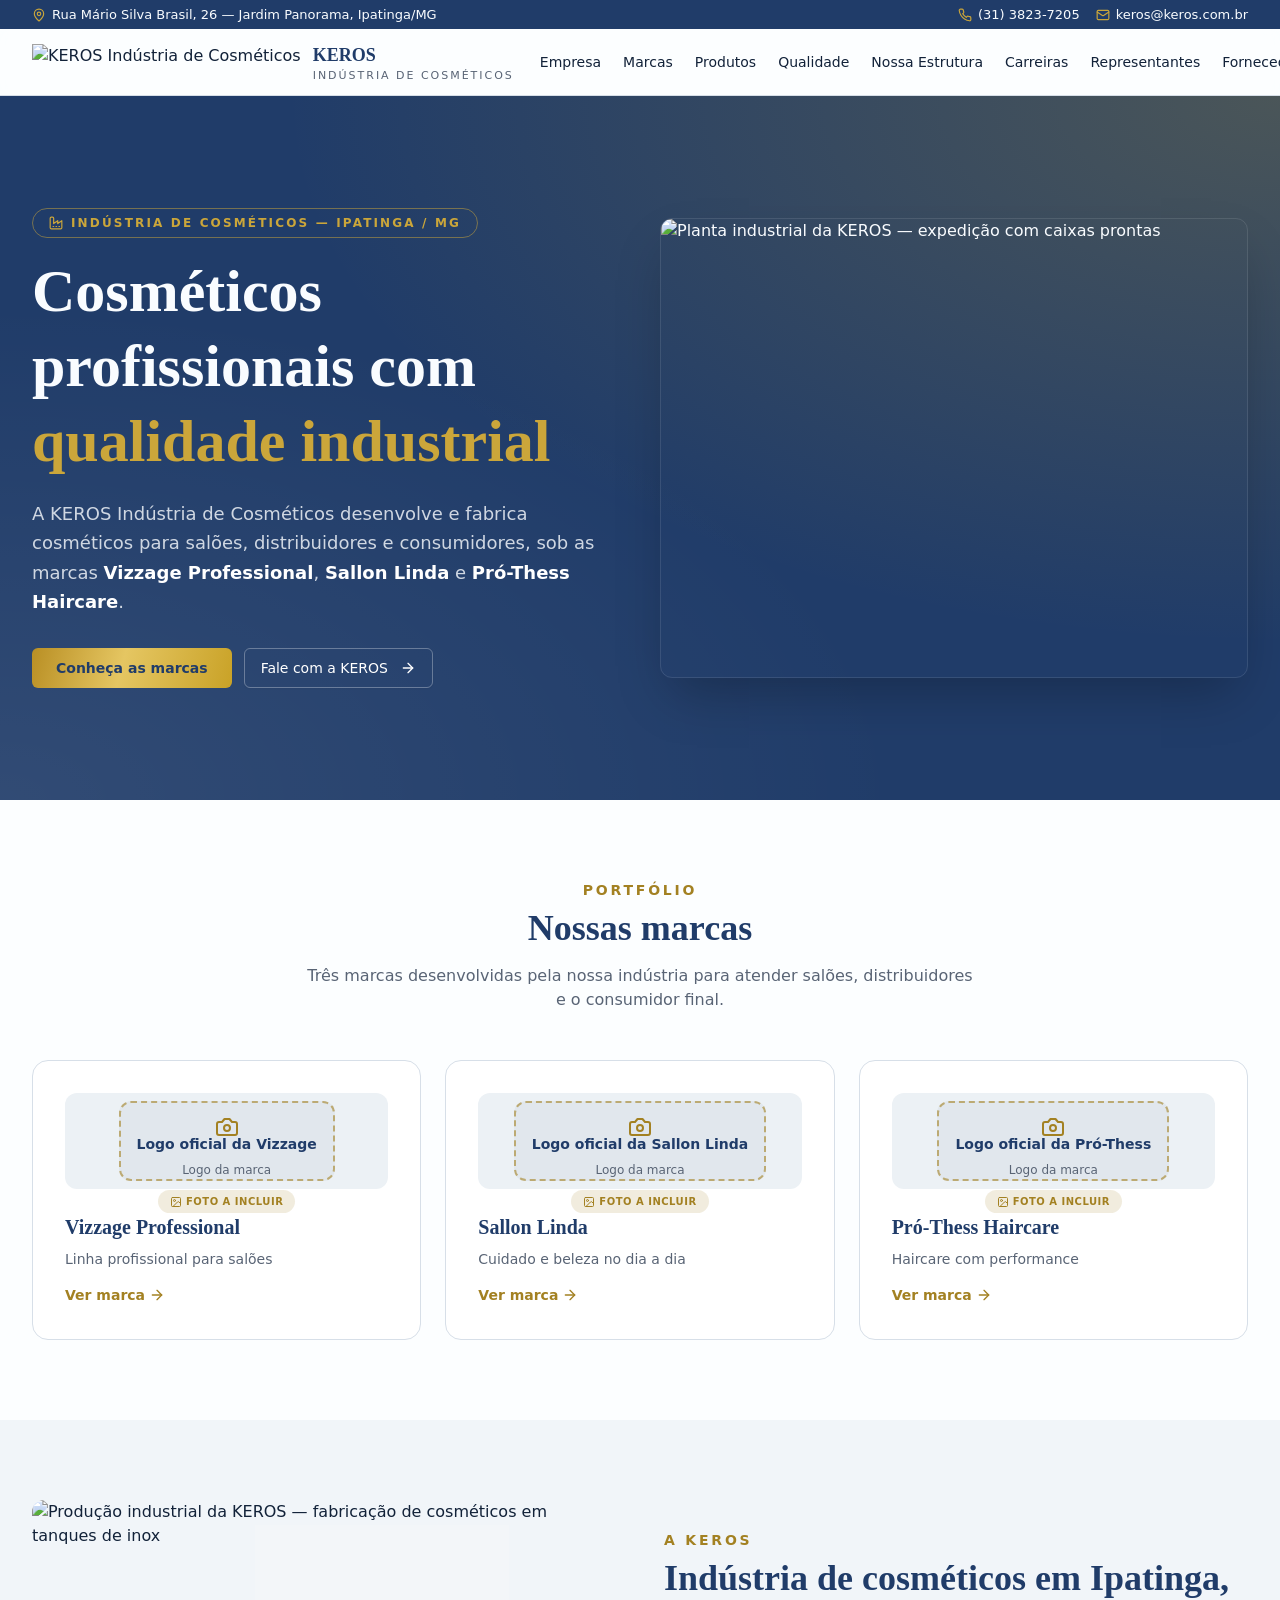
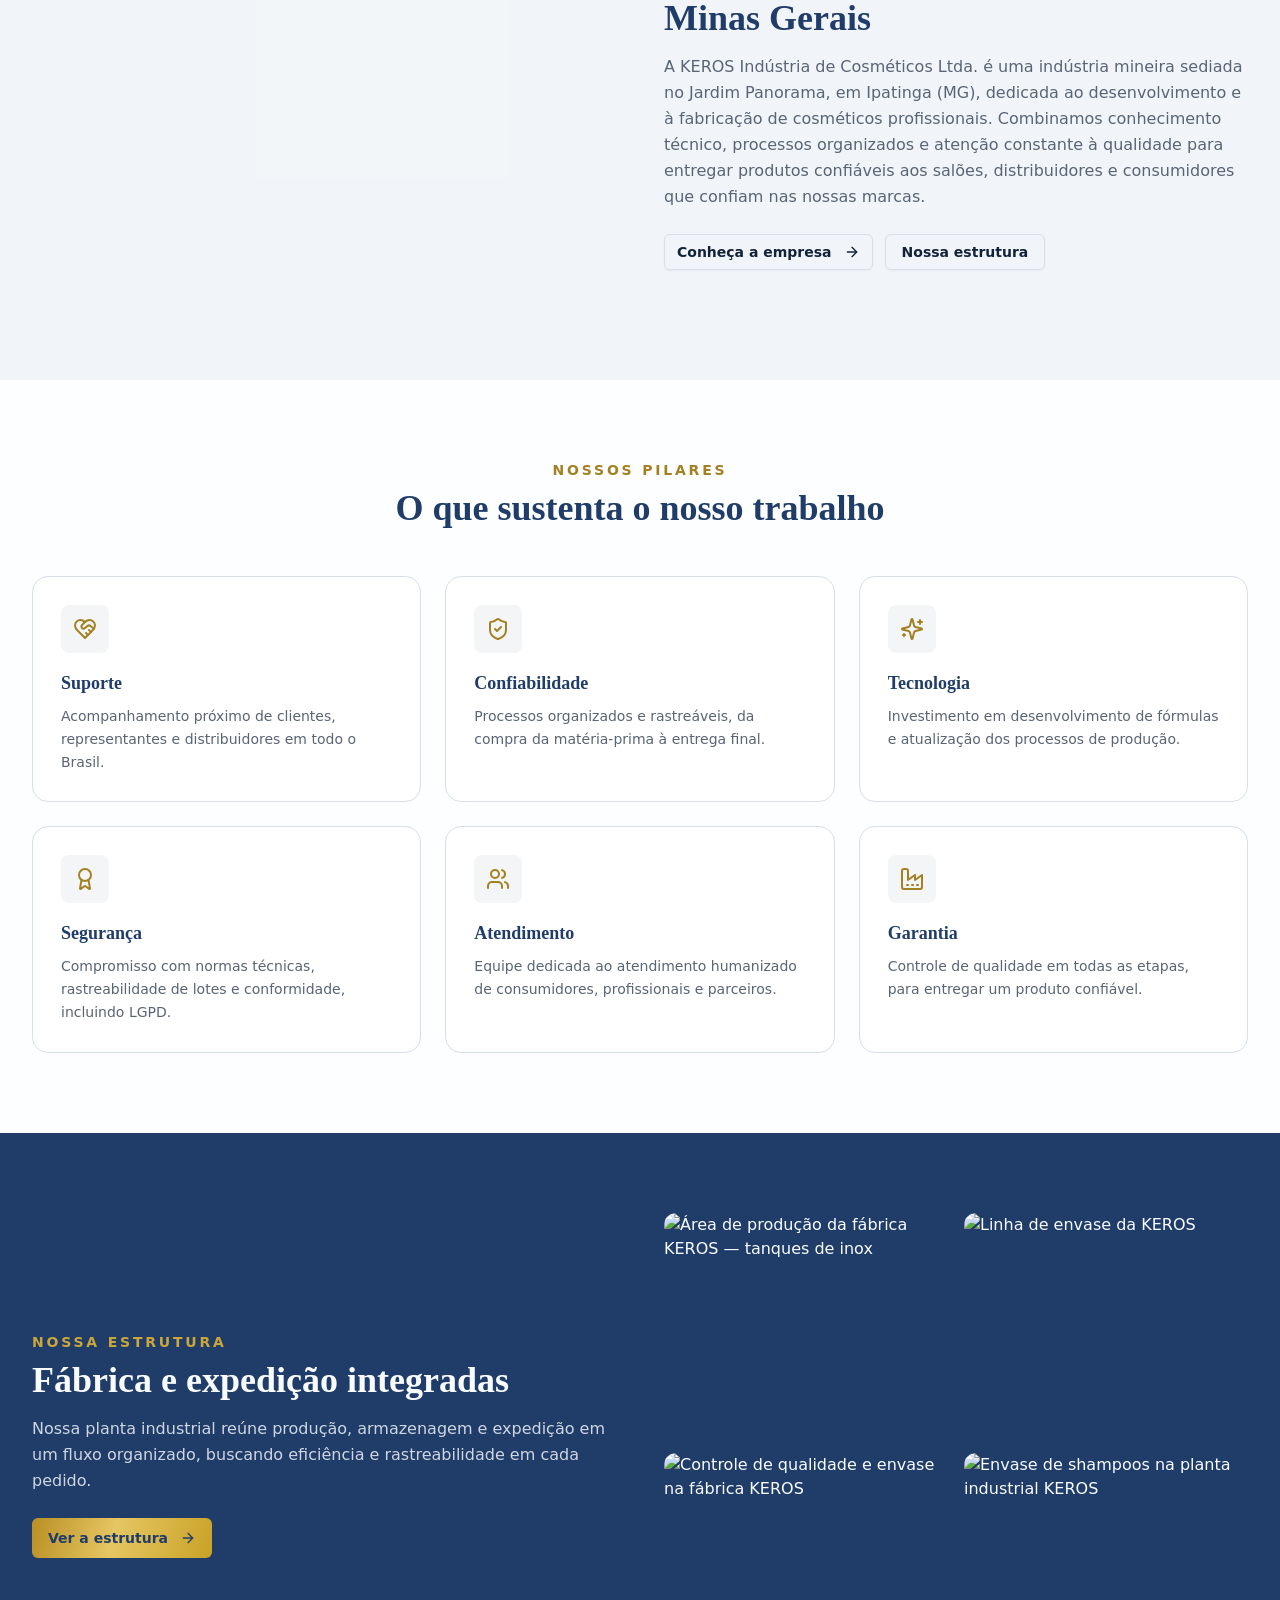
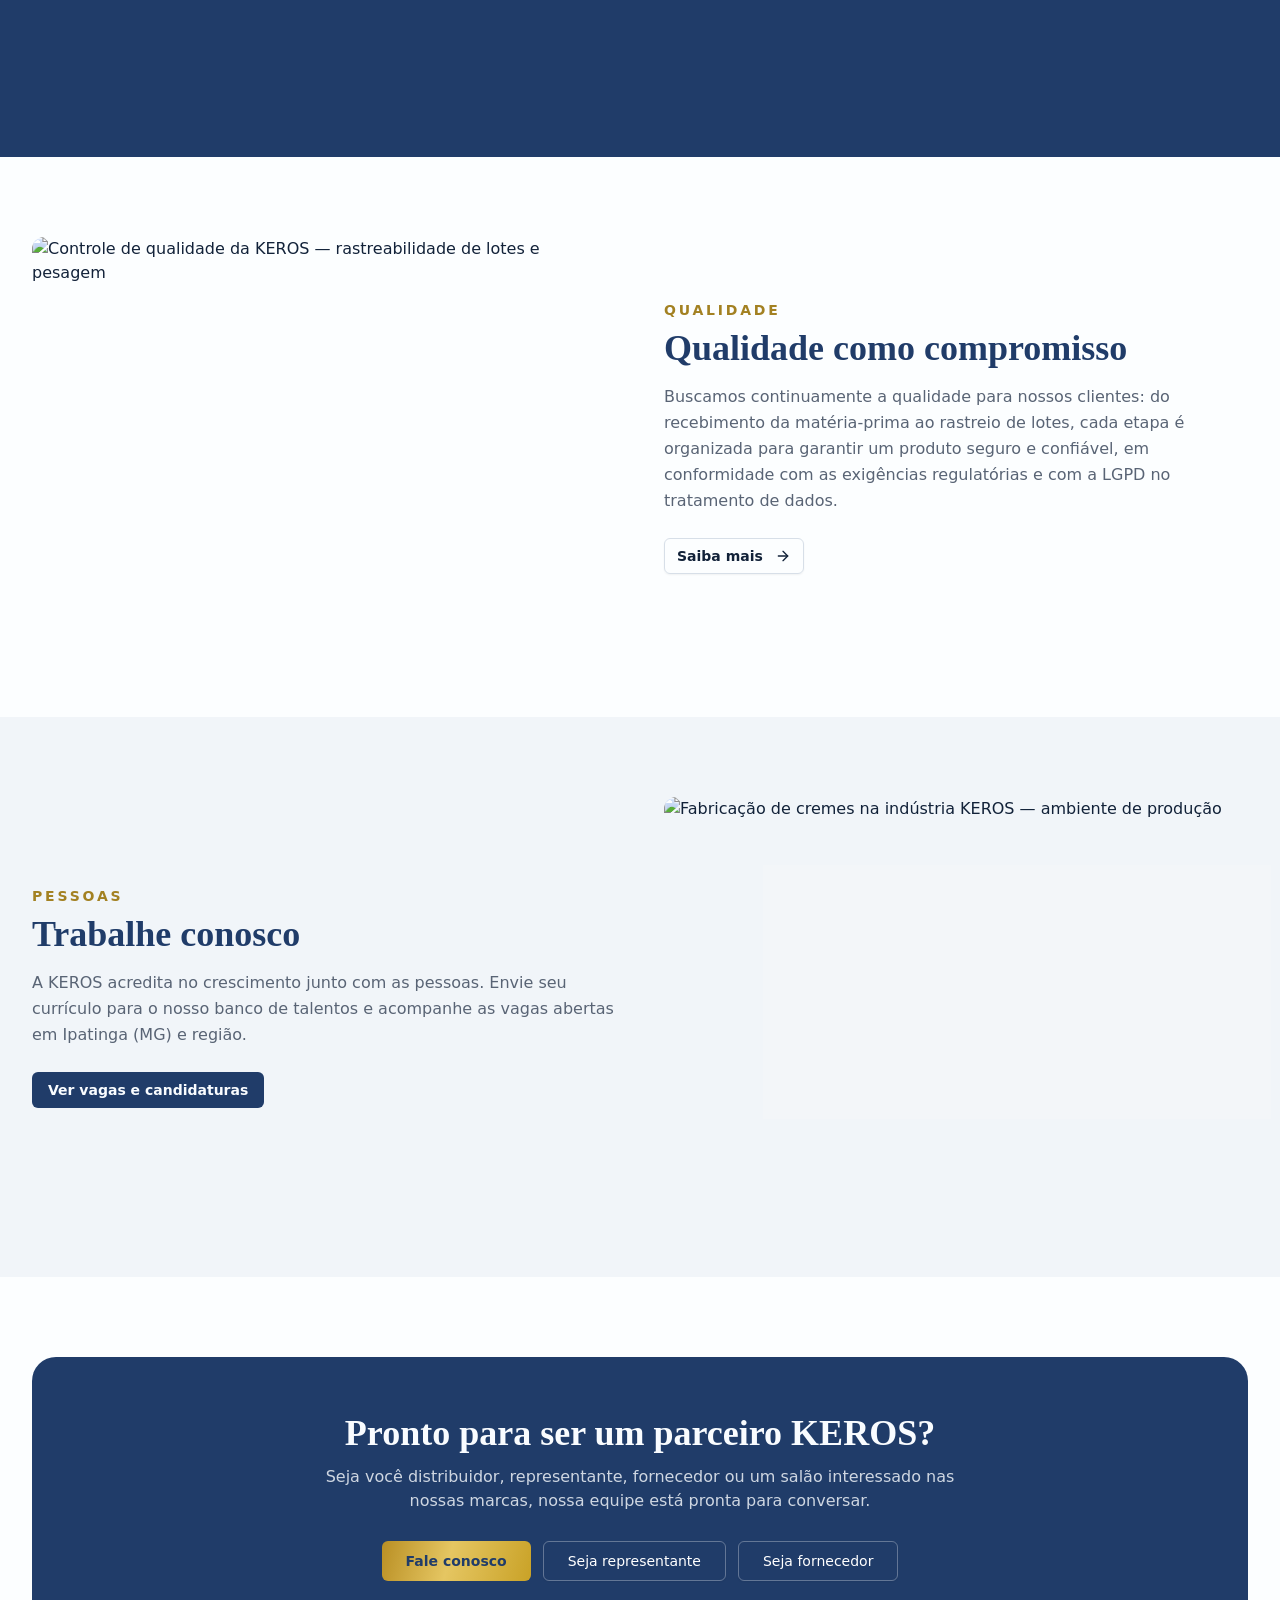
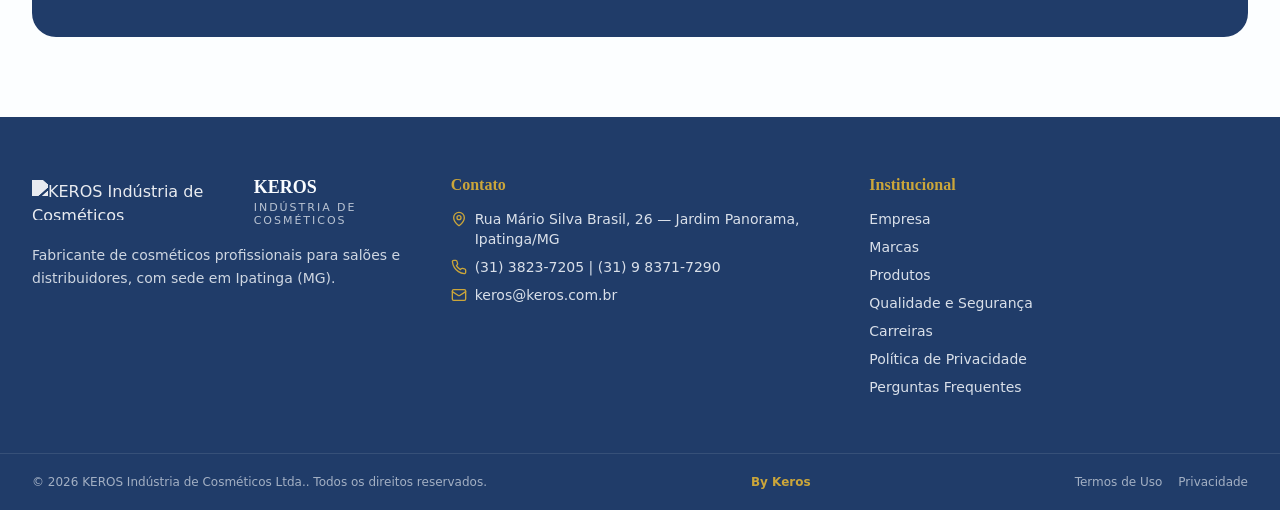
==== commit 8e09c503: "Update index.html" ====
--- a/index.html
+++ b/index.html
@@ -7,7 +7,7 @@
       name="viewport"
       content="width=device-width, initial-scale=1.0, maximum-scale=1" />
     <title>KEROS Indústria de Cosméticos — Vizzage, Sallon Linda e Pró-Thess</title>
-    <meta name="description" content="KEROS Indústria de Cosméticos Ltda., de Ipatinga (MG), fabrica e distribui cosméticos profissionais com as marcas Vizzage Professional, Sallon Linda e Pró-Thess Haircare." />
+    <meta name="description" content="KEROS Indústria de Cosméticos Ltda., de Ipatinga (MG), fabrica e distribui cosméticos profissionais com as marcas Vizzage Professional, Sallon Linda e Pró-Thess Naturallis." />
     <meta name="gh-base" content="" />
     <script>/* detect-gh-base: no deploy do app o meta acima fica "none";
        no build GitHub Pages, scripts/patch-404.mjs do 404.html substitui
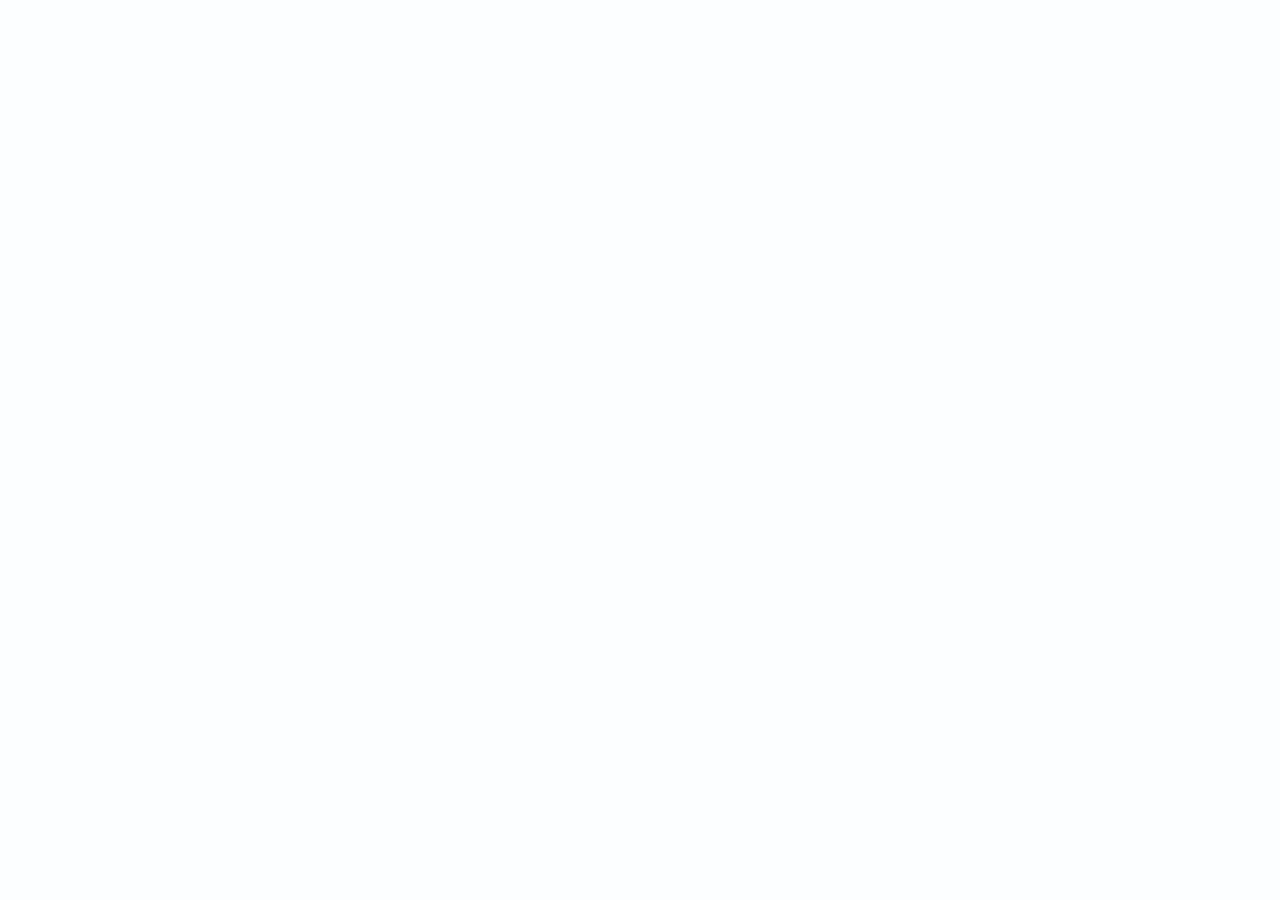
==== commit 2e7426b6: "Add files via upload" ====
--- a/index.html
+++ b/index.html
@@ -7,8 +7,8 @@
       name="viewport"
       content="width=device-width, initial-scale=1.0, maximum-scale=1" />
     <title>KEROS Indústria de Cosméticos — Vizzage, Sallon Linda e Pró-Thess</title>
-    <meta name="description" content="KEROS Indústria de Cosméticos Ltda., de Ipatinga (MG), fabrica e distribui cosméticos profissionais com as marcas Vizzage Professional, Sallon Linda e Pró-Thess Naturallis." />
-    <meta name="gh-base" content="" />
+    <meta name="description" content="KEROS Indústria de Cosméticos Ltda., de Ipatinga (MG), fabrica e distribui cosméticos profissionais com as marcas Vizzage Professional, Sallon Linda e Pró-Thess Haircare." />
+    <meta name="gh-base" content="gp" />
     <script>/* detect-gh-base: no deploy do app o meta acima fica "none";
        no build GitHub Pages, scripts/patch-404.mjs do 404.html substitui
        esse valor pelo sub-path real detectado (location.pathname). */</script>
@@ -22,10 +22,11 @@
     <link rel="preconnect" href="https://fonts.googleapis.com" />
     <link rel="preconnect" href="https://fonts.gstatic.com" crossorigin />
     <link href="https://fonts.googleapis.com/css2?family=Inter:wght@400;500;600;700;800&family=Playfair+Display:ital,wght@0,500;0,600;0,700;1,500;1,600&display=swap" rel="stylesheet" />
-    <script type="module" crossorigin src="./assets/index-DfqqKwAf.js"></script>
+    <script type="module" crossorigin src="./assets/index-B12ur8TX.js"></script>
     <link rel="stylesheet" crossorigin href="./assets/index-e4QK3vEL.css">
     
-  </head>
+  <meta name="gh-static" content="1" />
+</head>
 
   <body>
     <script id="manus-runtime">window.__MANUS_HOST_DEV__ = false;
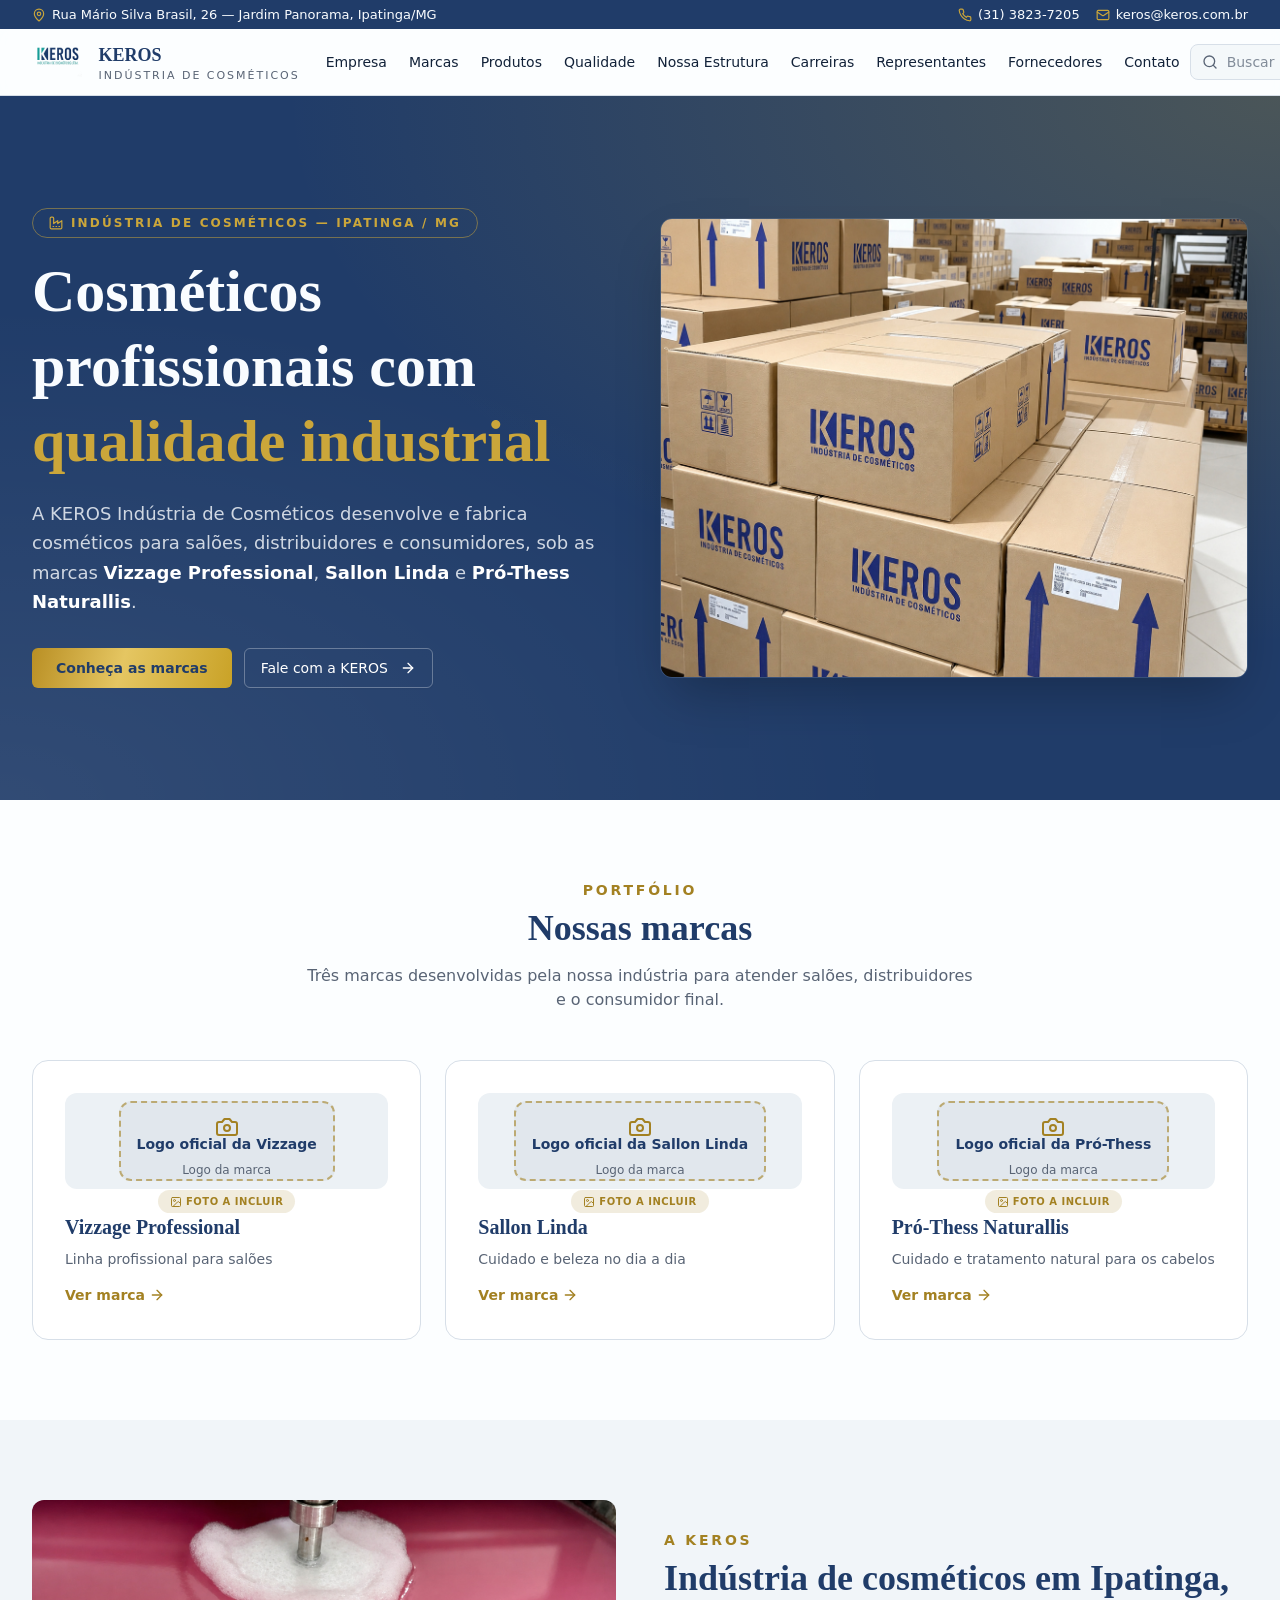
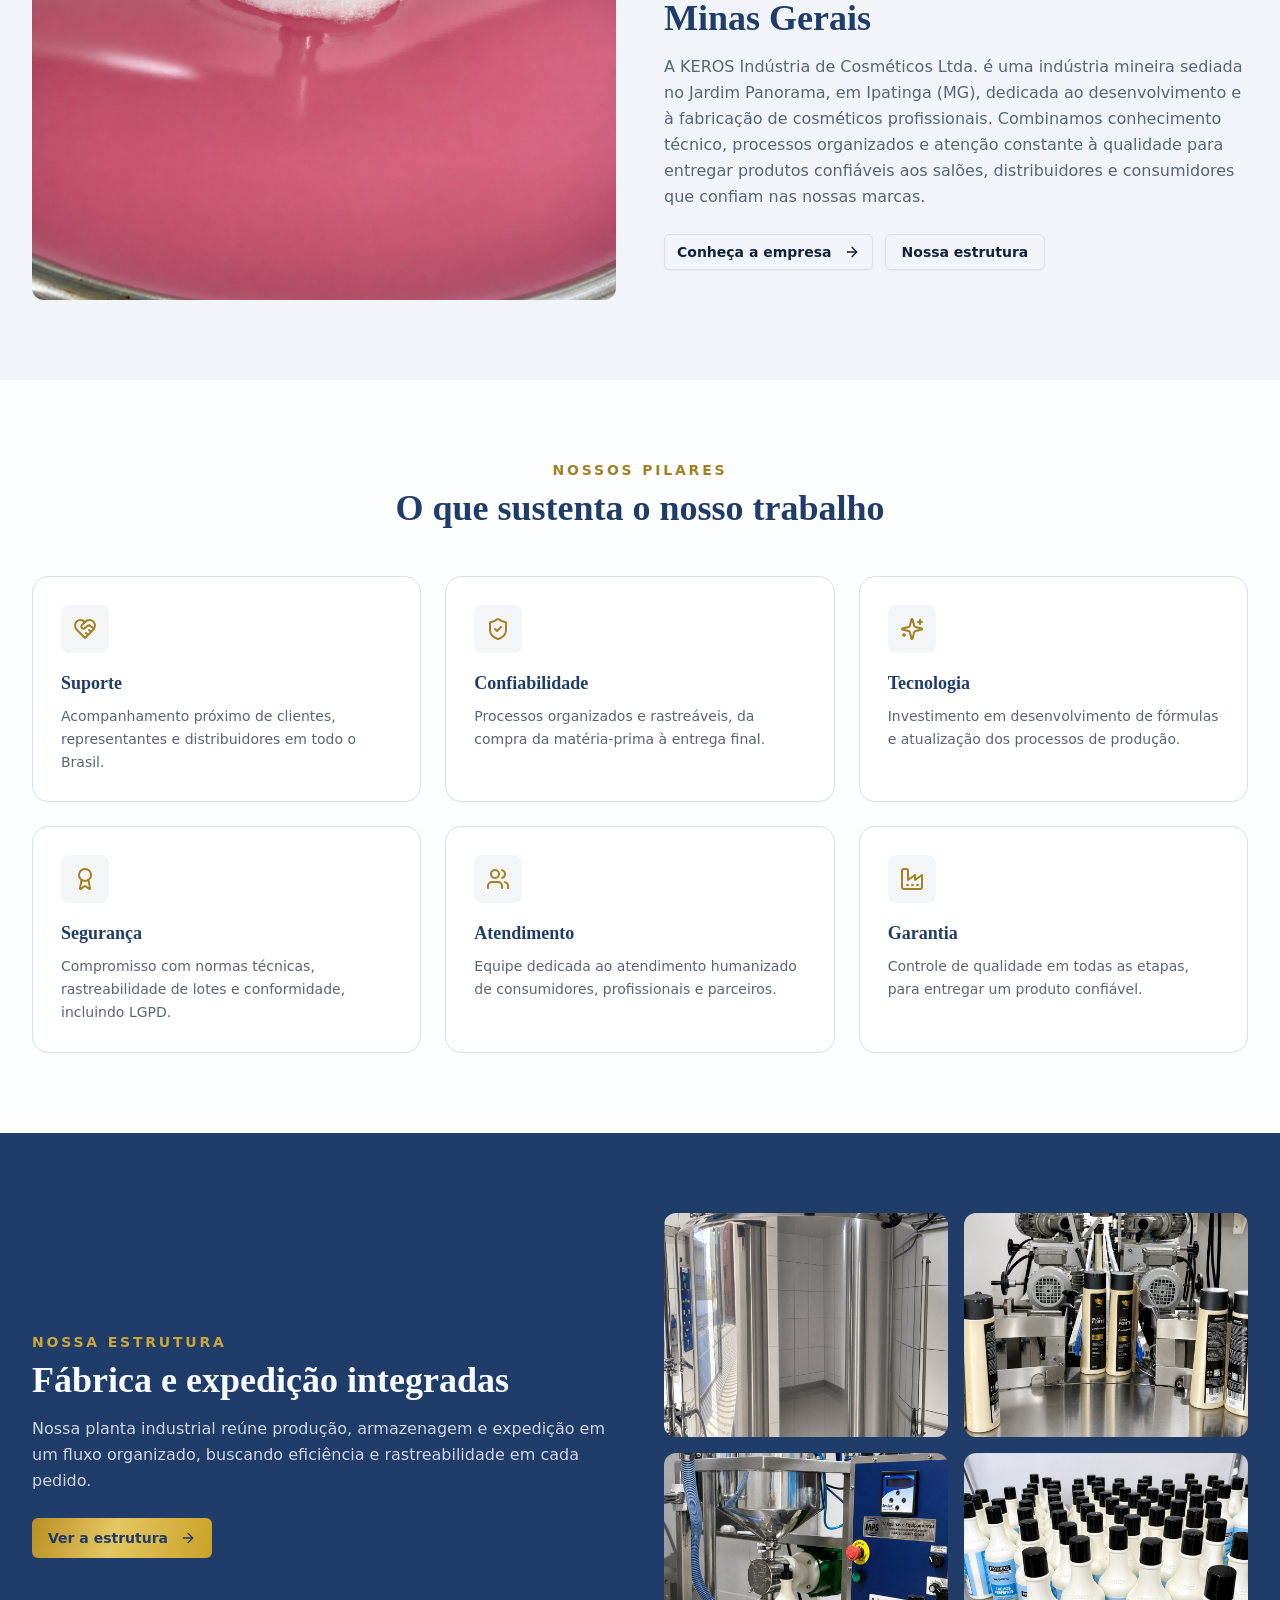
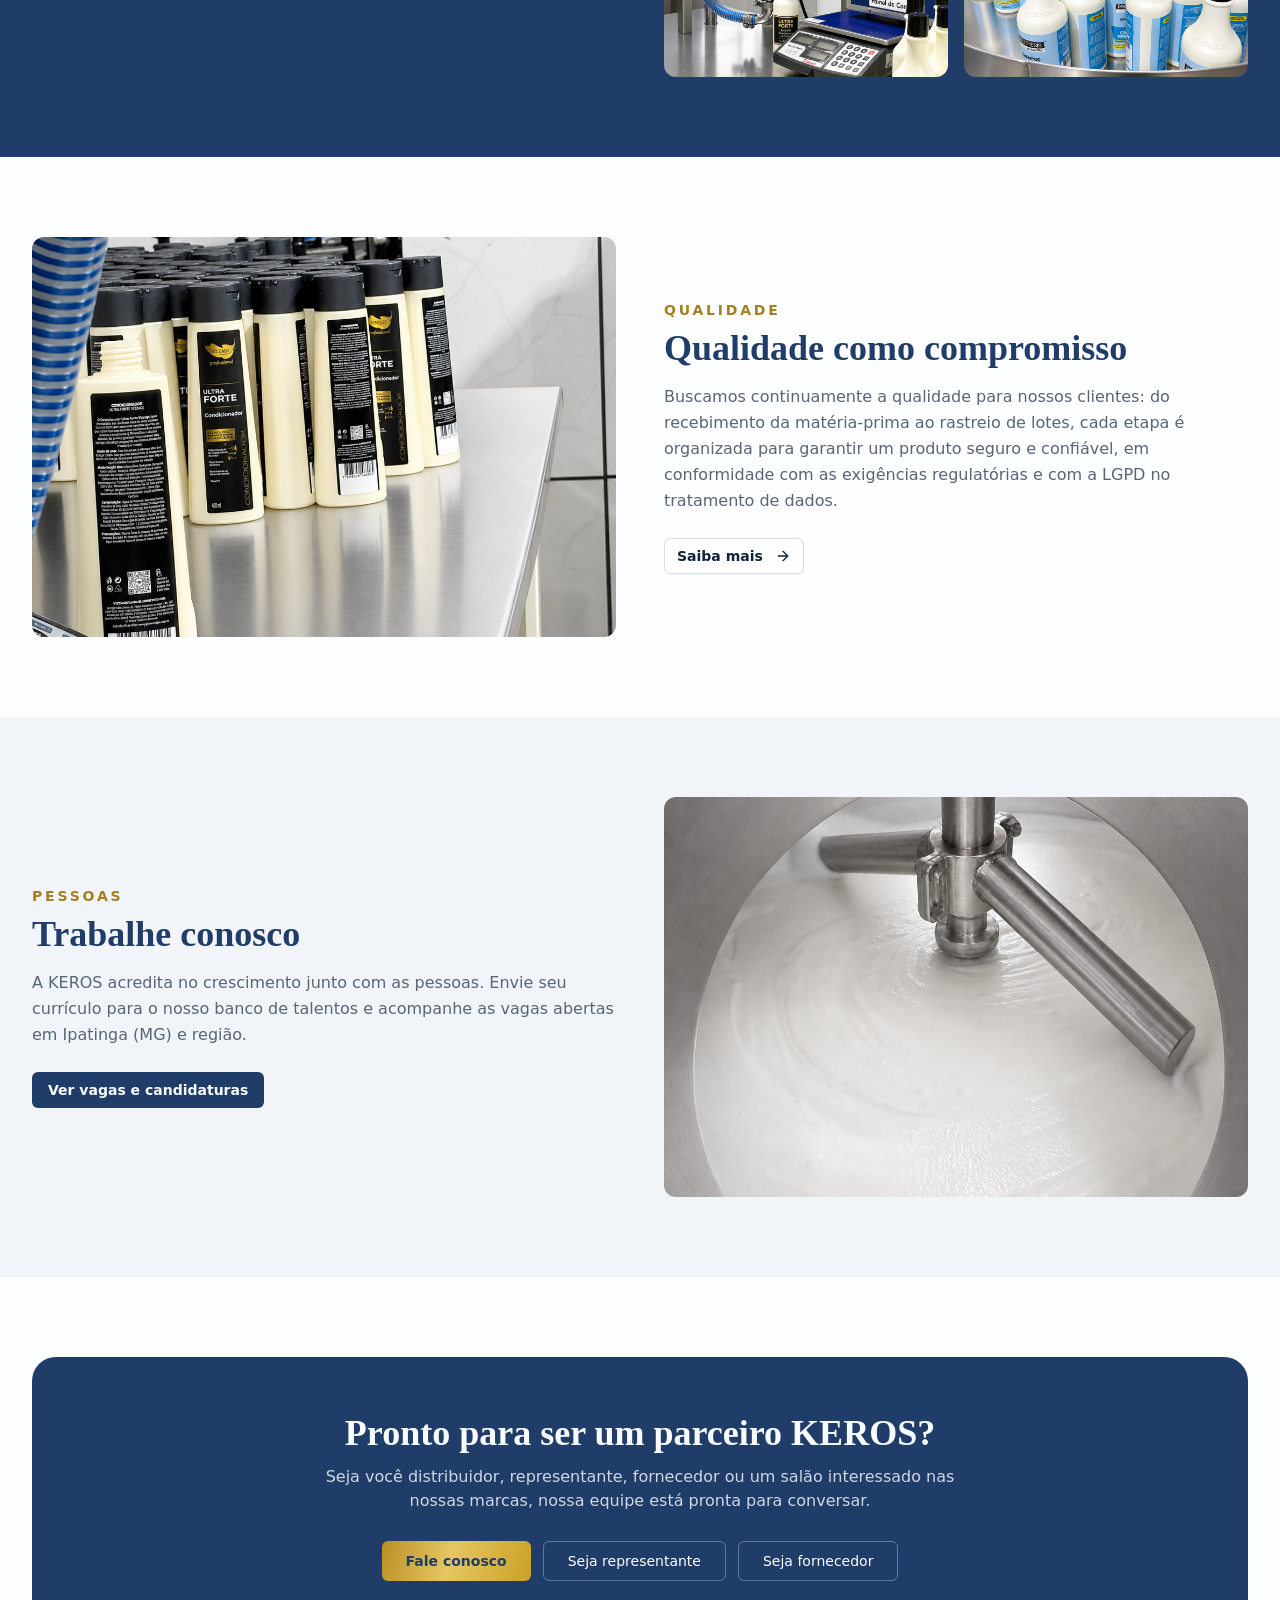
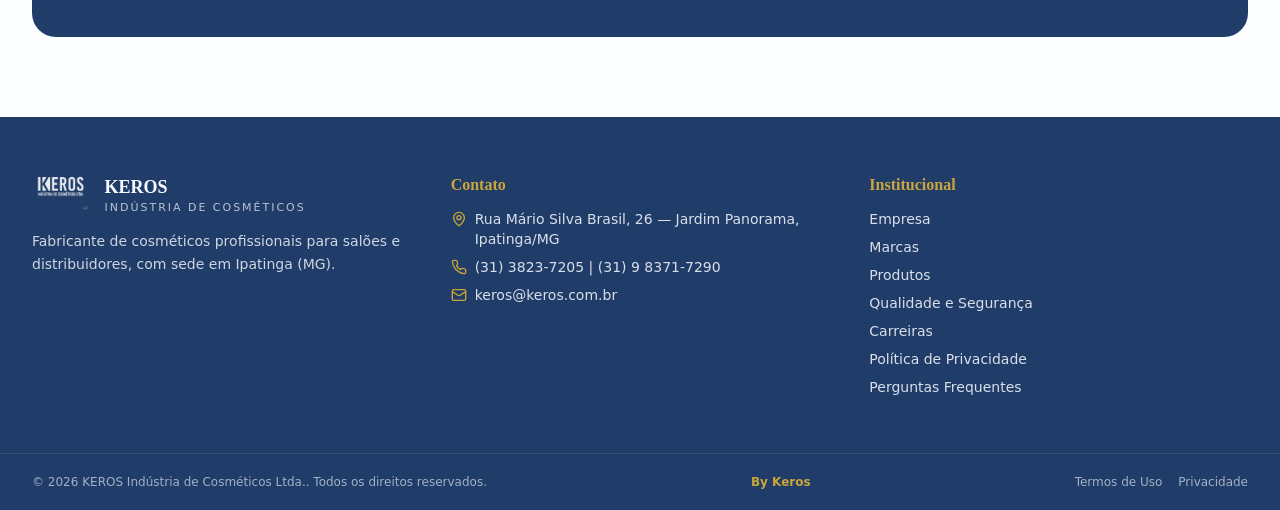
==== commit c8408b93: "Add files via upload" ====
--- a/index.html
+++ b/index.html
@@ -7,7 +7,7 @@
       name="viewport"
       content="width=device-width, initial-scale=1.0, maximum-scale=1" />
     <title>KEROS Indústria de Cosméticos — Vizzage, Sallon Linda e Pró-Thess</title>
-    <meta name="description" content="KEROS Indústria de Cosméticos Ltda., de Ipatinga (MG), fabrica e distribui cosméticos profissionais com as marcas Vizzage Professional, Sallon Linda e Pró-Thess Haircare." />
+    <meta name="description" content="KEROS Indústria de Cosméticos Ltda., de Ipatinga (MG), fabrica e distribui cosméticos profissionais com as marcas Vizzage Professional, Sallon Linda e Pró-Thess Naturallis." />
     <meta name="gh-base" content="gp" />
     <script>/* detect-gh-base: no deploy do app o meta acima fica "none";
        no build GitHub Pages, scripts/patch-404.mjs do 404.html substitui
@@ -22,7 +22,7 @@
     <link rel="preconnect" href="https://fonts.googleapis.com" />
     <link rel="preconnect" href="https://fonts.gstatic.com" crossorigin />
     <link href="https://fonts.googleapis.com/css2?family=Inter:wght@400;500;600;700;800&family=Playfair+Display:ital,wght@0,500;0,600;0,700;1,500;1,600&display=swap" rel="stylesheet" />
-    <script type="module" crossorigin src="./assets/index-B12ur8TX.js"></script>
+    <script type="module" crossorigin src="./assets/index-D3DLSqia.js"></script>
     <link rel="stylesheet" crossorigin href="./assets/index-e4QK3vEL.css">
     
   <meta name="gh-static" content="1" />
